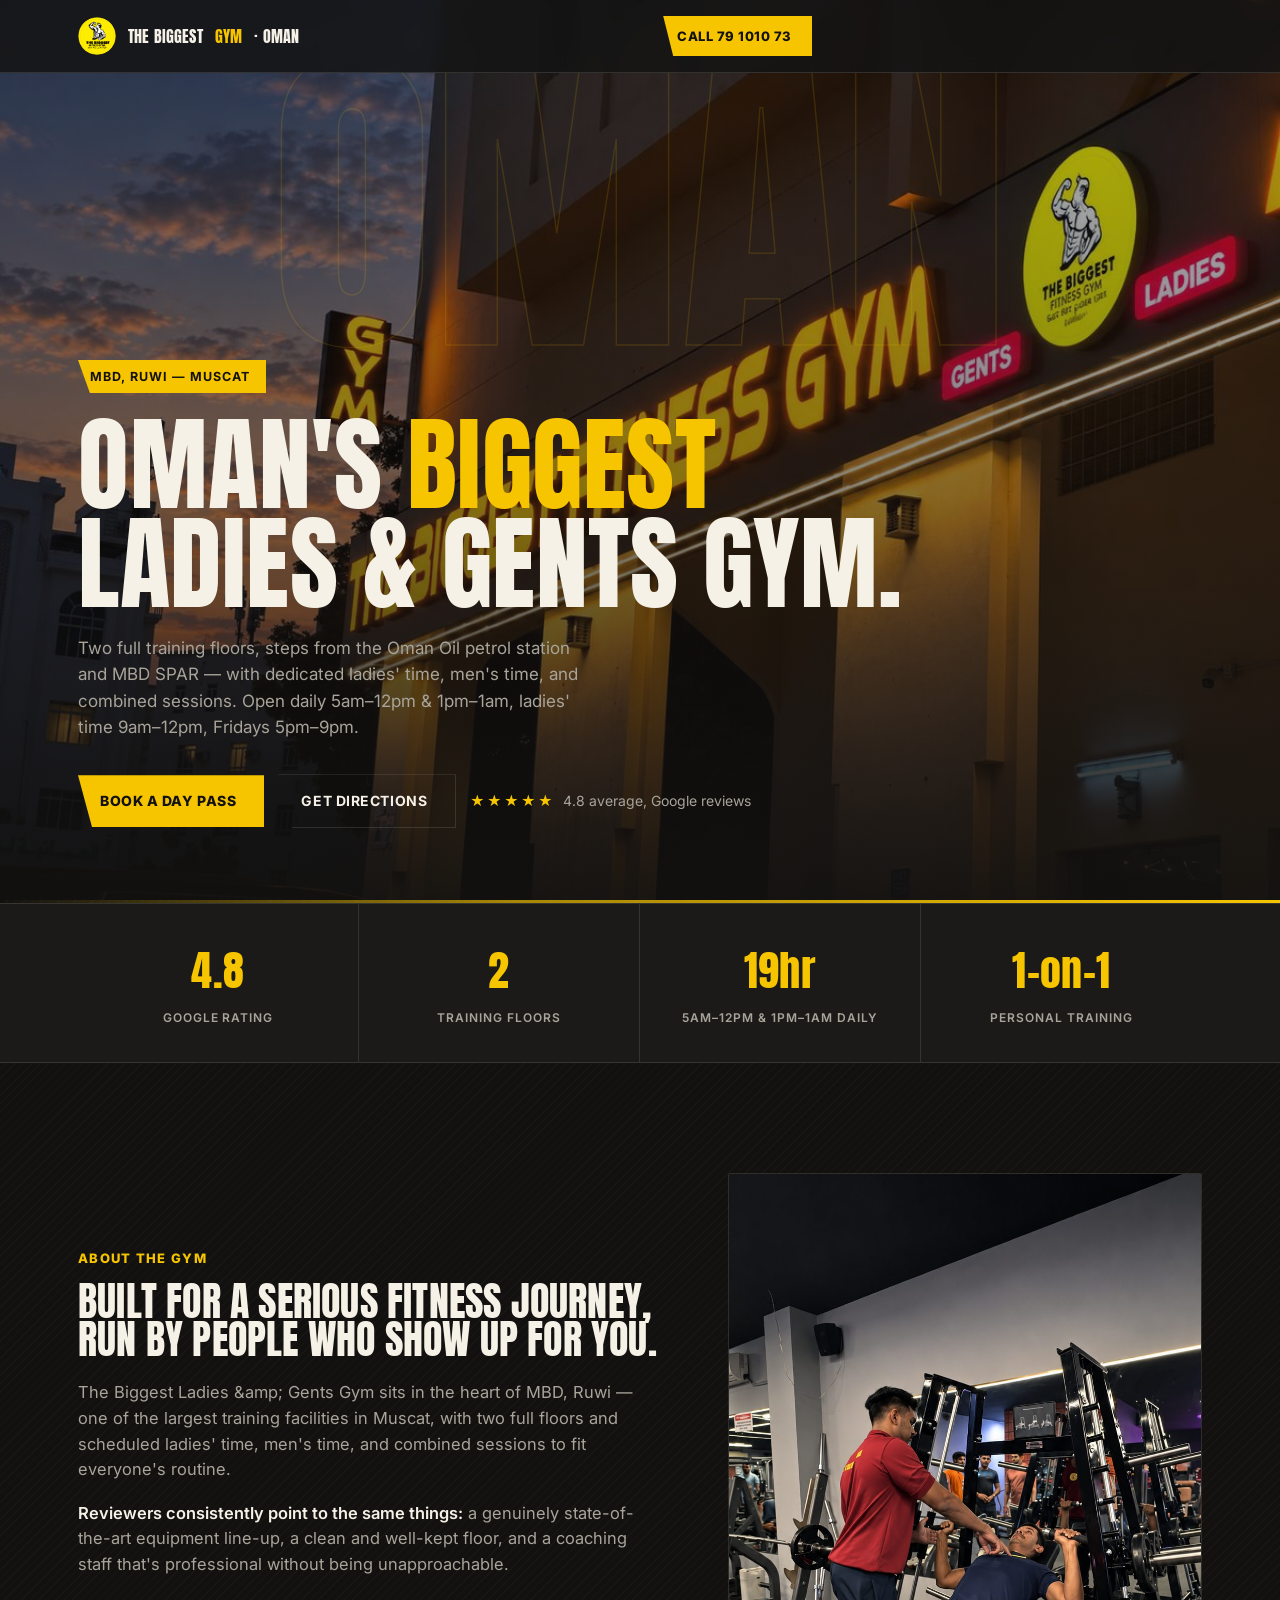
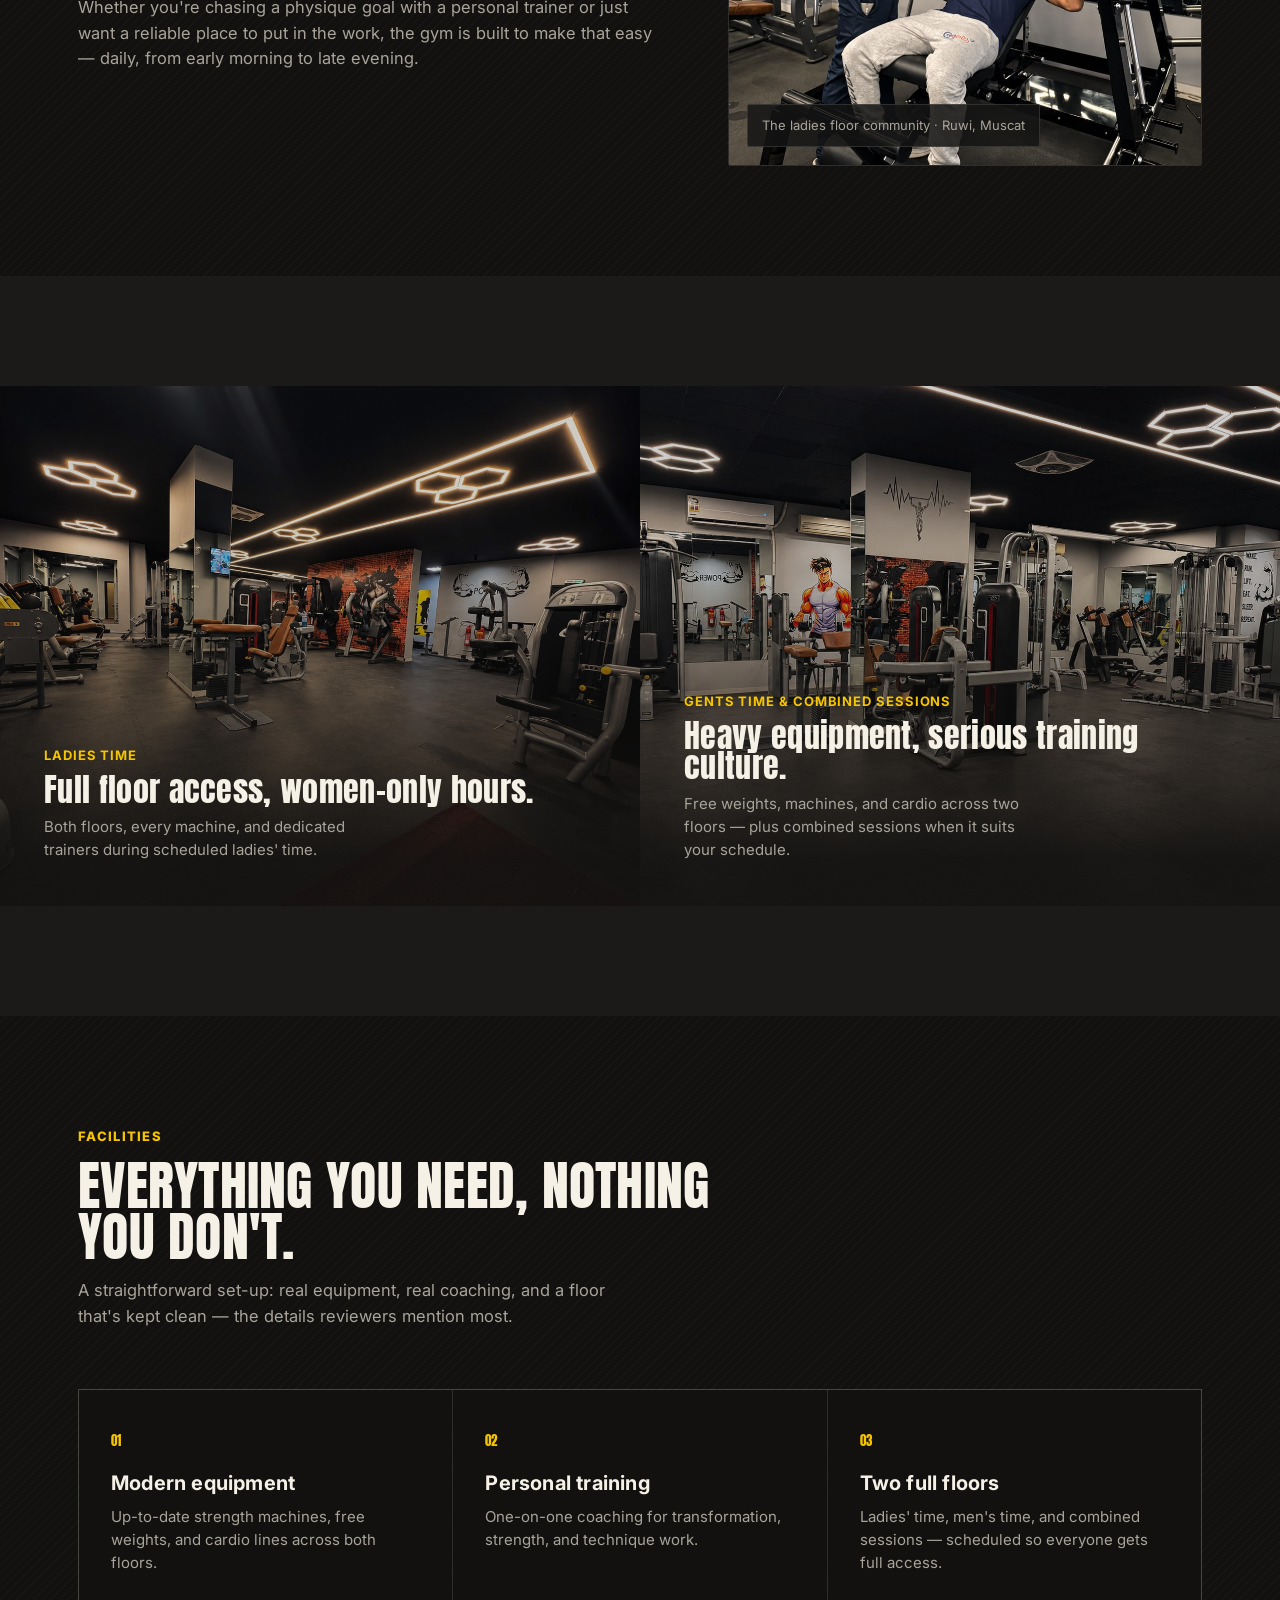
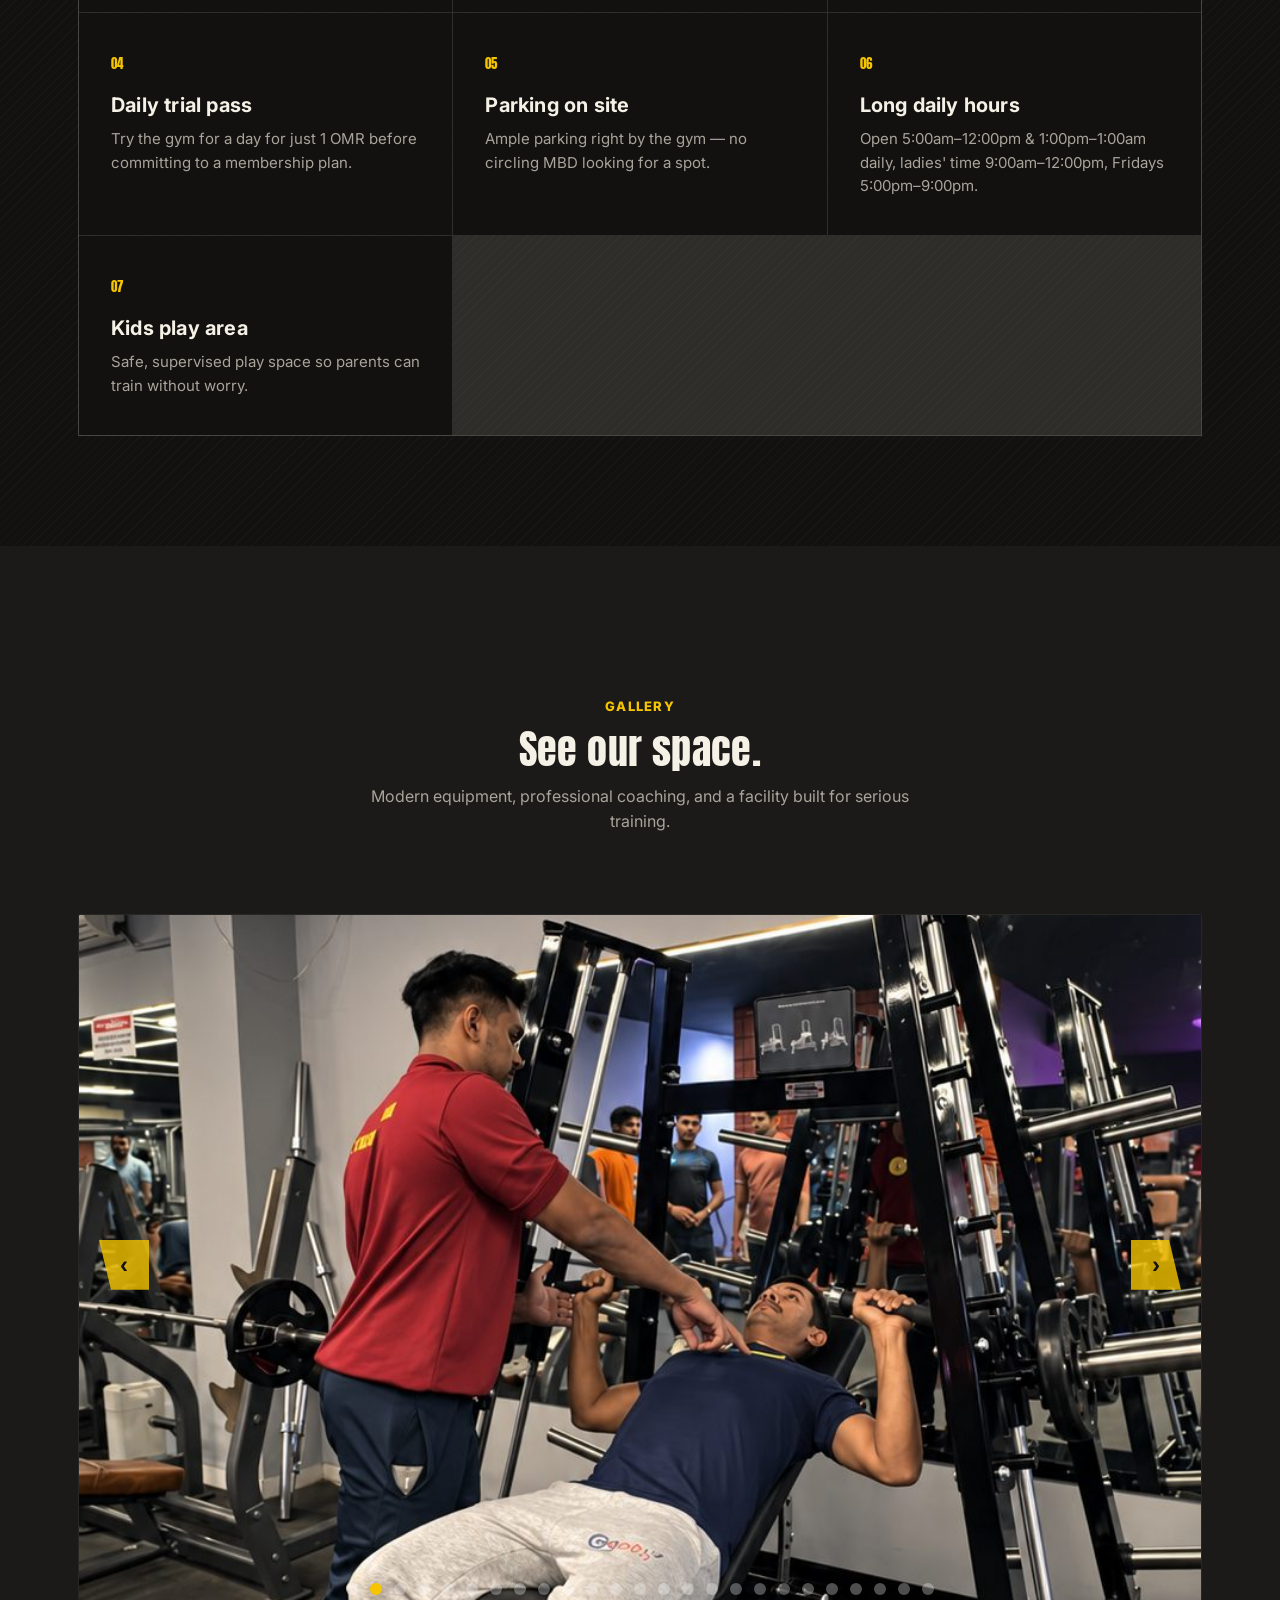
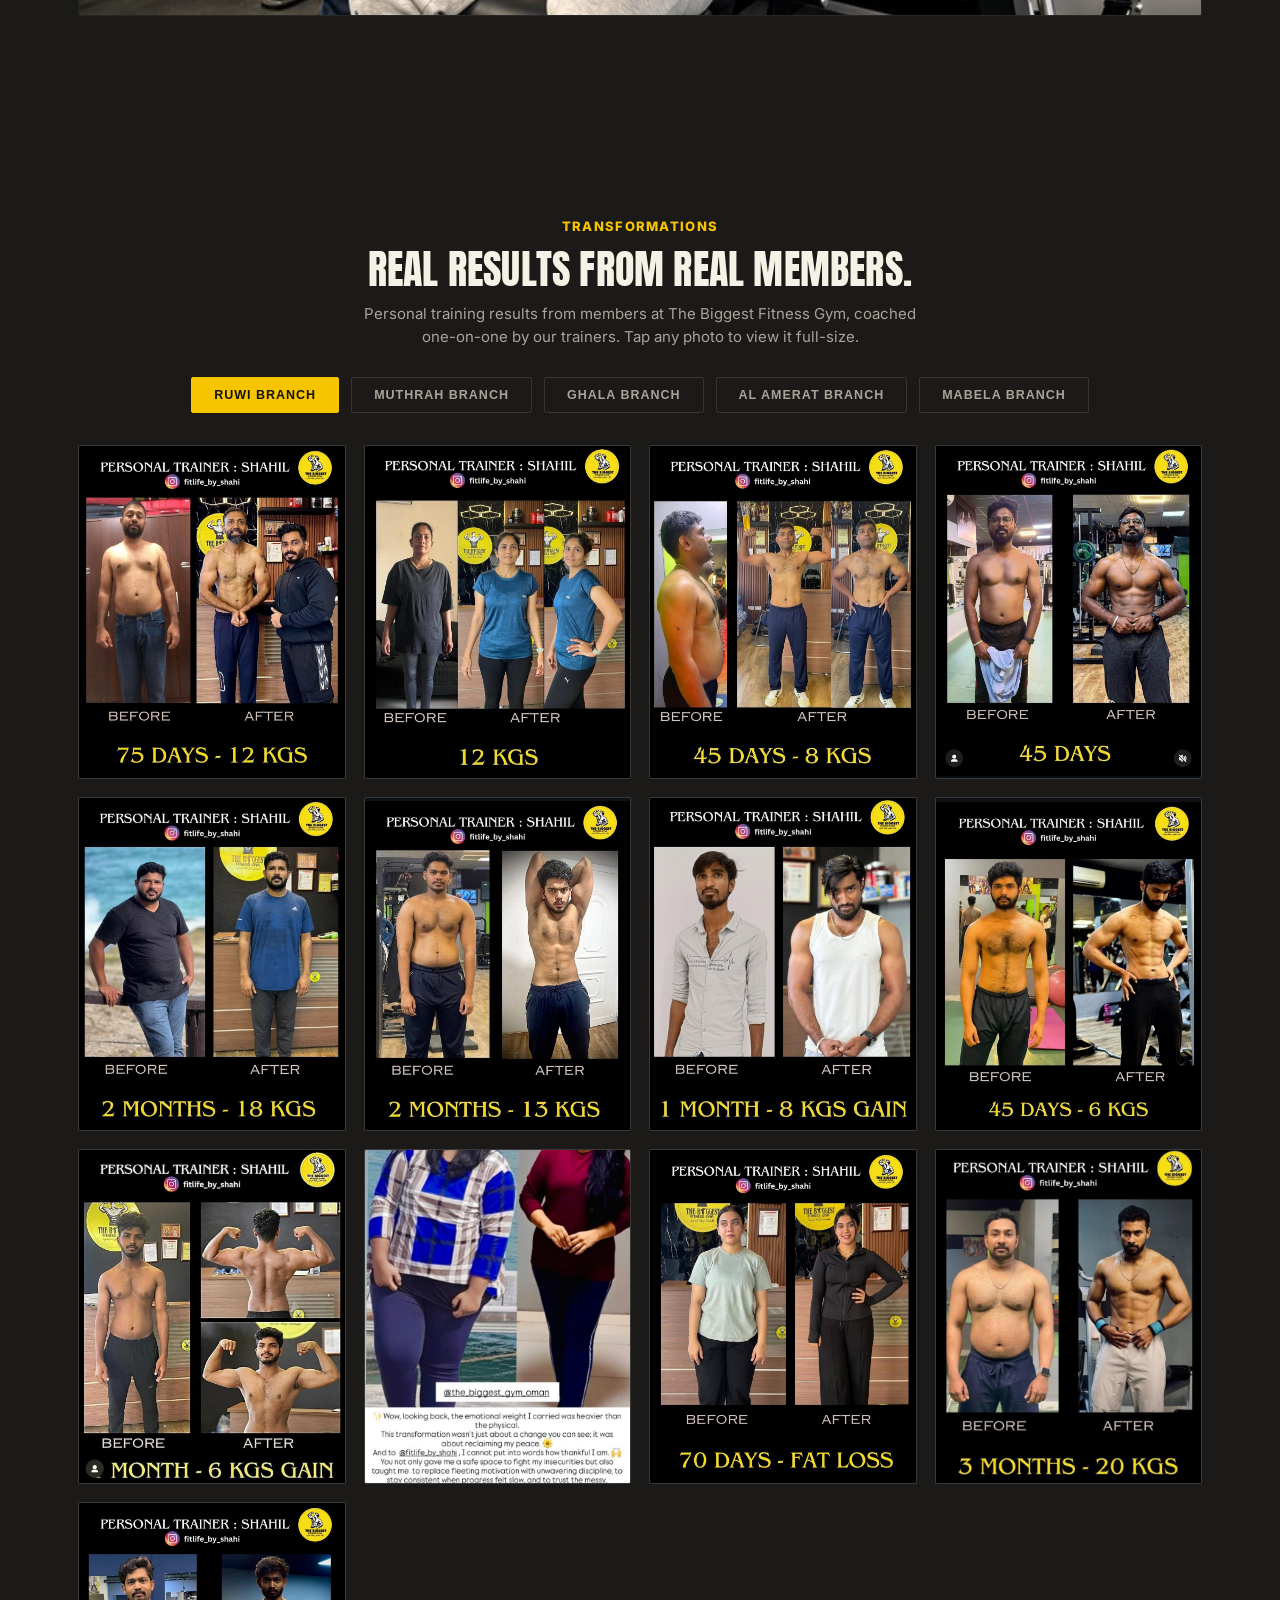
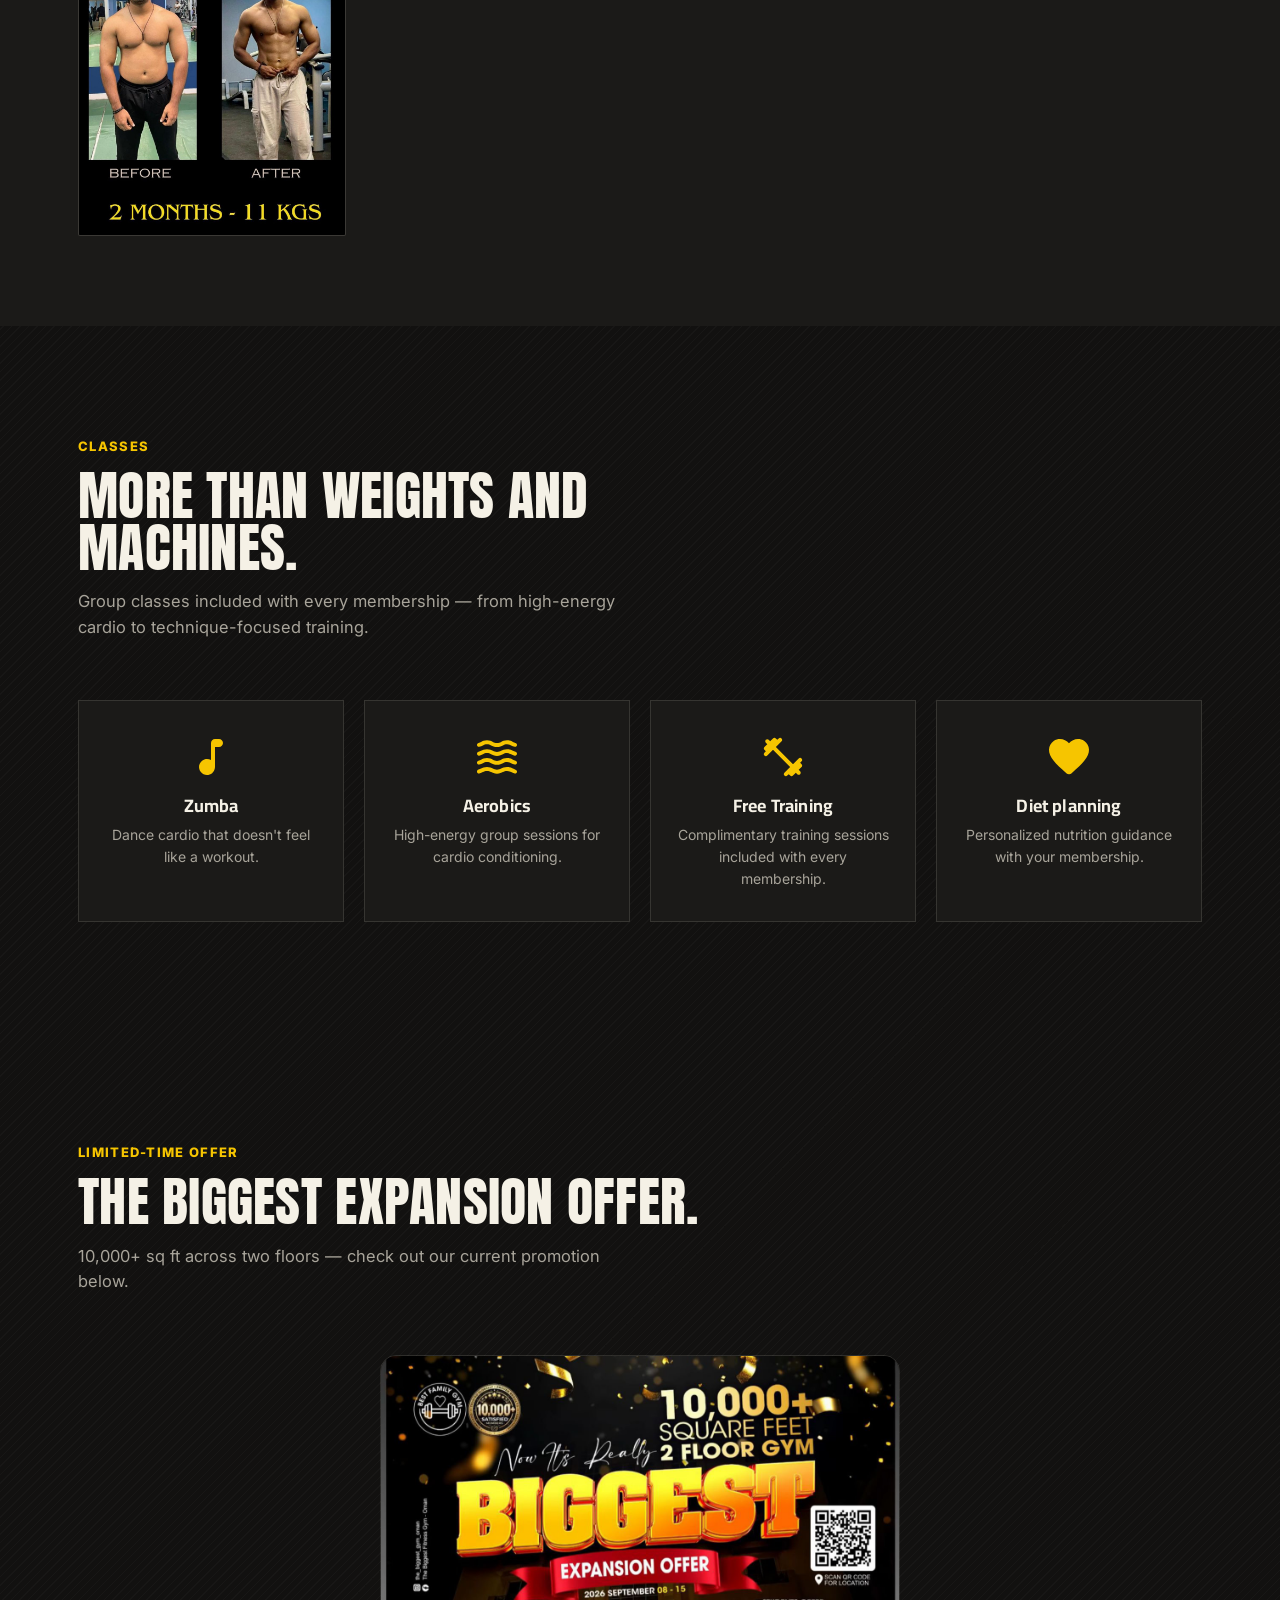
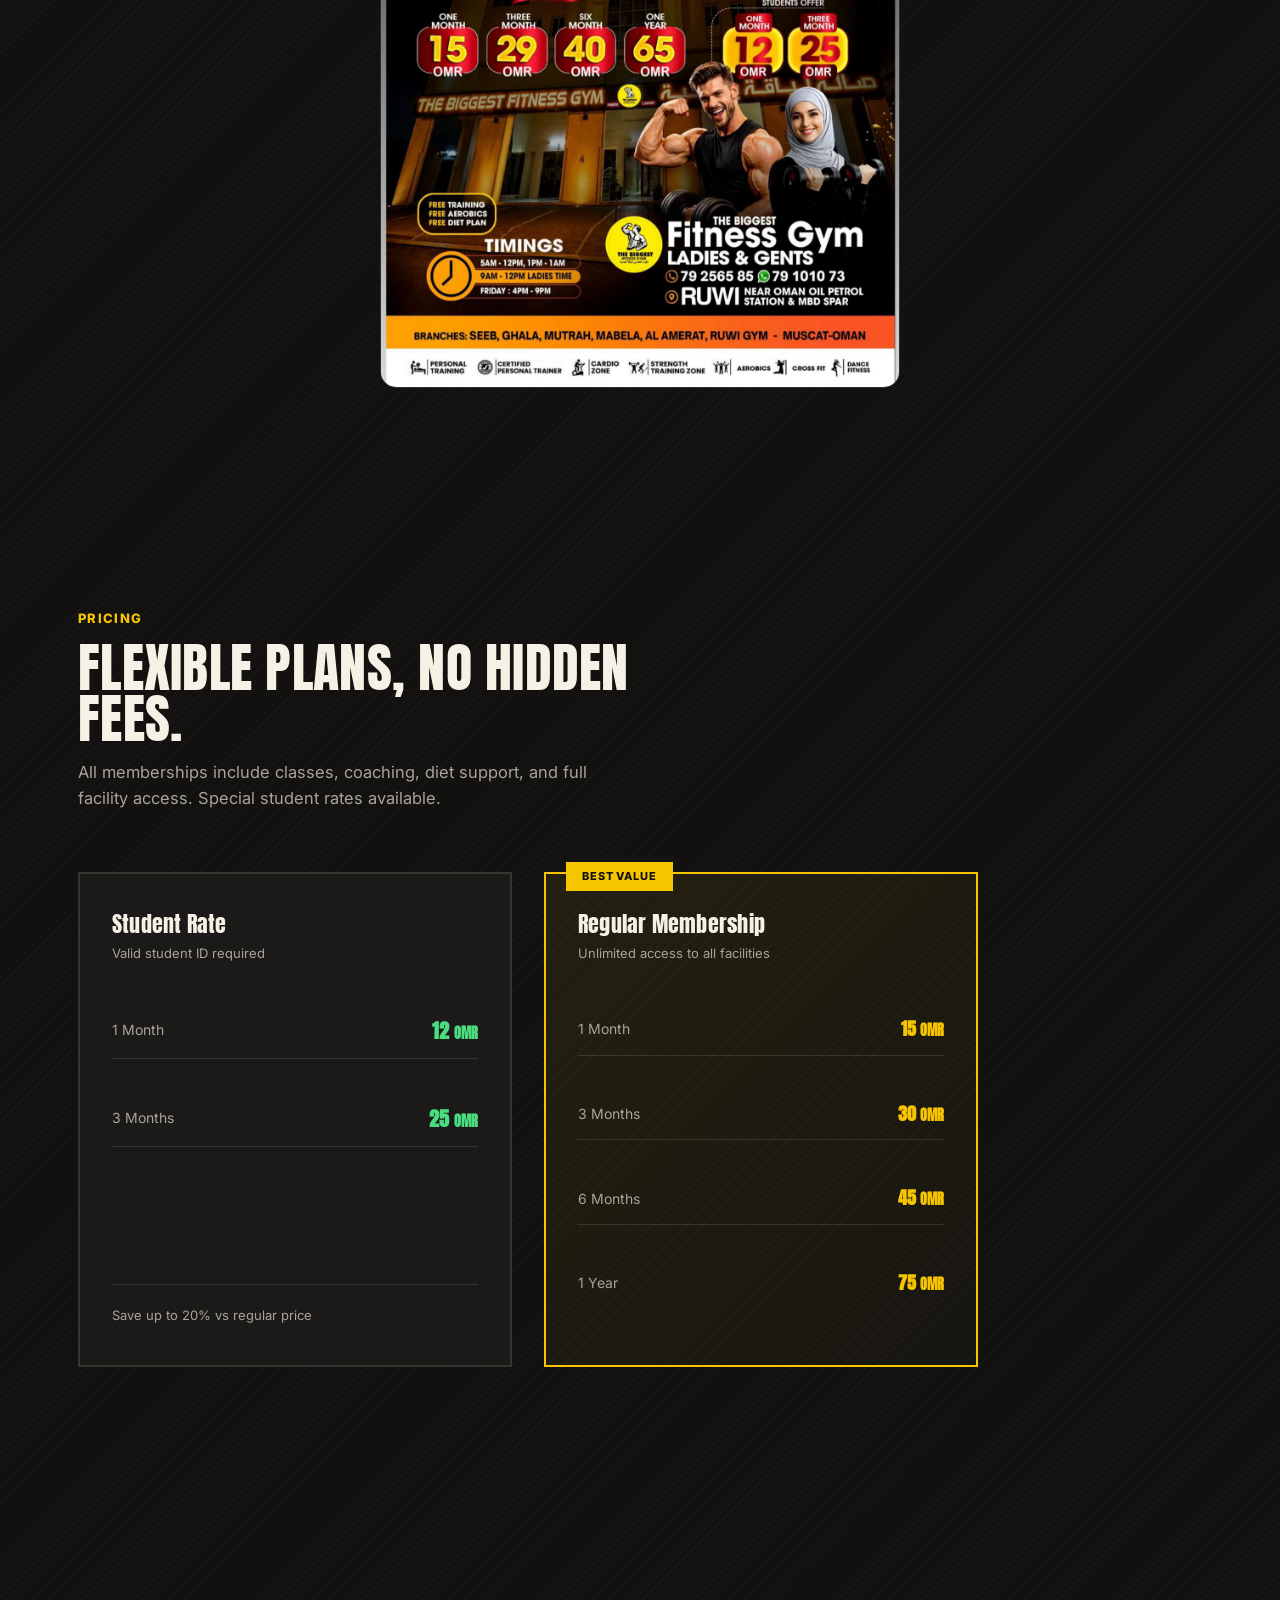
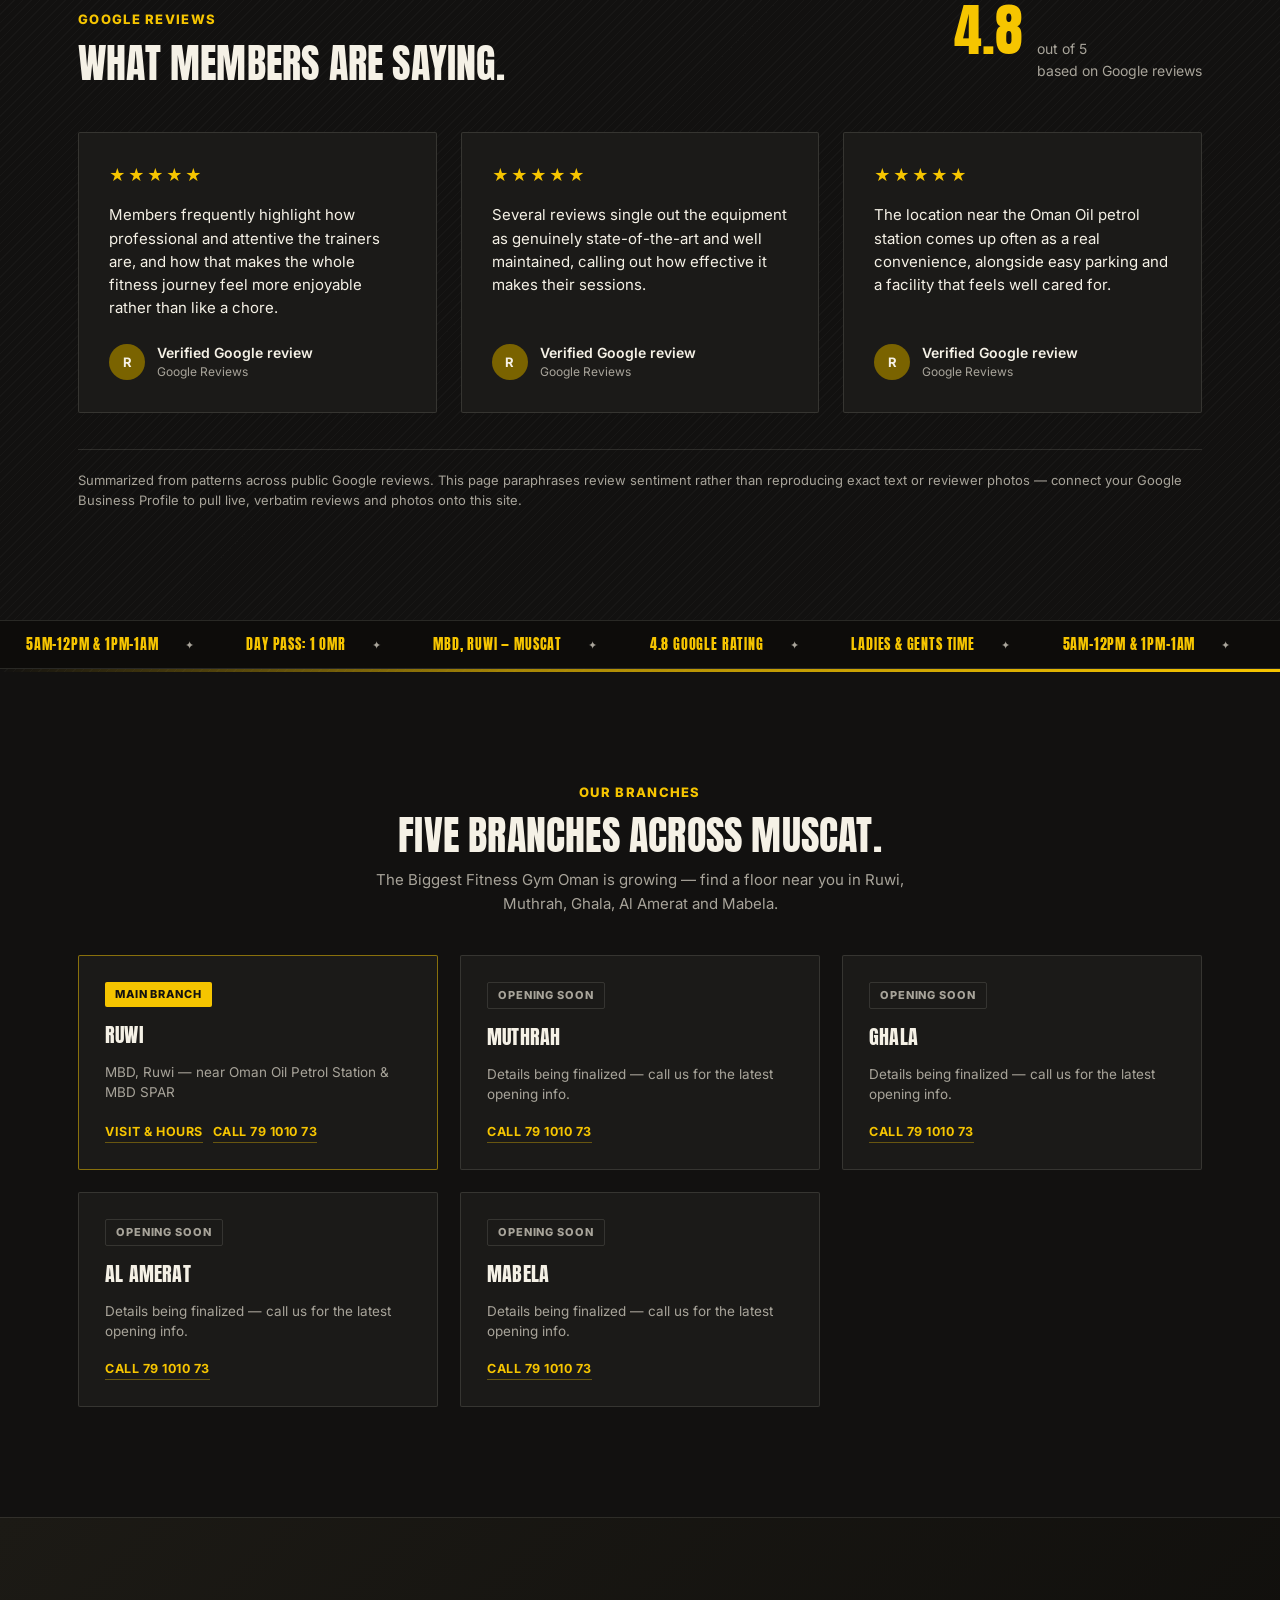
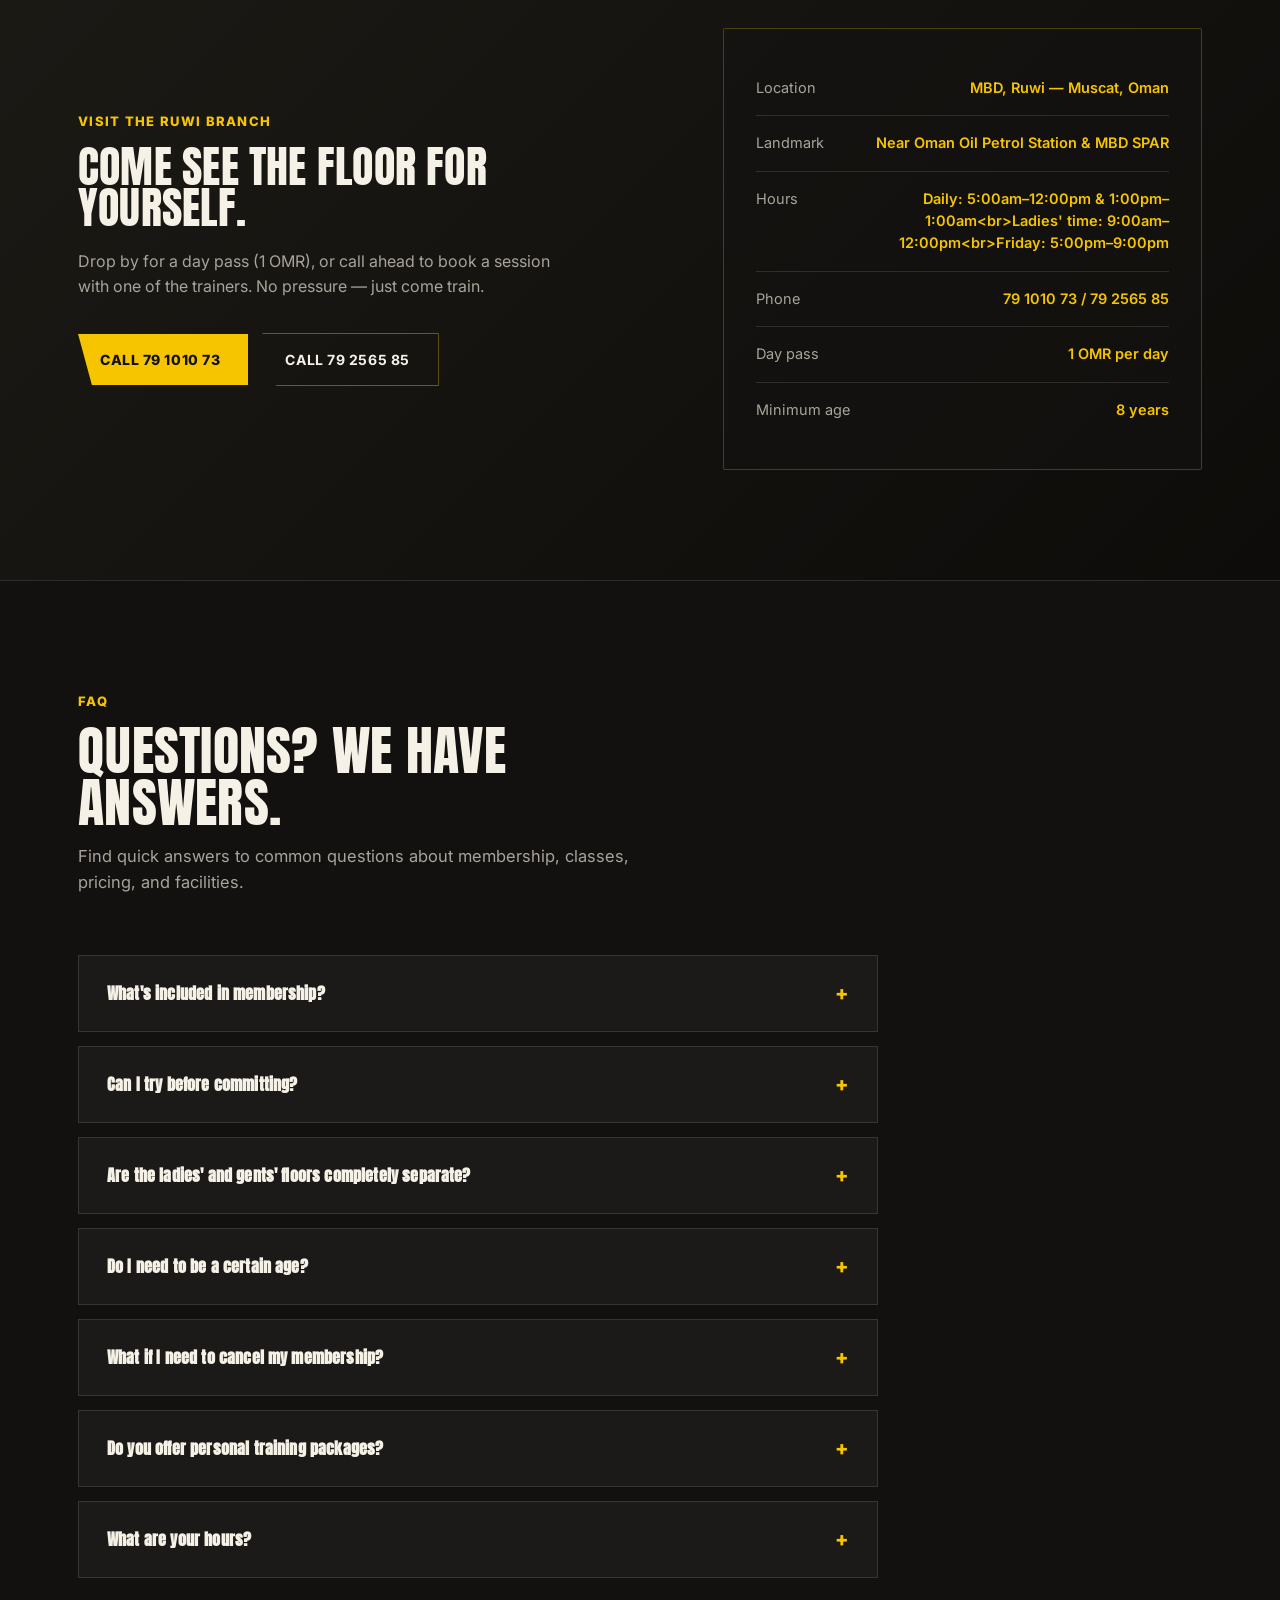
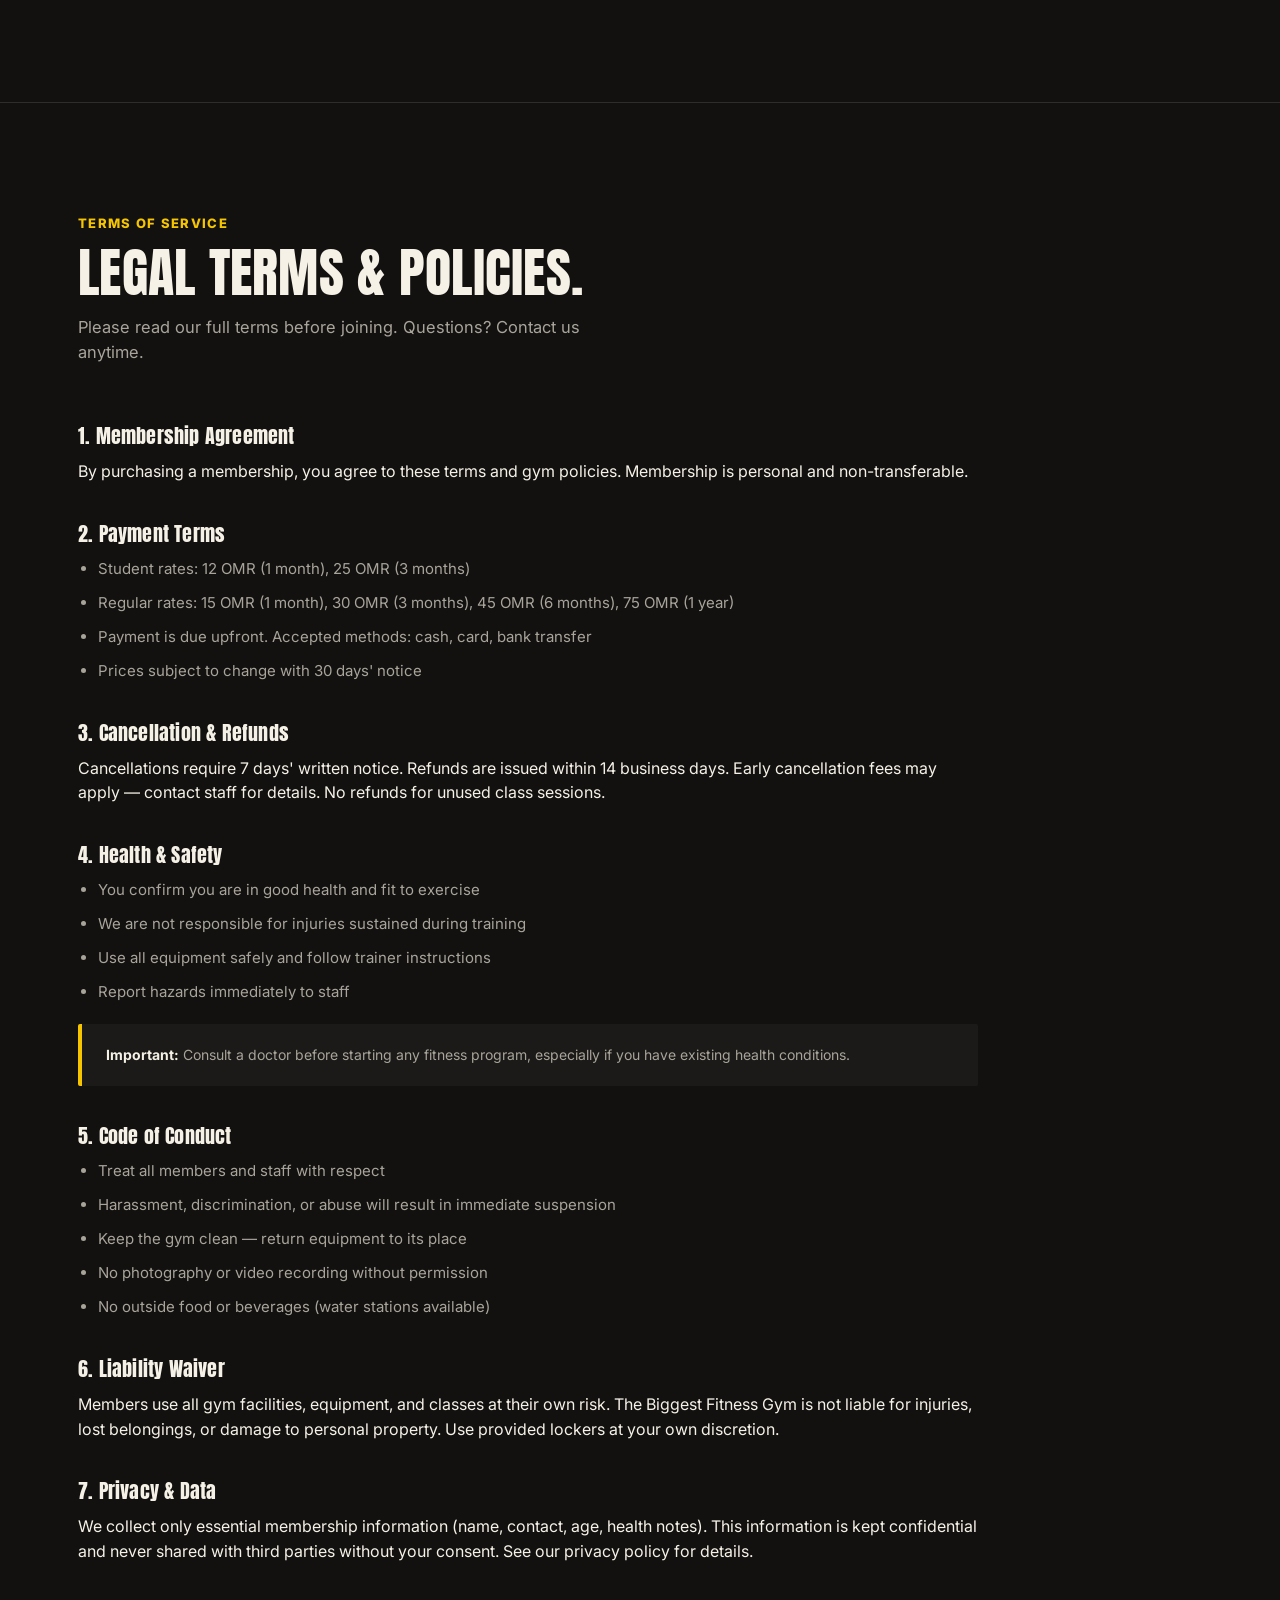
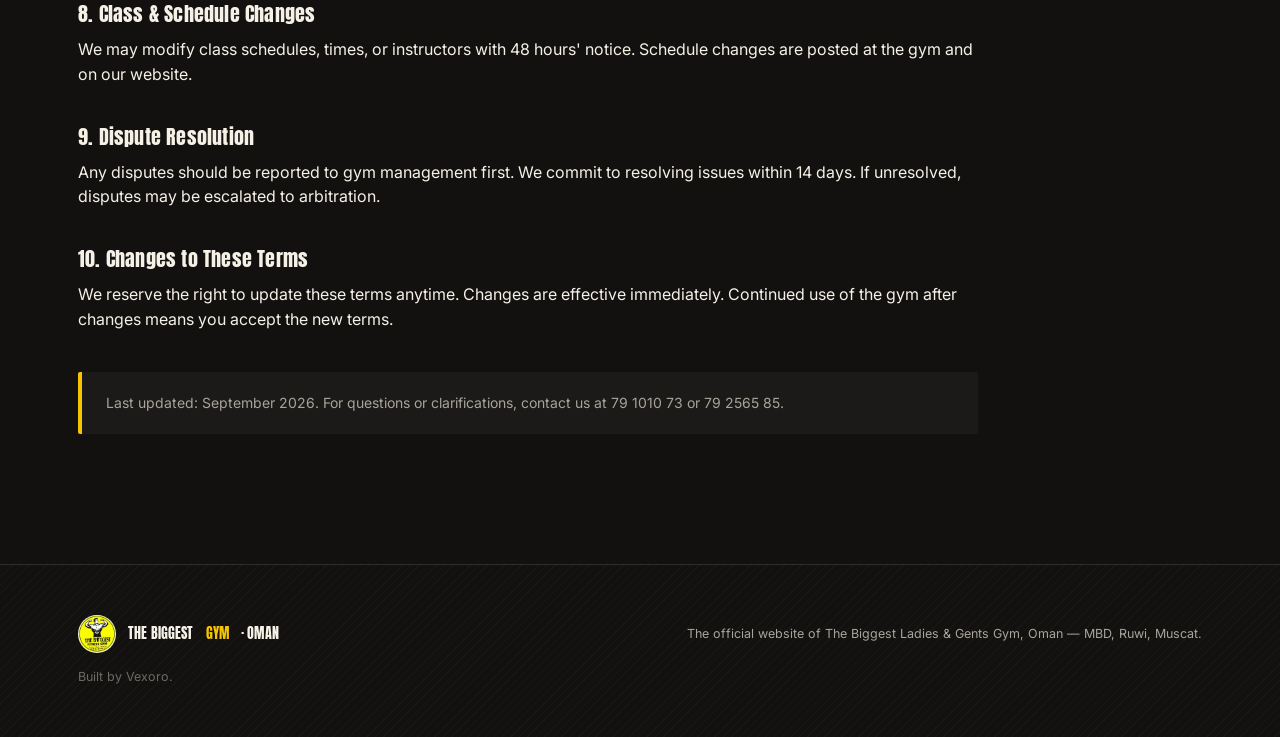
==== index.html @ 83824b12 "Revert "Remove cursor-spotlight glow and button shine-sweep" This reverts commit d85e3c9c169fcae0bc9" ====
<!DOCTYPE html>
<html lang="en">
<head>
<meta charset="UTF-8">
<meta name="viewport" content="width=device-width, initial-scale=1.0">
<title>The Biggest Fitness Gym Oman | Ladies &amp; Gents Gym</title>
  <link rel="icon" type="image/png" href="the-biggest-gym.png">
<style>
  @import url('https://fonts.googleapis.com/css2?family=Anton&family=Cairo:wght@400;600;700;800;900&family=Inter:wght@400;500;600;700;800&display=swap');

  :root{
    --ink:#f5f1e6;
    --ink-dim:#a8a49a;
    --bg:#121110;
    --bg-raised:#1b1a18;
    --bg-raised-2:#211f1c;
    --line: rgba(245,241,230,0.12);
    --yellow:#F6C500;
    --yellow-dim:#7a6300;
    --steel:#3a3d42;
    /* legacy aliases so unedited rules below still track the new palette */
    --blue:#F6C500;
    --blue-dim:#7a6300;
  }

  .stripe-bar{
    height:3px;
    background-image:linear-gradient(90deg,
      transparent 0%, rgba(246,197,0,.65) 20%, var(--yellow) 50%, rgba(246,197,0,.65) 80%, transparent 100%);
    background-size:200% 100%;
    animation:shimmer 5s ease-in-out infinite;
  }
  .cut-corner{
    clip-path:polygon(0 0, calc(100% - 14px) 0, 100% 100%, 0 100%);
  }

  /* MOTION KEYFRAMES */
  @keyframes heroIn{from{opacity:0; transform:translateY(20px);} to{opacity:1; transform:translateY(0);}}
  @keyframes ghostIn{from{opacity:0; transform:translateX(-50%) scale(1.06);} to{opacity:1; transform:translateX(-50%) scale(1);}}
  @keyframes marquee{from{transform:translateX(0);} to{transform:translateX(-50%);}}
  @keyframes shimmer{from{background-position:-200% 0;} to{background-position:200% 0;}}

  /* SCROLL REVEAL — disabled, content is fully visible on load */
  .reveal, .reveal-stagger > *{opacity:1; transform:none; filter:none;}

  /* PREMIUM CURSOR SPOTLIGHT (cards) */
  .fac-card, .class-card, .pricing-tier, .rev-card, .trans-card, .split-card{position:relative;}
  .fac-card::after, .class-card::after, .pricing-tier::after, .rev-card::after, .trans-card::after, .split-card::after{
    content:''; position:absolute; inset:0; pointer-events:none; opacity:0; transition:opacity .3s ease;
    background:radial-gradient(240px circle at var(--mx,50%) var(--my,50%), rgba(246,197,0,.14), transparent 70%);
  }
  .fac-card:hover::after, .class-card:hover::after, .pricing-tier:hover::after, .rev-card:hover::after, .trans-card:hover::after, .split-card:hover::after{opacity:1;}

  /* SCROLL PROGRESS */
  .scroll-progress{position:fixed; top:0; left:0; height:3px; width:0%; background:var(--yellow); z-index:60;}

  /* NAV SCROLLED STATE */
  nav{transition:background-color .3s ease, box-shadow .3s ease;}
  nav.scrolled{background:rgba(15,14,13,0.95); box-shadow:0 8px 24px rgba(0,0,0,.35);}
  nav.scrolled .wrap{height:60px;}
  nav .wrap{transition:height .3s ease;}

  /* BACK TO TOP */
  .to-top{
    position:fixed; inset-inline-end:22px; bottom:22px; z-index:55;
    width:46px; height:46px; background:var(--yellow); color:#141210;
    display:flex; align-items:center; justify-content:center; font-size:19px; font-weight:800;
    clip-path:polygon(0 0, 100% 0, 100% 100%, 10px 100%);
    opacity:0; pointer-events:none; transform:translateY(10px);
    transition:opacity .3s ease, transform .3s ease, background-color .2s ease;
  }
  .to-top.show{opacity:1; pointer-events:auto; transform:translateY(0);}
  .to-top:hover{background:#ffd633;}

  /* MARQUEE TICKER */
  .ticker{overflow:hidden; background:#0d0c0a; border-top:1px solid var(--line); border-bottom:1px solid var(--line); padding:13px 0;}
  .ticker-track{display:flex; width:max-content; animation:marquee 24s linear infinite;}
  .ticker-track span{
    font-family:'Anton'; font-size:13.5px; letter-spacing:.06em; color:var(--yellow); text-transform:uppercase;
    padding:0 26px; white-space:nowrap; display:flex; align-items:center; gap:26px;
  }
  .ticker-track span::after{content:'\2726'; color:var(--ink-dim); font-size:11px;}

  /* MOBILE MENU */
  .hamburger{display:none; flex-direction:column; gap:5px; width:26px; cursor:pointer; background:none; border:none; padding:4px;}
  .hamburger span{display:block; height:2px; background:var(--ink); transition:transform .3s ease, opacity .3s ease;}
  .hamburger.active span:nth-child(1){transform:translateY(7px) rotate(45deg);}
  .hamburger.active span:nth-child(2){opacity:0;}
  .hamburger.active span:nth-child(3){transform:translateY(-7px) rotate(-45deg);}
  .mobile-panel{
    position:fixed; top:72px; left:0; right:0; background:rgba(15,14,13,0.98); backdrop-filter:blur(10px);
    border-bottom:1px solid var(--line); z-index:49;
    max-height:0; overflow:hidden; transition:max-height .35s ease;
  }
  .mobile-panel.open{max-height:320px;}
  .mobile-panel .wrap{display:flex; flex-direction:column; gap:0; padding:6px 28px 22px;}
  .mobile-panel a{padding:14px 0; border-bottom:1px solid var(--line); font-size:15px; color:var(--ink);}

  /* LANGUAGE TOGGLE */
  .lang-toggle{
    background:transparent; border:1px solid rgba(246,197,0,.5); color:var(--yellow);
    font-size:12.5px; font-weight:700; padding:9px 16px; cursor:pointer;
    clip-path:polygon(0 0, 100% 0, 100% 100%, 8px 100%);
    transition:background-color .2s ease, color .2s ease, border-color .2s ease;
    font-family:'Inter', sans-serif; letter-spacing:0.02em;
  }
  .lang-toggle:hover{background:var(--yellow); color:#141210; border-color:var(--yellow);}
  .lang-toggle-mobile{width:100%; text-align:center; margin-top:14px; padding:13px 14px; clip-path:none; border-radius:2px;}

  /* ARABIC MODE */
  body.lang-ar{font-family:'Cairo', sans-serif;}
  body.lang-ar h1, body.lang-ar h2, body.lang-ar h3{
    font-family:'Cairo', sans-serif !important; font-weight:800 !important;
    text-transform:none !important; letter-spacing:0 !important;
  }
  body.lang-ar .kicker, body.lang-ar .hero-tag, body.lang-ar .btn-primary, body.lang-ar .btn-ghost,
  body.lang-ar .navcall, body.lang-ar .ticker-track span, body.lang-ar .split-inner .tagline,
  body.lang-ar .stat .lbl, body.lang-ar .lang-toggle{
    font-family:'Cairo', sans-serif; letter-spacing:0; text-transform:none;
  }
  body.lang-ar .split-inner h3{font-weight:800;}
  body.lang-ar .fac-card h3{font-family:'Cairo', sans-serif; font-weight:700;}
  html[dir="rtl"] .ticker-track{animation-direction:reverse;}

  *{box-sizing:border-box; margin:0; padding:0;}
  html{scroll-behavior:smooth;}
  body{
    background-color:var(--bg);
    background-image:
      repeating-linear-gradient(135deg, rgba(255,255,255,0.025) 0px, rgba(255,255,255,0.025) 1px, transparent 1px, transparent 6px);
    color:var(--ink);
    font-family:'Inter',sans-serif;
    line-height:1.55;
    -webkit-font-smoothing:antialiased;
  }
  h1,h2,h3,.display{
    font-family:'Anton', sans-serif;
    line-height:0.95;
    letter-spacing:0.01em;
    font-weight:400;
  }
  a{color:inherit; text-decoration:none;}
  img{display:block; width:100%; height:100%; object-fit:cover;}
  .wrap{max-width:1180px; margin:0 auto; padding:0 28px;}

  /* NAV */
  nav{
    position:fixed; top:0; left:0; right:0; z-index:50;
    background:rgba(20,20,20,0.86);
    backdrop-filter: blur(10px);
    border-bottom:1px solid var(--line);
  }
  nav .wrap{display:flex; align-items:center; justify-content:space-between; height:72px;}
  .brand{font-family:'Anton'; font-size:16px; letter-spacing:0.01em; display:flex; align-items:center; gap:12px;}
  .brand span{color:var(--yellow);}
  .brand img{width:38px; height:38px; border-radius:50%; object-fit:cover;}
  .navlinks{display:flex; gap:32px; font-size:14px; color:var(--ink-dim);}
  .navlinks a{position:relative; transition:color .2s ease; padding-bottom:4px;}
  .navlinks a::after{
    content:''; position:absolute; inset-inline-start:0; bottom:0; height:2px; width:0; background:var(--yellow);
    transition:width .25s ease;
  }
  .navlinks a:hover{color:var(--ink);}
  .navlinks a:hover::after{width:100%;}
  .navcall{
    background:var(--yellow); color:#141210; padding:10px 20px 10px 14px;
    font-size:13px; font-weight:800; text-transform:uppercase; letter-spacing:0.04em;
    clip-path:polygon(0 0, 100% 0, 100% 100%, 10px 100%);
    transition:background-color .2s ease, transform .2s ease;
  }
  .navcall:hover{background:#ffd633; transform:translateY(-2px);}
  .navmob{display:none;}

  /* HERO */
  header.hero{
    position:relative;
    min-height:100vh;
    display:flex; align-items:flex-end;
    padding-top:72px;
    overflow:hidden;
  }
  .hero-ghost{
    position:absolute; top:8%; left:50%; transform:translateX(-50%);
    font-family:'Anton'; font-size:clamp(120px,26vw,340px); line-height:0.8;
    color:transparent; -webkit-text-stroke:1.5px rgba(246,197,0,0.13);
    white-space:nowrap; z-index:1; pointer-events:none; user-select:none;
    animation:ghostIn 1.3s ease both;
  }
  .hero-bg{
    position:absolute; inset:0;
    background:
      linear-gradient(180deg, rgba(18,17,16,0.3) 0%, rgba(18,17,16,0.5) 55%, rgba(18,17,16,0.95) 100%),
      url('[data-uri]') center 18% / cover no-repeat;
  }
  .hero-content{position:relative; z-index:2; width:100%; padding-bottom:72px;}
  .hero-tag{
    display:inline-flex; align-items:center; gap:8px; font-size:12.5px; color:#141210; font-weight:700;
    padding:7px 16px 7px 12px; margin-bottom:22px;
    background:var(--yellow); text-transform:uppercase; letter-spacing:0.08em;
    clip-path:polygon(0 0, 100% 0, 100% 100%, 12px 100%);
    animation:heroIn .7s ease both .05s;
  }
  .hero h1{
    font-family:'Anton'; text-transform:uppercase;
    font-size:clamp(46px, 8.4vw, 104px);
    max-width:960px;
    color:var(--ink);
    letter-spacing:0.005em;
    animation:heroIn .8s ease both .2s;
  }
  .hero h1 em{font-style:normal; color:var(--blue);}
  .hero-sub{
    max-width:520px; color:var(--ink-dim); font-size:17px; margin-top:22px;
    animation:heroIn .8s ease both .35s;
  }
  .hero-row{
    display:flex; gap:14px; margin-top:34px; flex-wrap:wrap; align-items:center;
    animation:heroIn .8s ease both .5s;
  }
  .btn-primary, .navcall{position:relative; overflow:hidden;}
  .btn-primary::after, .navcall::after{
    content:''; position:absolute; top:0; left:-60%; width:40%; height:100%;
    background:linear-gradient(115deg, transparent, rgba(255,255,255,.55), transparent);
    transform:skewX(-20deg); transition:left .55s ease;
  }
  .btn-primary:hover::after, .navcall:hover::after{left:130%;}
  .btn-primary{
    background:var(--yellow); color:#141210; padding:15px 28px 15px 22px; font-weight:800; font-size:14px; text-transform:uppercase; letter-spacing:0.04em;
    clip-path:polygon(0 0, 100% 0, 100% 100%, 14px 100%);
    transition:background-color .2s ease, transform .2s ease, box-shadow .2s ease;
  }
  .btn-primary:hover{background:#ffd633; transform:translateY(-3px); box-shadow:0 12px 26px rgba(246,197,0,.28);}
  .btn-primary:active{transform:translateY(-1px);}
  .btn-ghost{
    border:1px solid var(--line); padding:15px 28px 15px 22px; font-weight:700; font-size:14px; color:var(--ink); text-transform:uppercase; letter-spacing:0.04em;
    clip-path:polygon(0 0, 100% 0, 100% 100%, 14px 100%);
    transition:border-color .2s ease, transform .2s ease, background-color .2s ease;
  }
  .btn-ghost:hover{border-color:var(--ink-dim); transform:translateY(-3px); background:rgba(255,255,255,.04);}
  .rating-pill{
    display:flex; align-items:center; gap:8px; font-size:14px; color:var(--ink-dim);
  }
  .stars{color:var(--blue); letter-spacing:2px;}

  /* STAT STRIP */
  .stats{
    border-top:1px solid var(--line); border-bottom:1px solid var(--line);
    background:var(--bg-raised);
  }
  .stats .wrap{
    display:grid; grid-template-columns:repeat(4,1fr);
  }
  .stat{
    padding:34px 10px; text-align:center; border-right:1px solid var(--line);
    transition:background-color .3s ease;
  }
  .stat:hover{background:rgba(246,197,0,.05);}
  .stat:last-child{border-right:none;}
  .stat .num{font-family:'Anton'; font-size:42px; color:var(--yellow); letter-spacing:0.01em; display:inline-block; transition:transform .3s ease;}
  .stat:hover .num{transform:scale(1.08);}
  .stat .lbl{font-size:12px; color:var(--ink-dim); margin-top:6px; text-transform:uppercase; letter-spacing:0.08em; font-weight:600;}

  /* SECTION GENERIC */
  section{padding:110px 0;}
  .kicker{color:var(--yellow); font-size:13px; font-weight:800; margin-bottom:14px; text-transform:uppercase; letter-spacing:0.1em;}
  .sec-head{max-width:640px; margin-bottom:60px;}
  .sec-head h2{font-family:'Anton'; text-transform:uppercase; letter-spacing:0.005em; font-size:clamp(32px,4.6vw,54px);}
  .sec-head p{color:var(--ink-dim); margin-top:16px; font-size:16.5px; max-width:560px;}

  /* ABOUT */
  .about-grid{
    display:grid; grid-template-columns:1.1fr 0.9fr; gap:70px; align-items:center;
  }
  .about-copy p{color:var(--ink-dim); font-size:16.5px; margin-bottom:18px;}
  .about-copy p strong{color:var(--ink); font-weight:600;}
  .about-media{
    position:relative; aspect-ratio:4/5; border-radius:2px; overflow:hidden;
    border:1px solid var(--line);
  }
  .about-media img{transition:transform .8s ease;}
  .about-media:hover img{transform:scale(1.04);}
  .about-media .tag{
    position:absolute; bottom:18px; inset-inline-start:18px; background:rgba(20,20,20,0.85);
    padding:10px 14px; font-size:13px; color:var(--ink-dim); border:1px solid var(--line); border-radius:2px;
  }

  /* SPLIT LADIES/GENTS */
  .split{background:var(--bg-raised);}
  .split-grid{display:grid; grid-template-columns:1fr 1fr;}
  .split-card{
    position:relative; min-height:520px; display:flex; align-items:flex-end; padding:44px;
    overflow:hidden;
  }
  .split-card::before{
    content:''; position:absolute; inset:0; background-size:cover; background-position:center;
    transform:scale(1.02); transition:transform .8s ease, filter .4s ease;
  }
  .split-card:hover::before{transform:scale(1.05);}
  .split-card{transition:box-shadow .4s ease;}
  .split-card:hover{box-shadow:inset 0 0 0 2px rgba(246,197,0,.5);}
  .split-card.ladies::before{
    background-image:linear-gradient(0deg, rgba(18,17,16,0.94) 10%, rgba(18,17,16,0.2) 68%), url('[data-uri]');
    background-position:center 15%;
  }
  .split-card.gents::before{
    background-image:linear-gradient(0deg, rgba(18,17,16,0.94) 10%, rgba(18,17,16,0.2) 68%), url('[data-uri]');
    background-position:center 20%;
  }
  .split-inner{position:relative; z-index:2;}
  .split-inner .tagline{color:var(--blue); font-size:13px; font-weight:700; margin-bottom:10px; text-transform:uppercase; letter-spacing:0.07em;}
  .split-inner h3{font-size:32px; margin-bottom:10px;}
  .split-inner p{color:var(--ink-dim); font-size:15px; max-width:340px;}



  /* GALLERY / TOUR SECTION */
  .gallery{background:var(--bg-raised);}
  .gallery-carousel{
    position:relative; width:100%; aspect-ratio:16/10; overflow:hidden; border:1px solid var(--line);
    border-radius:2px; background:#0a0a0a;
  }
  .carousel-slide{
    position:absolute; inset:0; width:100%; height:100%;
    background-size:cover; background-position:center;
    opacity:0; transition:opacity .8s cubic-bezier(.2,.7,.2,1);
    z-index:1;
  }
  .carousel-slide.active{opacity:1; z-index:2;}
  
  /* Carousel controls */
  .carousel-controls{
    position:absolute; bottom:20px; left:50%; transform:translateX(-50%); z-index:3;
    display:flex; gap:12px;
  }
  .carousel-dot{
    width:12px; height:12px; border-radius:50%; background:rgba(255,255,255,.3);
    border:2px solid transparent; cursor:pointer;
    transition:background .3s ease, border-color .3s ease, transform .3s ease;
  }
  .carousel-dot:hover{background:rgba(255,255,255,.6); transform:scale(1.2);}
  .carousel-dot.active{background:var(--yellow); border-color:var(--yellow);}

  .carousel-nav{
    position:absolute; top:50%; transform:translateY(-50%); z-index:3;
    width:50px; height:50px; background:rgba(246,197,0,.8); border:none; cursor:pointer;
    font-size:24px; color:#141210; font-weight:800;
    transition:background .3s ease, transform .2s ease;
    clip-path:polygon(0 0, 100% 0, 100% 100%, 12px 100%);
  }
  .carousel-nav:hover{background:var(--yellow); transform:scale(1.1);}
  .carousel-nav.prev{left:20px;}
  .carousel-nav.next{right:20px; clip-path:polygon(0 0, calc(100% - 12px) 0, 100% 100%, 0 100%);}

  .gallery-info{
    padding:40px 0; text-align:center;
  }
  .gallery-info .kicker{margin-bottom:14px;}
  .gallery-info h2{font-size:clamp(28px,3.6vw,40px); margin-bottom:16px;}
  .gallery-info p{color:var(--ink-dim); max-width:600px; margin:0 auto;}

  @media(max-width:860px){
    .carousel-nav{width:40px; height:40px; font-size:18px;}
  }


  /* CLASSES SECTION */
  .classes-grid{
    display:grid; grid-template-columns:repeat(4,1fr); gap:20px;
  }
  .class-card{
    background:var(--bg-raised); border:1px solid var(--line); padding:32px 24px; text-align:center;
    transition:all .4s cubic-bezier(.2,.7,.2,1);
    cursor:pointer; position:relative; overflow:hidden;
  }
  .class-card::before{
    content:''; position:absolute; inset:0; background:linear-gradient(135deg, rgba(246,197,0,.12), rgba(246,197,0,.04));
    opacity:0; transition:opacity .4s ease;
  }
  .class-card:hover{transform:translateY(-8px); box-shadow:0 20px 40px rgba(246,197,0,.2); border-color:rgba(246,197,0,.4);}
  .class-card:hover::before{opacity:1;}
  .class-card .icon{
    width:48px; height:48px; margin:0 auto 16px; display:flex; align-items:center; justify-content:center;
    transition:transform .35s ease;
  }
  .class-card .icon svg{width:100%; height:100%; fill:var(--yellow);}
  .class-card:hover .icon{transform:scale(1.15) rotate(5deg);}
  .class-card h3{font-size:18px; margin-bottom:10px; font-family:'Cairo', sans-serif; font-weight:700;}
  .class-card p{font-size:14px; color:var(--ink-dim);}

  /* PRICING SECTION */
  .pricing-grid{
    display:grid; grid-template-columns:repeat(2,1fr); gap:32px; max-width:900px;
  }
  .pricing-tier{
    background:var(--bg-raised); border:2px solid var(--line); padding:40px 32px; position:relative;
    transition:all .4s ease;
    display:flex; flex-direction:column;
  }
  .pricing-note{margin-top:auto;}
  .pricing-tier.featured{border-color:var(--yellow); background:linear-gradient(135deg, rgba(246,197,0,.08), rgba(246,197,0,.02));}
  .pricing-tier.featured::before{
    content:'BEST VALUE'; position:absolute; top:-12px; left:20px;
    background:var(--yellow); color:#141210; padding:6px 16px; font-size:11px; font-weight:800;
    letter-spacing:.08em;
  }
  .pricing-tier:hover{transform:translateY(-6px); box-shadow:0 16px 32px rgba(0,0,0,.25);}
  .pricing-tier h3{font-size:22px; margin-bottom:8px; color:var(--ink);}
  .pricing-tier .subtitle{font-size:13px; color:var(--ink-dim); margin-bottom:24px;}
  .price-row{margin:16px 0; padding:12px 0; border-bottom:1px solid var(--line); display:flex; justify-content:space-between; align-items:center;}
  .price-row:last-child{border-bottom:none;}
  .price-row .label{font-size:14px; color:var(--ink-dim);}
  .price-row .amount{font-family:'Anton'; font-size:18px; color:var(--yellow); font-weight:800;}
  .price-row.discount .amount{color:#4ade80; font-size:20px;}
  .price-row .old-price{text-decoration:line-through; color:var(--ink-dim); font-size:13px; margin-right:8px;}

  @media(max-width:860px){
    .classes-grid{grid-template-columns:repeat(2,1fr);}
    .pricing-grid{grid-template-columns:1fr;}
  }

  /* PRICING ANIMATION */
  @keyframes priceFloat{
    0%, 100%{transform:translateY(0);}
    50%{transform:translateY(-4px);}
  }
  .pricing-tier.featured{animation:priceFloat 3s ease-in-out infinite;}

  /* PULSING LABEL */
  @keyframes labelPulse{
    0%, 100%{box-shadow:0 0 0 0 rgba(246,197,0,.7);}
    50%{box-shadow:0 0 0 8px rgba(246,197,0,0);}
  }
  .pricing-tier.featured::before{animation:labelPulse 2s infinite;}

  
  /* FACILITIES */
  .fac-grid{
    display:grid; grid-template-columns:repeat(3,1fr); gap:1px; background:var(--line);
    border:1px solid var(--line);
  }
  .fac-card{background:var(--bg); padding:38px 32px; transition:background-color .3s ease, transform .3s ease;}
  .fac-card:hover{background:var(--bg-raised-2); transform:translateY(-3px);}
  .fac-card .num{font-family:'Anton'; font-size:13px; color:var(--blue); margin-bottom:22px; display:inline-block; transition:color .3s ease, transform .3s ease;}
  .fac-card:hover .num{color:#ffd633; transform:scale(1.08);}
  .fac-card h3{font-size:20px; margin-bottom:12px; font-family:'Inter'; font-weight:700;}
  .fac-card p{color:var(--ink-dim); font-size:15px;}

  /* REVIEWS */
  .reviews-head{display:flex; justify-content:space-between; align-items:flex-end; margin-bottom:50px; flex-wrap:wrap; gap:20px;}
  .review-score{display:flex; align-items:baseline; gap:14px;}
  .review-score .big{font-family:'Anton'; font-size:56px; color:var(--blue);}
  .review-score .meta{color:var(--ink-dim); font-size:14px;}
  .transformations{background:var(--bg-raised); padding:90px 0;}
  .trans-info{text-align:center; max-width:640px; margin:0 auto;}
  .trans-info h2{font-family:'Anton'; text-transform:uppercase; font-size:clamp(28px,3.6vw,40px); letter-spacing:0.005em; margin-bottom:14px;}
  .trans-info p{color:var(--ink-dim); font-size:15px;}
  .trans-tabs{display:flex; justify-content:center; gap:12px; margin-bottom:32px; flex-wrap:wrap;}
  .trans-tab{
    background:transparent; border:1px solid var(--line); color:var(--ink-dim);
    padding:10px 22px; font-size:12.5px; font-weight:800; text-transform:uppercase; letter-spacing:0.08em;
    border-radius:2px; cursor:pointer; transition:border-color .25s ease, color .25s ease, background .25s ease;
  }
  .trans-tab.active{border-color:var(--yellow); color:#141210; background:var(--yellow);}
  .trans-grid{display:grid; grid-template-columns:repeat(4,1fr); gap:18px;}
  .trans-card{
    position:relative; display:block; border-radius:2px; overflow:hidden; border:1px solid var(--line);
    aspect-ratio:4/5; background:var(--bg-raised-2);
  }
  .trans-card img{width:100%; height:100%; object-fit:cover; display:block; transition:transform .5s cubic-bezier(.2,.7,.2,1), filter .5s ease;}
  .trans-overlay{
    position:absolute; inset-inline:0; bottom:0; padding:14px 14px 12px; text-align:start;
    background:linear-gradient(0deg, rgba(0,0,0,.82) 0%, rgba(0,0,0,.35) 60%, transparent 100%);
    display:flex; flex-direction:column; gap:2px; opacity:0; transform:translateY(8px);
    transition:opacity .3s ease, transform .3s ease;
  }
  .trans-big{font-family:'Anton'; color:var(--yellow); font-size:16px; text-transform:uppercase; letter-spacing:0.02em;}
  .trans-small{color:var(--ink); font-size:12px; font-weight:600;}
  .trans-card:hover img{transform:scale(1.06); filter:saturate(1.08) contrast(1.04);}
  .trans-card:hover .trans-overlay, .trans-card:focus .trans-overlay{opacity:1; transform:translateY(0);}
  .trans-soon{grid-column:1/-1; text-align:center; color:var(--ink-dim); font-size:14.5px; padding:50px 20px; border:1px dashed var(--line); border-radius:2px;}
  @media (max-width:900px){
    .trans-grid{grid-template-columns:repeat(3,1fr); gap:12px;}
  }
  @media (max-width:640px){
    .trans-grid{grid-template-columns:repeat(2,1fr); gap:10px;}
    .transformations{padding:60px 0;}
  }
  .rev-grid{display:grid; grid-template-columns:repeat(3,1fr); gap:24px;}
  .rev-card{
    background:var(--bg-raised); border:1px solid var(--line); padding:30px; border-radius:2px;
    transition:transform .35s ease, box-shadow .35s ease, border-color .35s ease;
    display:flex; flex-direction:column;
  }
  .rev-card:hover{transform:translateY(-4px); box-shadow:0 14px 26px rgba(0,0,0,.32); border-color:rgba(246,197,0,.35);}
  .rev-card .stars{display:block; margin-bottom:16px;}
  .rev-card p{color:var(--ink); font-size:15px; margin-bottom:22px;}
  .rev-card .who{display:flex; align-items:center; gap:12px; margin-top:auto;}
  .avatar{
    width:36px; height:36px; border-radius:50%; background:var(--blue-dim);
    display:flex; align-items:center; justify-content:center; font-size:13px; font-weight:700; color:var(--ink);
  }
  .who .name{font-size:14px; font-weight:600;}
  .who .src{font-size:12px; color:var(--ink-dim);}
  .reviews-note{
    margin-top:36px; font-size:13px; color:var(--ink-dim); border-top:1px solid var(--line); padding-top:20px;
  }

  /* CTA / LOCATION */
  .cta{
    background:linear-gradient(135deg, #1c1a15, #0d0c0a);
    border-top:1px solid var(--line);
  }
  .cta-grid{display:grid; grid-template-columns:1.1fr 0.9fr; gap:60px; align-items:center;}
  .cta h2{font-family:'Anton'; text-transform:uppercase; letter-spacing:0.005em; font-size:clamp(30px,4vw,44px); margin-bottom:20px; color:var(--ink);}
  .cta p{color:var(--ink-dim); font-size:16px; margin-bottom:30px; max-width:480px;}
  .info-card{
    background:rgba(20,19,17,0.6); border:1px solid rgba(246,197,0,0.25); border-radius:2px; padding:32px;
  }
  .info-row{display:flex; justify-content:space-between; padding:16px 0; border-bottom:1px solid rgba(245,241,230,0.12); font-size:14.5px;}
  .info-row:last-child{border-bottom:none;}
  .info-row .k{color:var(--ink-dim);}
  .info-row .v{color:var(--yellow); font-weight:600; text-align:end;}

  /* BRANCHES */
  .branches{background:var(--bg);}
  .branches-info{text-align:center; max-width:640px; margin:0 auto;}
  .branches-info h2{font-family:'Anton'; text-transform:uppercase; font-size:clamp(28px,3.6vw,40px); letter-spacing:0.005em; margin-bottom:14px;}
  .branches-info p{color:var(--ink-dim); font-size:15px;}
  .branches-grid{display:grid; grid-template-columns:repeat(3,1fr); gap:22px; margin-top:40px;}
  .branch-card{
    background:var(--bg-raised); border:1px solid var(--line); border-radius:2px; padding:26px;
    display:flex; flex-direction:column; gap:12px; transition:transform .3s ease, border-color .3s ease, box-shadow .3s ease;
  }
  .branch-card:hover{transform:translateY(-4px); border-color:rgba(246,197,0,.35); box-shadow:0 14px 26px rgba(0,0,0,.32);}
  .branch-card.is-main{border-color:rgba(246,197,0,.5);}
  .branch-badge{
    align-self:flex-start; background:var(--yellow); color:#141210; font-size:11px; font-weight:800;
    text-transform:uppercase; letter-spacing:0.08em; padding:4px 10px; border-radius:2px;
  }
  .branch-badge.is-soon{background:transparent; border:1px solid var(--line); color:var(--ink-dim);}
  .branch-name{font-family:'Anton'; text-transform:uppercase; font-size:20px; letter-spacing:0.01em; color:var(--ink);}
  .branch-area{color:var(--ink-dim); font-size:13.5px; line-height:1.5;}
  .branch-actions{display:flex; gap:10px; margin-top:auto; padding-top:6px; flex-wrap:wrap;}
  .branch-actions a{font-size:12.5px; font-weight:700; text-transform:uppercase; letter-spacing:0.04em; color:var(--yellow); text-decoration:none; border-bottom:1px solid rgba(246,197,0,.35);}
  .branch-actions a:hover{border-color:var(--yellow);}
  @media (max-width:900px){.branches-grid{grid-template-columns:repeat(2,1fr);}}
  @media (max-width:640px){.branches-grid{grid-template-columns:1fr;}}

  /* FOOTER */
  footer{padding:50px 0; border-top:1px solid var(--line);}
  .foot-grid{display:flex; justify-content:space-between; align-items:center; flex-wrap:wrap; gap:16px;}
  footer .brand{font-size:14px;}
  footer .fine{color:var(--ink-dim); font-size:12.5px; max-width:520px; line-height:1.6;}

  /* nav .wrap is capped at 1180px (shared with every other section), but brand +
     10 links + lang toggle + call button need ~1270px minimum — they can never
     fit on one line at any viewport width. The hamburger menu already carries
     the same links/call/lang-toggle, so it's the only nav shown; this keeps
     the brand and call button alone on the bar, where they always fit. */
  .navlinks, .lang-toggle:not(.lang-toggle-mobile){display:none;}
  .hamburger{display:flex;}
  @media(max-width:640px){
    .navcall{display:none;}
  }

  @media(max-width:860px){
    .about-grid, .cta-grid{grid-template-columns:1fr; gap:40px;}
    .split-grid{grid-template-columns:1fr;}
    .fac-grid{grid-template-columns:1fr;}
    .rev-grid{grid-template-columns:1fr;}
    .stats .wrap{grid-template-columns:repeat(2,1fr);}
    .stat:nth-child(2){border-right:none;}
    section{padding:70px 0;}
  }

  @media(prefers-reduced-motion: reduce){
    *{animation-duration:0.001ms !important; animation-iteration-count:1 !important; transition-duration:0.001ms !important;}
  }


  /* FAQ SECTION */
  .faq-container{max-width:800px;}
  .faq-item{
    background:var(--bg-raised); border:1px solid var(--line); margin-bottom:14px;
    transition:all .3s ease;
  }
  .faq-item.open{border-color:var(--yellow); box-shadow:0 8px 20px rgba(246,197,0,.15);}
  
  .faq-header{
    padding:22px 28px; cursor:pointer; display:flex; justify-content:space-between; align-items:center;
    transition:background-color .3s ease;
  }
  .faq-item:hover .faq-header{background:var(--bg-raised-2);}
  .faq-header h3{margin:0; font-size:16px; font-weight:700; color:var(--ink);}
  .faq-header .toggle{
    font-size:20px; color:var(--yellow); transition:transform .3s ease; font-weight:800;
  }
  .faq-item.open .faq-header .toggle{transform:rotate(180deg);}
  
  .faq-body{
    max-height:0; overflow:hidden; transition:max-height .35s cubic-bezier(.2,.7,.2,1);
  }
  .faq-item.open .faq-body{max-height:500px;}
  .faq-body-inner{padding:0 28px 22px;}
  .faq-body p{color:var(--ink-dim); line-height:1.6; font-size:15px; margin:0;}
  .faq-body p + p{margin-top:12px;}

  /* TOS SECTION */
  .tos-content{max-width:900px;}
  .tos-section{margin-bottom:40px;}
  .tos-section h3{font-size:20px; margin-bottom:14px; color:var(--ink);}
  .tos-section ol, .tos-section ul{margin:14px 0 0 20px; padding:0; color:var(--ink-dim);}
  .tos-section li{margin-bottom:10px; line-height:1.6; font-size:15px;}
  .tos-section strong{color:var(--ink); font-weight:700;}
  .tos-callout{
    background:var(--bg-raised); border-left:4px solid var(--yellow); padding:20px 24px; margin:20px 0;
    border-radius:2px;
  }
  .tos-callout p{margin:0; color:var(--ink-dim); font-size:14px;}


  #faq, #tos{background:var(--bg); display:block; width:100%;}
  #faq{border-top:1px solid var(--line);}
  #tos{border-top:1px solid var(--line);}

  /* PHOTO CAROUSEL */
  .photo-gallery{padding:90px 0 105px; position:relative; overflow:hidden;}
  .photo-gallery::before{
    content:''; position:absolute; width:420px; height:420px; right:-180px; top:15%;
    border:1px solid rgba(246,197,0,.10); border-radius:50%; pointer-events:none;
  }
  .gallery-head{display:flex; align-items:flex-end; justify-content:space-between; gap:30px; margin-bottom:34px;}
  .gallery-head .eyebrow{color:var(--yellow); font-size:12px; font-weight:800; letter-spacing:.16em; text-transform:uppercase; margin-bottom:10px;}
  .gallery-head h2{font-size:clamp(38px,5vw,68px);}
  .gallery-head p{max-width:480px; color:var(--ink-dim); font-size:15px;}
  .gallery-shell{position:relative; max-width:1120px; margin:0 auto;}
  .gallery-viewport{
    position:relative; overflow:hidden; border:1px solid rgba(246,197,0,.22);
    background:#0d0c0a; box-shadow:0 28px 70px rgba(0,0,0,.38);
    clip-path:polygon(0 0, calc(100% - 24px) 0, 100% 24px, 100% 100%, 24px 100%, 0 calc(100% - 24px));
  }
  .gallery-track{display:flex; will-change:transform; transition:transform .7s cubic-bezier(.2,.75,.2,1);}
  .gallery-slide{
    position:relative; flex:0 0 100%; aspect-ratio:16/9; border:0; padding:0;
    background:#111; overflow:hidden; cursor:pointer;
  }
  .gallery-slide img{
    width:100%; height:100%; object-fit:cover; display:block;
    transform:scale(1.015); transition:transform 1.1s cubic-bezier(.2,.75,.2,1), filter .6s ease;
    filter:saturate(.92) contrast(1.03);
  }
  .gallery-slide:hover img{transform:scale(1.055); filter:saturate(1.08) contrast(1.04);}
  .gallery-slide::after{
    content:''; position:absolute; inset:0;
    background:linear-gradient(180deg, rgba(0,0,0,.02), transparent 52%, rgba(0,0,0,.55));
    pointer-events:none;
  }
  .gallery-meta{
    position:absolute; left:22px; bottom:20px; z-index:3;
    font-family:'Anton'; color:#fff; font-size:14px; letter-spacing:.08em; text-transform:uppercase;
    text-shadow:0 2px 14px rgba(0,0,0,.7);
  }
  .gallery-count{
    position:absolute; right:22px; bottom:18px; z-index:3; color:#fff;
    font-size:12px; font-weight:800; letter-spacing:.08em;
    background:rgba(0,0,0,.45); border:1px solid rgba(255,255,255,.16); padding:8px 10px;
    backdrop-filter:blur(8px);
  }
  .gallery-btn{
    position:absolute; top:50%; transform:translateY(-50%); z-index:5;
    width:48px; height:48px; border:1px solid rgba(246,197,0,.65);
    background:rgba(13,12,10,.72); color:var(--yellow); cursor:pointer;
    display:flex; align-items:center; justify-content:center; font-size:25px;
    transition:background .2s ease, color .2s ease, transform .2s ease;
    backdrop-filter:blur(8px);
  }
  .gallery-btn:hover{background:var(--yellow); color:#141210;}
  .gallery-prev{left:18px;}
  .gallery-next{right:18px;}
  .gallery-dots{display:flex; justify-content:center; gap:8px; margin-top:18px;}
  .gallery-dot{
    width:24px; height:3px; padding:0; border:0; background:rgba(245,241,230,.22);
    cursor:pointer; transition:width .25s ease, background .25s ease;
  }
  .gallery-dot.active{width:42px; background:var(--yellow);}
  .gallery-progress{height:2px; width:100%; background:rgba(245,241,230,.08); margin-top:13px; overflow:hidden;}
  .gallery-progress span{display:block; height:100%; width:0; background:var(--yellow);}

  /* LIGHTBOX */
  .gallery-lightbox{
    position:fixed; inset:0; z-index:100; display:none; align-items:center; justify-content:center;
    background:rgba(0,0,0,.92); padding:28px;
  }
  .gallery-lightbox.open{display:flex; animation:lightboxIn .25s ease both;}
  @keyframes lightboxIn{from{opacity:0;}to{opacity:1;}}
  .lightbox-img{max-width:min(1200px,94vw); max-height:88vh; width:auto; height:auto; object-fit:contain; box-shadow:0 30px 100px rgba(0,0,0,.7);}
  .lightbox-close{
    position:absolute; top:20px; right:22px; width:44px; height:44px; border:1px solid rgba(246,197,0,.6);
    background:rgba(0,0,0,.5); color:var(--yellow); font-size:25px; cursor:pointer;
  }
  .lightbox-nav{
    position:absolute; top:50%; transform:translateY(-50%); width:48px; height:48px;
    border:1px solid rgba(246,197,0,.6); background:rgba(0,0,0,.5); color:var(--yellow);
    font-size:26px; cursor:pointer;
  }
  .lightbox-prev{left:20px;} .lightbox-next{right:20px;}
  .lightbox-caption{
    position:absolute; left:50%; bottom:18px; transform:translateX(-50%);
    color:#fff; font-size:12px; letter-spacing:.08em; text-transform:uppercase; white-space:nowrap;
  }

  @media (max-width:700px){
    .photo-gallery{padding:65px 0 75px;}
    .gallery-head{display:block;}
    .gallery-head p{margin-top:14px;}
    .gallery-viewport{clip-path:none;}
    .gallery-slide{aspect-ratio:4/3;}
    .gallery-btn{width:42px;height:42px;}
    .gallery-prev{left:10px;} .gallery-next{right:10px;}
    .gallery-lightbox{padding:14px;}
    .lightbox-nav{width:42px;height:42px;}
  }


  .seo-local{padding:80px 0;border-top:1px solid var(--line);border-bottom:1px solid var(--line);background:rgba(0,0,0,.12);}
  .seo-local-grid{display:grid;grid-template-columns:1.3fr .7fr;gap:60px;align-items:center;}
  .seo-local h2{font-size:clamp(38px,5vw,68px);margin:10px 0 20px;}
  .seo-local p{max-width:720px;color:var(--ink-dim);font-size:16px;line-height:1.8;}
  .seo-local-details{border-left:2px solid var(--yellow);padding-left:24px;}
  .seo-local-details div{padding:16px 0;border-bottom:1px solid var(--line);}
  .seo-local-details div:last-child{border-bottom:0;}
  .seo-local-details strong{display:block;color:var(--yellow);font-size:11px;letter-spacing:.12em;text-transform:uppercase;margin-bottom:4px;}
  .seo-local-details span{color:var(--ink);font-size:15px;}
  @media(max-width:700px){.seo-local-grid{grid-template-columns:1fr;gap:30px;}.seo-local-details{border-left:0;border-top:2px solid var(--yellow);padding:8px 0 0;}}

</style>
<noscript><style>.reveal, .reveal-stagger > *{opacity:1 !important; transform:none !important;}

  /* FAQ SECTION */
  .faq-container{max-width:800px;}
  .faq-item{
    background:var(--bg-raised); border:1px solid var(--line); margin-bottom:14px;
    transition:all .3s ease;
  }
  .faq-item.open{border-color:var(--yellow); box-shadow:0 8px 20px rgba(246,197,0,.15);}
  
  .faq-header{
    padding:22px 28px; cursor:pointer; display:flex; justify-content:space-between; align-items:center;
    transition:background-color .3s ease;
  }
  .faq-item:hover .faq-header{background:var(--bg-raised-2);}
  .faq-header h3{margin:0; font-size:16px; font-weight:700; color:var(--ink);}
  .faq-header .toggle{
    font-size:20px; color:var(--yellow); transition:transform .3s ease; font-weight:800;
  }
  .faq-item.open .faq-header .toggle{transform:rotate(180deg);}
  
  .faq-body{
    max-height:0; overflow:hidden; transition:max-height .35s cubic-bezier(.2,.7,.2,1);
  }
  .faq-item.open .faq-body{max-height:500px;}
  .faq-body-inner{padding:0 28px 22px;}
  .faq-body p{color:var(--ink-dim); line-height:1.6; font-size:15px; margin:0;}
  .faq-body p + p{margin-top:12px;}

  /* TOS SECTION */
  .tos-content{max-width:900px;}
  .tos-section{margin-bottom:40px;}
  .tos-section h3{font-size:20px; margin-bottom:14px; color:var(--ink);}
  .tos-section ol, .tos-section ul{margin:14px 0 0 20px; padding:0; color:var(--ink-dim);}
  .tos-section li{margin-bottom:10px; line-height:1.6; font-size:15px;}
  .tos-section strong{color:var(--ink); font-weight:700;}
  .tos-callout{
    background:var(--bg-raised); border-left:4px solid var(--yellow); padding:20px 24px; margin:20px 0;
    border-radius:2px;
  }
  .tos-callout p{margin:0; color:var(--ink-dim); font-size:14px;}

</style></noscript>

  <meta name="description" content="The Biggest Fitness Gym Oman. Ladies and gents fitness facilities, personal training, group workouts and more, across multiple branches. Join The Biggest today.">
  <meta name="robots" content="index, follow, max-image-preview:large">
  <meta name="author" content="The Biggest Fitness Gym">
  <meta name="keywords" content="gym in Oman, gym in Muscat, fitness gym Muscat, ladies gym Oman, gents gym Oman, personal training Muscat, The Biggest Fitness Gym Oman">
  <meta property="og:type" content="website">
  <meta property="og:title" content="The Biggest Fitness Gym Oman">
  <meta property="og:description" content="The Biggest Fitness Gym Oman — ladies &amp; gents fitness, training and community.">
  <meta property="og:image" content="the-biggest-gym.png">
  <meta property="og:locale" content="en_OM">
  <meta name="twitter:card" content="summary_large_image">
  <meta name="twitter:title" content="The Biggest Fitness Gym Oman">
  <meta name="twitter:description" content="The Biggest Fitness Gym Oman — ladies &amp; gents fitness, training and community.">
  <meta name="twitter:image" content="the-biggest-gym.png">


  <script type="application/ld+json">
  {
    "@context":"https://schema.org",
    "@type":"HealthClub",
    "name":"The Biggest Fitness Gym Oman",
    "description":"The Biggest Fitness Gym Oman, offering fitness, strength and conditioning facilities for ladies and gents across multiple branches.",
    "image":"the-biggest-gym.png",
    "address":{
      "@type":"PostalAddress",
      "addressLocality":"Ruwi",
      "addressRegion":"Muscat",
      "addressCountry":"OM"
    },
    "areaServed":{"@type":"City","name":"Muscat"}
  }
  </script>

</head>
<body>

<div class="scroll-progress" id="scrollProgress"></div>

<nav>
  <div class="wrap">
    <div class="brand"><img src="the-biggest-gym.png" alt="The Biggest Fitness Gym logo">THE BIGGEST <span>GYM</span> · OMAN</div>
    <div class="navlinks">
      <a href="#about" data-i18n="navAbout">About</a>
      <a href="#facilities" data-i18n="navFacilities">Facilities</a>
      <a href="#gallery" data-i18n="navGallery">Gallery</a>
      <a href="#transformations" data-i18n="navTransformations">Results</a>
      <a href="#classes" data-i18n="navClasses">Classes</a>
      <a href="#pricing" data-i18n="navPricing">Pricing</a>
      <a href="#branches" data-i18n="navBranches">Branches</a>
      <a href="#faq" data-i18n="navFAQ">FAQ</a>
      <a href="#reviews" data-i18n="navReviews">Reviews</a>
      <a href="#visit" data-i18n="navVisit">Visit</a>
    </div>
    <button class="lang-toggle" data-lang-toggle aria-label="Switch language / تبديل اللغة">العربية</button>
    <a class="navcall" href="tel:+96879101073" data-i18n="navCallBtn">Call 79 1010 73</a>
    <button class="hamburger" id="hamburgerBtn" aria-label="Open menu"><span></span><span></span><span></span></button>
  </div>
</nav>

<div class="mobile-panel" id="mobilePanel">
  <div class="wrap">
    <a href="#about" data-i18n="navAbout">About</a>
    <a href="#facilities" data-i18n="navFacilities">Facilities</a>
    <a href="#gallery" data-i18n="navGallery">Gallery</a>
    <a href="#transformations" data-i18n="navTransformations">Results</a>
    <a href="#classes" data-i18n="navClasses">Classes</a>
    <a href="#pricing" data-i18n="navPricing">Pricing</a>
    <a href="#branches" data-i18n="navBranches">Branches</a>
    <a href="#faq" data-i18n="navFAQ">FAQ</a>
    <a href="#reviews" data-i18n="navReviews">Reviews</a>
    <a href="#visit" data-i18n="navVisit">Visit</a>
    <a href="tel:+96879101073" data-i18n="navCallBtn">Call 79 1010 73</a>
    <button class="lang-toggle lang-toggle-mobile" data-lang-toggle aria-label="Switch language / تبديل اللغة">العربية</button>
  </div>
</div>

<header class="hero">
  <div class="hero-bg"></div>
  <div class="hero-ghost">OMAN</div>
  <div class="wrap hero-content">
    <span class="hero-tag" data-i18n="heroTag">MBD, RUWI — MUSCAT</span>
    <h1 data-i18n="heroH1" data-i18n-html="1">Oman's <em>biggest</em><br>ladies &amp; gents gym.</h1>
    <p class="hero-sub" data-i18n="heroSub">Two full training floors, steps from the Oman Oil petrol station and MBD SPAR — with dedicated ladies' time, men's time, and combined sessions. Open daily 5am–12pm &amp; 1pm–1am, ladies' time 9am–12pm, Fridays 5pm–9pm.</p>
    <div class="hero-row">
      <a class="btn-primary" href="tel:+96879101073" data-i18n="heroBtnTrial">Book a day pass</a>
      <a class="btn-ghost" href="#visit" data-i18n="heroBtnDirections">Get directions</a>
      <div class="rating-pill"><span class="stars">★★★★★</span> <span data-i18n="heroRating">4.8 average, Google reviews</span></div>
    </div>
  </div>
</header>

<div class="stripe-bar"></div>

<div class="stats">
  <div class="wrap reveal-stagger">
    <div class="stat"><div class="num" data-count="4.8">0</div><div class="lbl" data-i18n="statGoogleLbl">Google rating</div></div>
    <div class="stat"><div class="num" data-count="2">0</div><div class="lbl" data-i18n="statFloorsLbl">Training floors</div></div>
    <div class="stat"><div class="num">19hr</div><div class="lbl" data-i18n="statHoursLbl">5am–12pm &amp; 1pm–1am daily</div></div>
    <div class="stat"><div class="num">1-on-1</div><div class="lbl" data-i18n="statPTLbl">Personal training</div></div>
  </div>
</div>

<section id="about">
  <div class="wrap about-grid">
    <div class="about-copy reveal">
      <div class="kicker" data-i18n="aboutKicker">ABOUT THE GYM</div>
      <h2 style="font-family:'Anton'; text-transform:uppercase; font-size:clamp(28px,3.6vw,40px); margin-bottom:22px; letter-spacing:0.005em;" data-i18n="aboutH2">Built for a serious fitness journey, run by people who show up for you.</h2>
      <p data-i18n="aboutP1">The Biggest Ladies &amp; Gents Gym sits in the heart of MBD, Ruwi — one of the largest training facilities in Muscat, with two full floors and scheduled ladies' time, men's time, and combined sessions to fit everyone's routine.</p>
      <p data-i18n="aboutP2" data-i18n-html="1"><strong>Reviewers consistently point to the same things:</strong> a genuinely state-of-the-art equipment line-up, a clean and well-kept floor, and a coaching staff that's professional without being unapproachable.</p>
      <p data-i18n="aboutP3">Whether you're chasing a physique goal with a personal trainer or just want a reliable place to put in the work, the gym is built to make that easy — daily, from early morning to late evening.</p>
    </div>
    <div class="about-media reveal">
      <img src="[data-uri]" alt="Personal trainer coaching at The Biggest Gym, Ruwi" style="object-position:center 30%; width:100%; height:100%; object-fit:cover;">
      <div class="tag" data-i18n="aboutTag">The ladies floor community · Ruwi, Muscat</div>
    </div>
  </div>
</section>

<section class="split">
  <div class="split-grid reveal-stagger">
    <div class="split-card ladies">
      <div class="split-inner">
        <div class="tagline" data-i18n="splitLadiesTag">Ladies time</div>
        <h3 data-i18n="splitLadiesH3">Full floor access, women-only hours.</h3>
        <p data-i18n="splitLadiesP">Both floors, every machine, and dedicated trainers during scheduled ladies' time.</p>
      </div>
    </div>
    <div class="split-card gents">
      <div class="split-inner">
        <div class="tagline" data-i18n="splitGentsTag">Gents time &amp; combined sessions</div>
        <h3 data-i18n="splitGentsH3">Heavy equipment, serious training culture.</h3>
        <p data-i18n="splitGentsP">Free weights, machines, and cardio across two floors — plus combined sessions when it suits your schedule.</p>
      </div>
    </div>
  </div>
</section>

<section id="facilities">
  <div class="wrap">
    <div class="sec-head reveal">
      <div class="kicker" data-i18n="facKicker">FACILITIES</div>
      <h2 data-i18n="facH2">Everything you need, nothing you don't.</h2>
      <p data-i18n="facP">A straightforward set-up: real equipment, real coaching, and a floor that's kept clean — the details reviewers mention most.</p>
    </div>
    <div class="fac-grid reveal-stagger">
      <div class="fac-card">
        <div class="num">01</div>
        <h3 data-i18n="fac1Title">Modern equipment</h3>
        <p data-i18n="fac1Desc">Up-to-date strength machines, free weights, and cardio lines across both floors.</p>
      </div>
      <div class="fac-card">
        <div class="num">02</div>
        <h3 data-i18n="fac2Title">Personal training</h3>
        <p data-i18n="fac2Desc">One-on-one coaching for transformation, strength, and technique work.</p>
      </div>
      <div class="fac-card">
        <div class="num">03</div>
        <h3 data-i18n="fac3Title">Two full floors</h3>
        <p data-i18n="fac3Desc">Ladies' time, men's time, and combined sessions — scheduled so everyone gets full access.</p>
      </div>
      <div class="fac-card">
        <div class="num">04</div>
        <h3 data-i18n="fac4Title">Daily trial pass</h3>
        <p data-i18n="fac4Desc">Try the gym for a day for just 1 OMR before committing to a membership plan.</p>
      </div>
      <div class="fac-card">
        <div class="num">05</div>
        <h3 data-i18n="fac5Title">Parking on site</h3>
        <p data-i18n="fac5Desc">Ample parking right by the gym — no circling MBD looking for a spot.</p>
      </div>
      <div class="fac-card">
        <div class="num">06</div>
        <h3 data-i18n="fac6Title">Long daily hours</h3>
        <p data-i18n="fac6Desc">Open 5:00am–12:00pm &amp; 1:00pm–1:00am daily, ladies' time 9:00am–12:00pm, Fridays 5:00pm–9:00pm.</p>
      </div>
      <div class="fac-card">
        <div class="num">07</div>
        <h3 data-i18n="fac7Title">Kids play area</h3>
        <p data-i18n="fac7Desc">Safe, supervised play space so parents can train without worry.</p>
      </div>
    </div>
  </div>
</section>


<section id="gallery" class="gallery">
  <div class="wrap gallery-info reveal">
    <div class="kicker" data-i18n="galleryKicker">GALLERY</div>
    <h2 data-i18n="galleryH2">See our space.</h2>
    <p data-i18n="galleryP">Modern equipment, professional coaching, and a facility built for serious training.</p>
  </div>
  
  <div class="wrap" style="margin-top:40px;">
    <div class="gallery-carousel" id="carousel">
      <div class="carousel-slide active" title="The Biggest Fitness Gym Ruwi" style="background-image:url('[data-uri]');"></div>
      <div class="carousel-slide" title="The Biggest Fitness Gym Ruwi" style="background-image:url('[data-uri]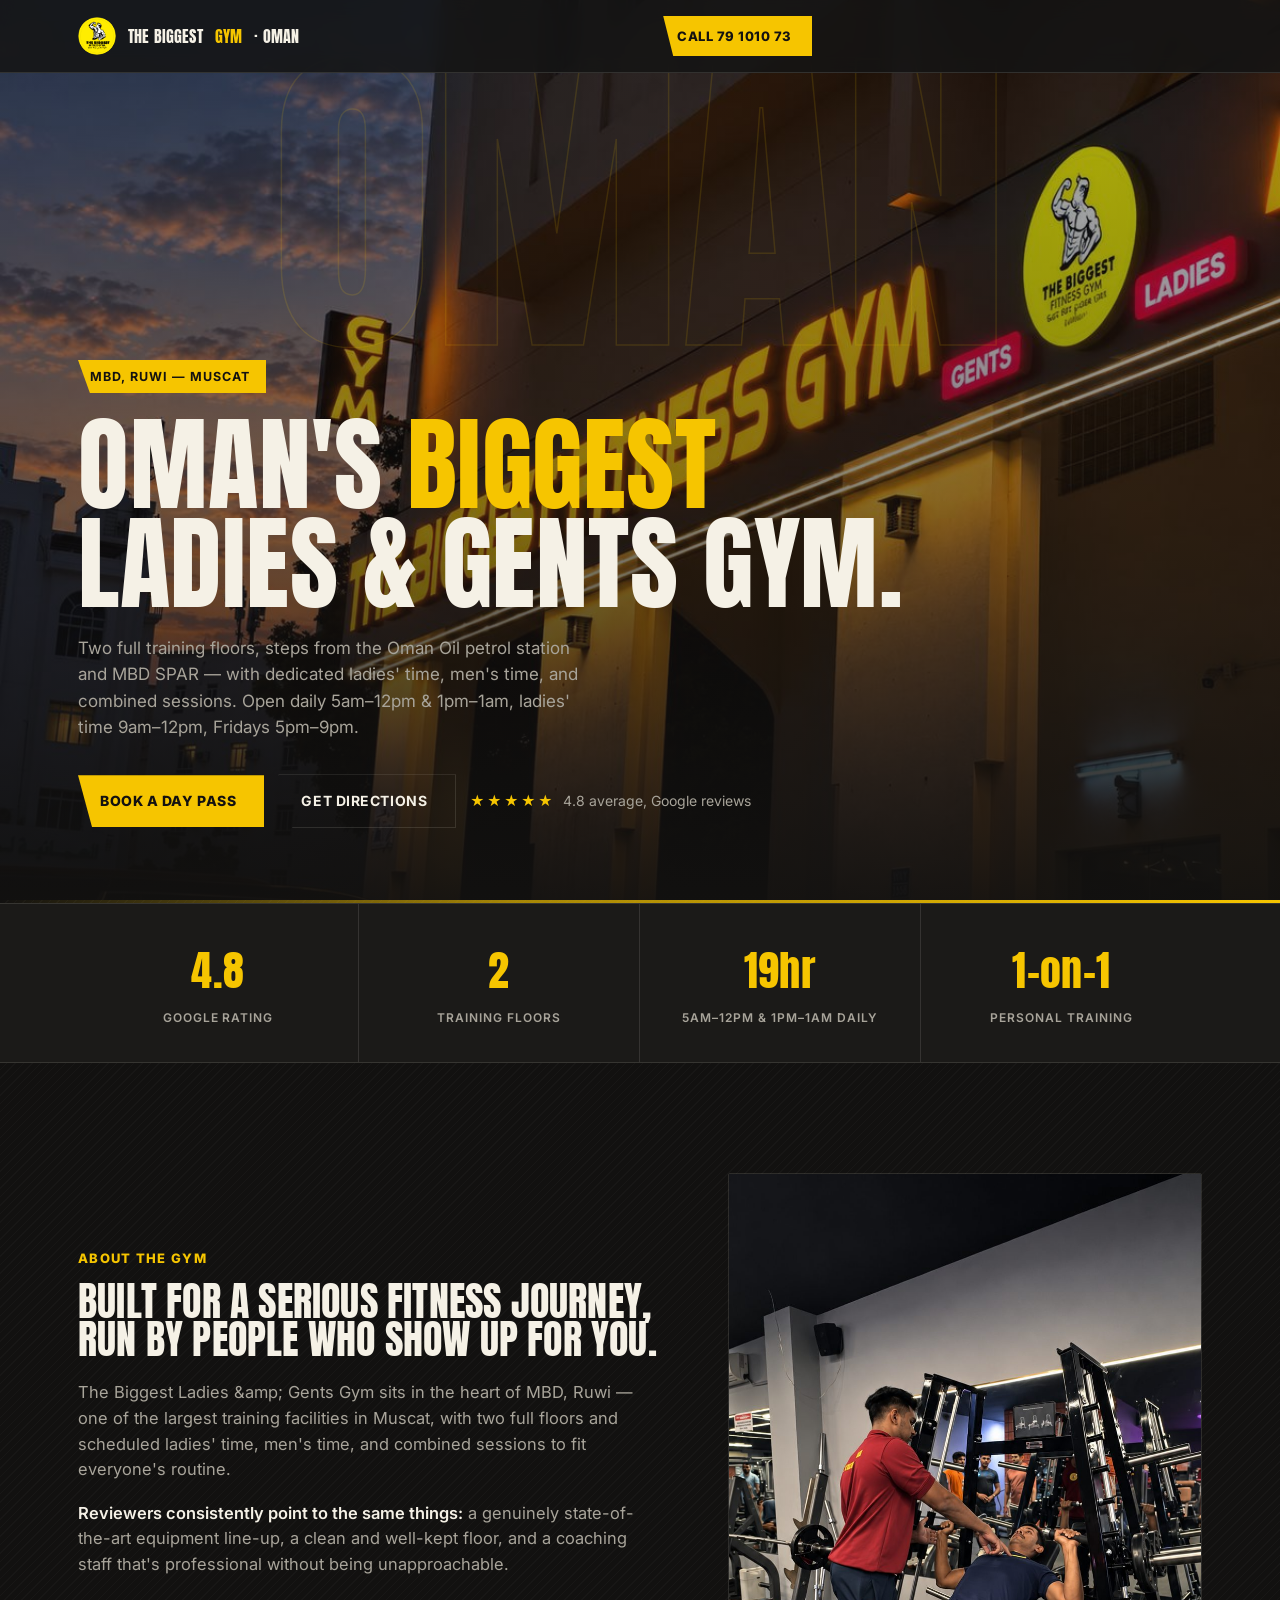
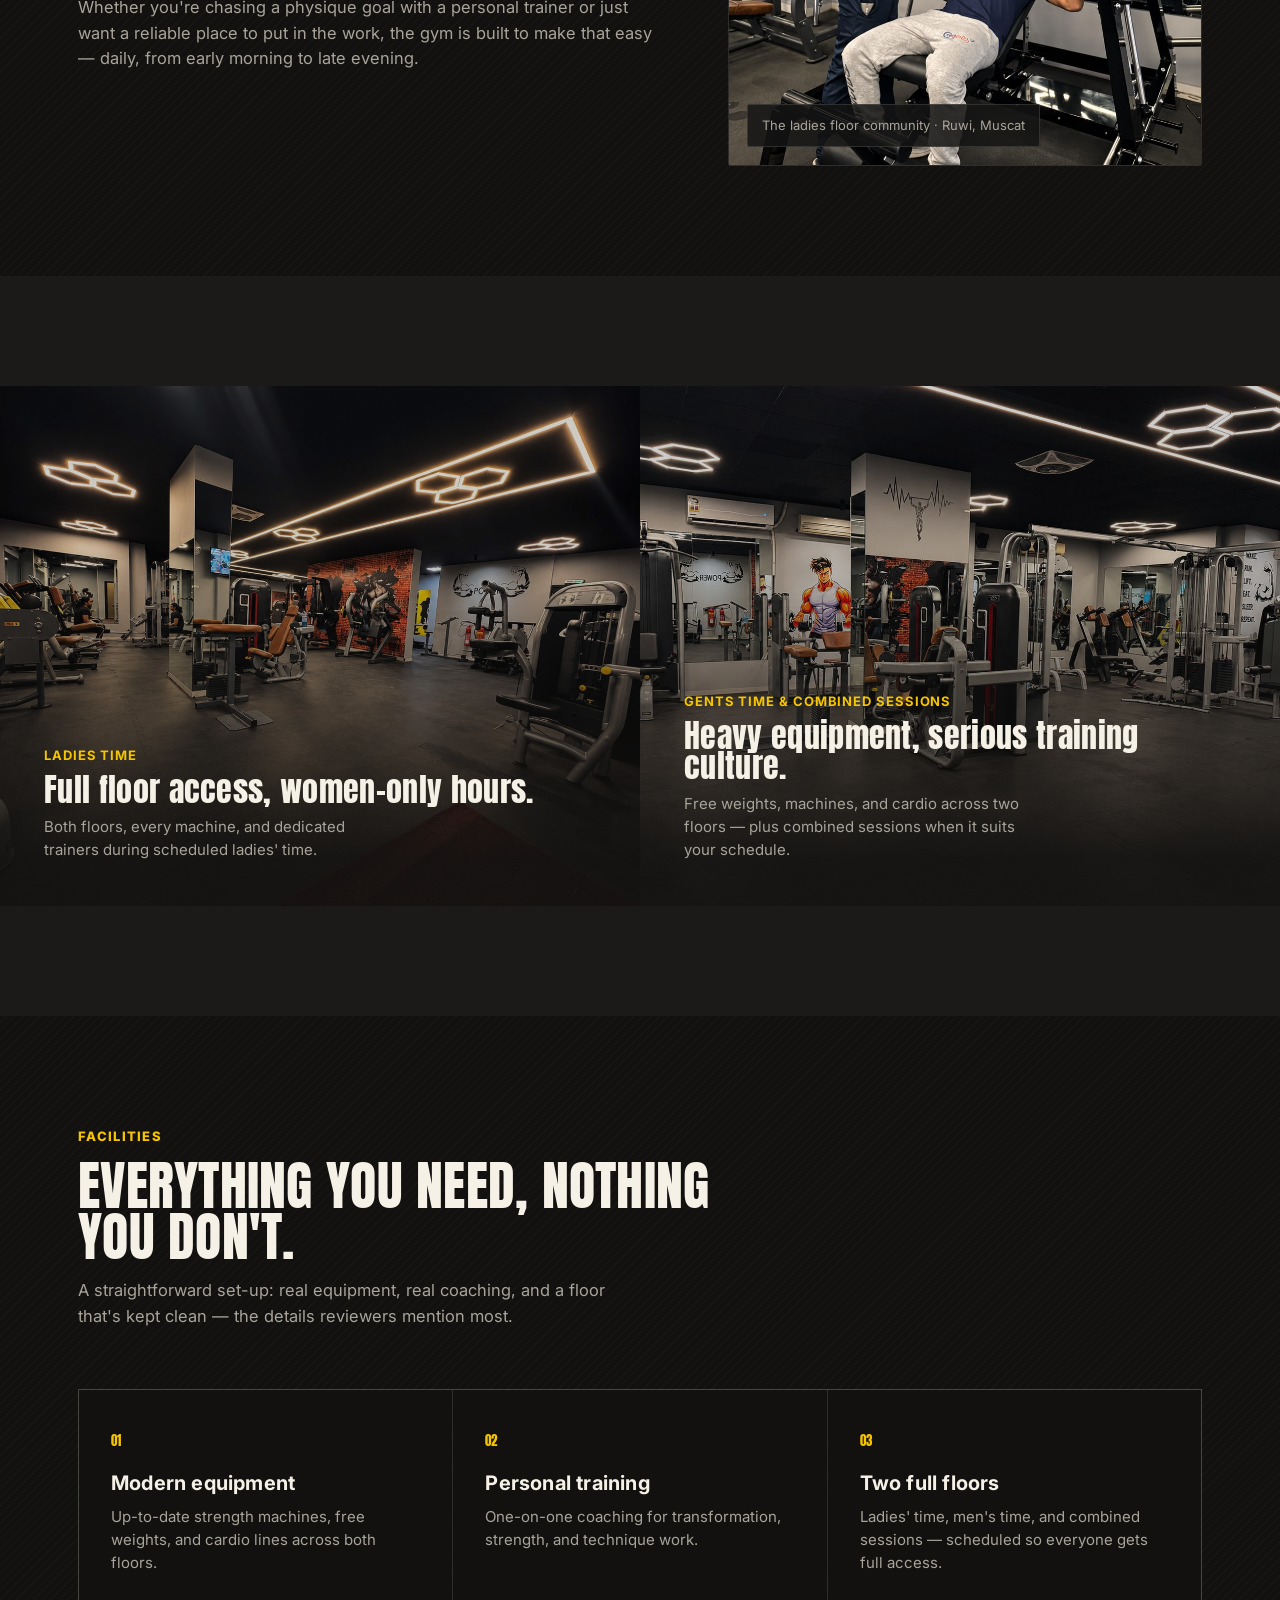
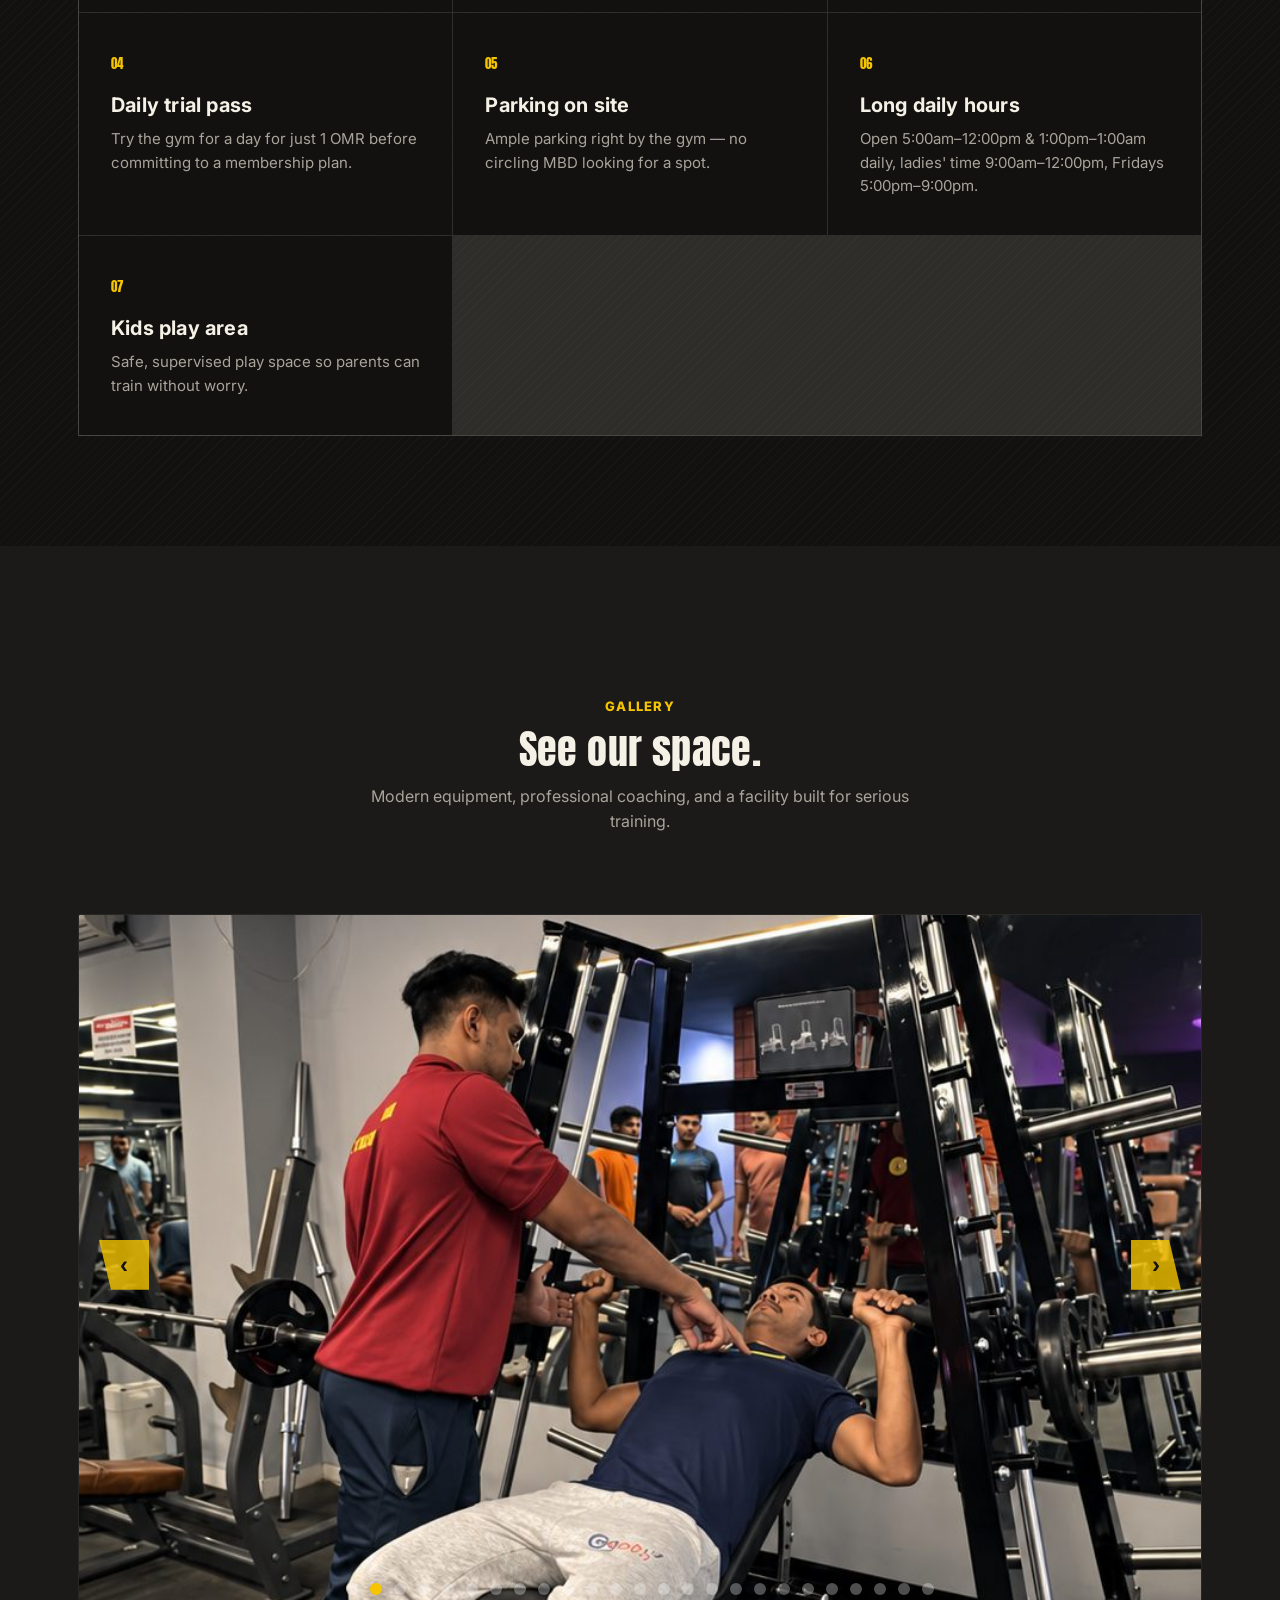
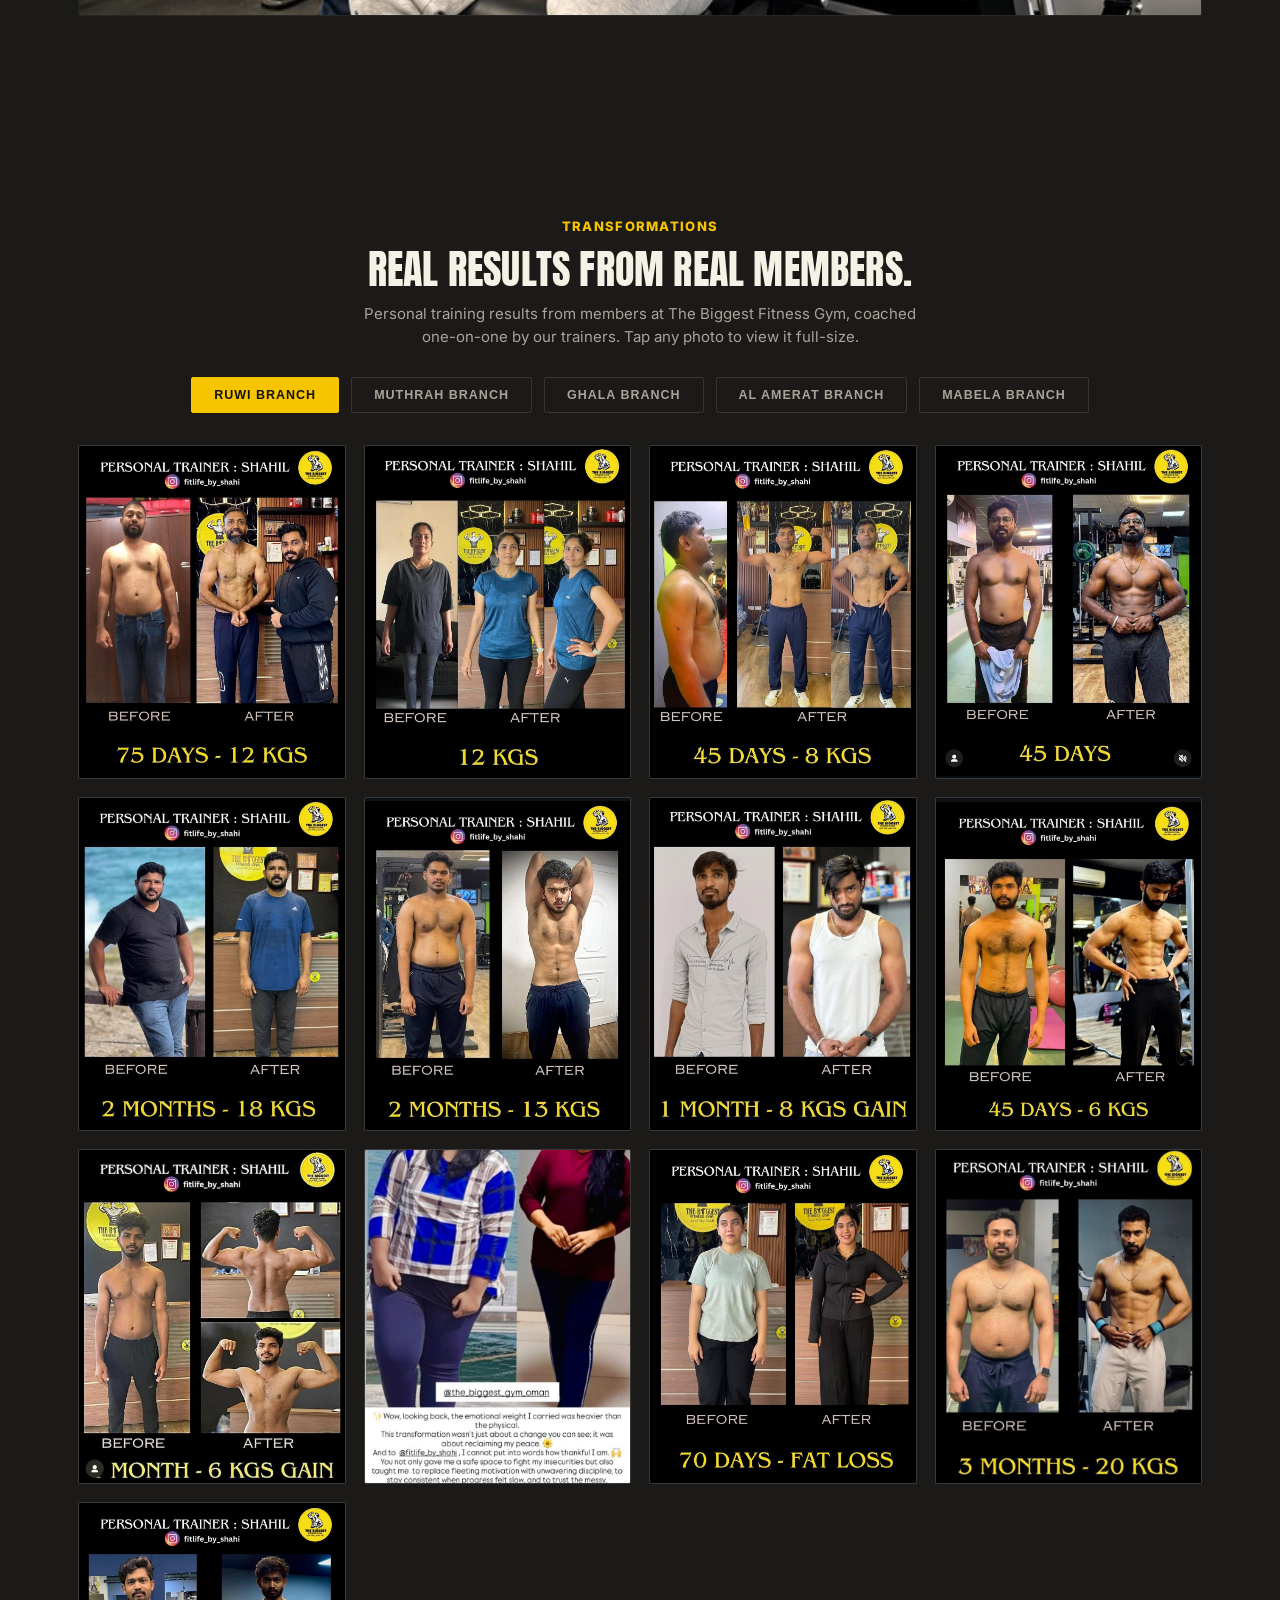
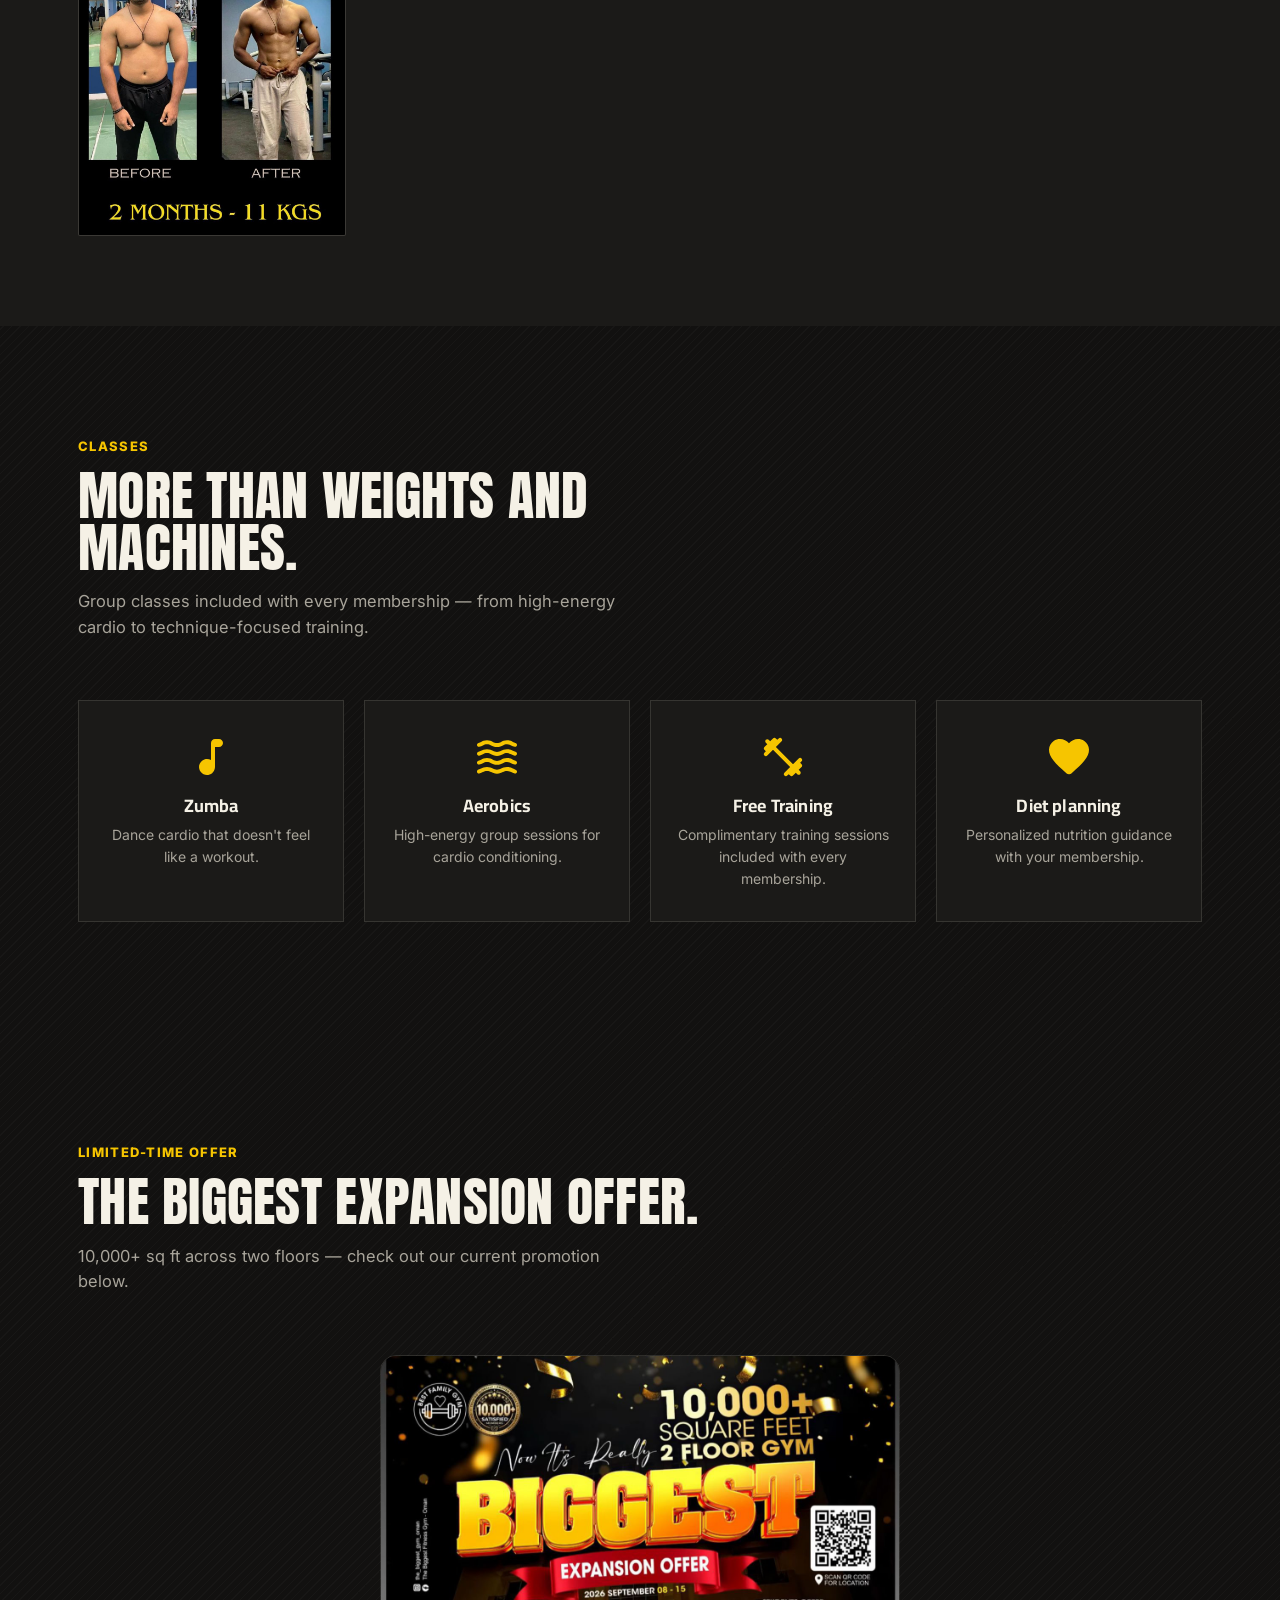
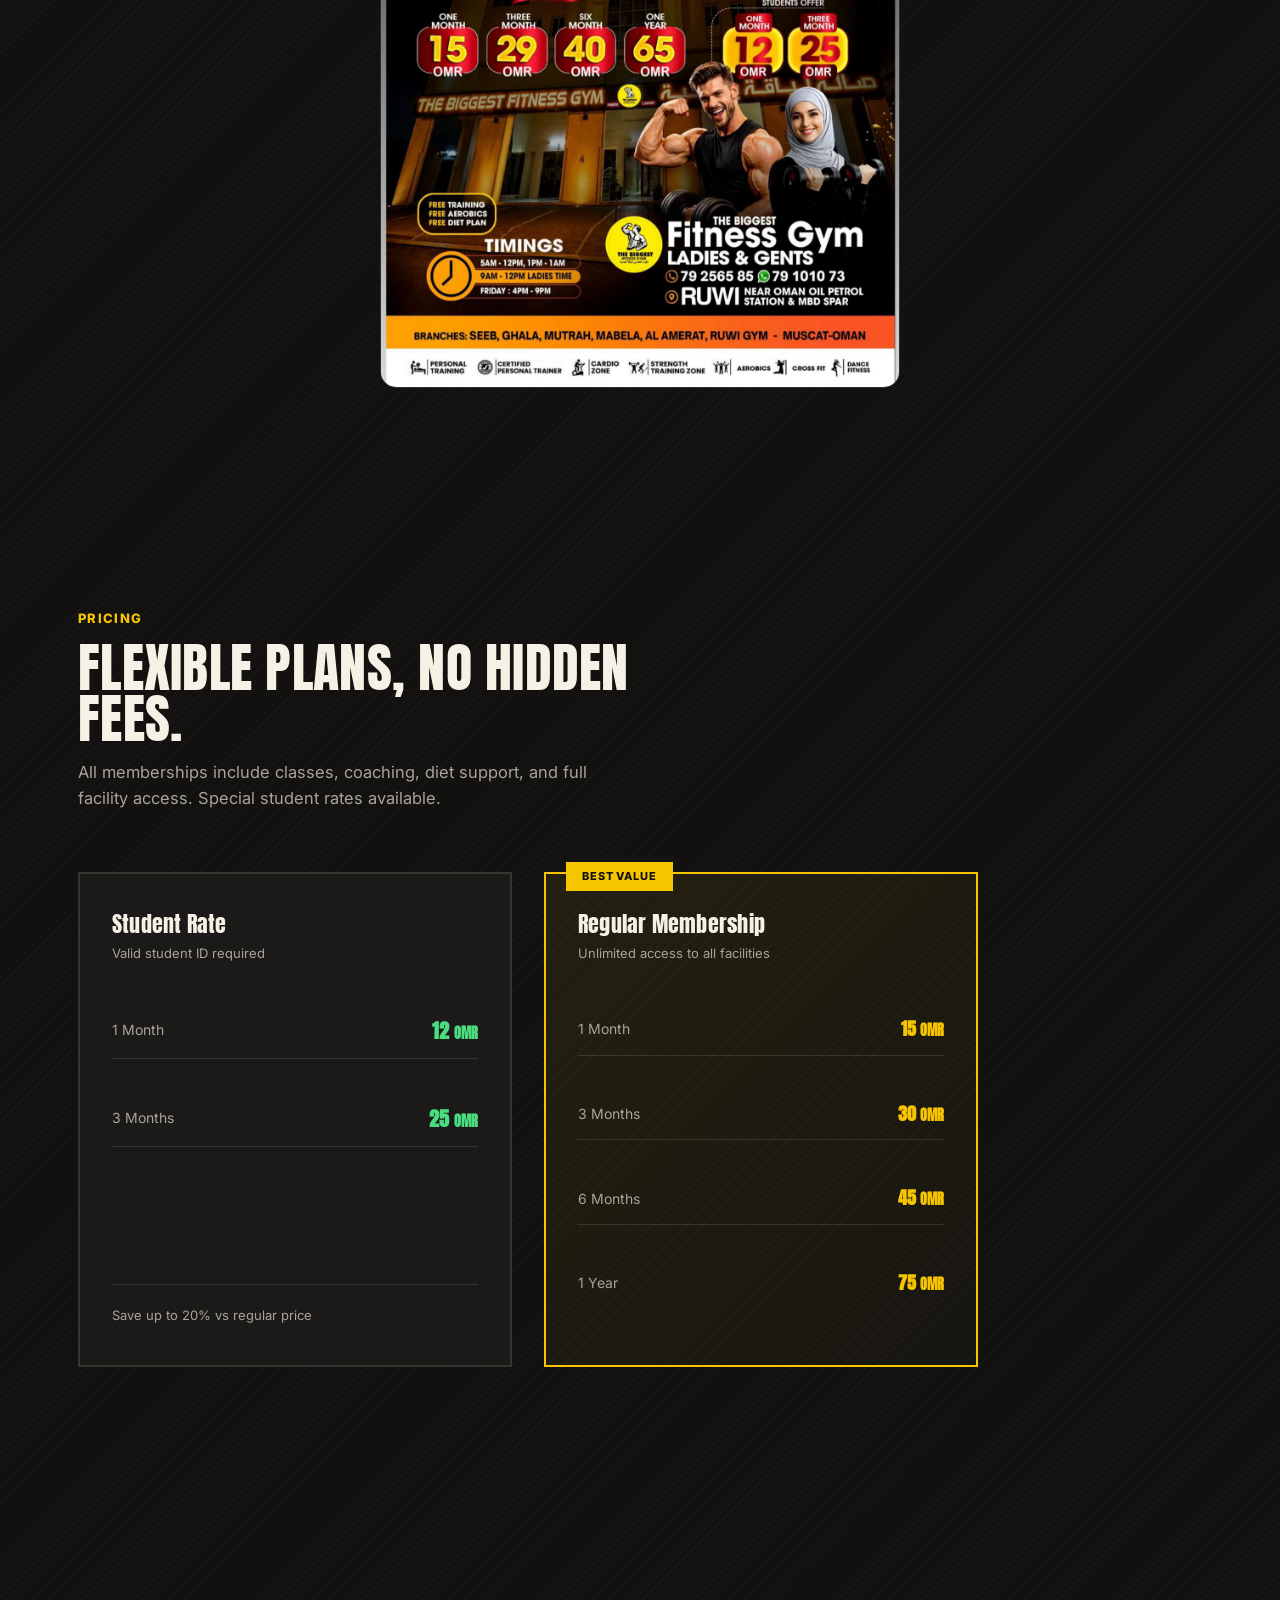
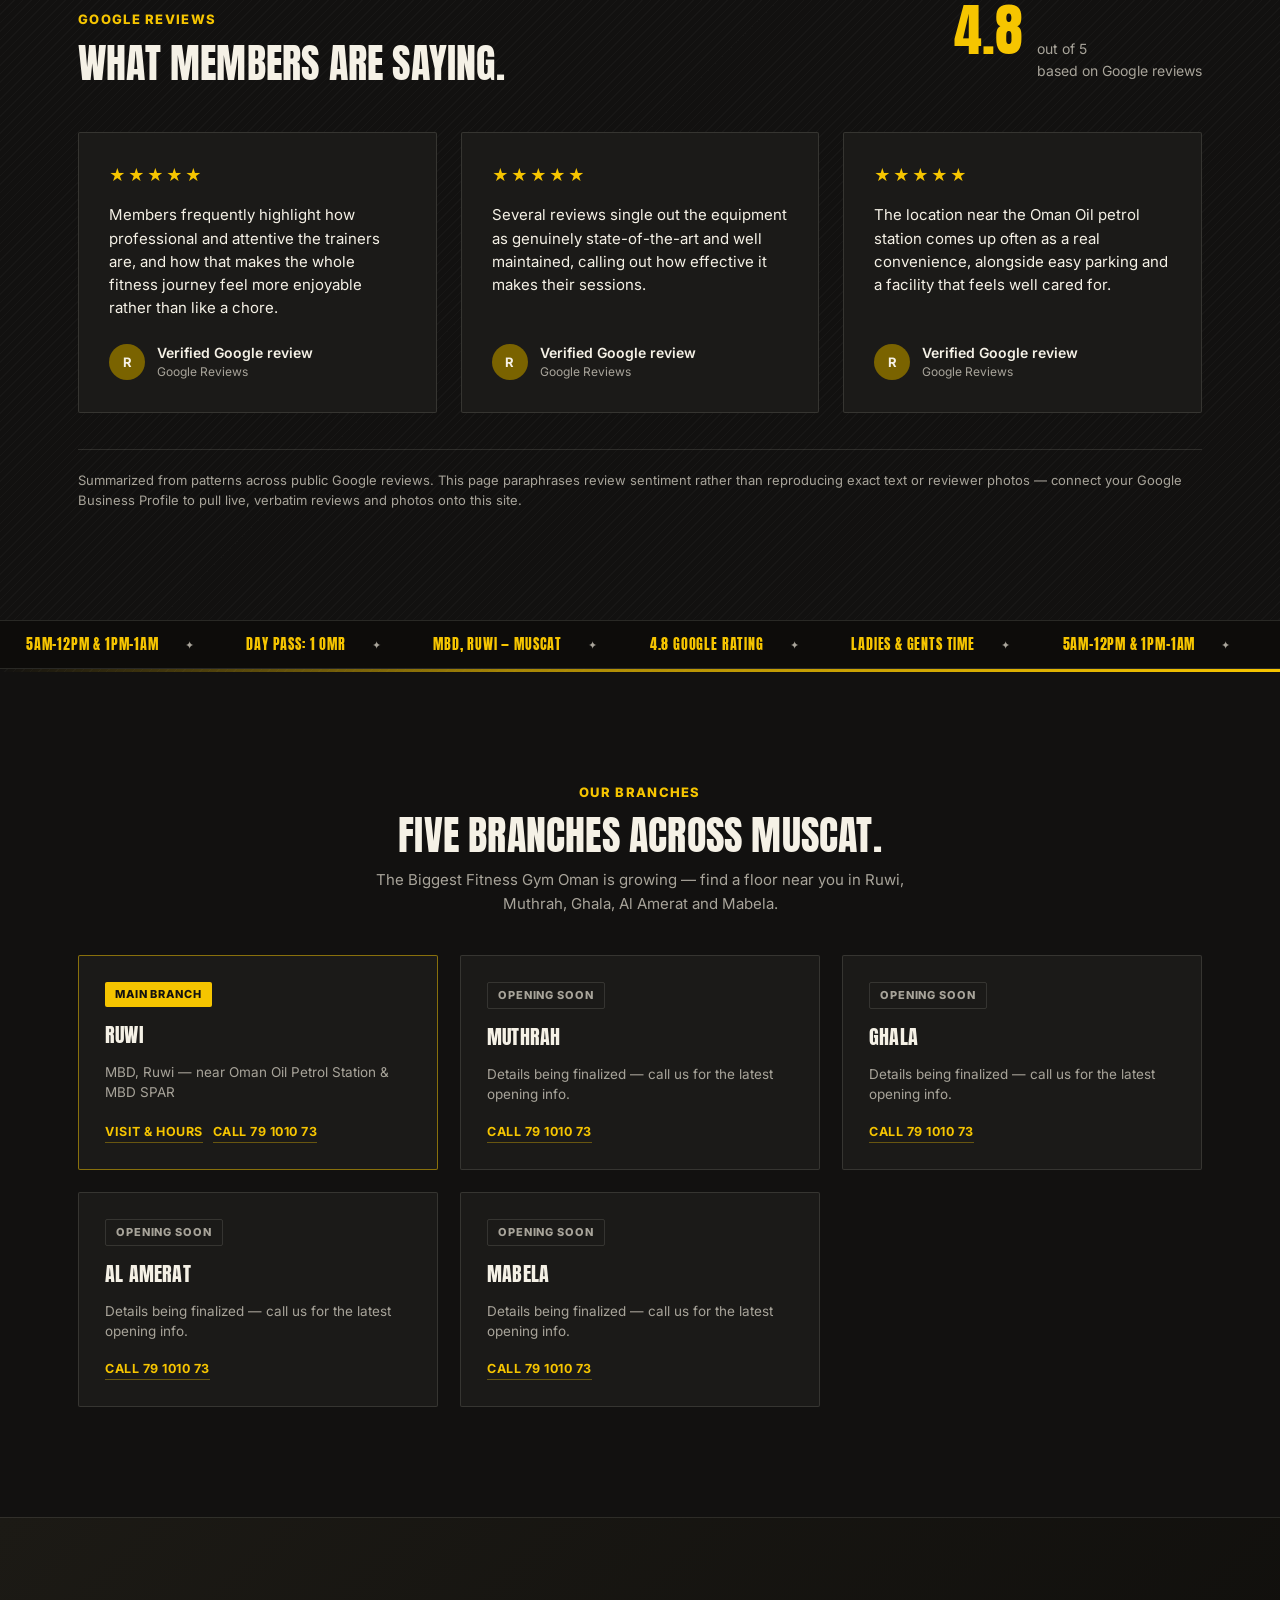
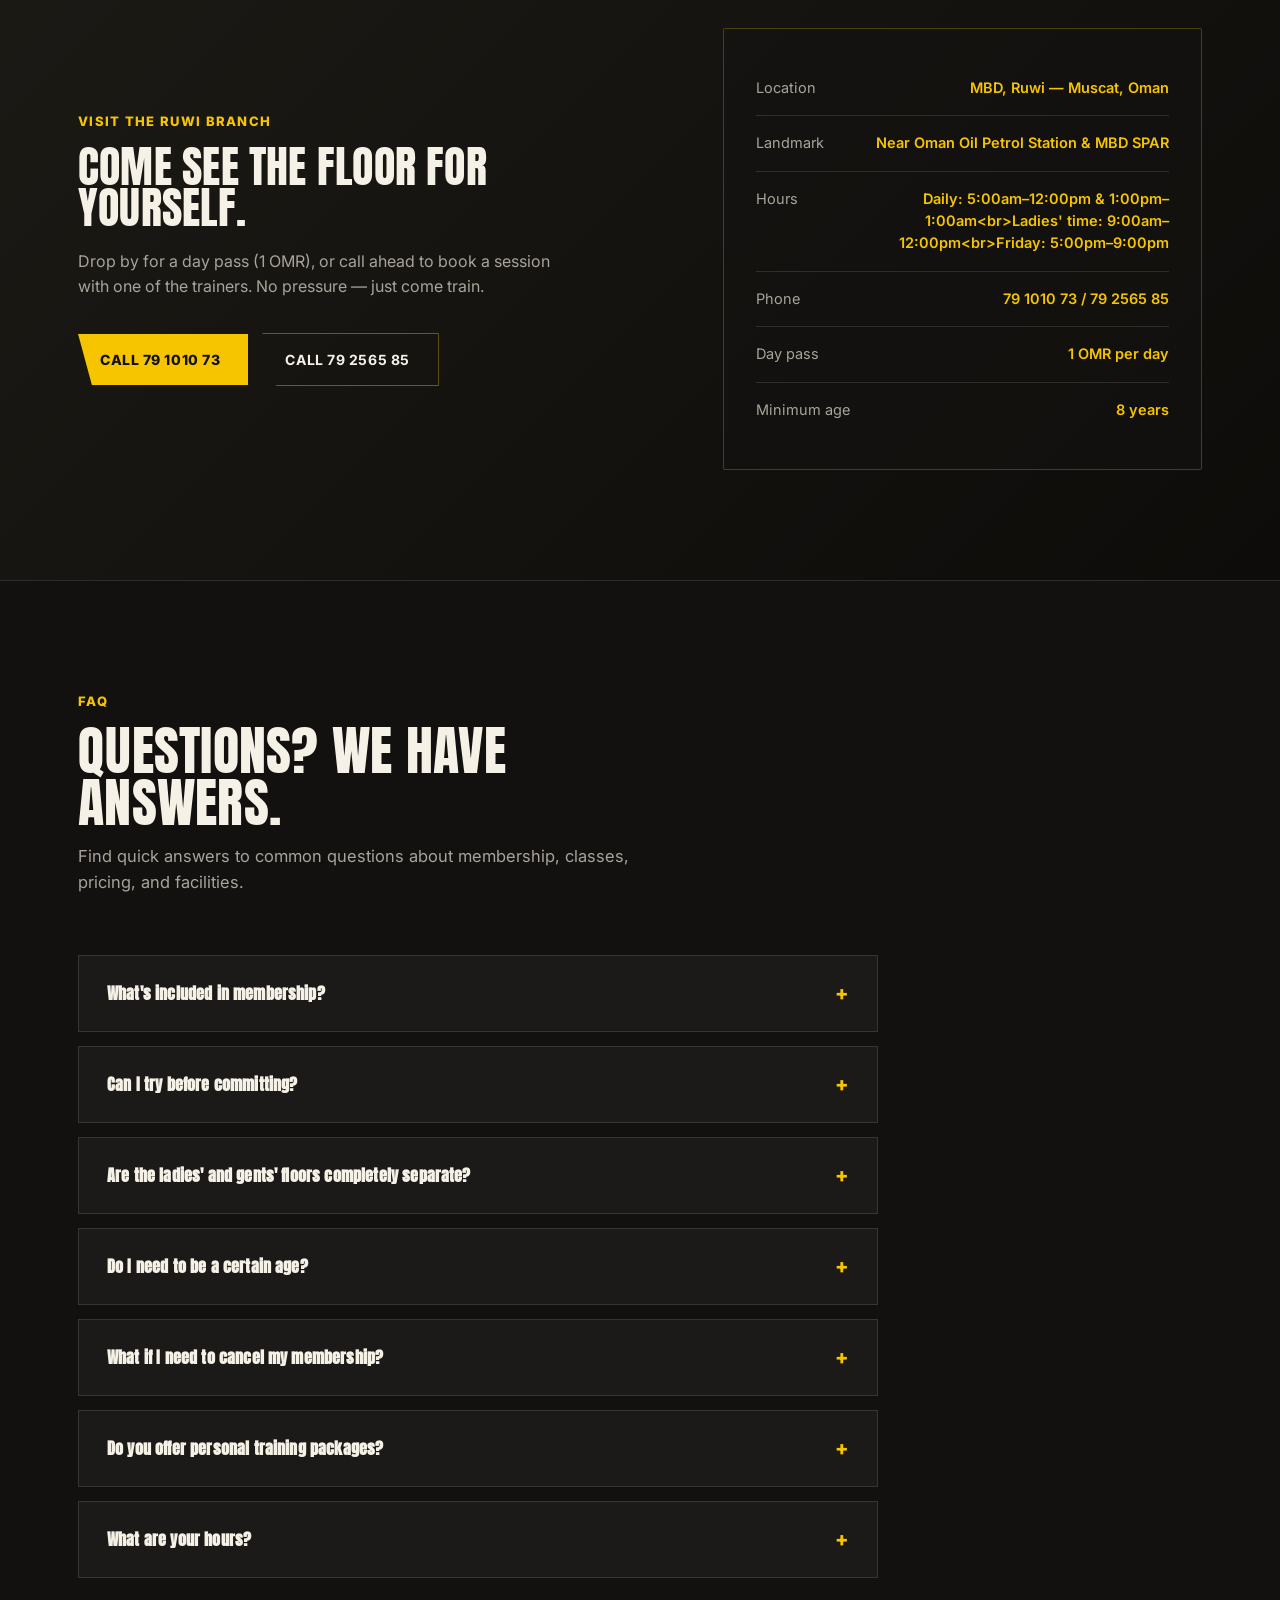
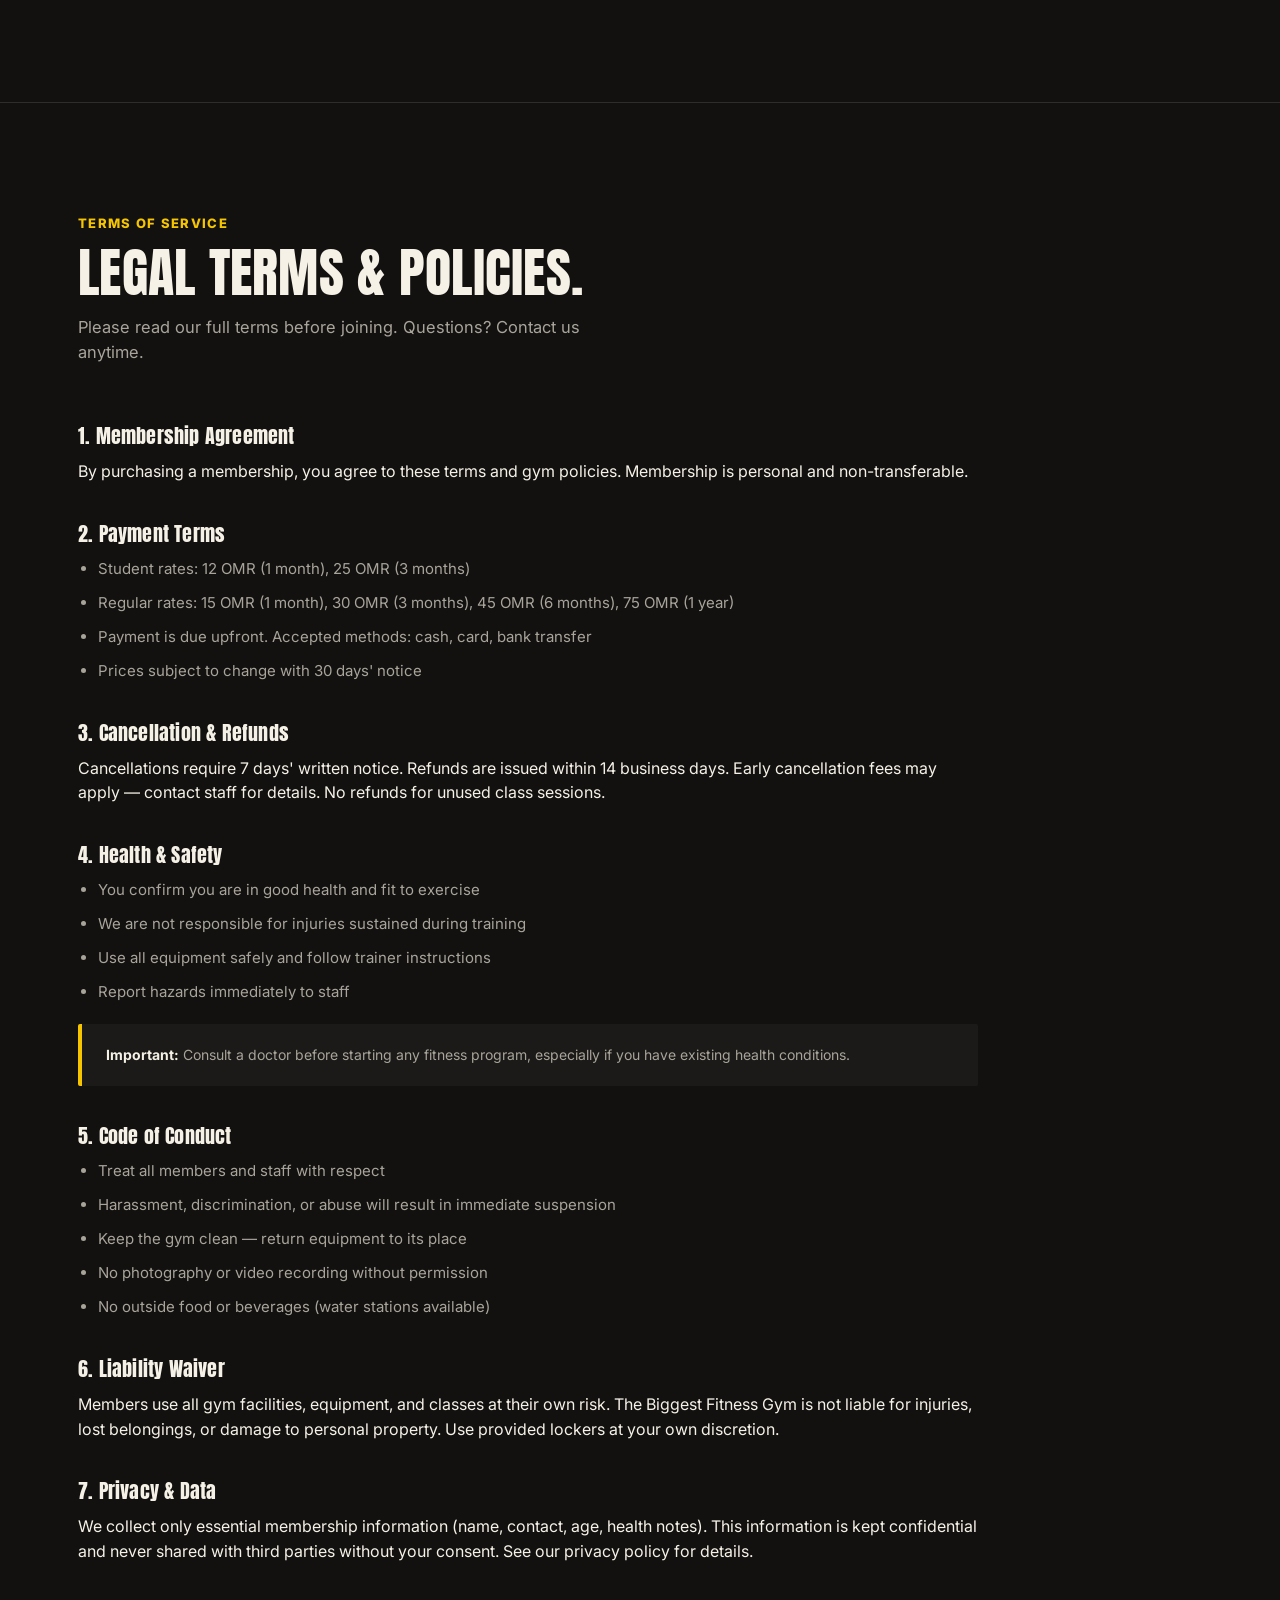
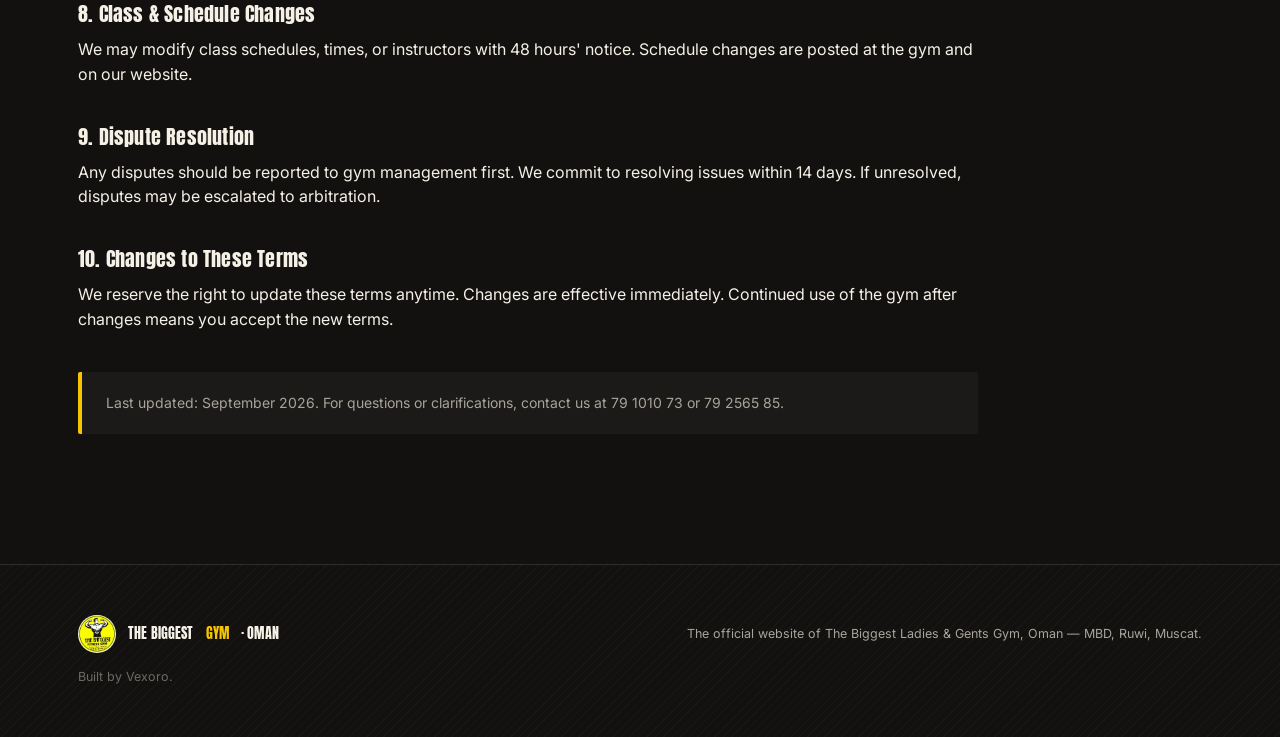
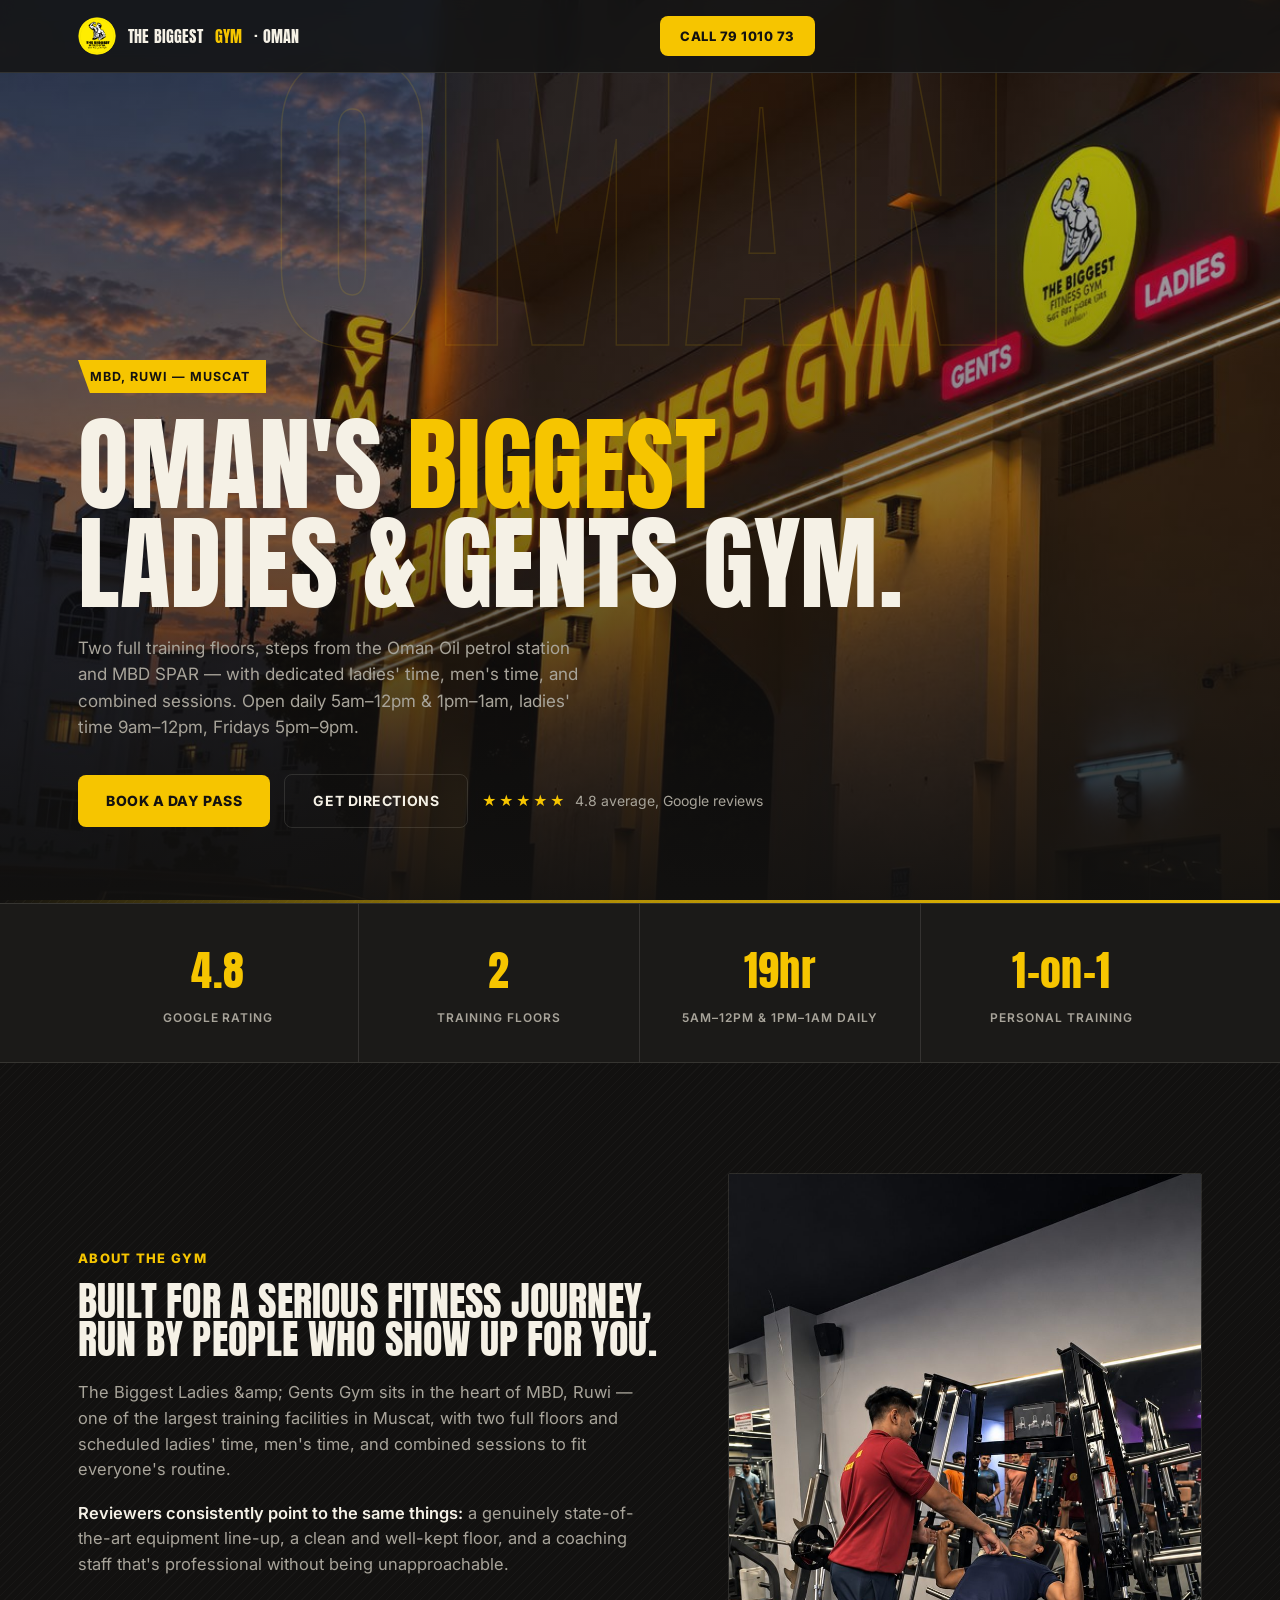
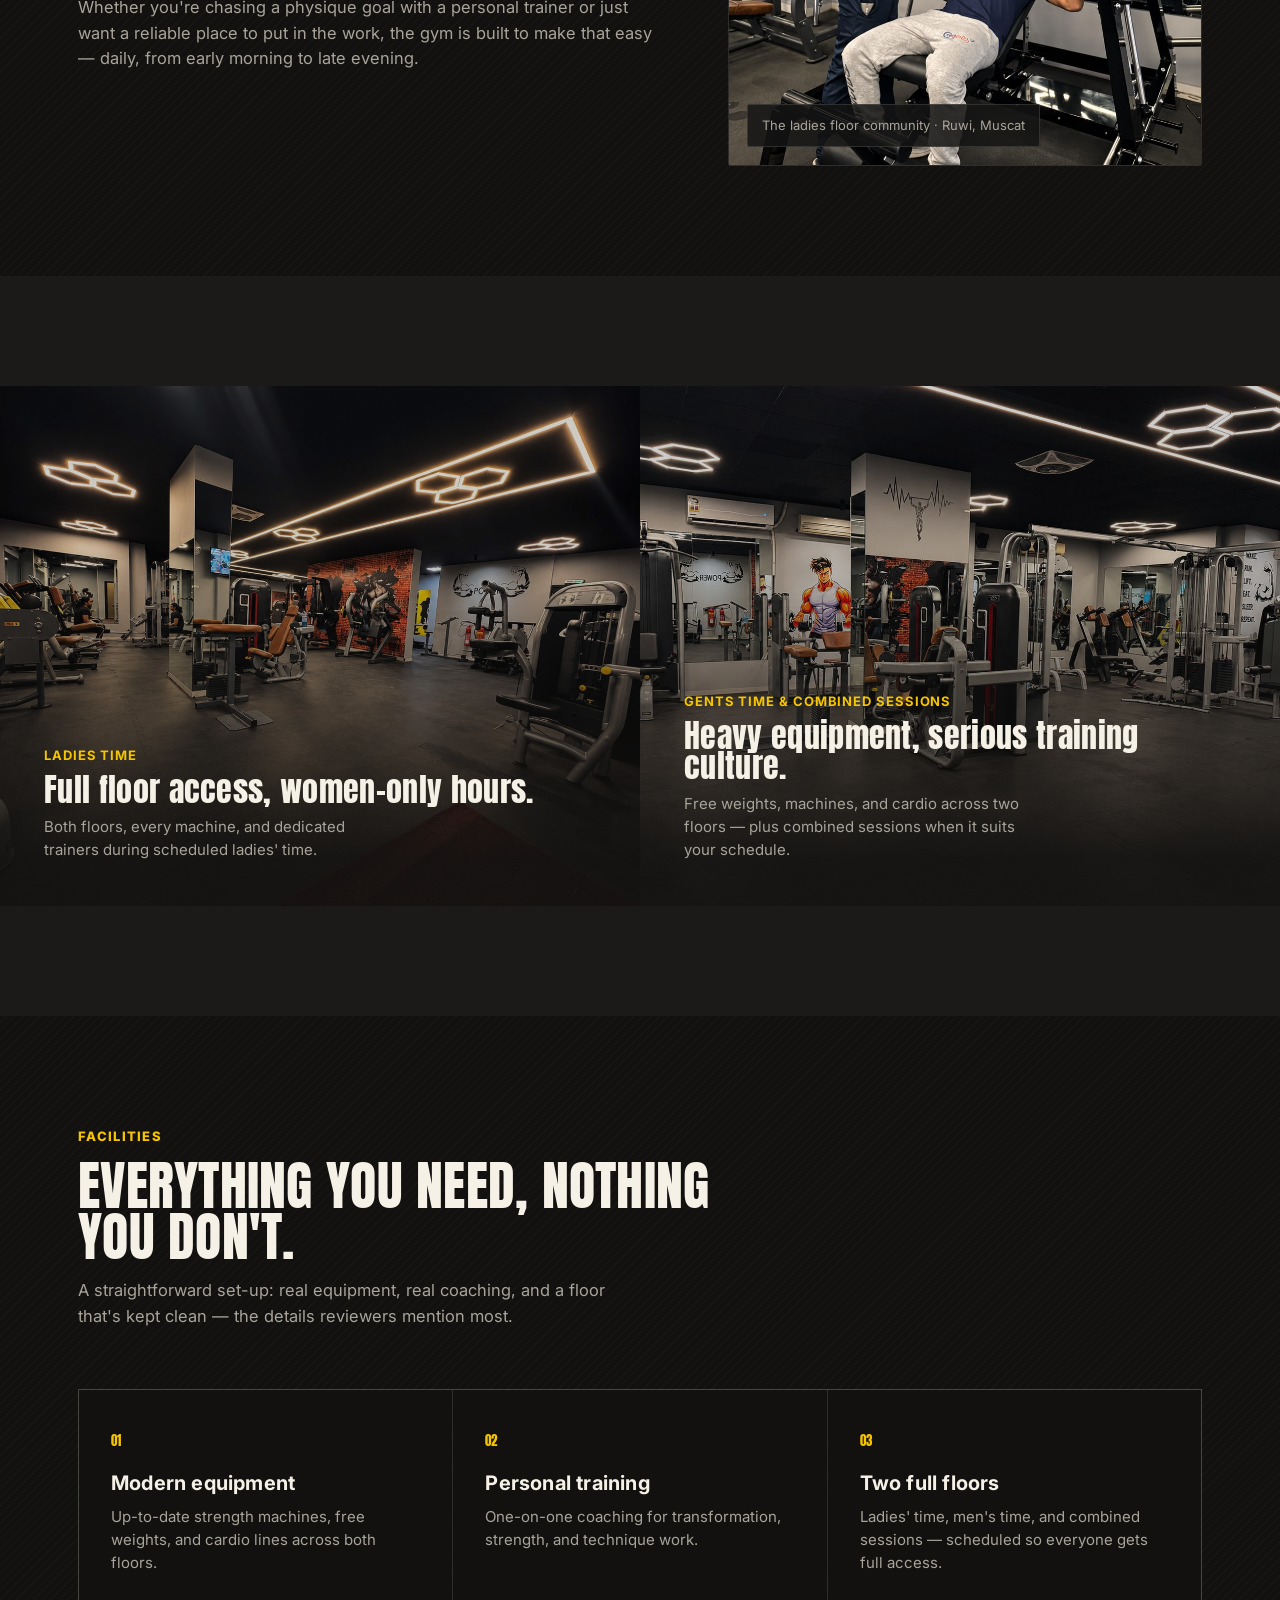
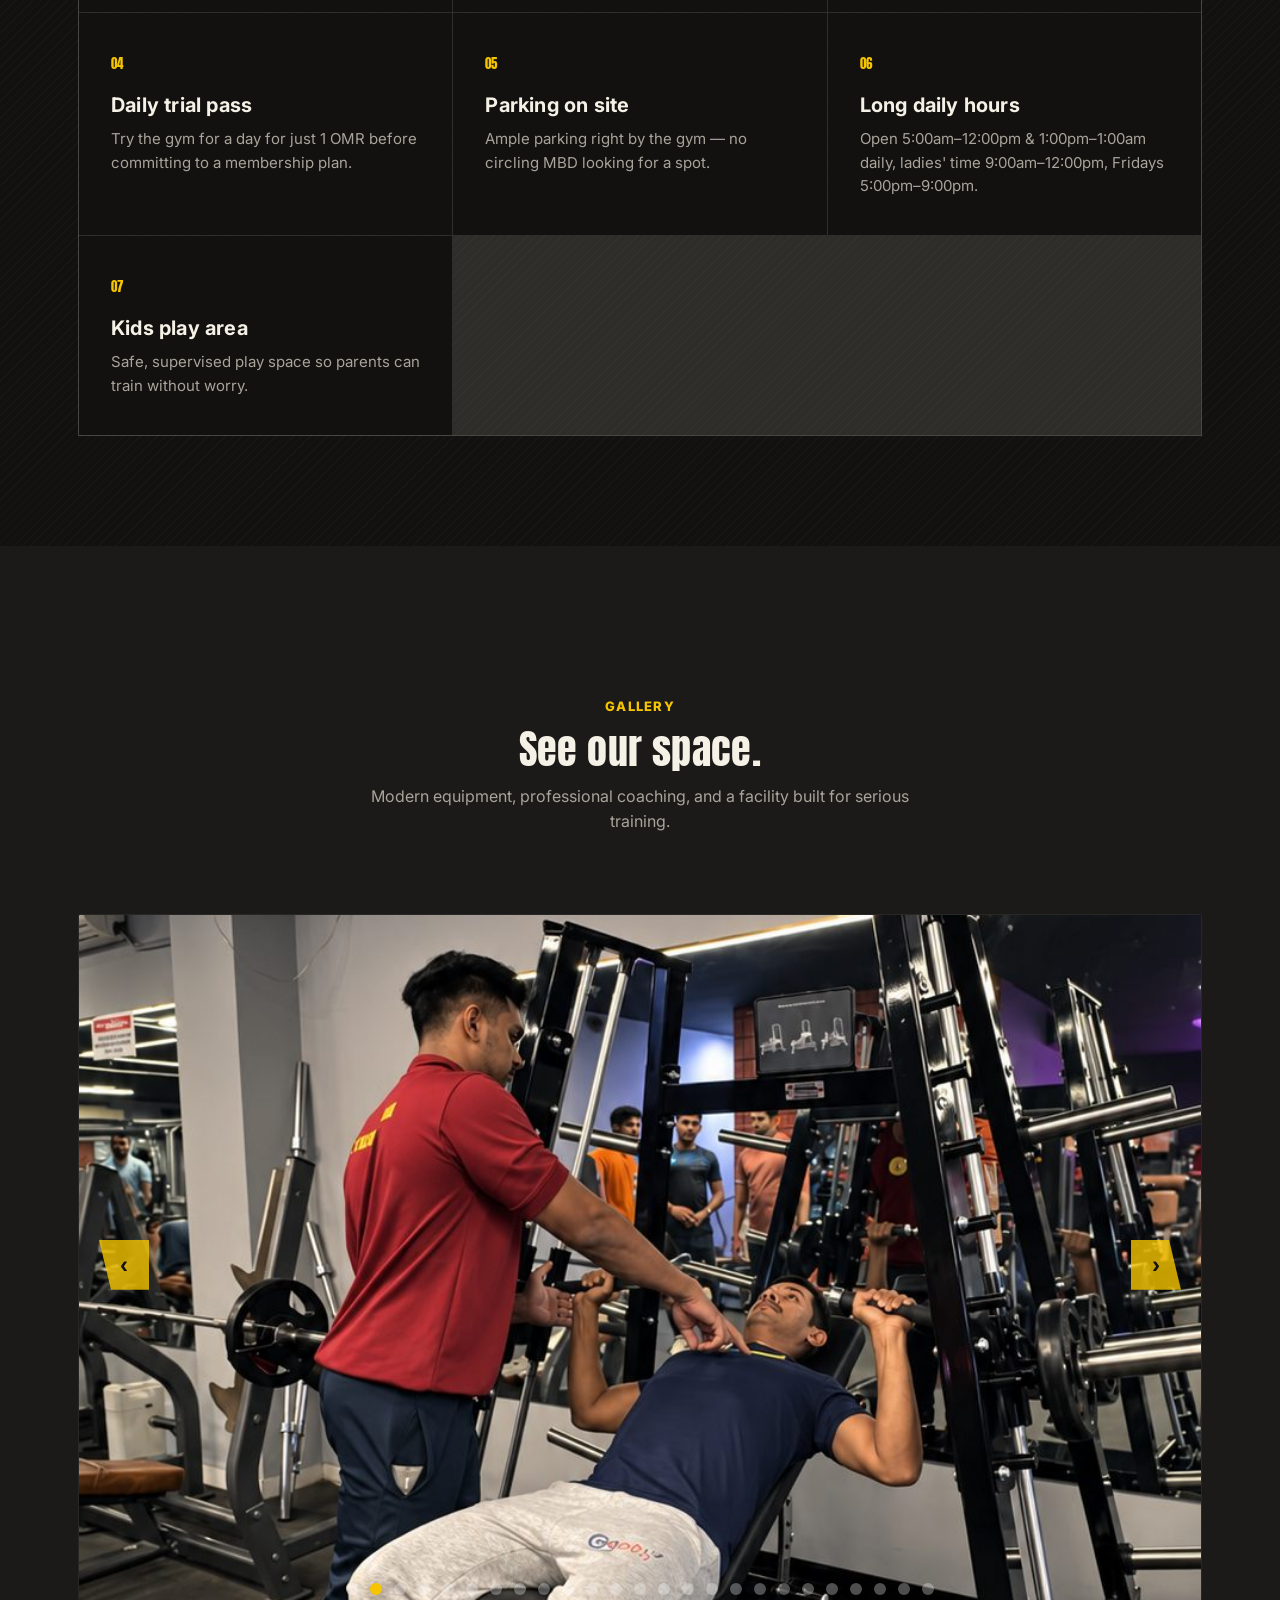
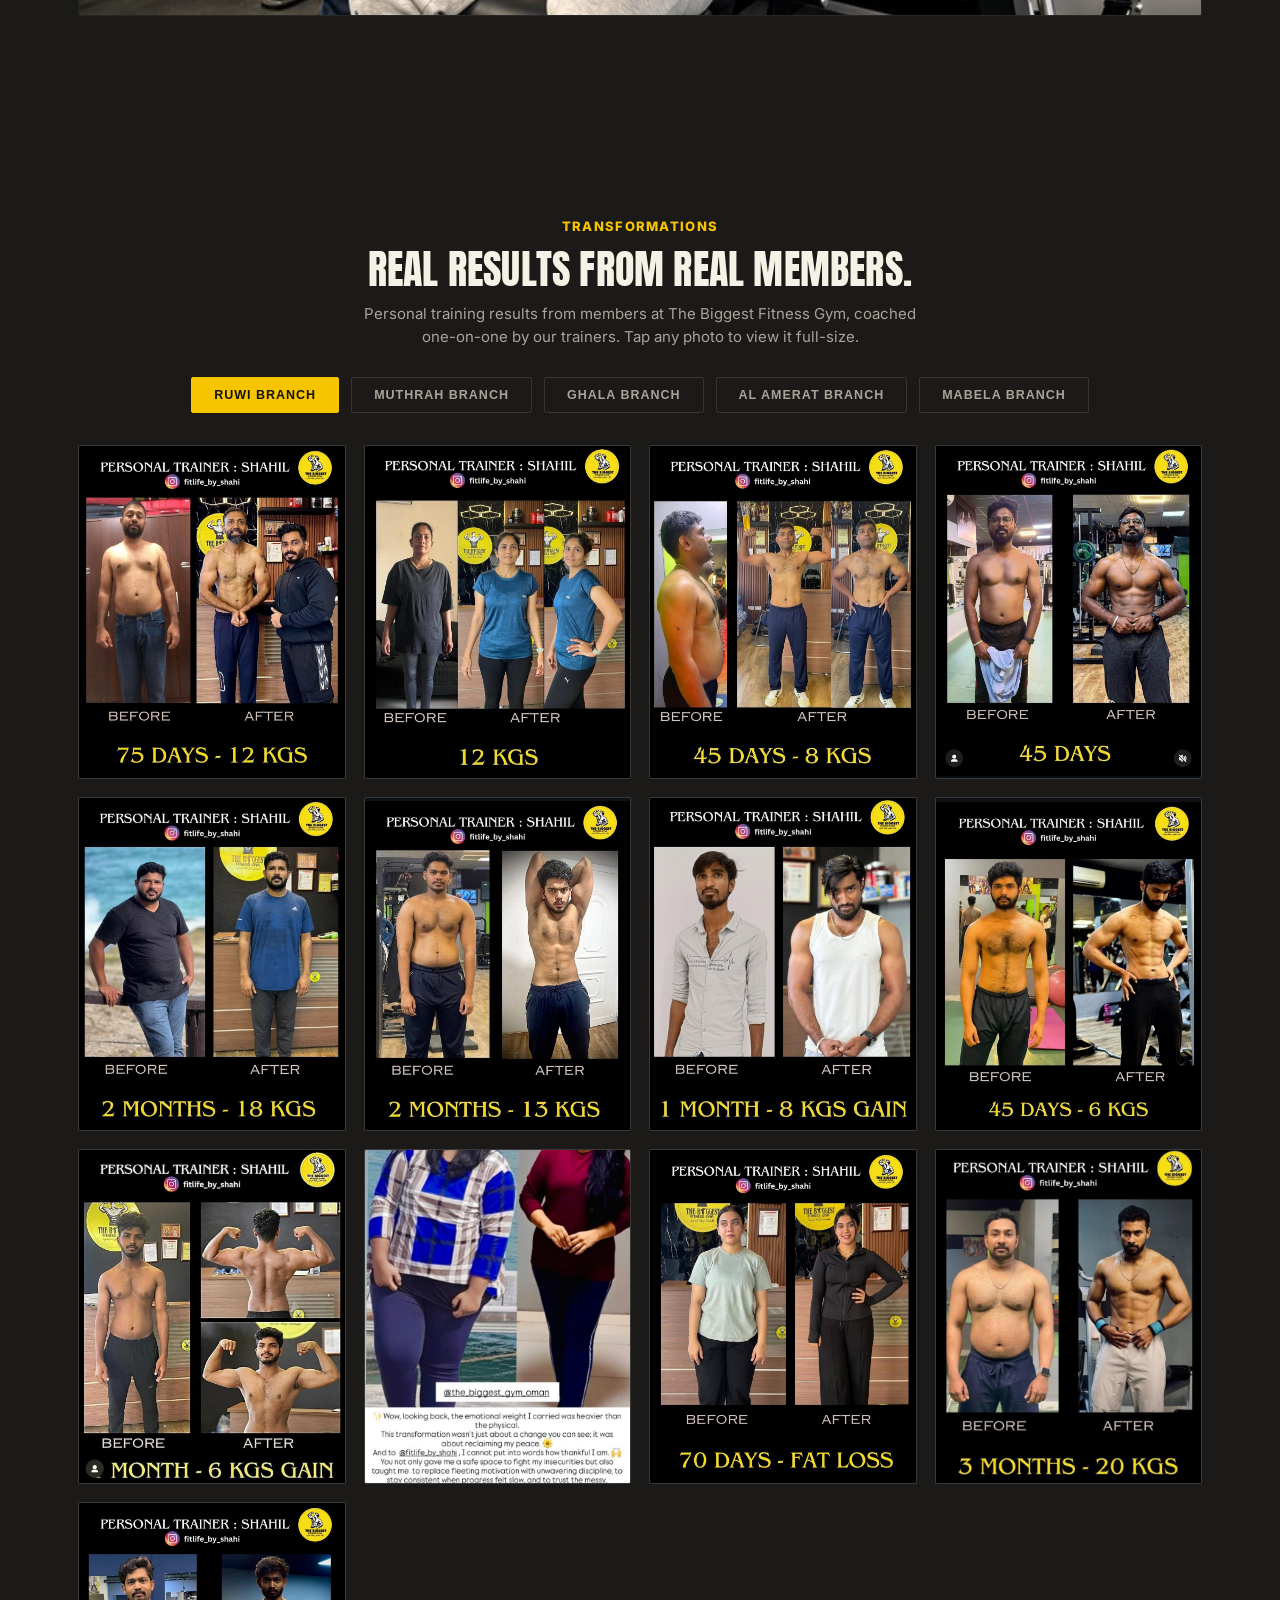
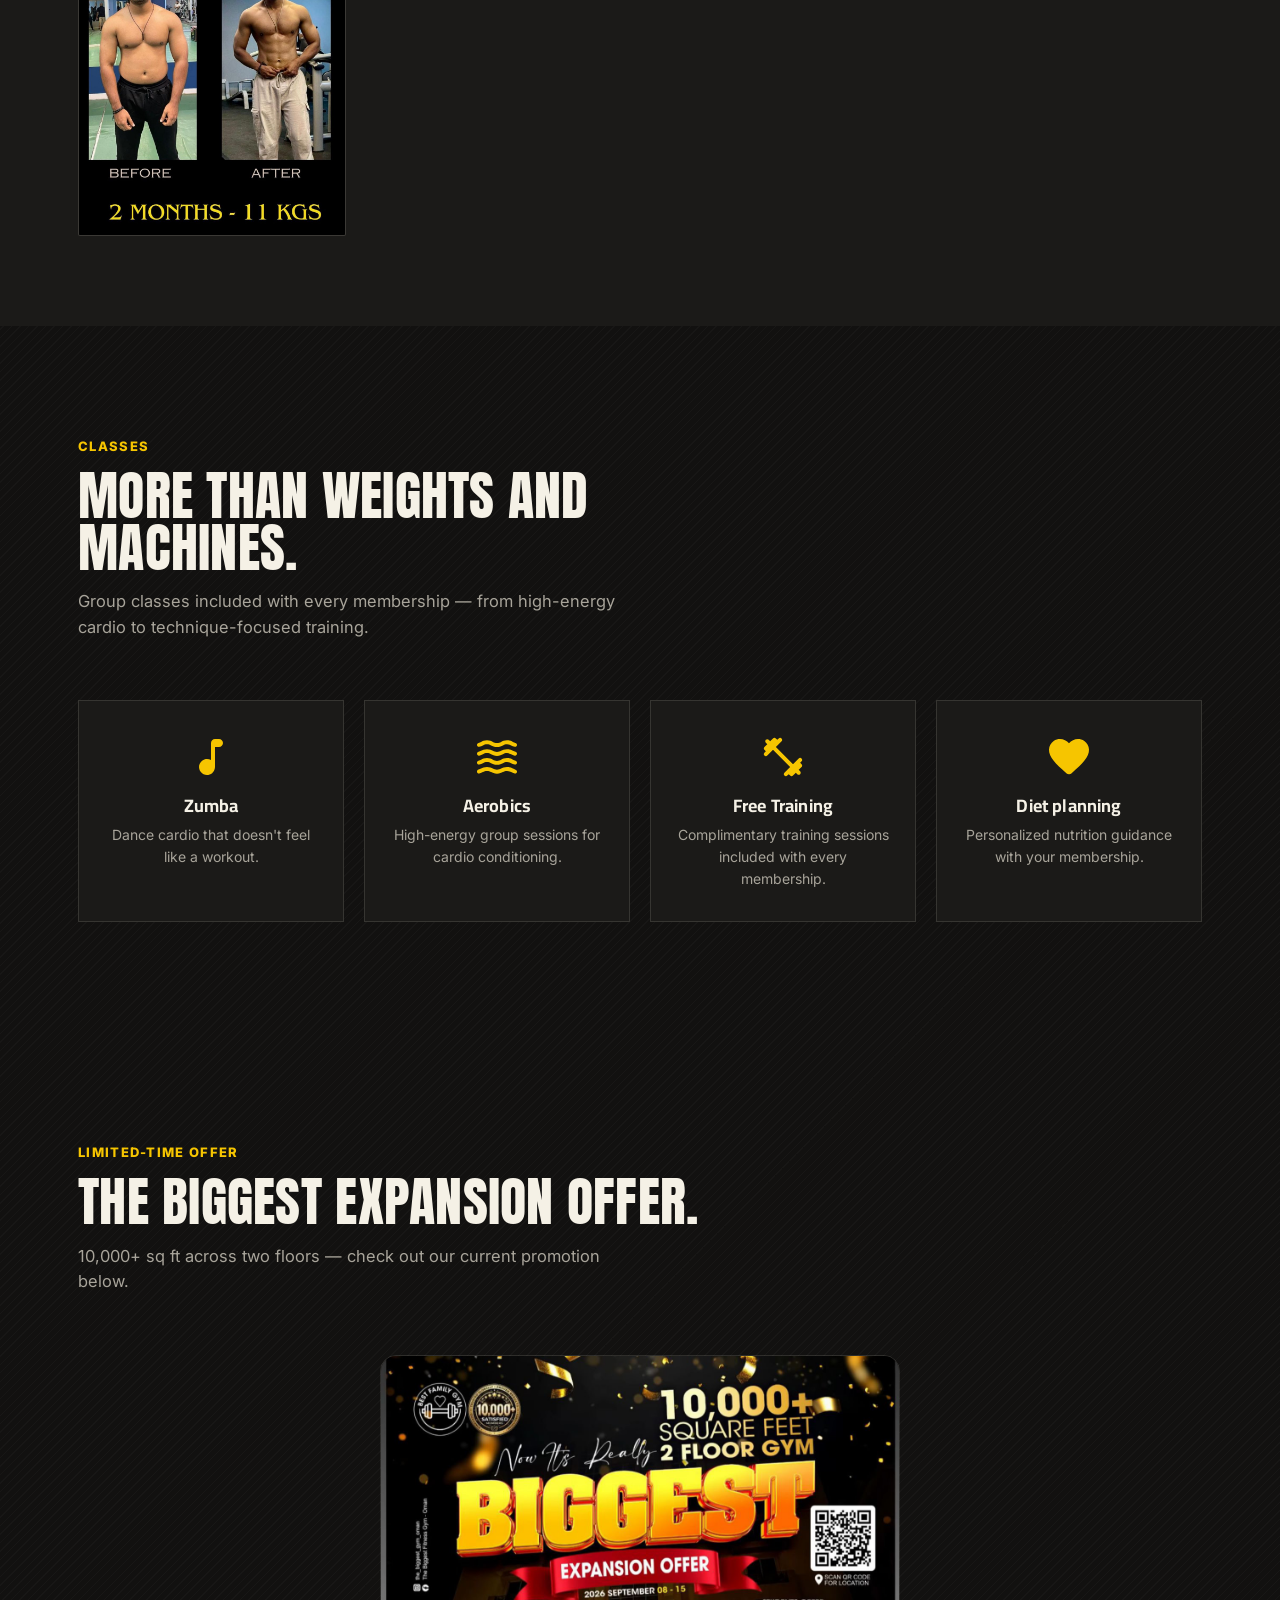
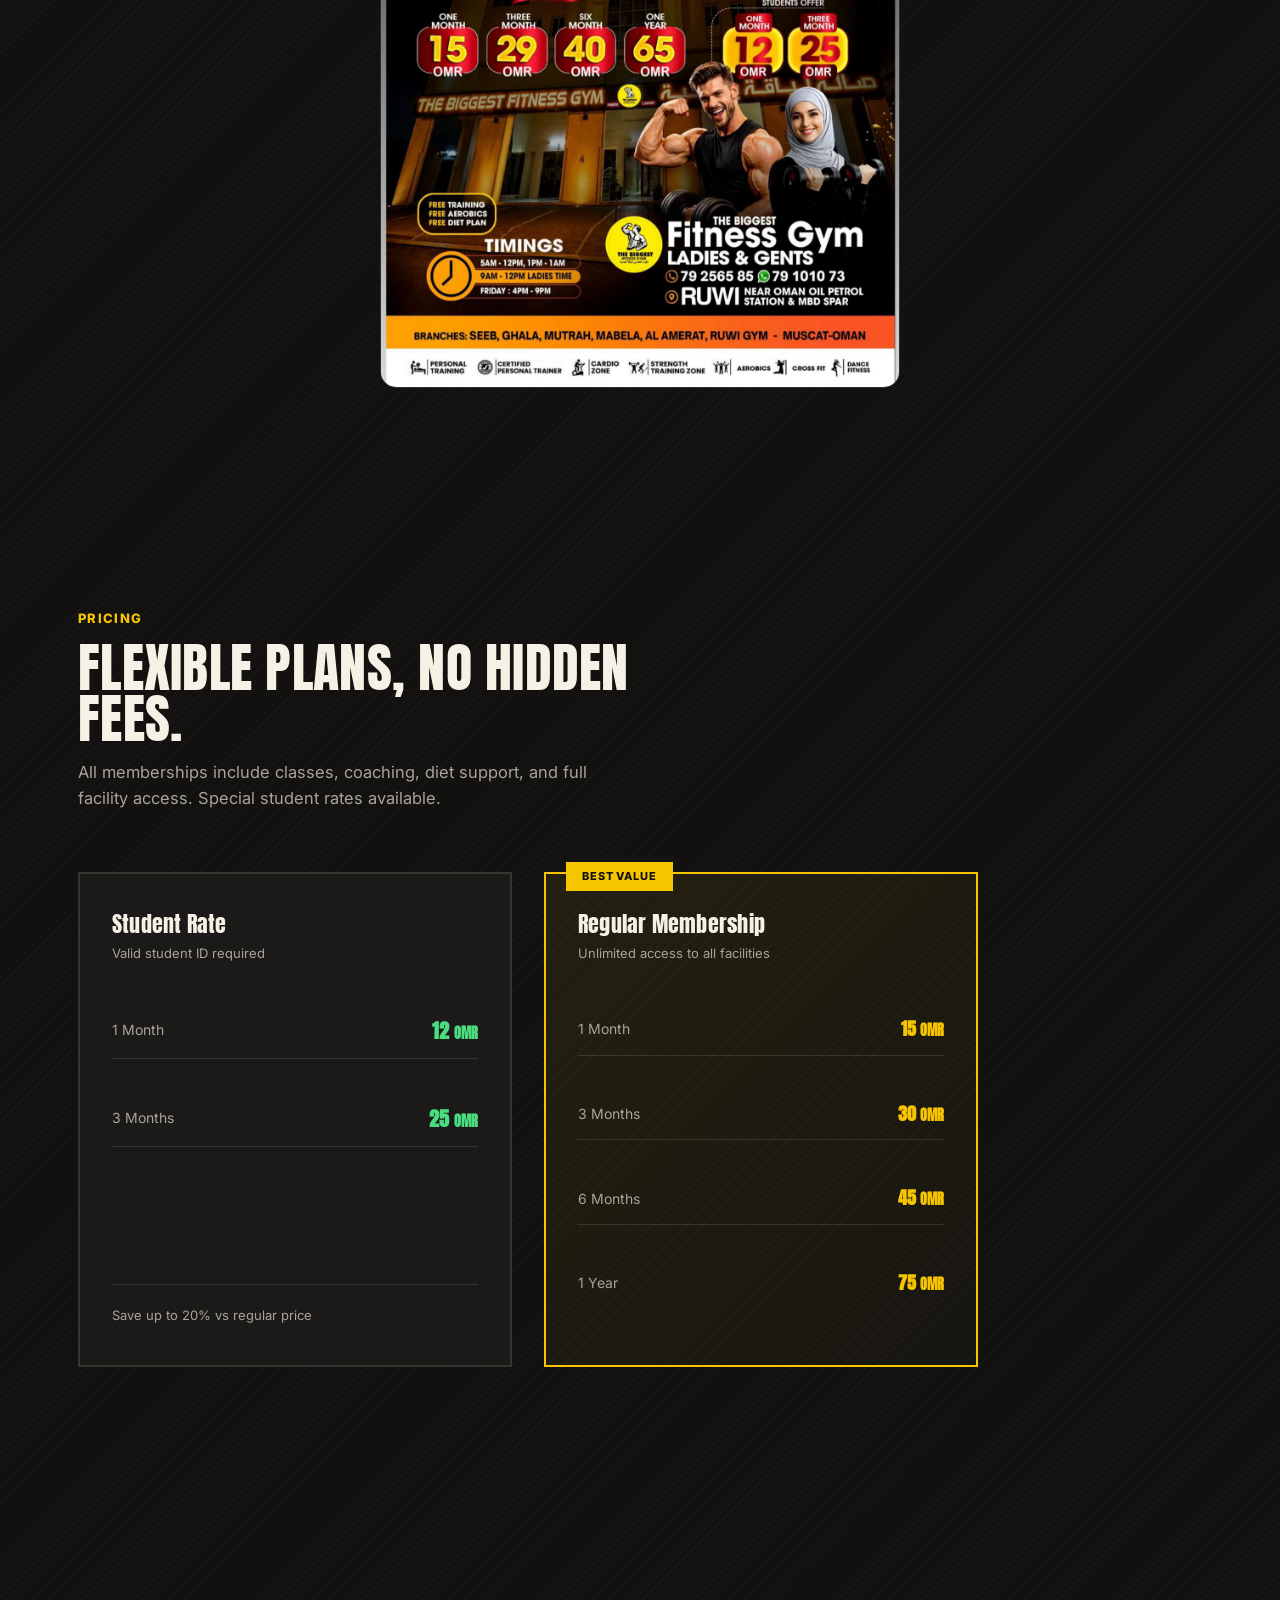
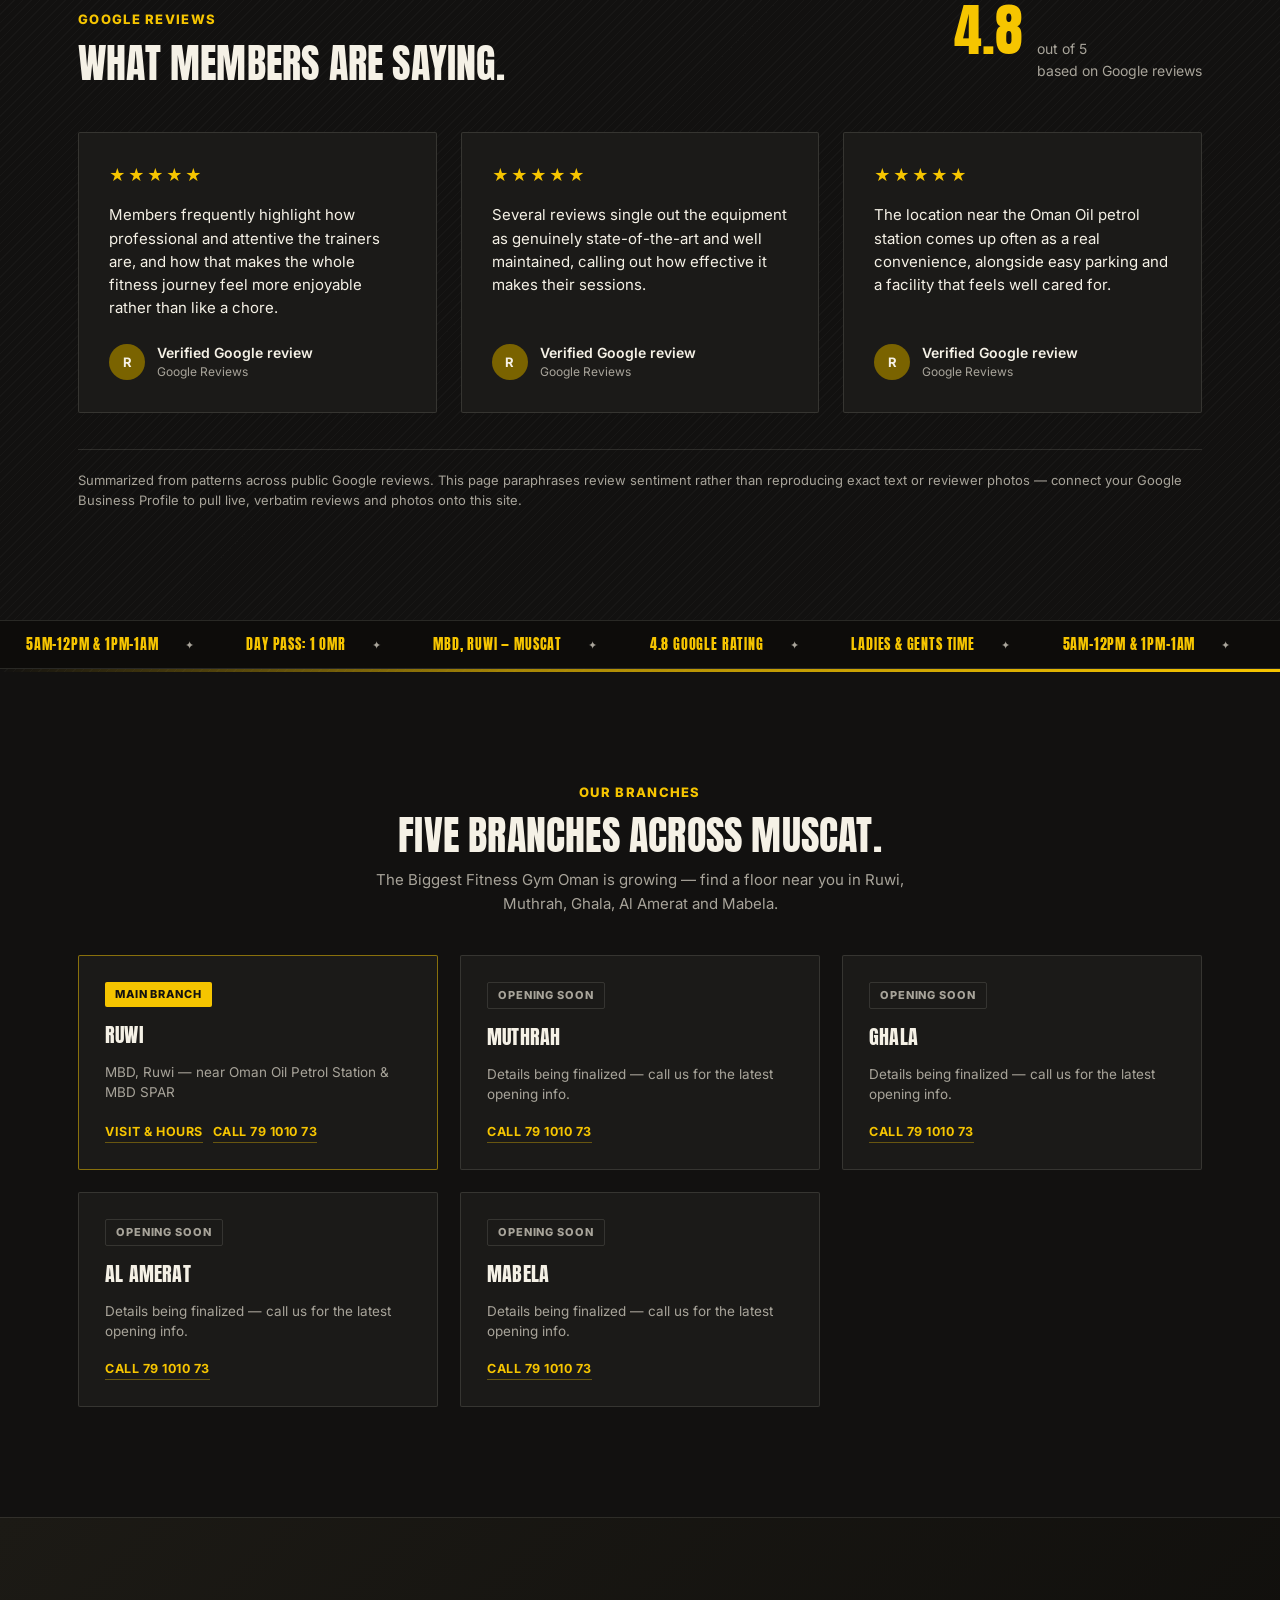
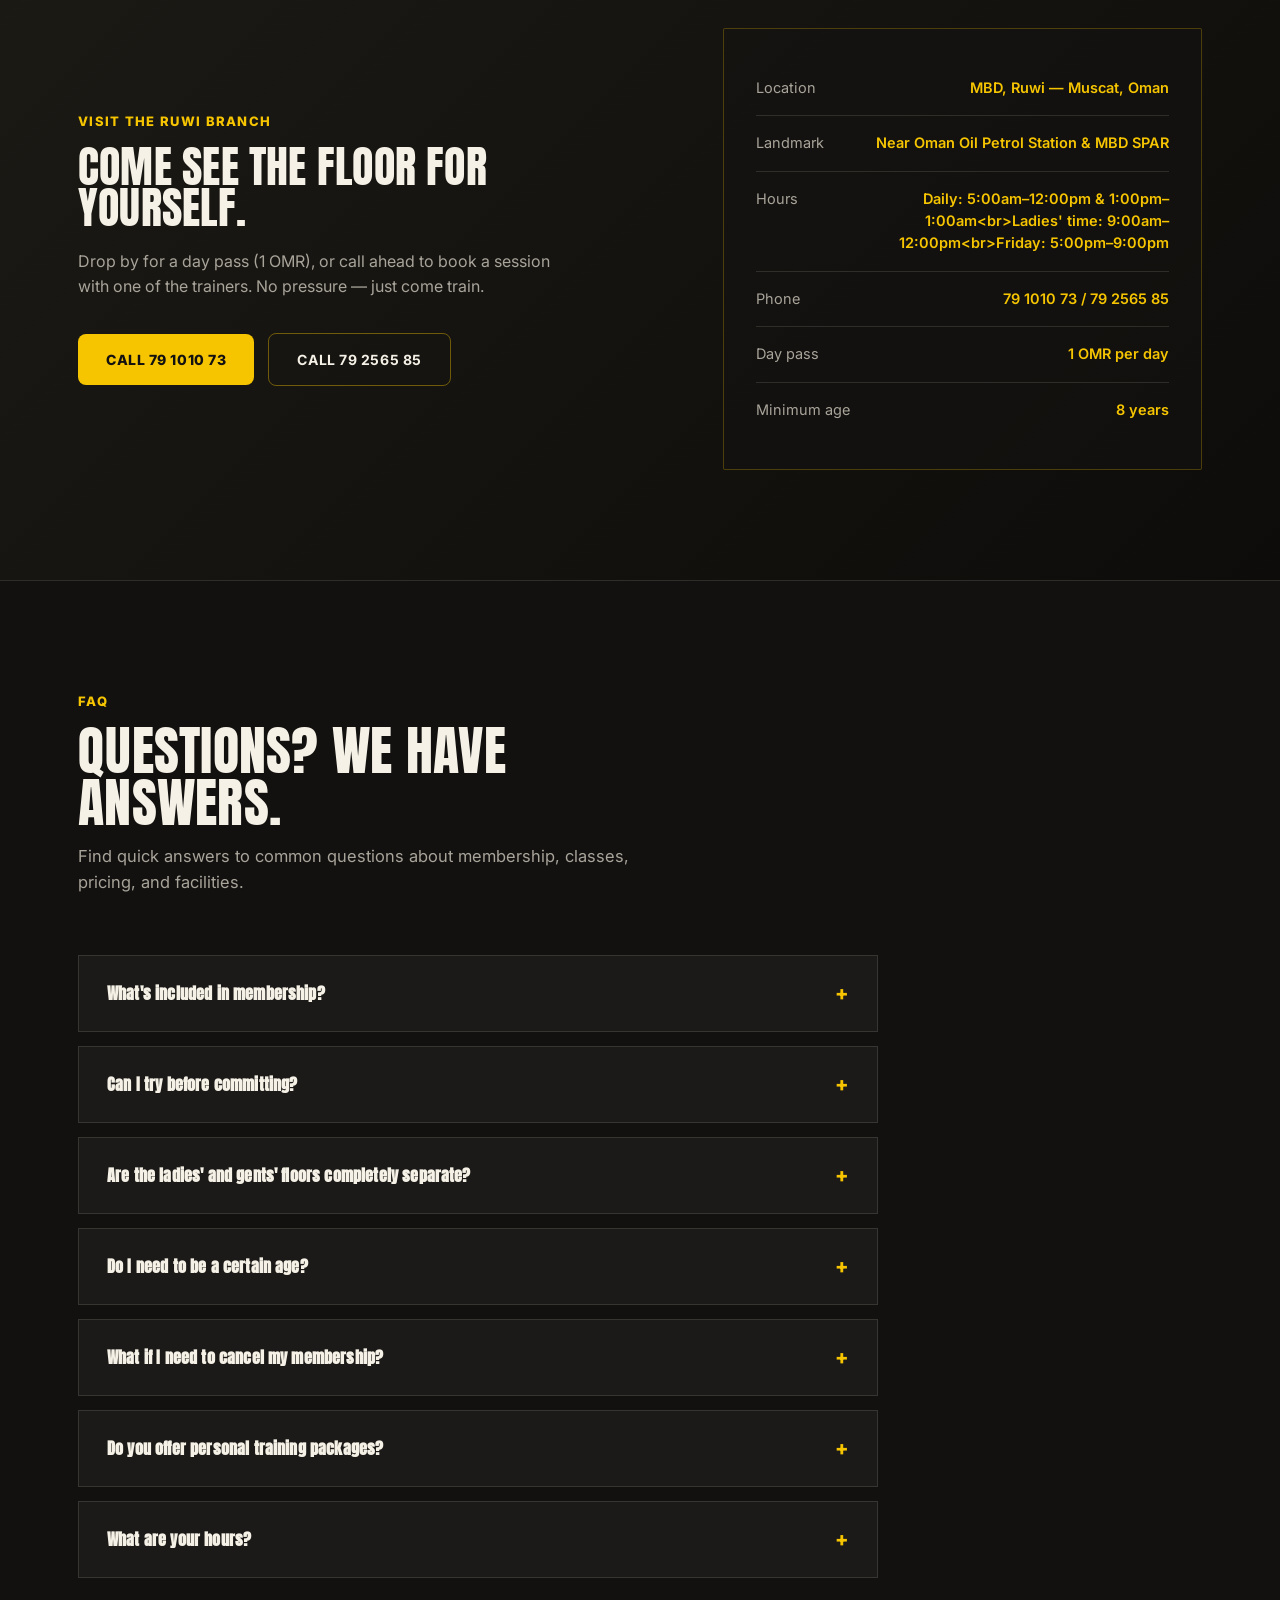
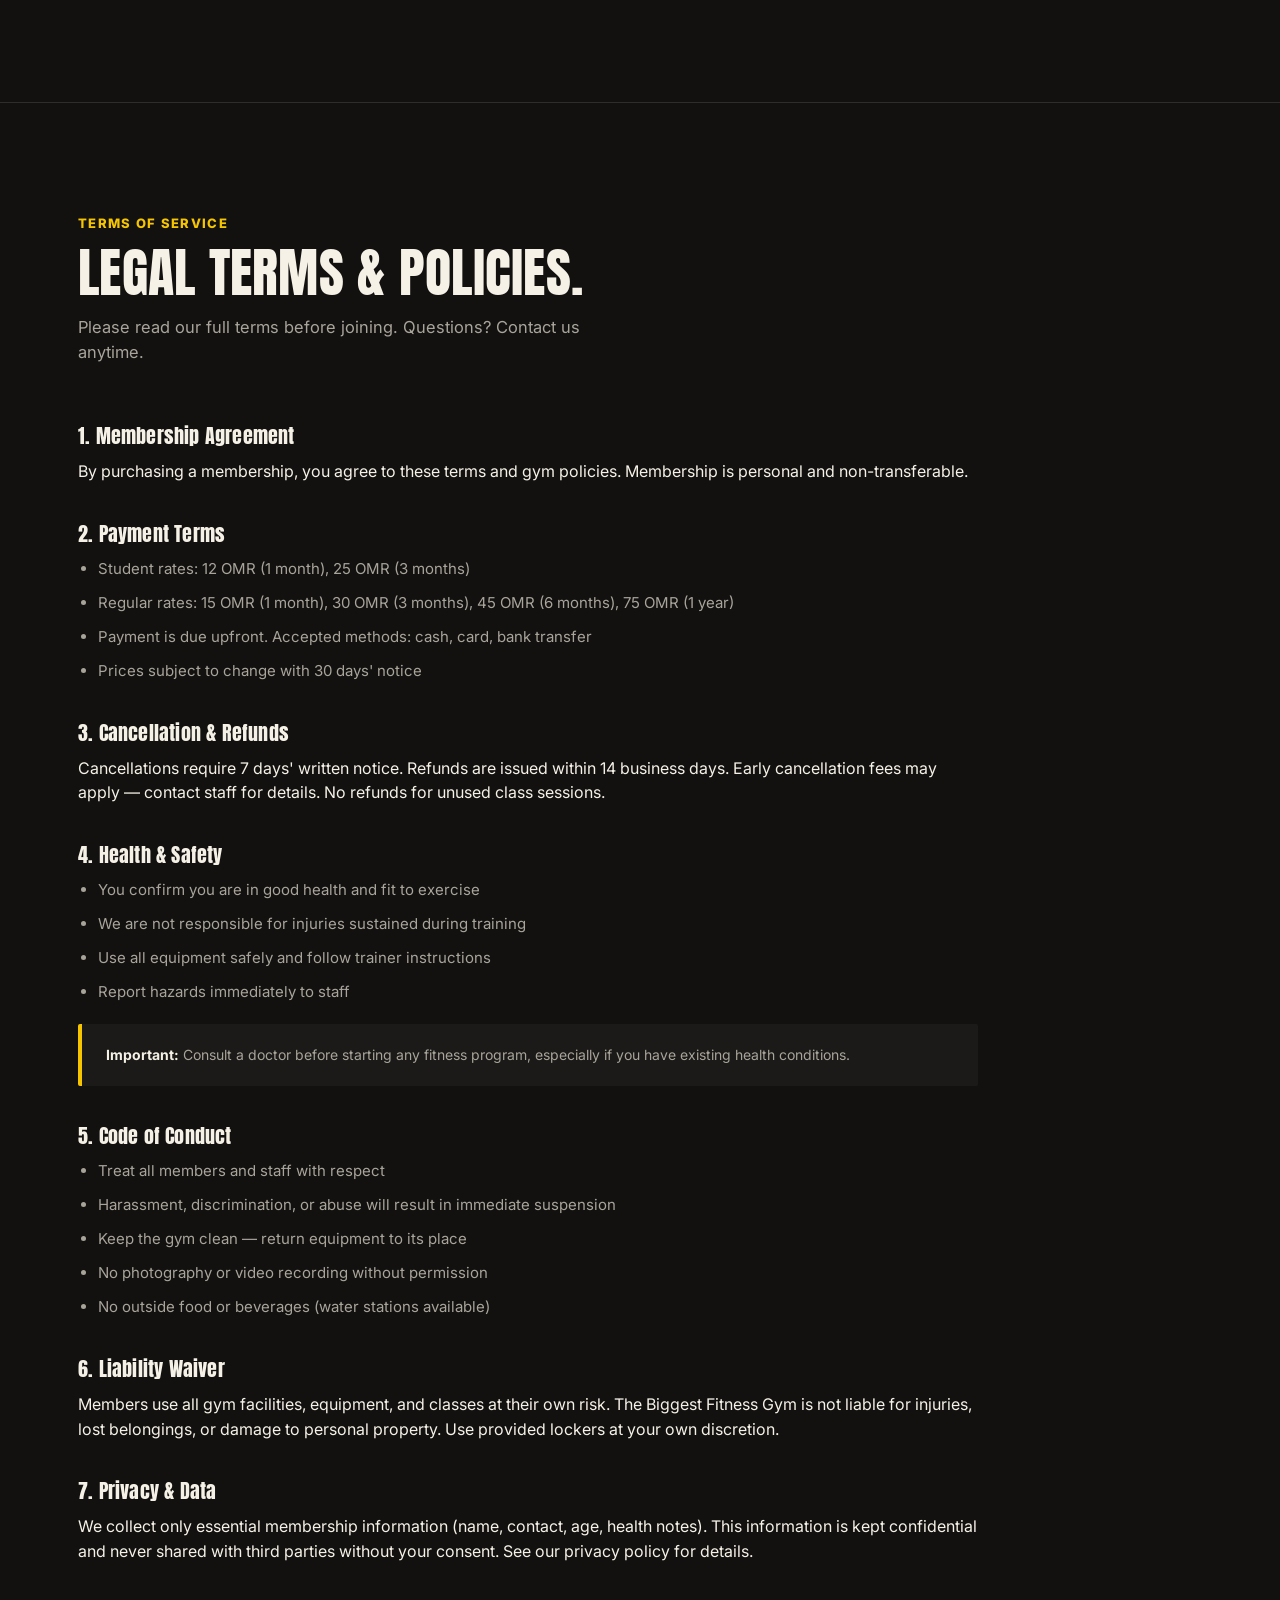
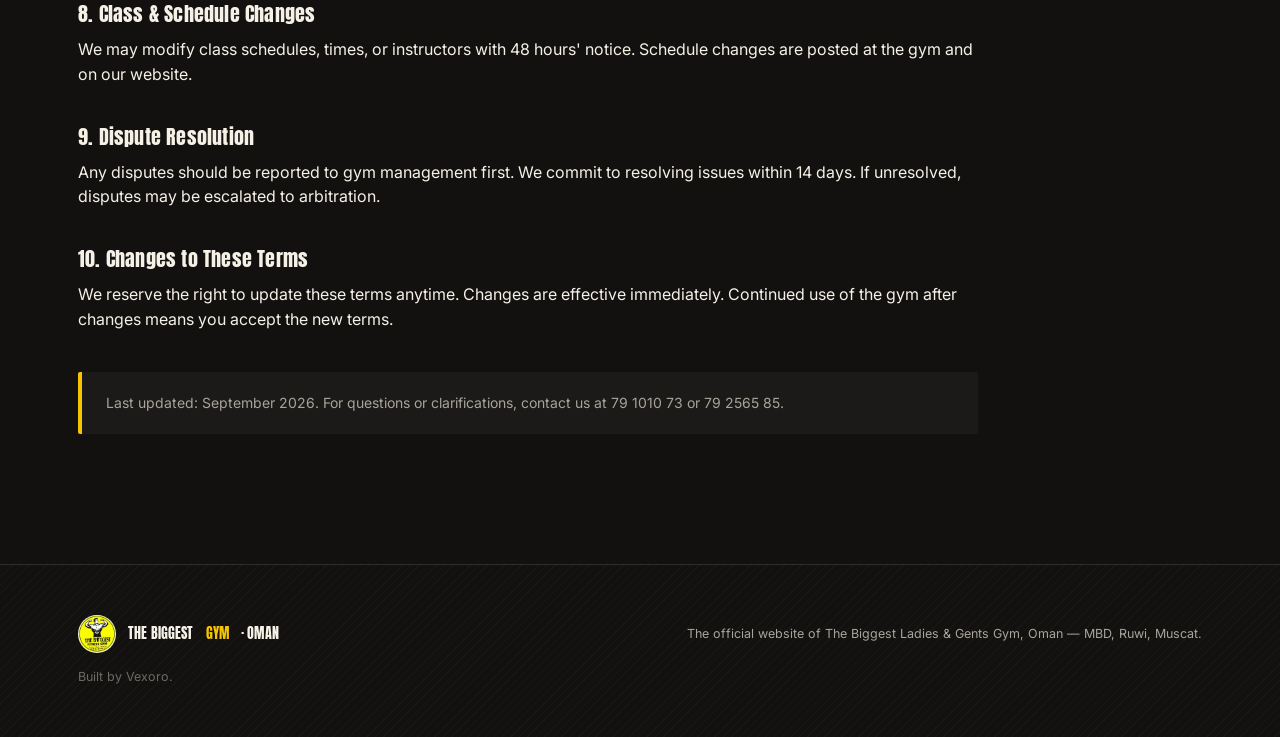
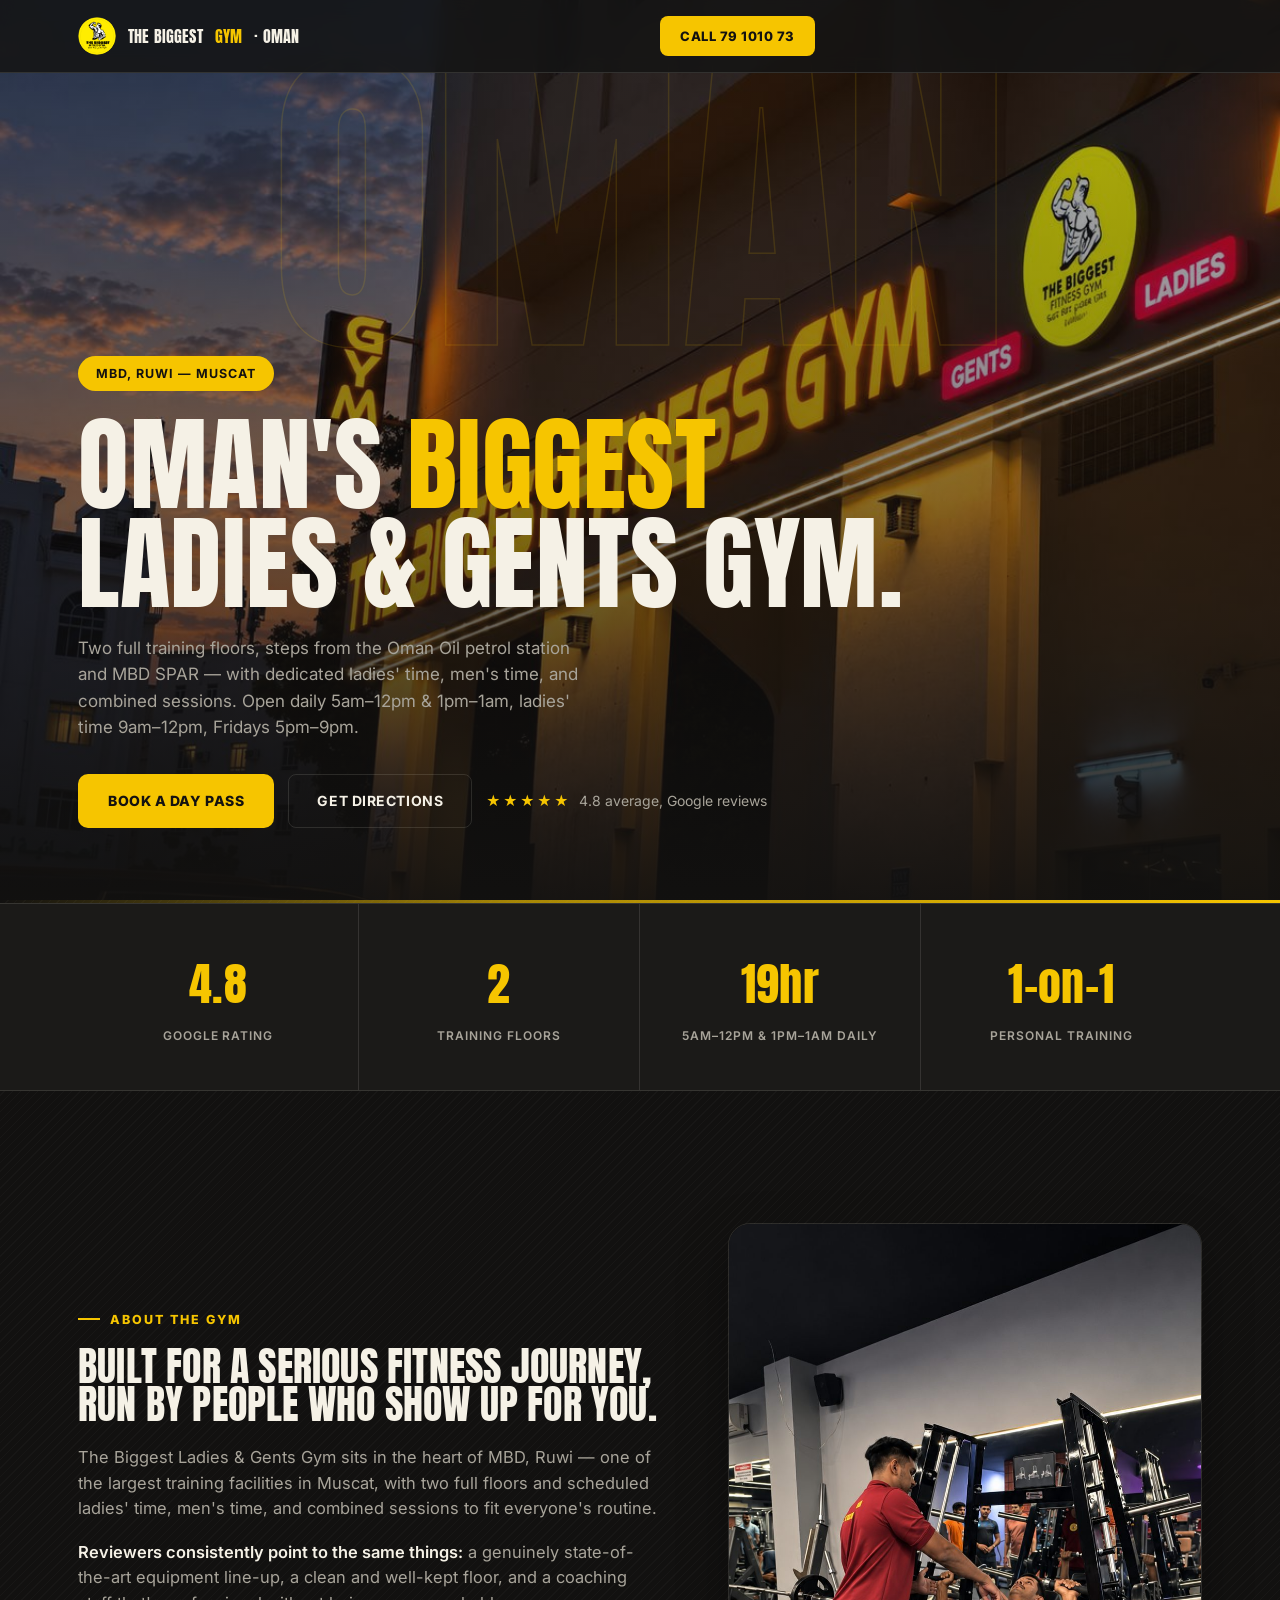
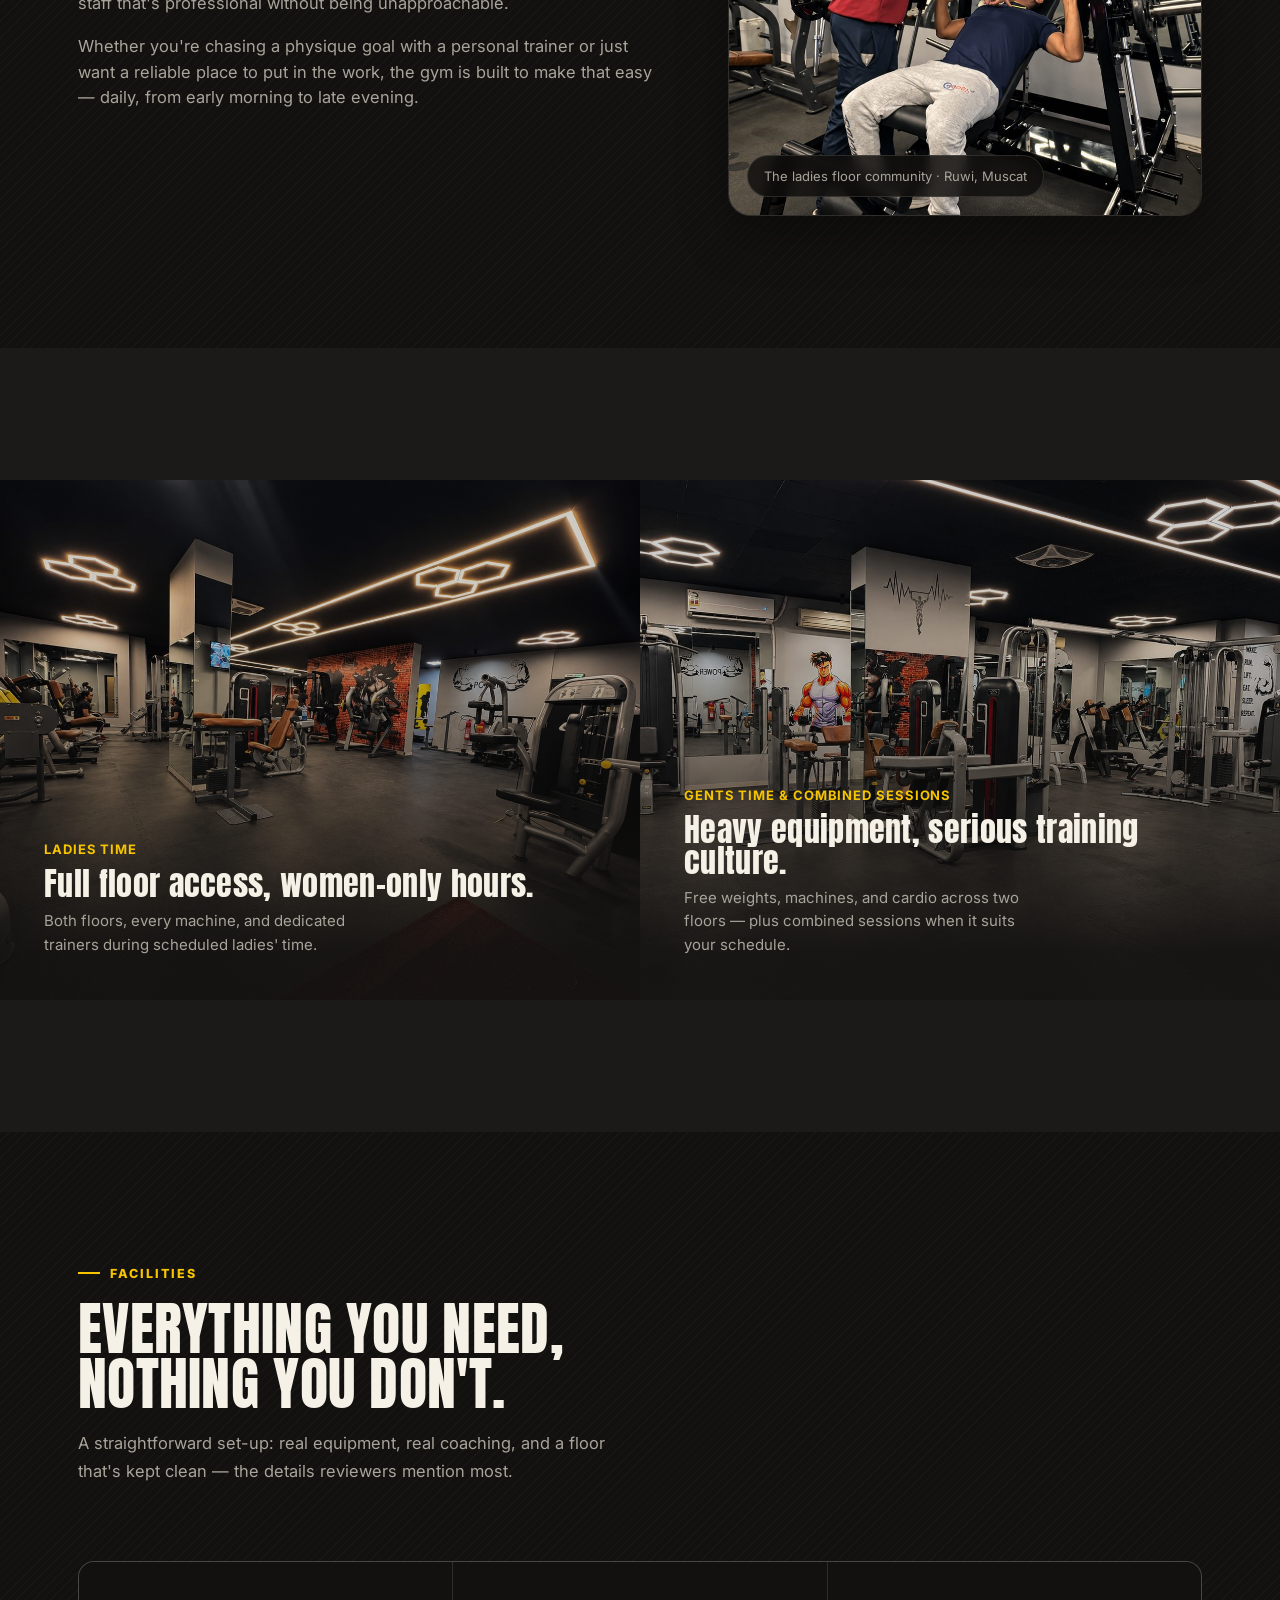
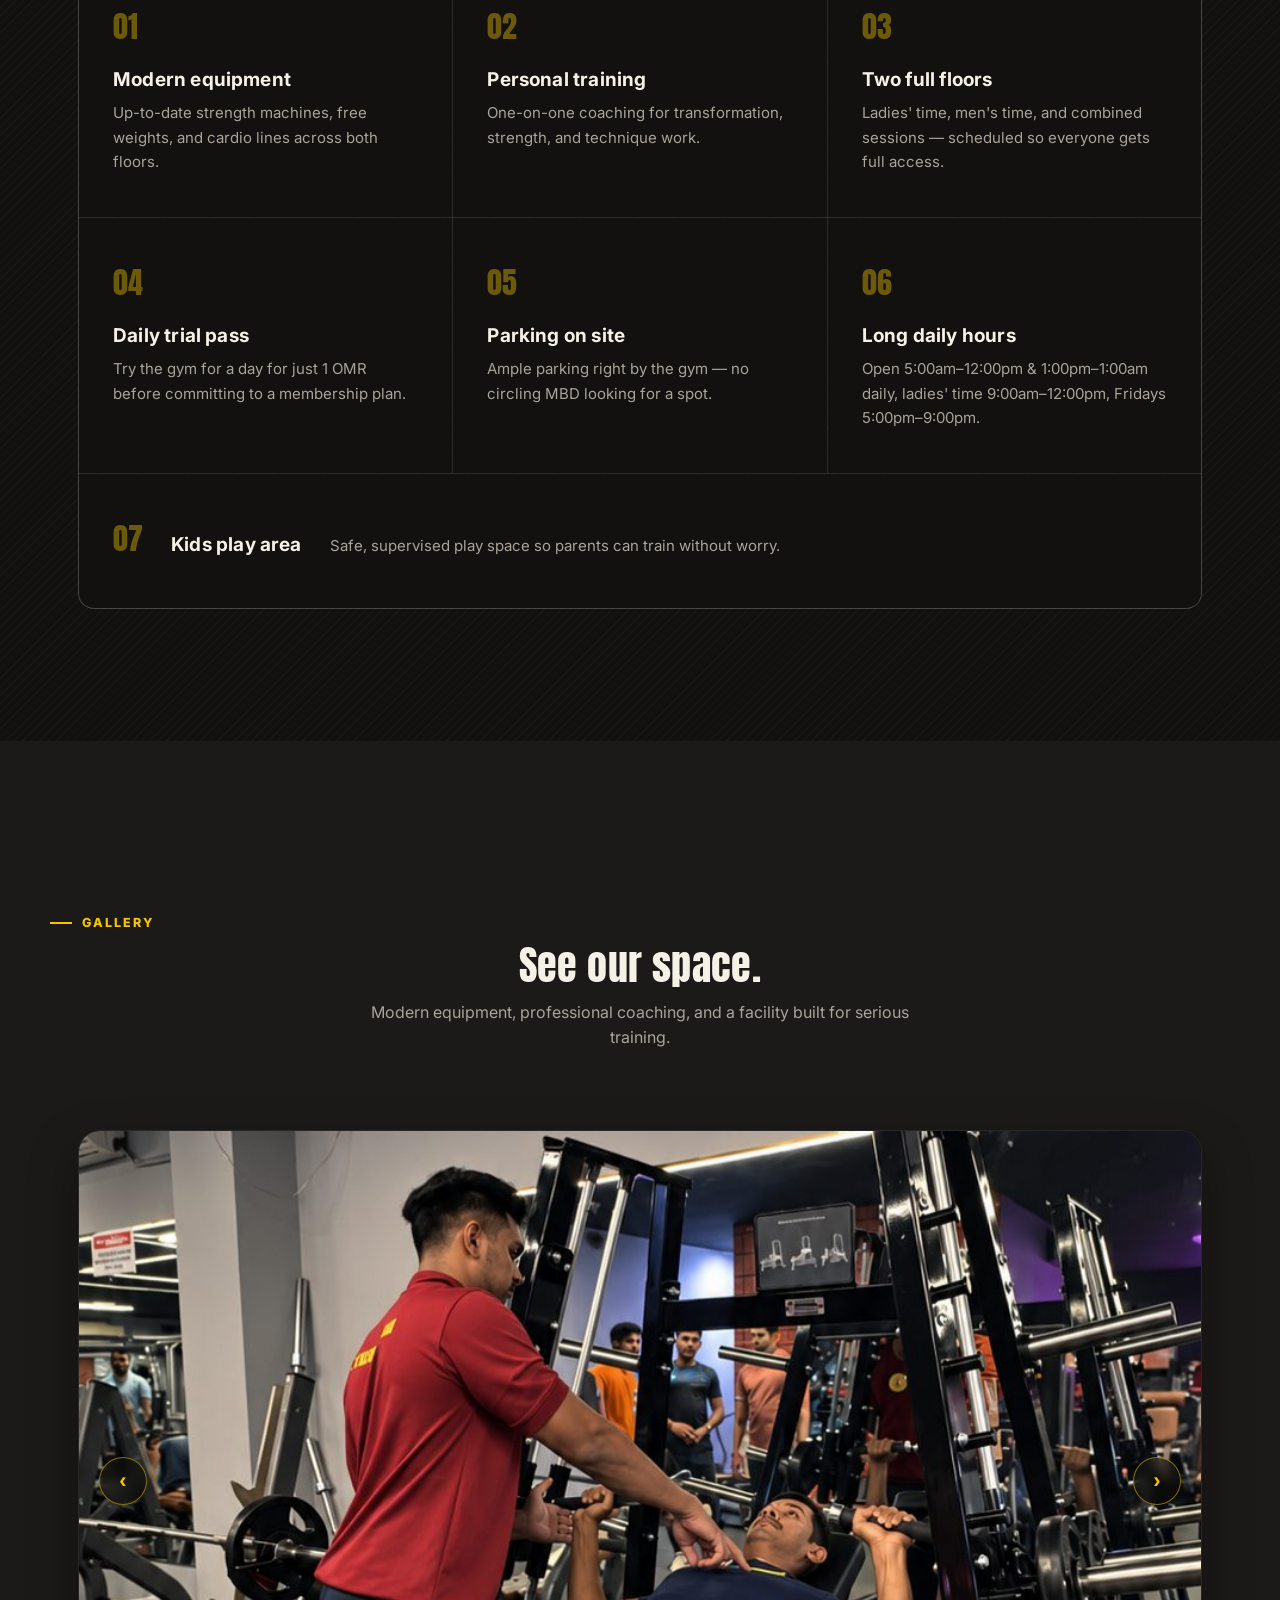
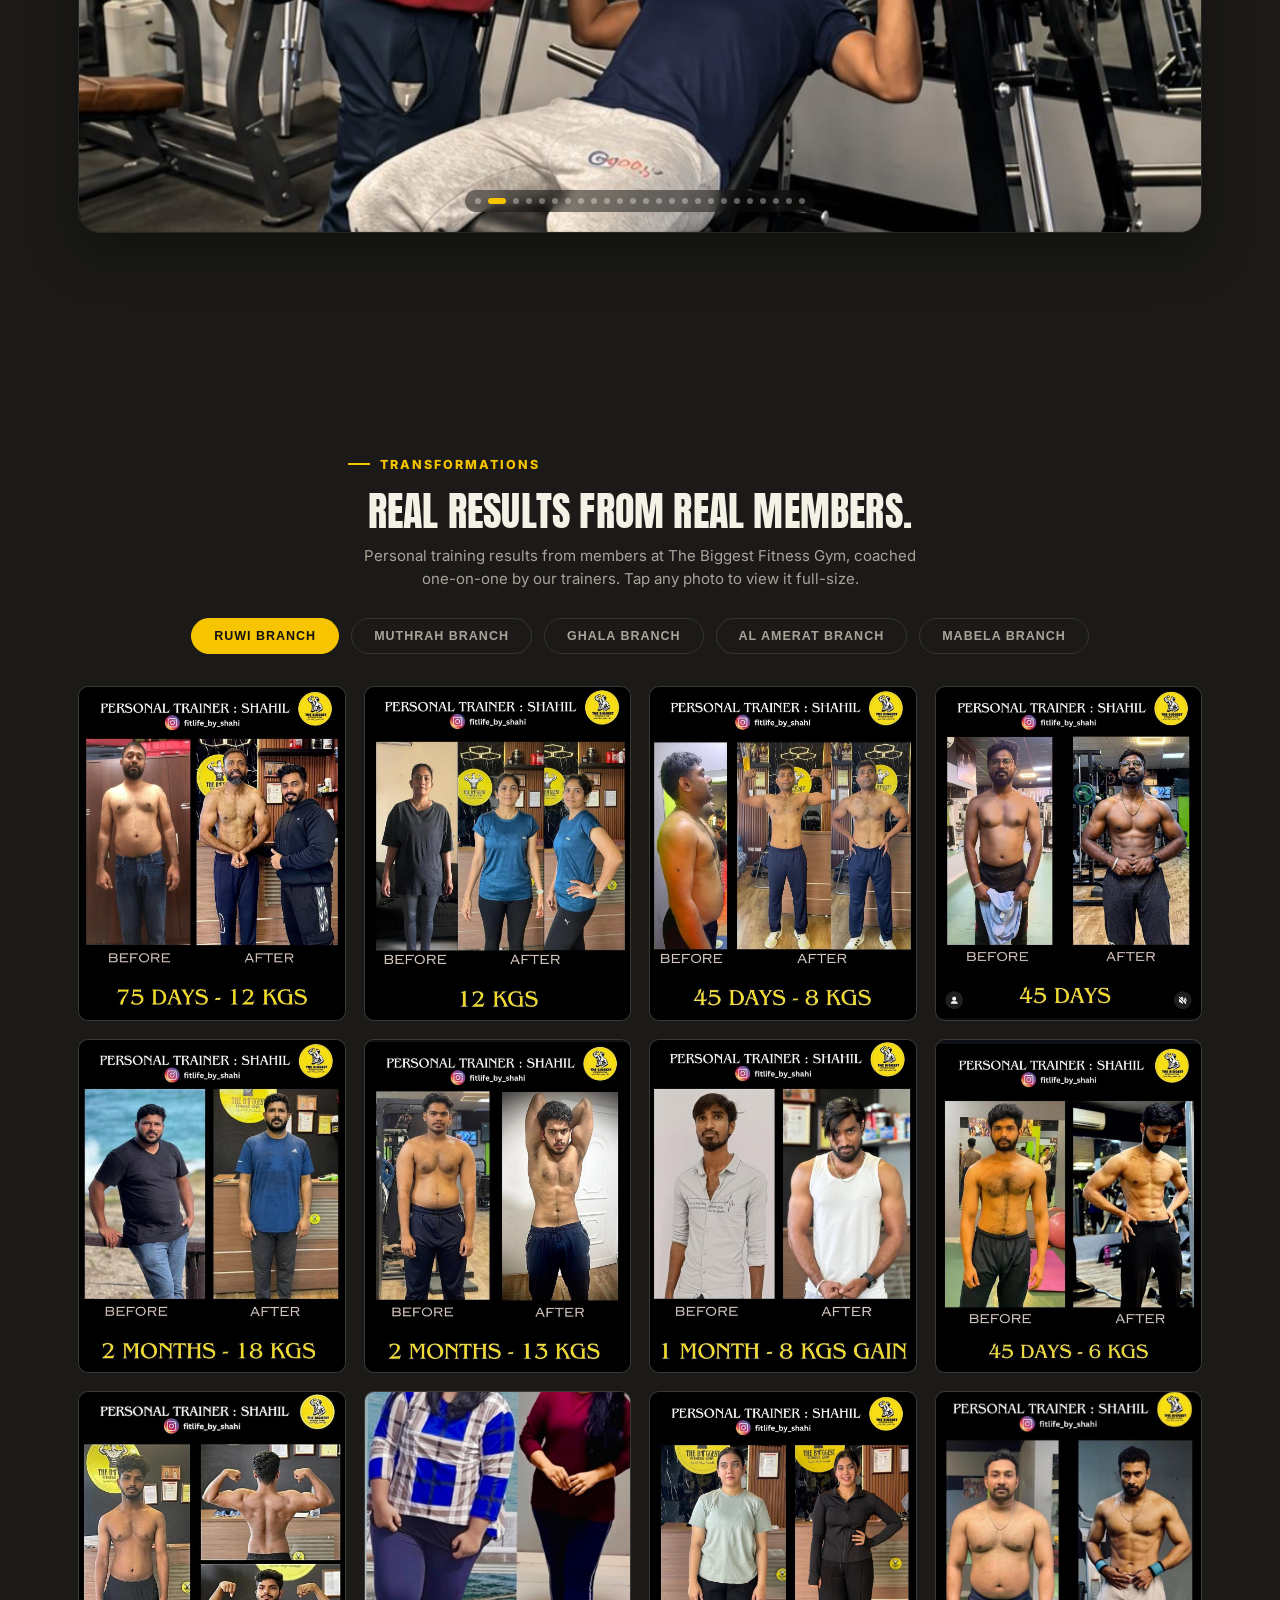
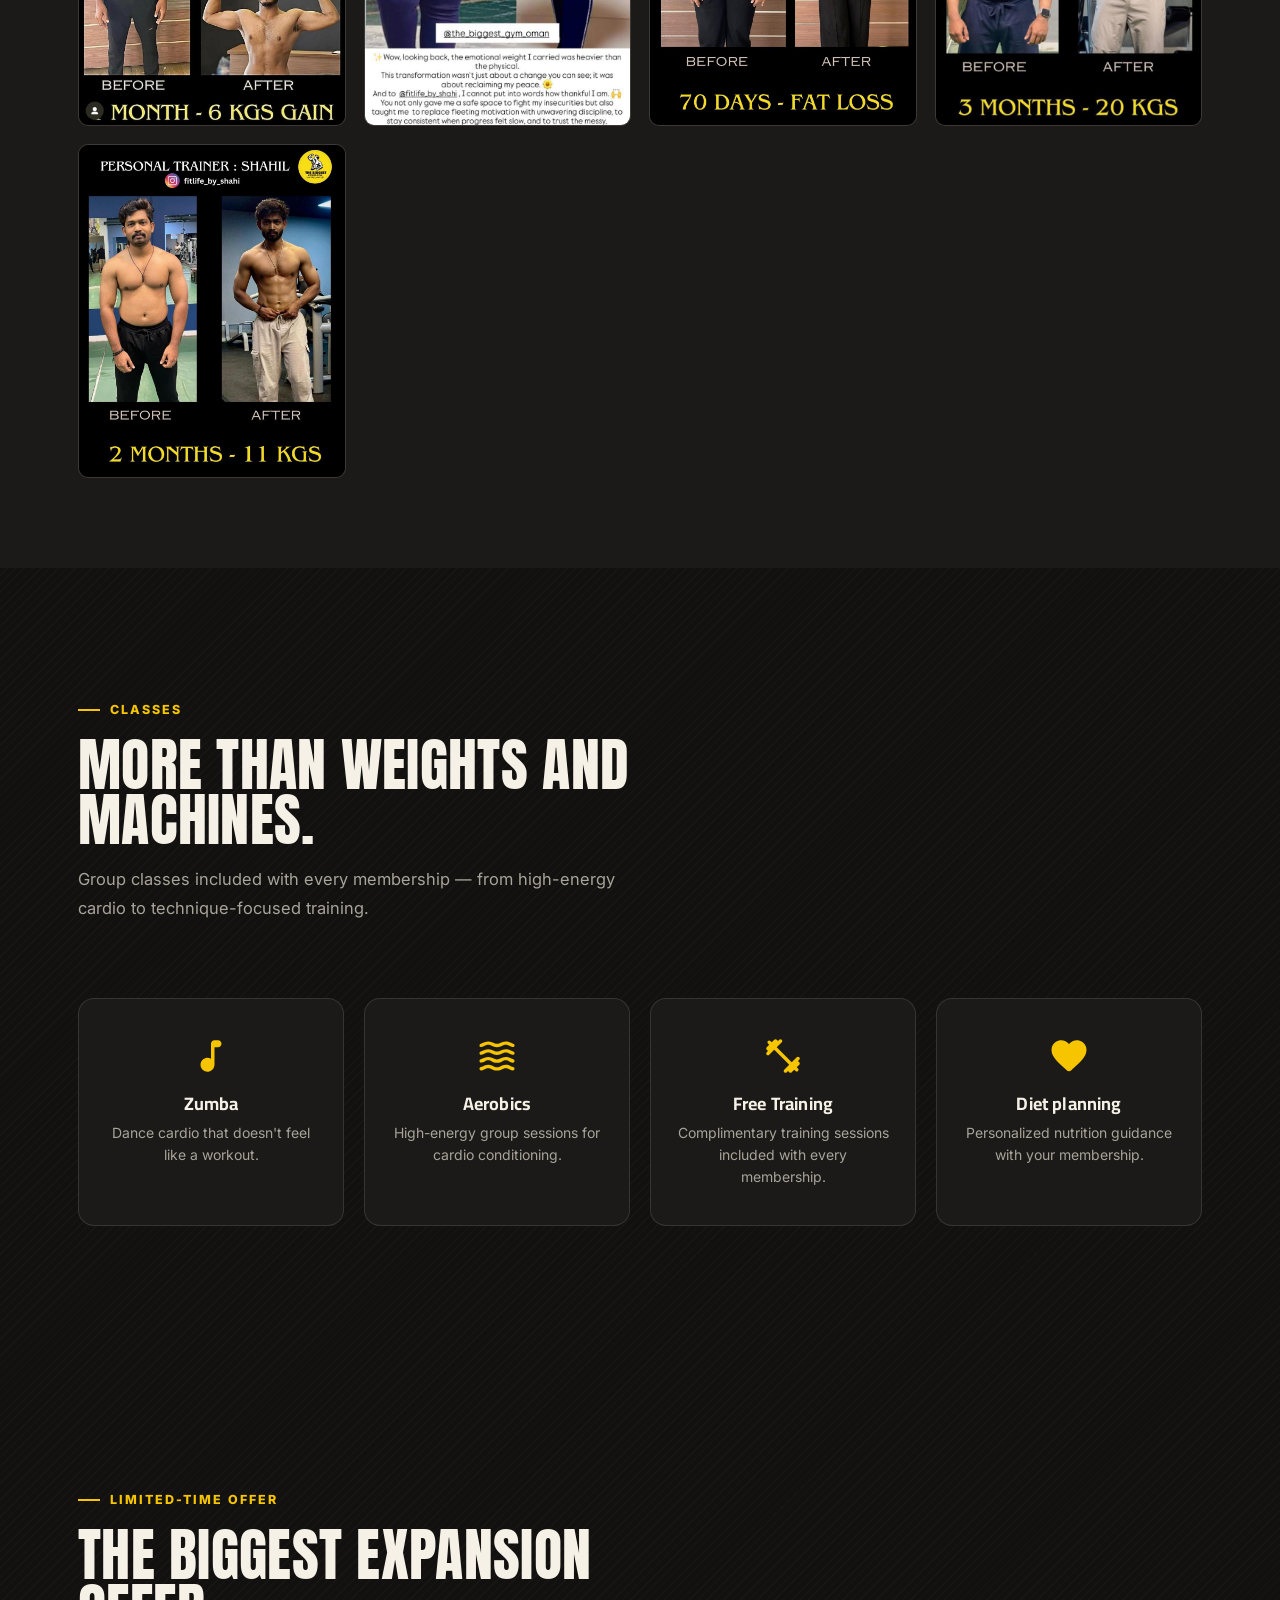
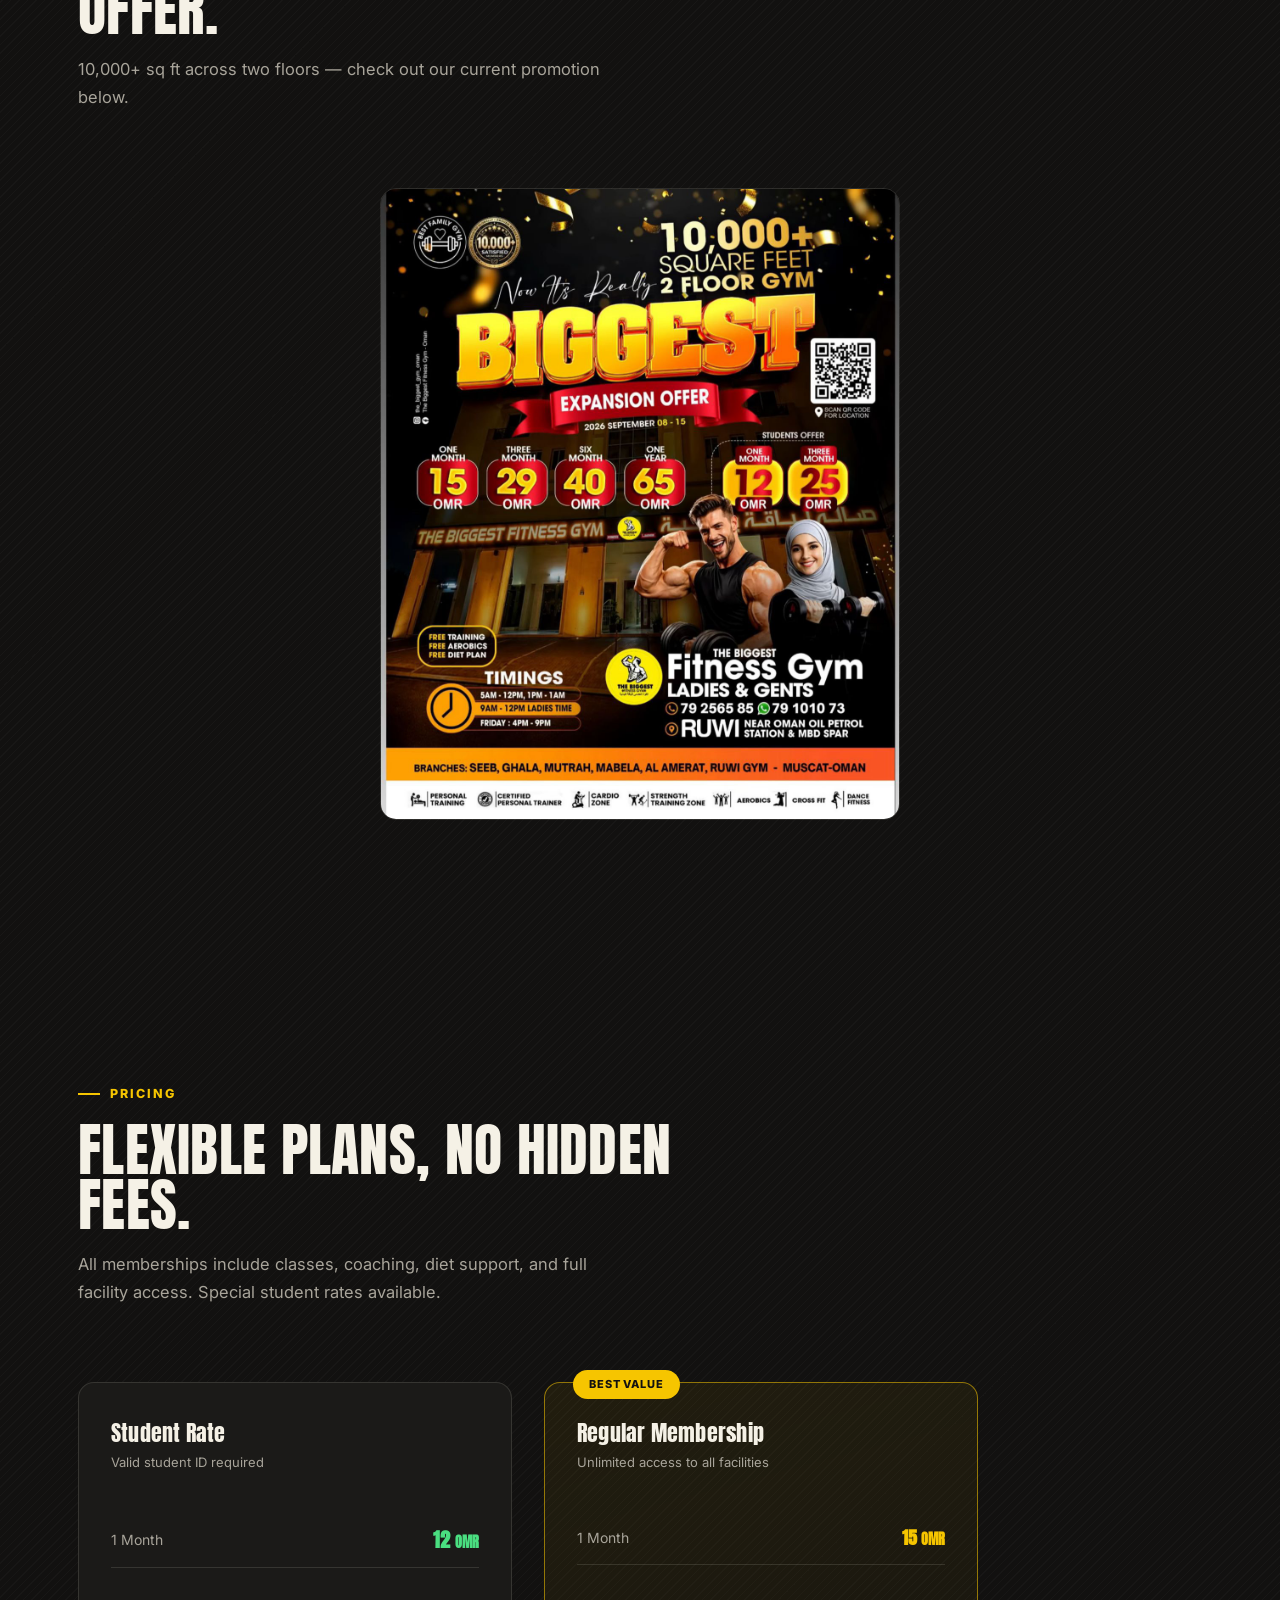
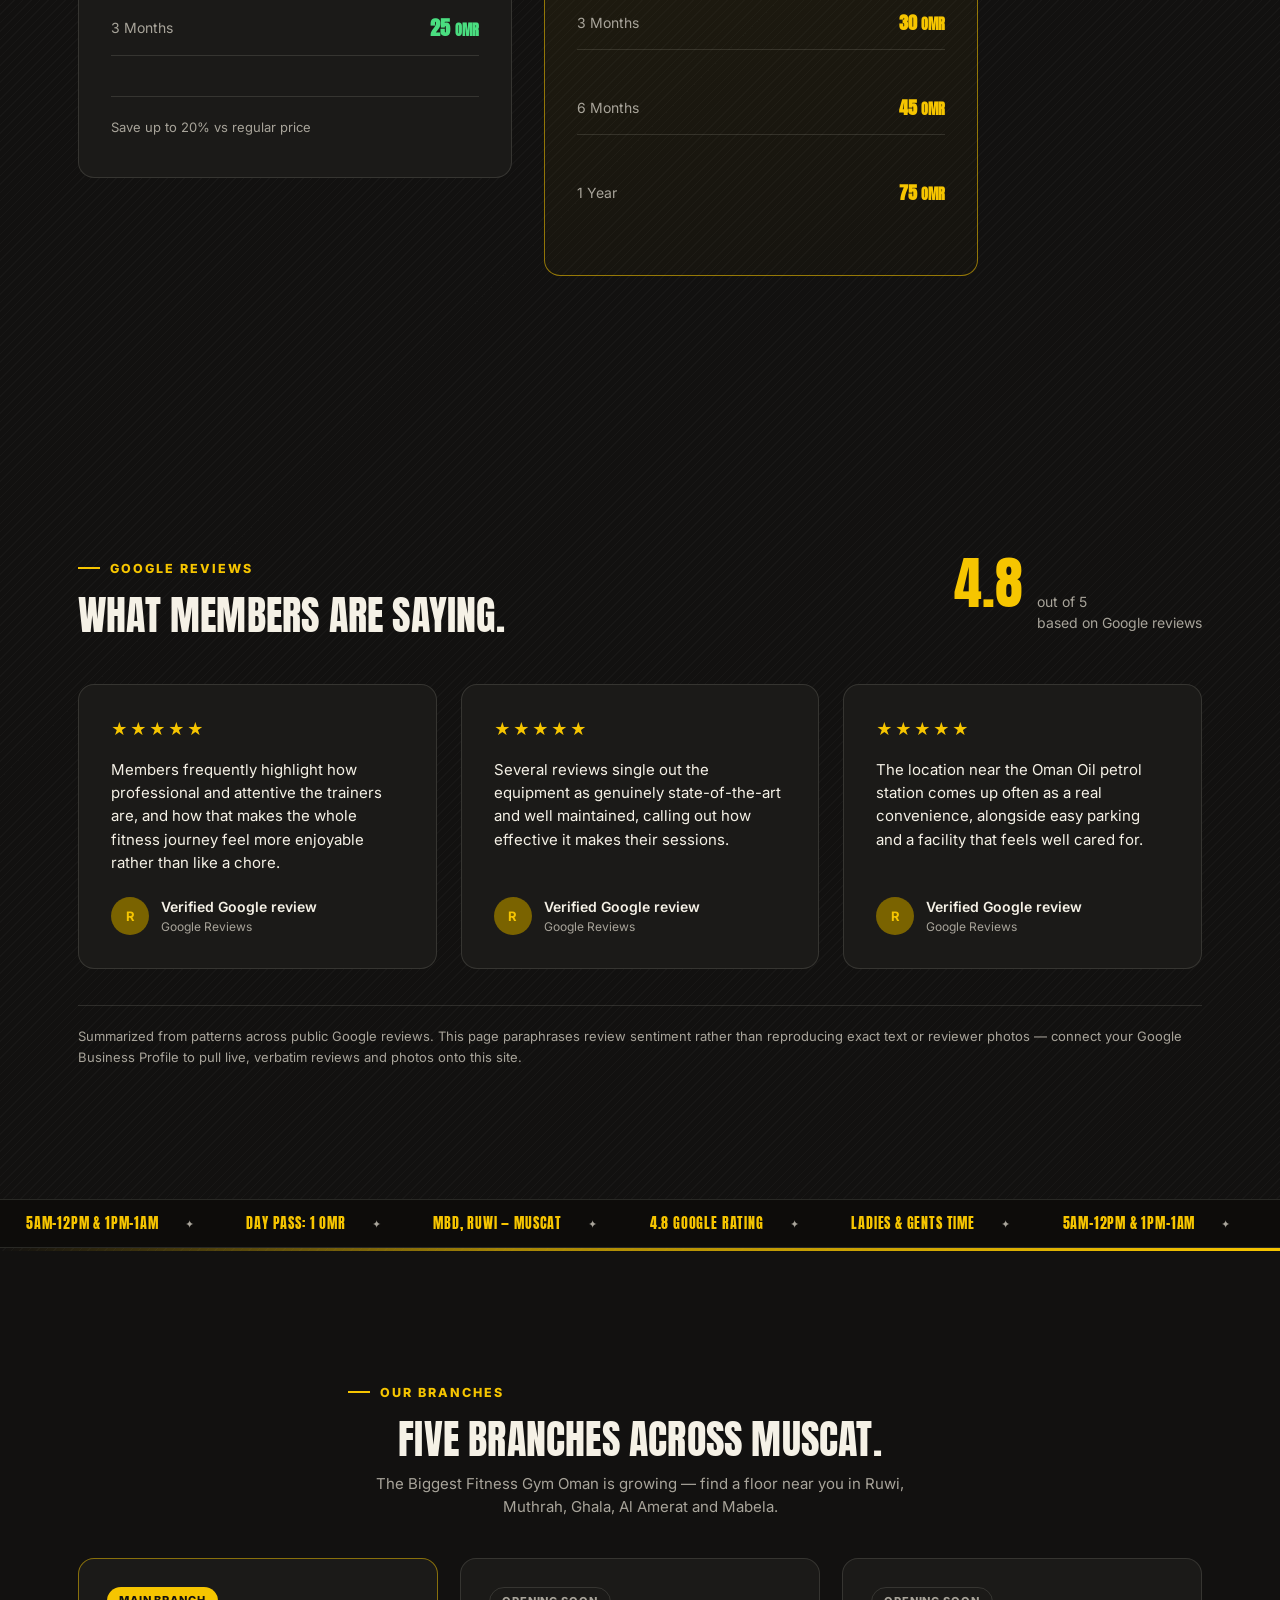
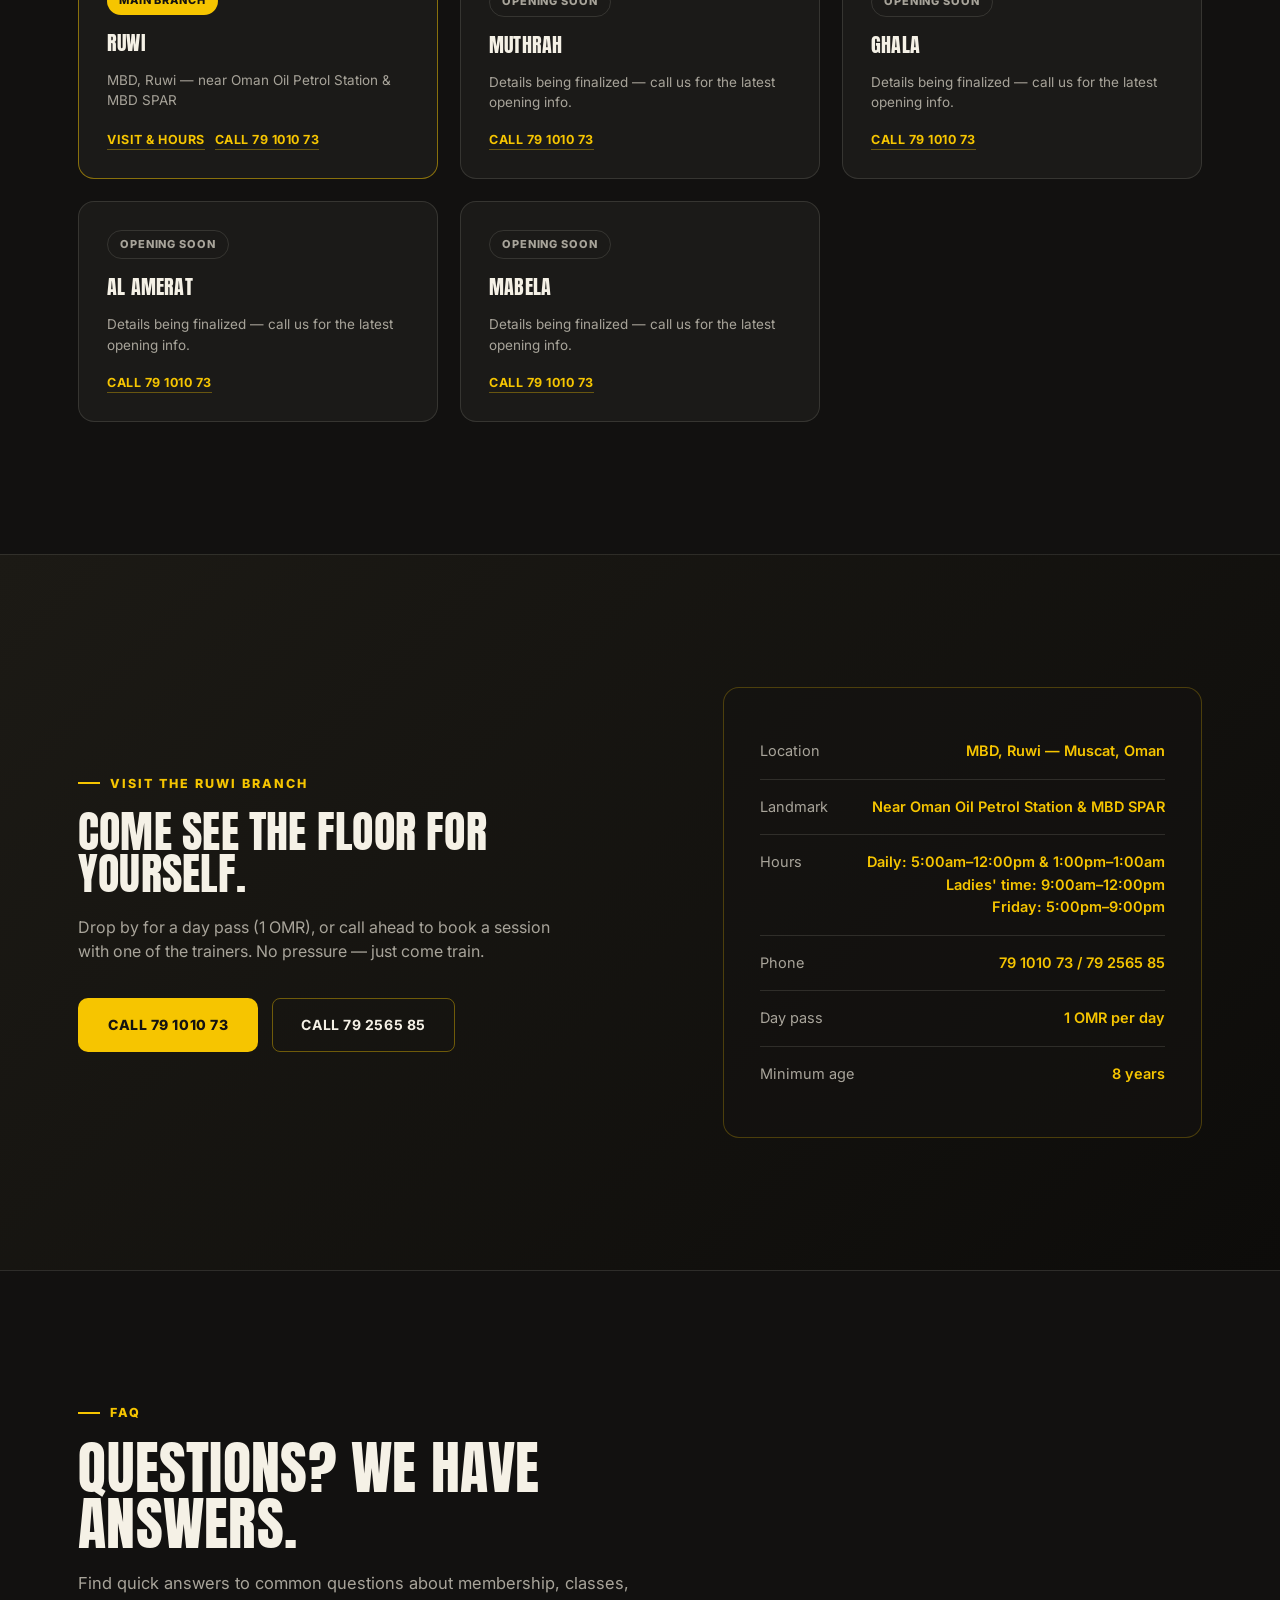
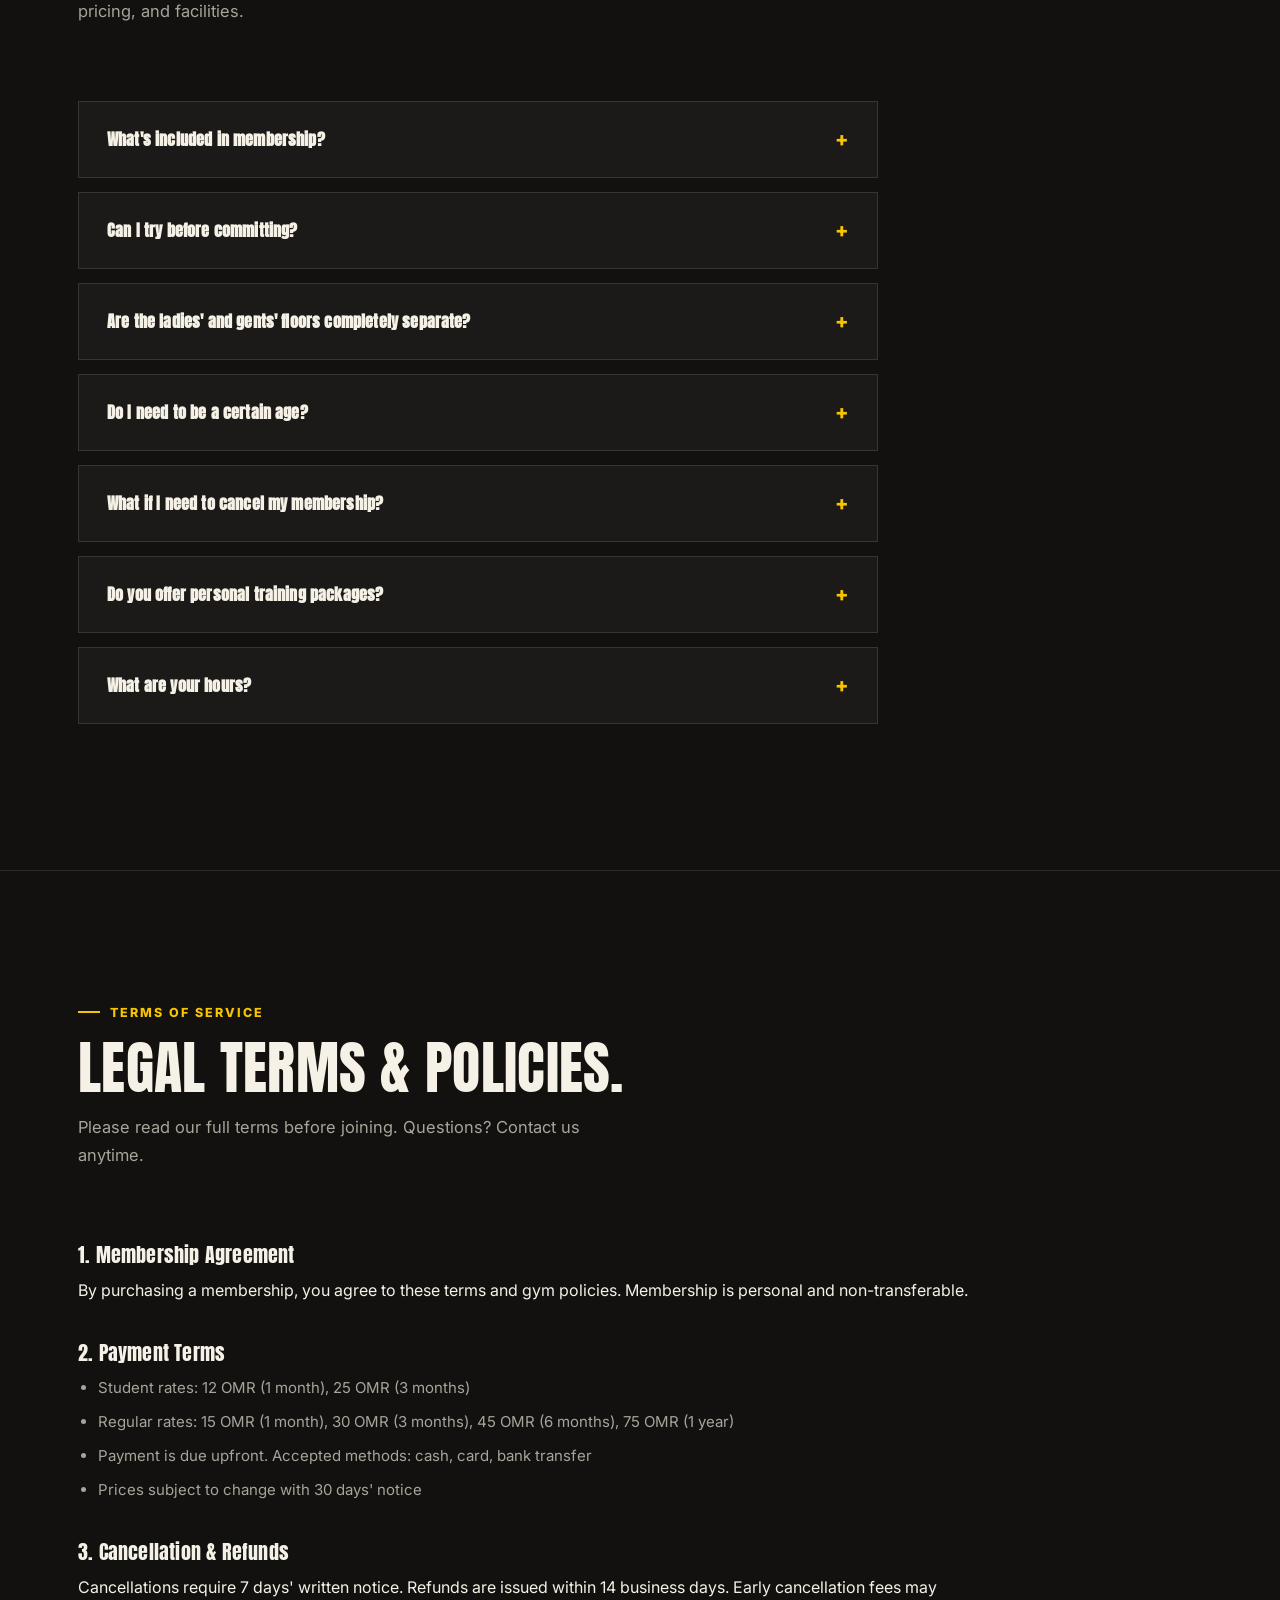
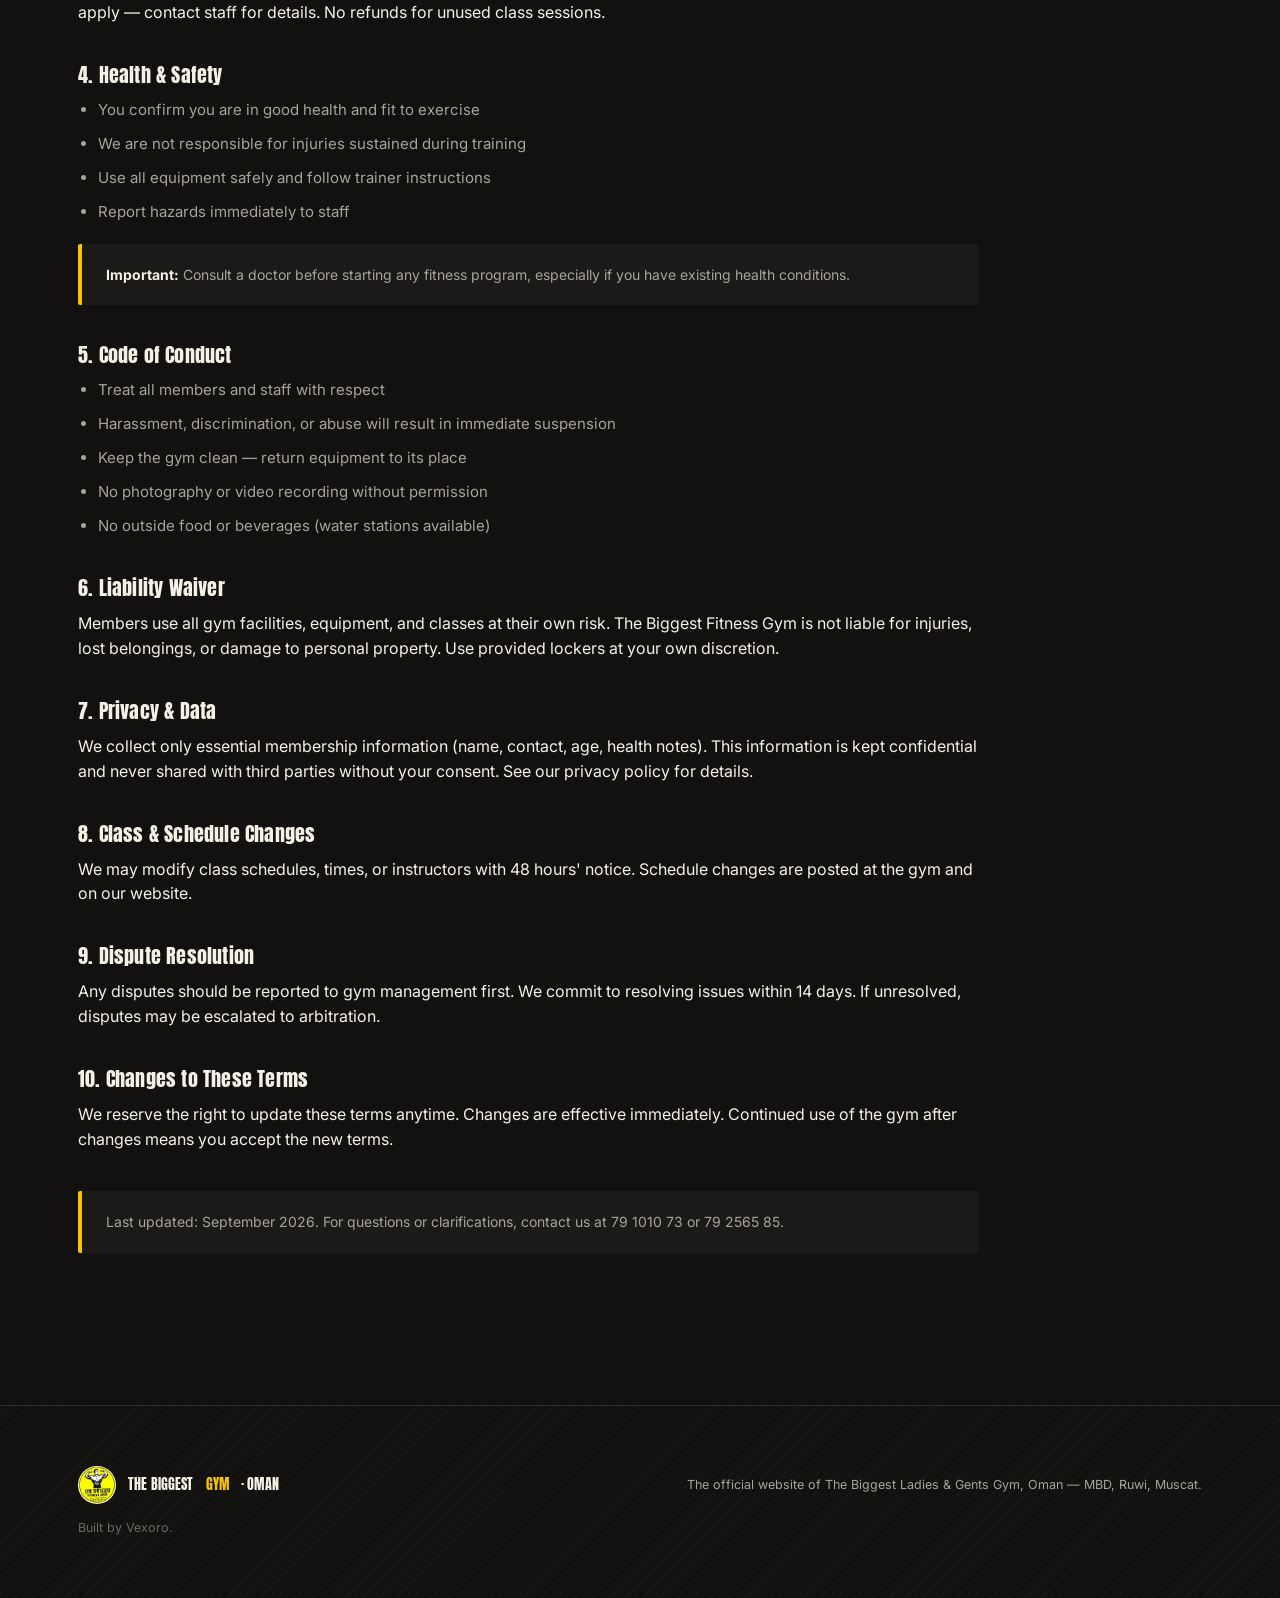
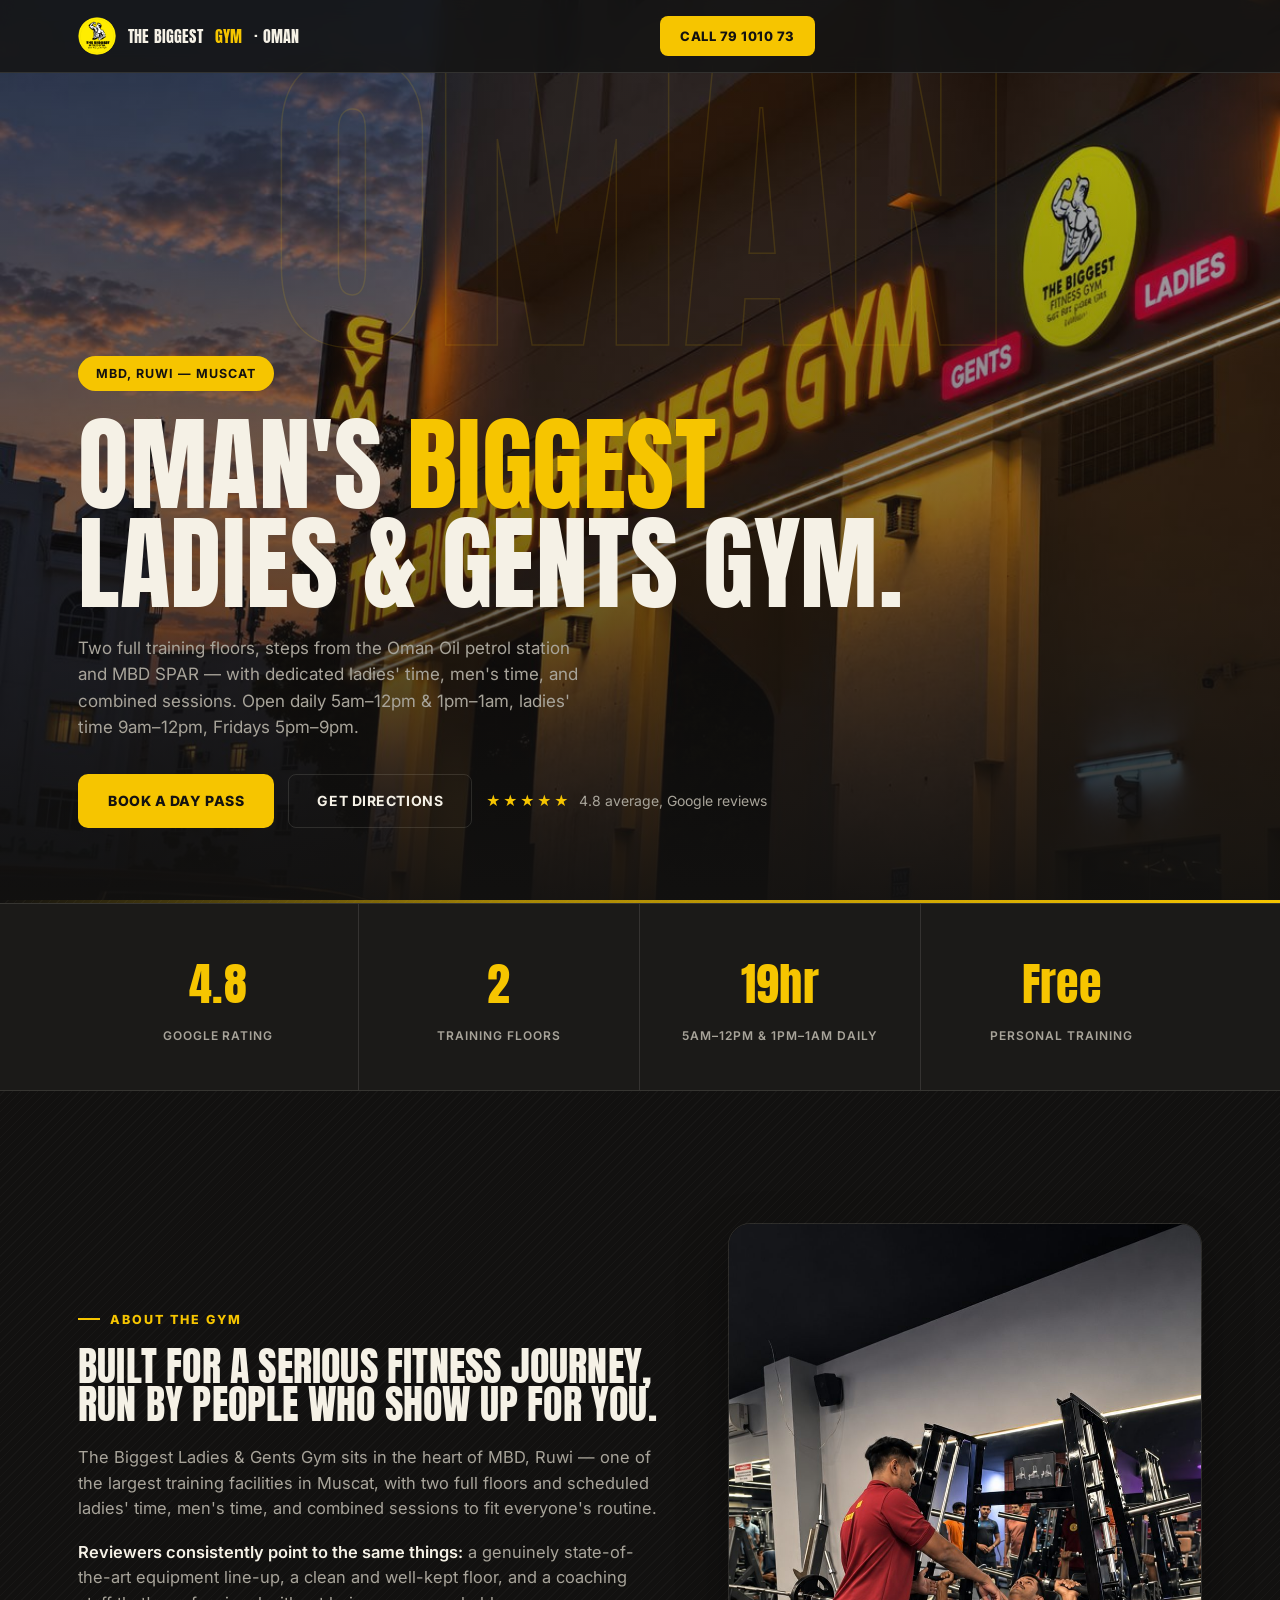
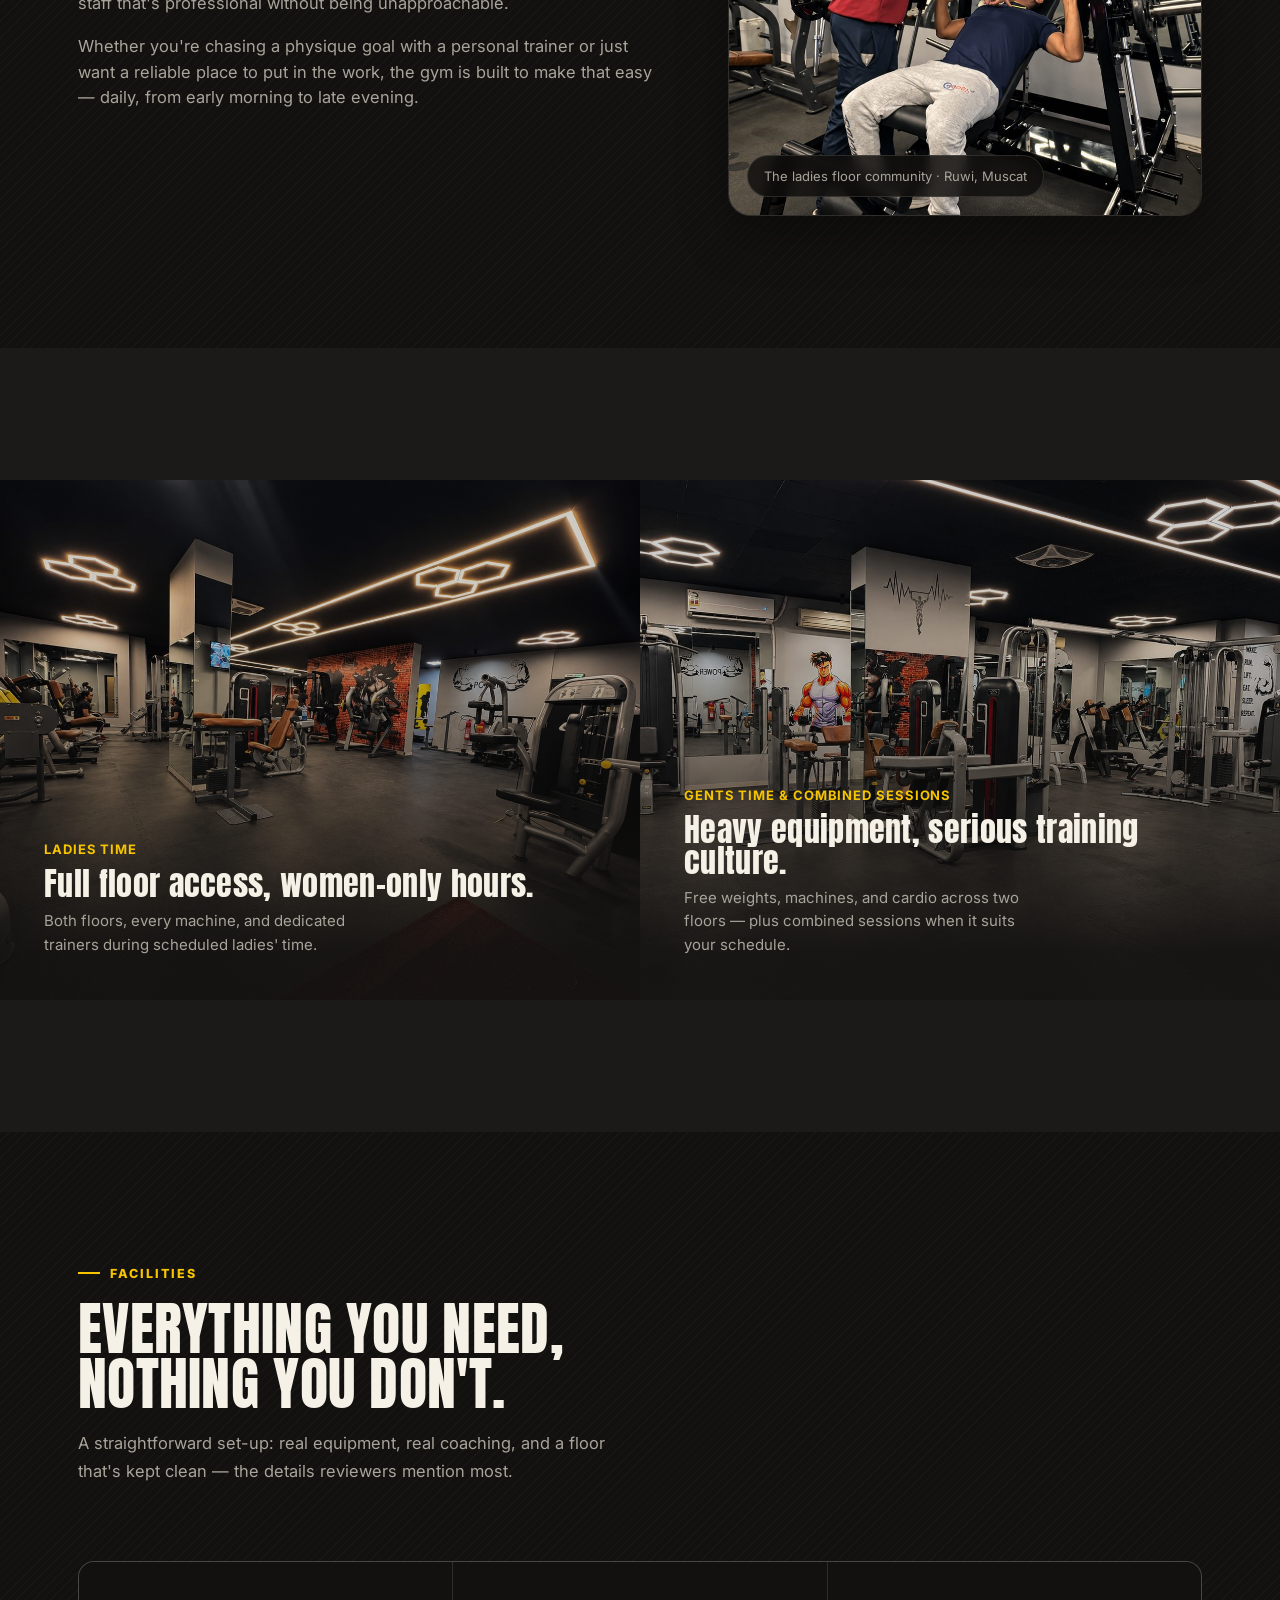
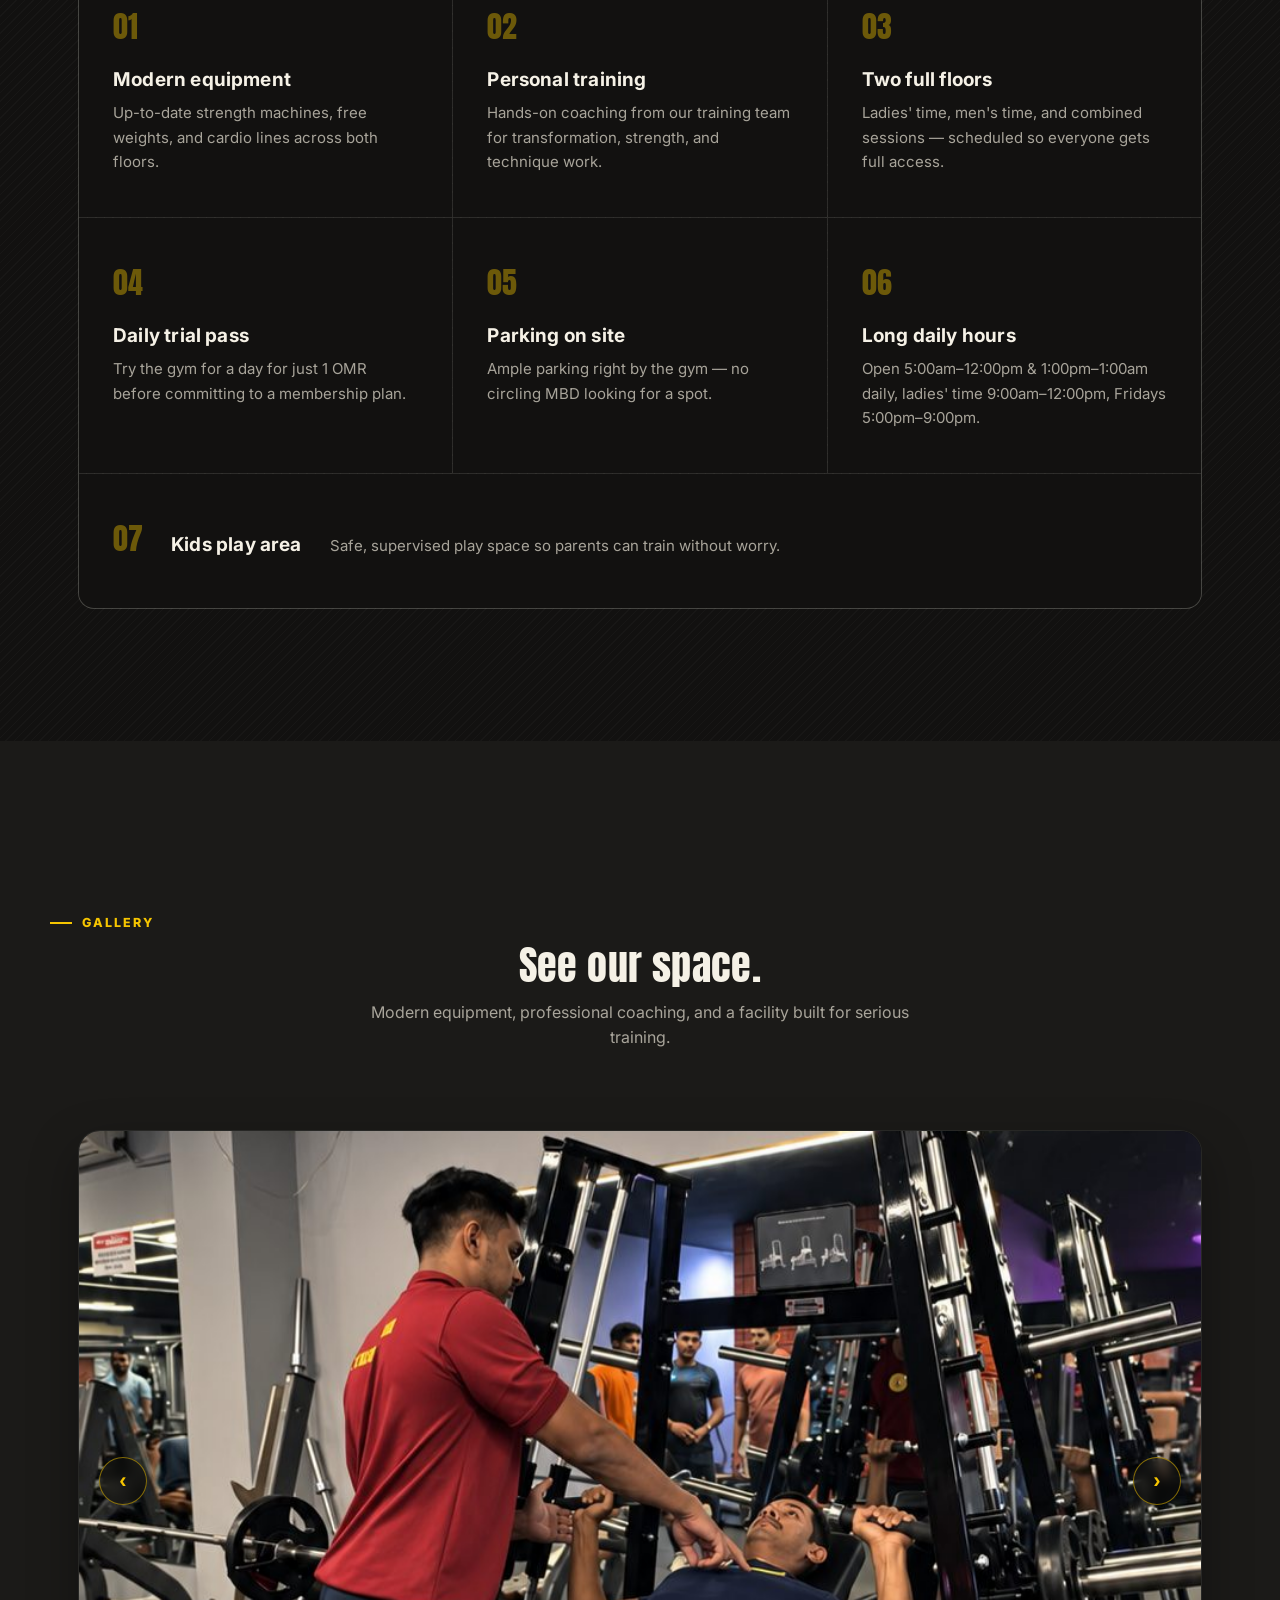
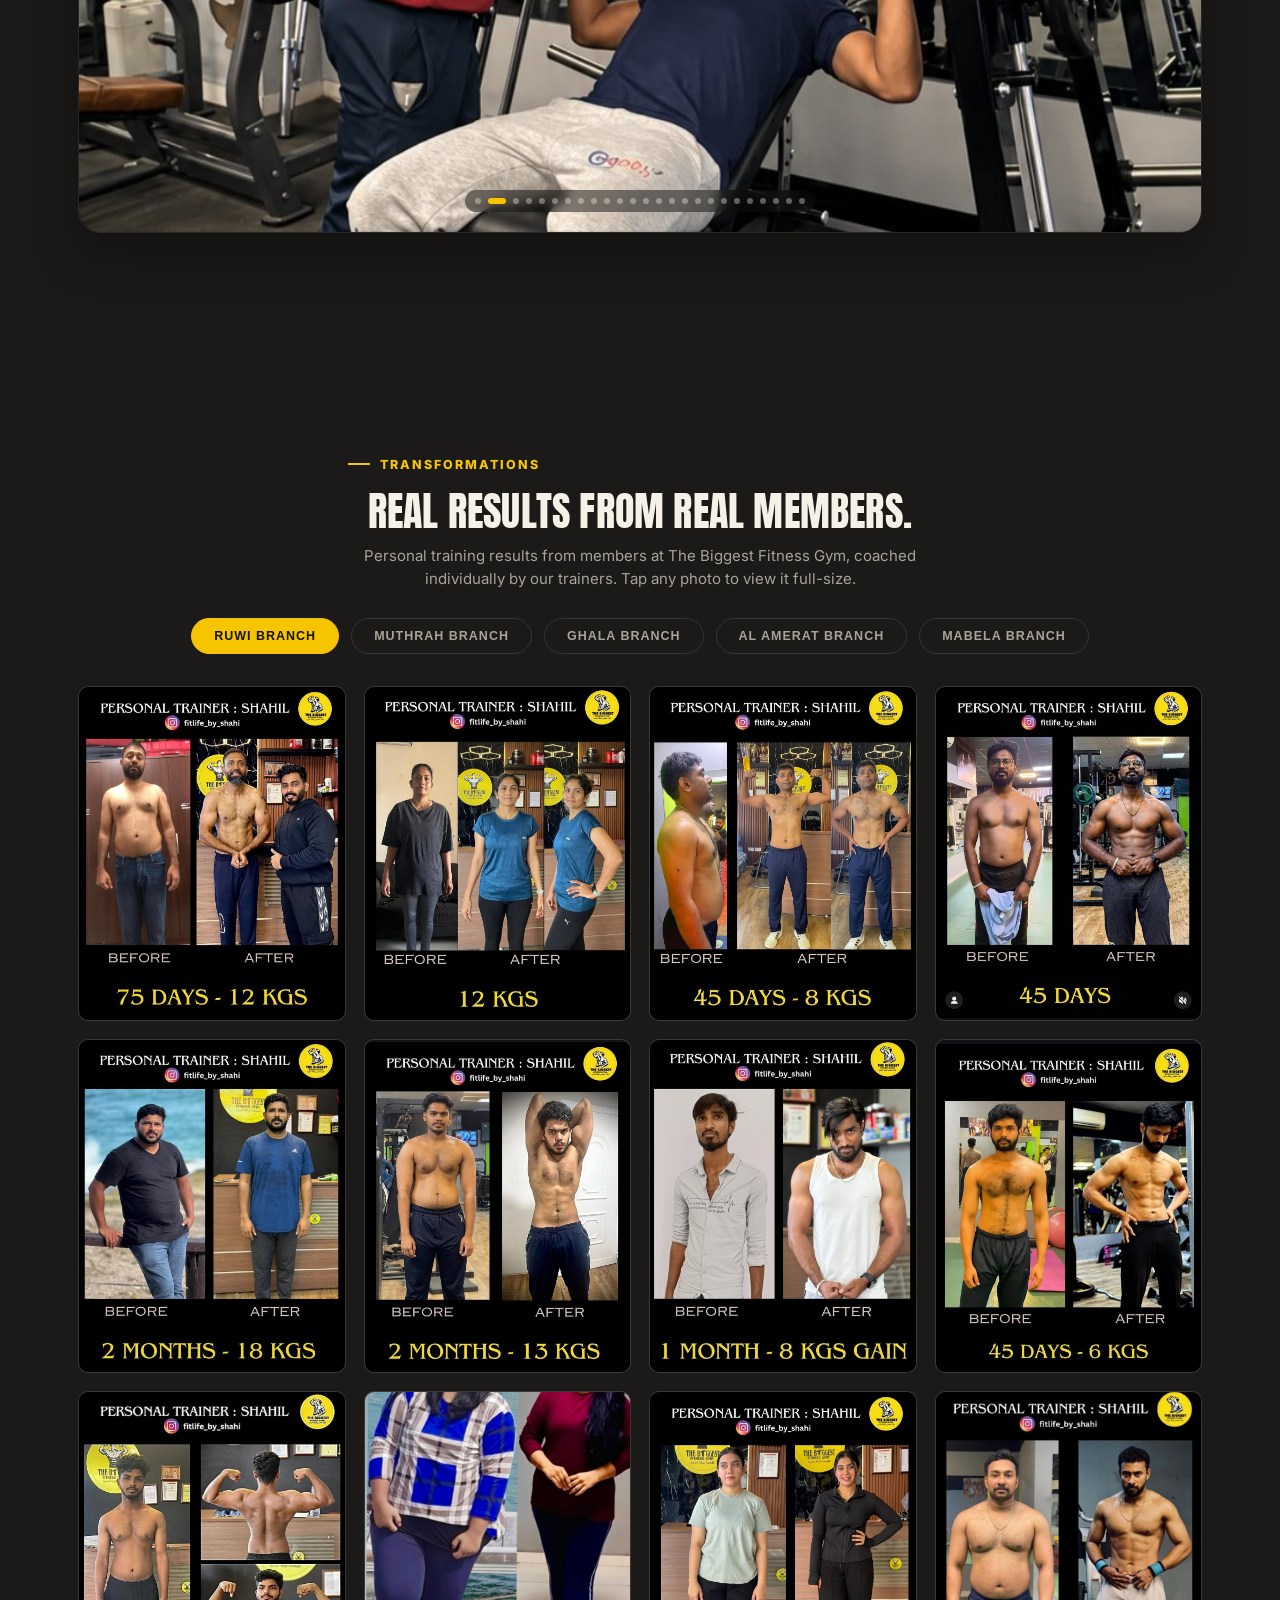
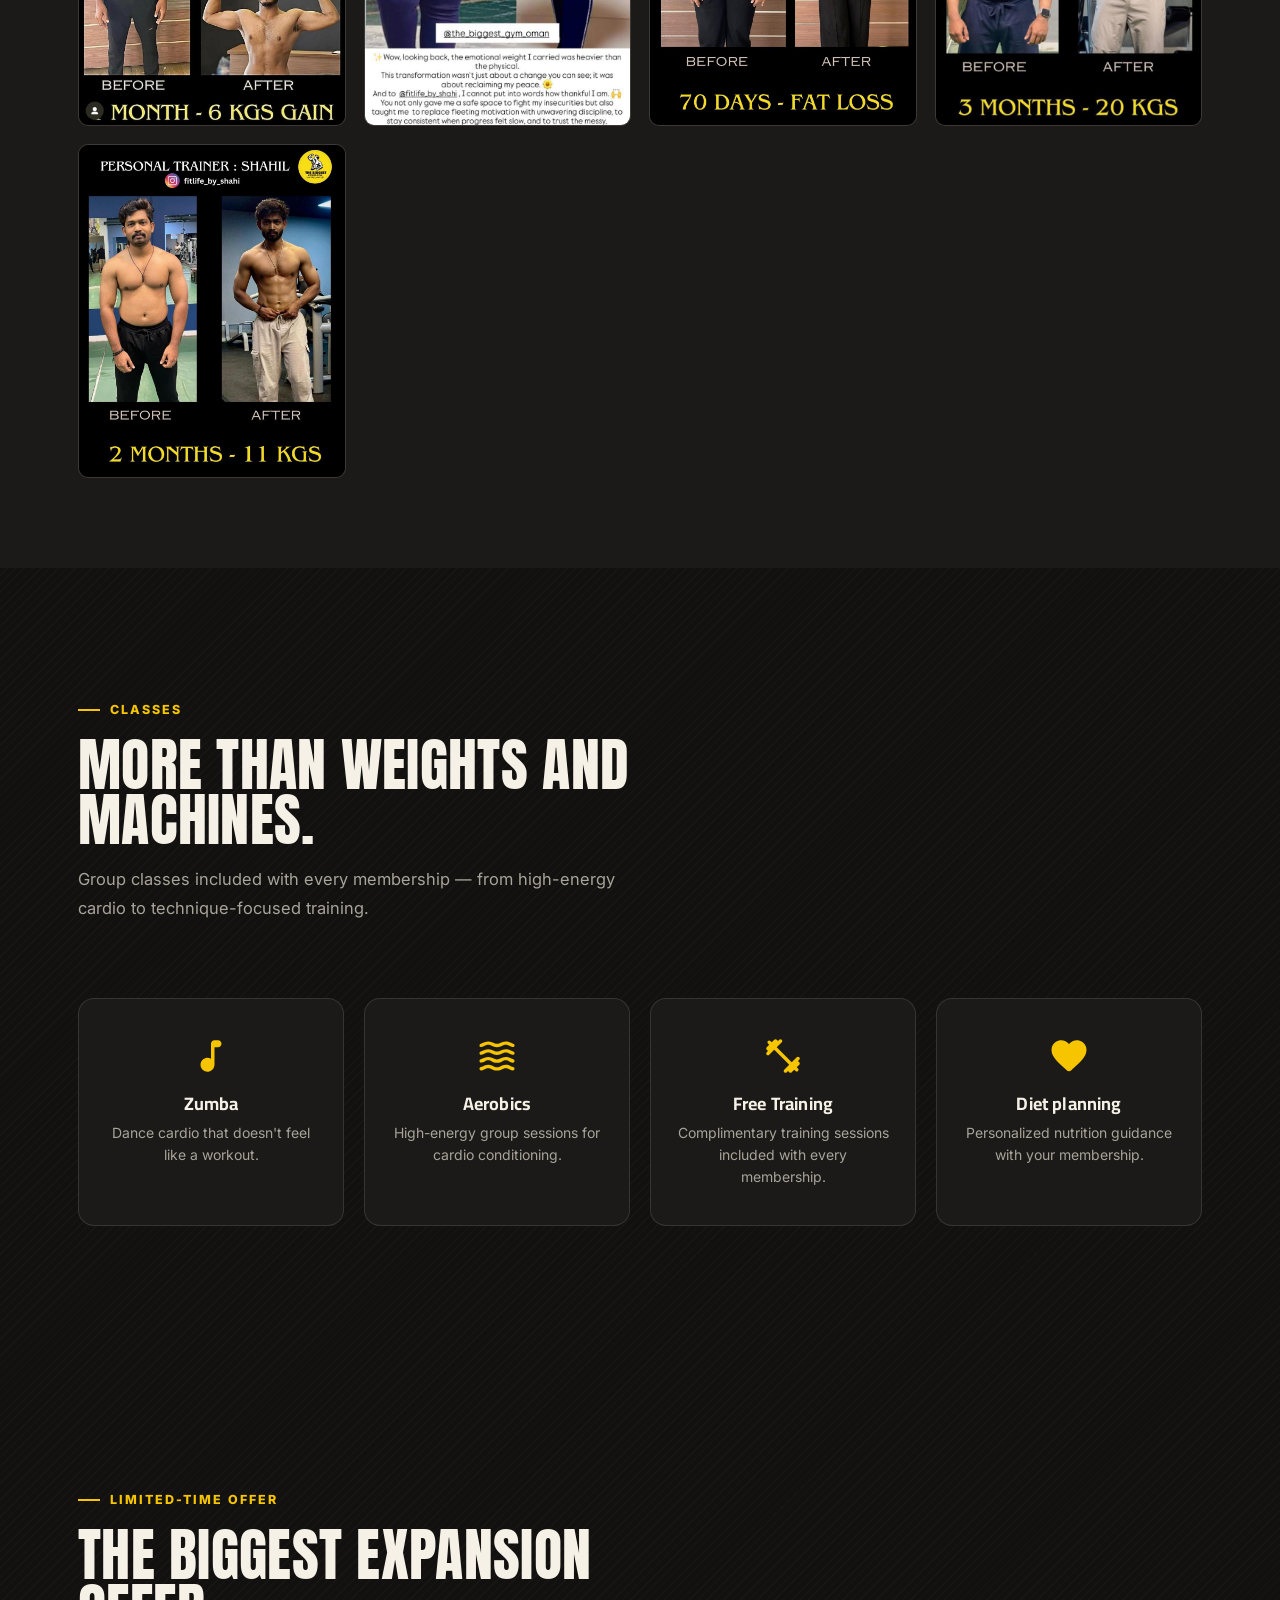
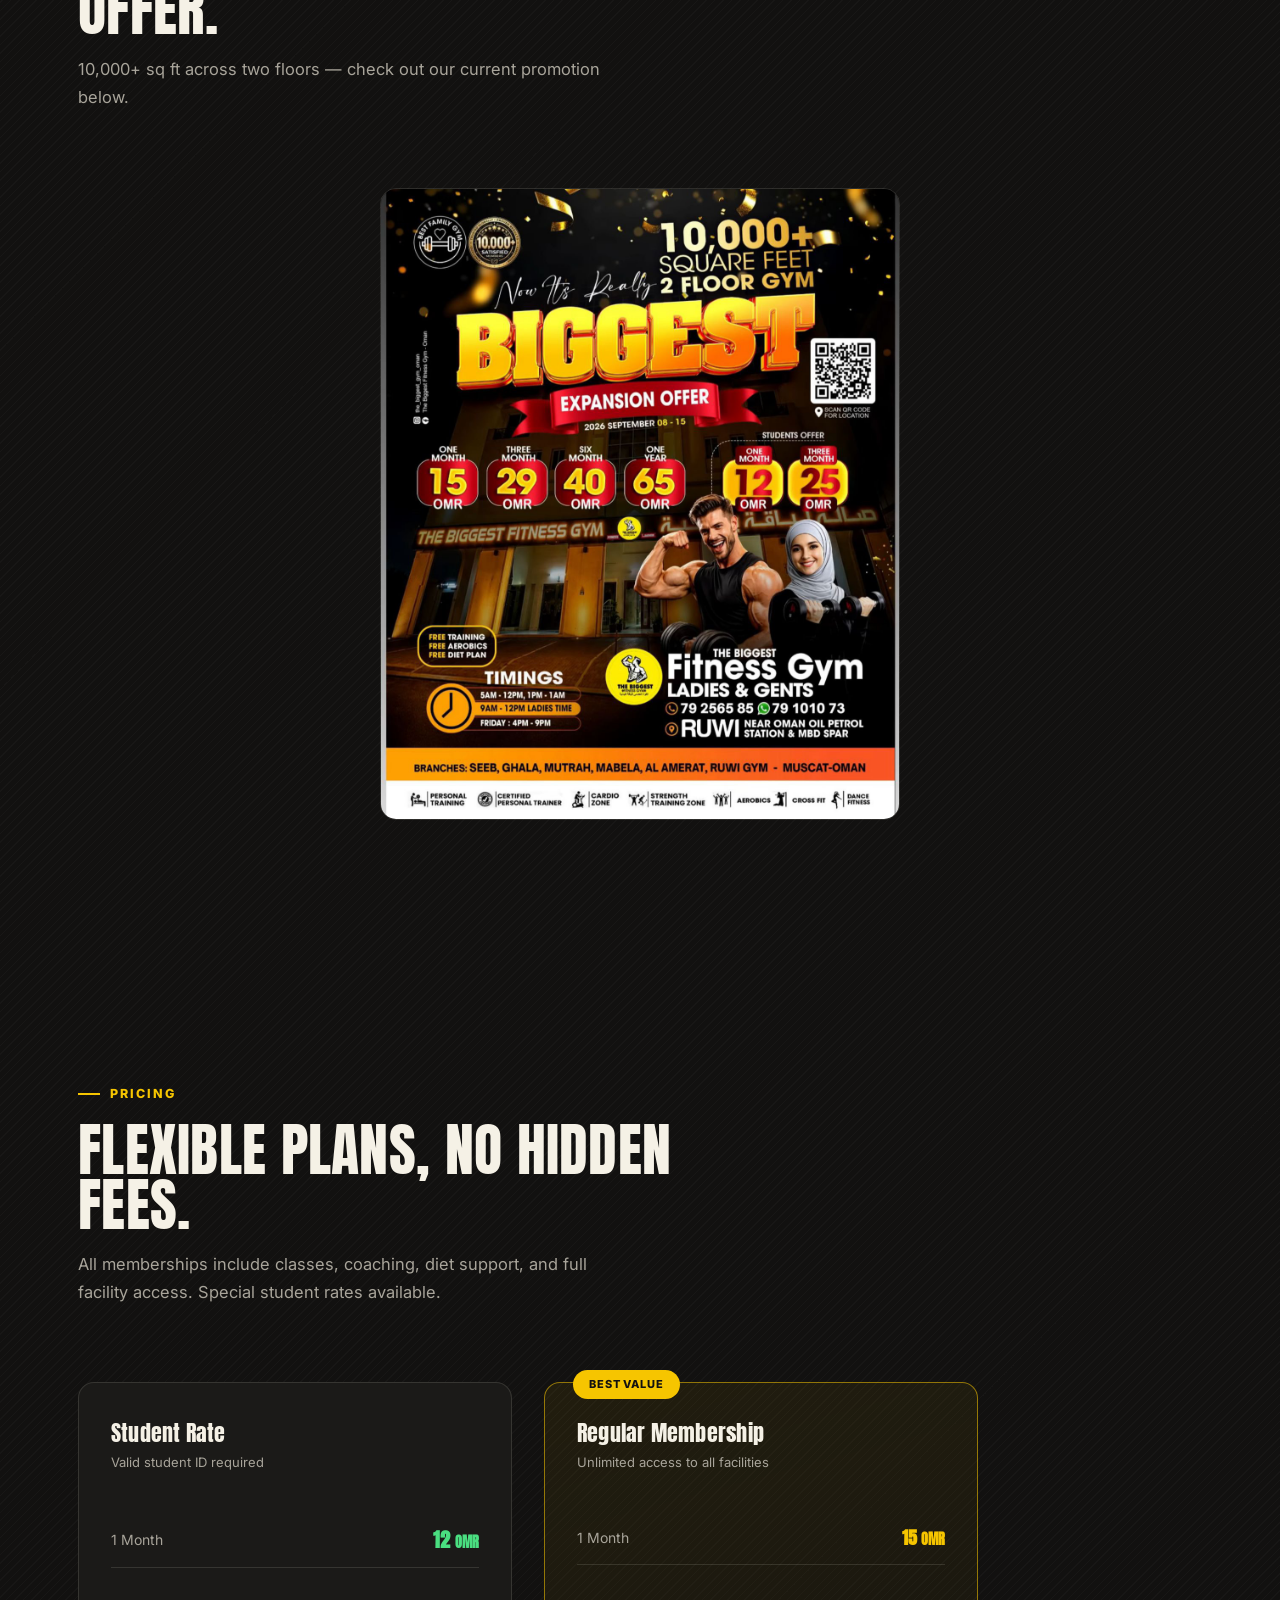
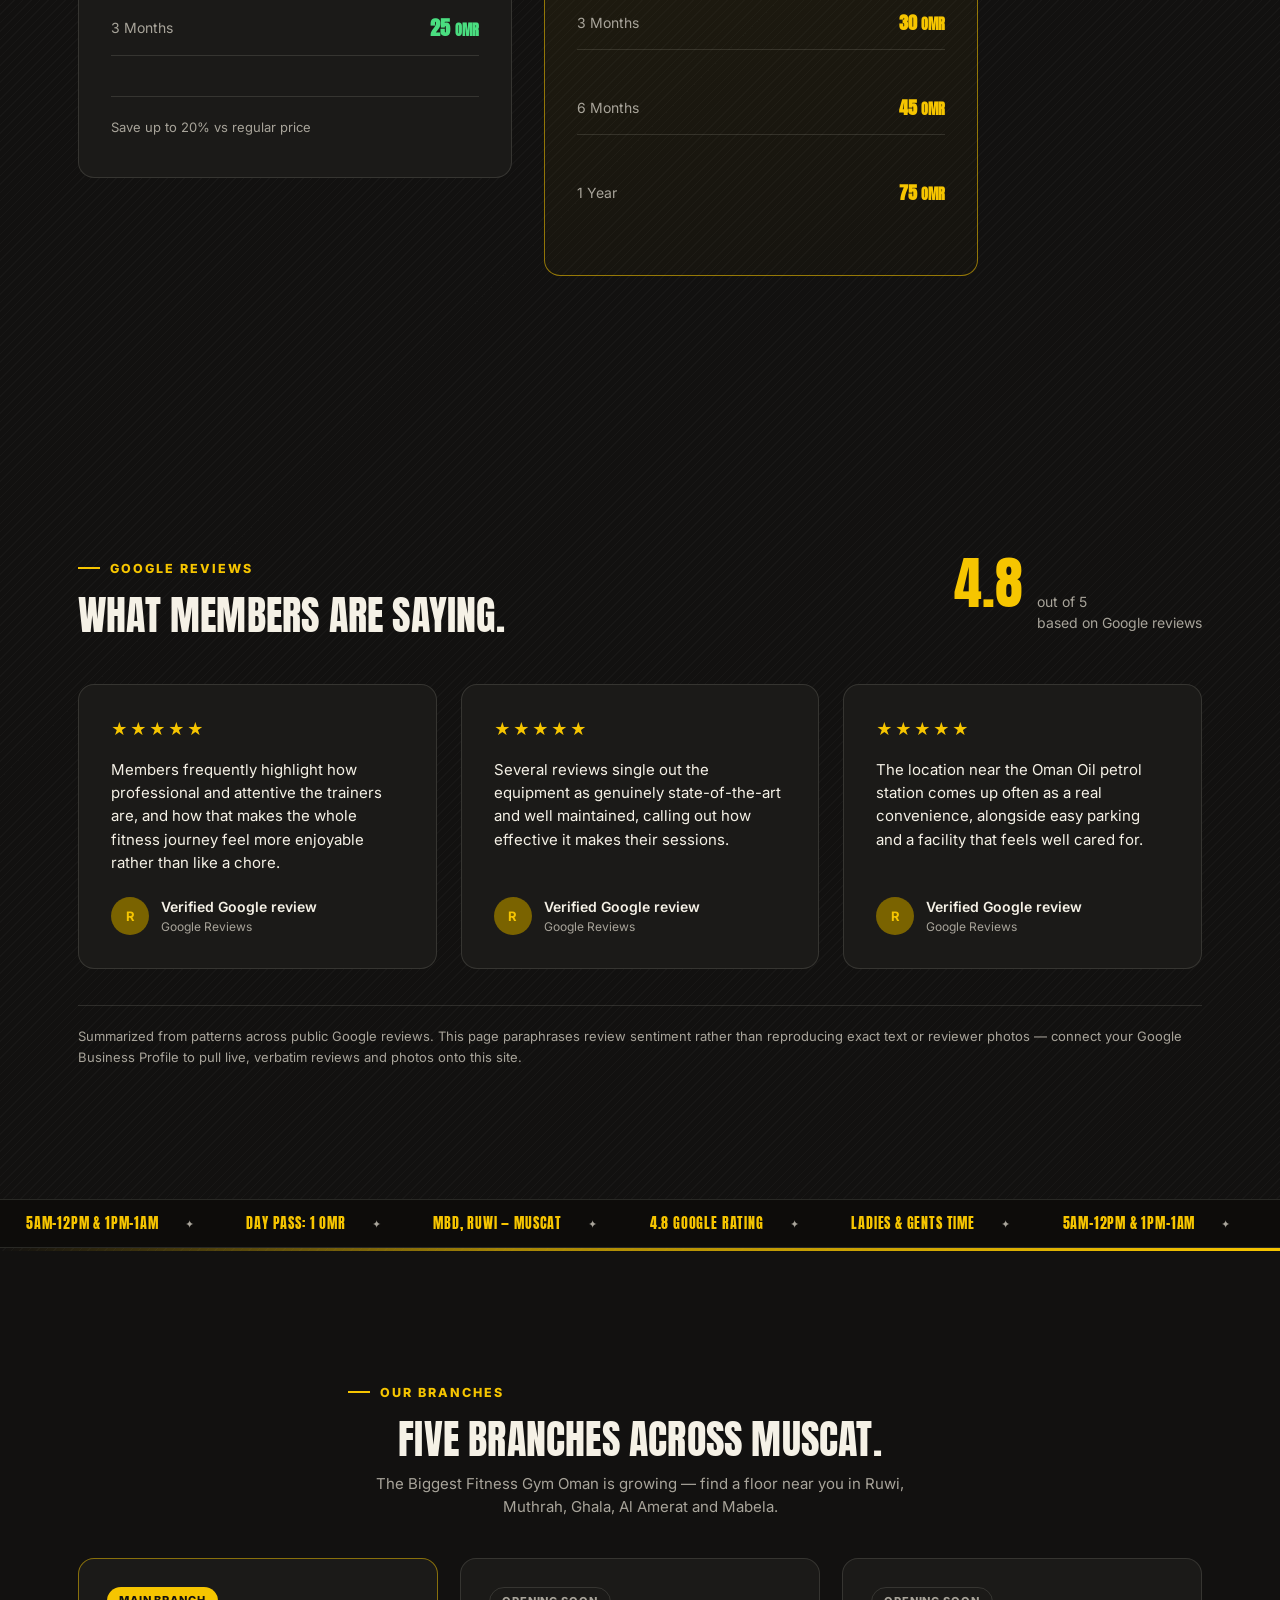
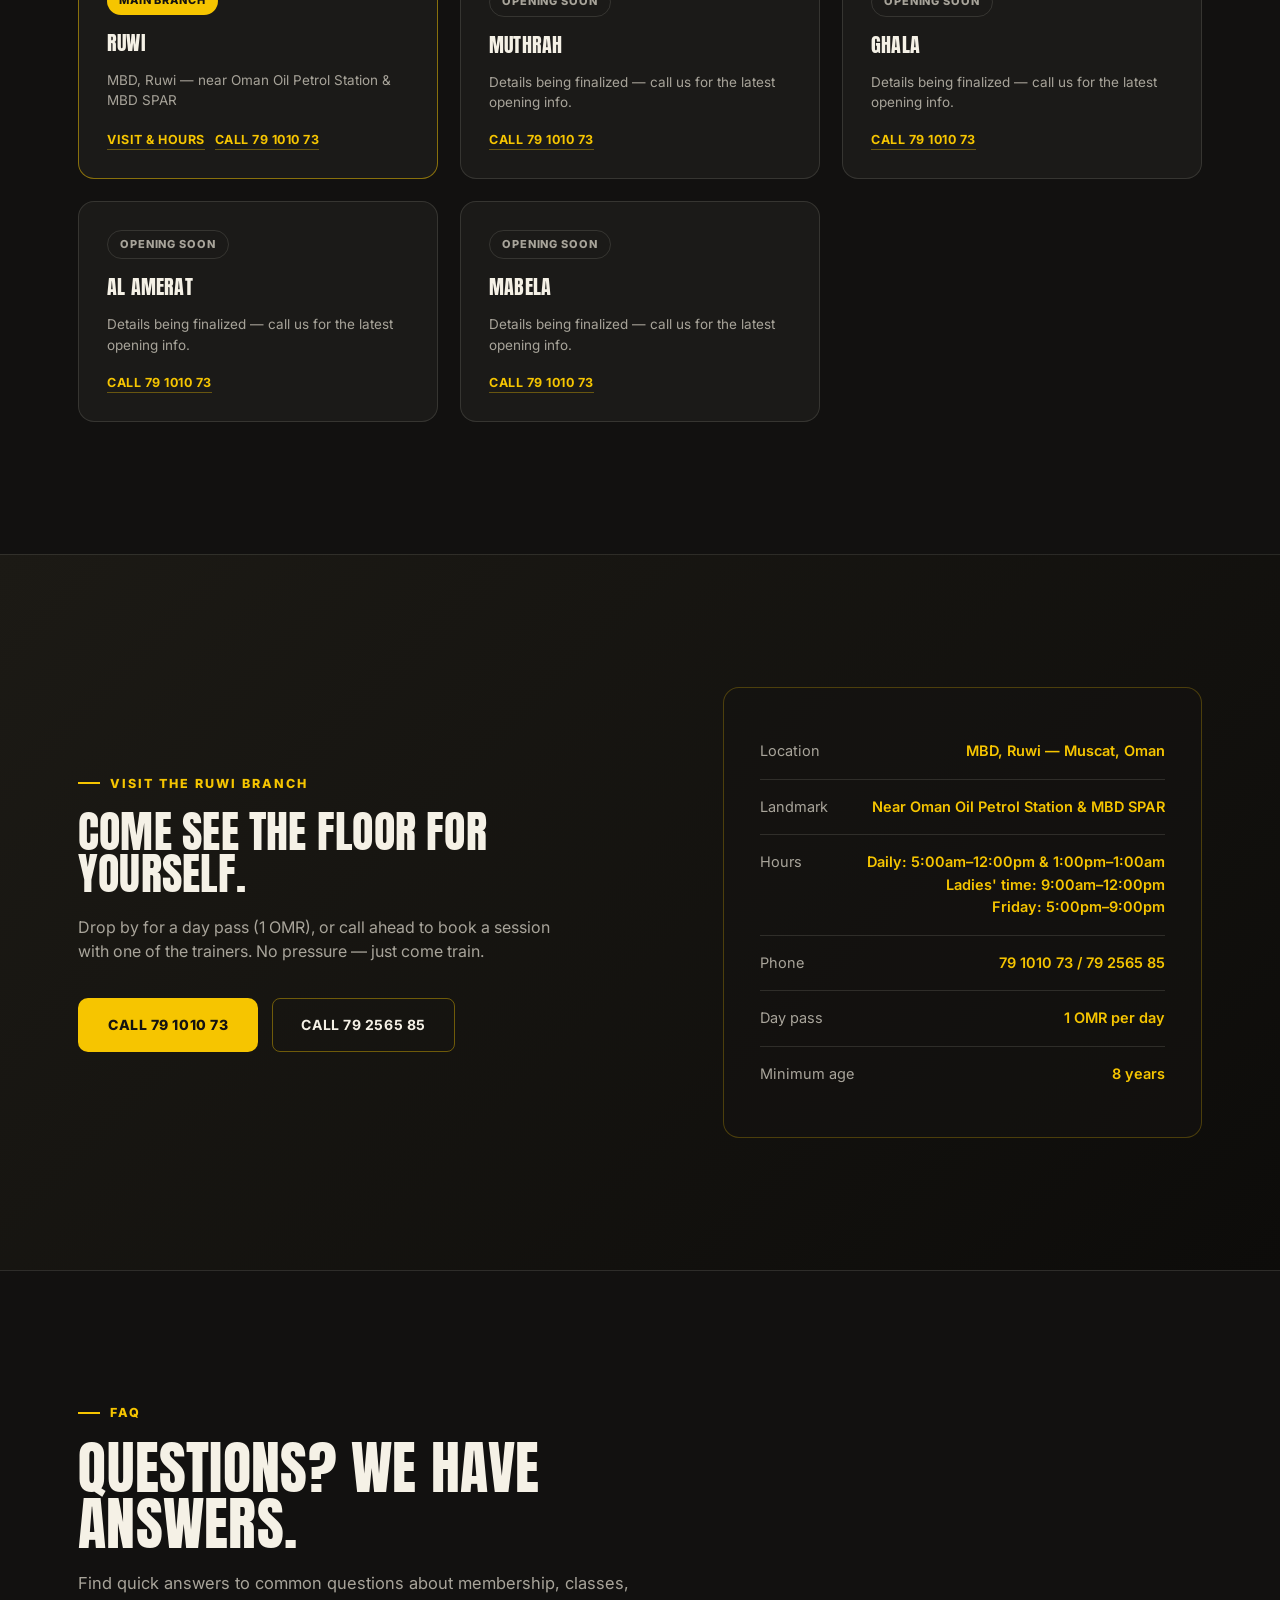
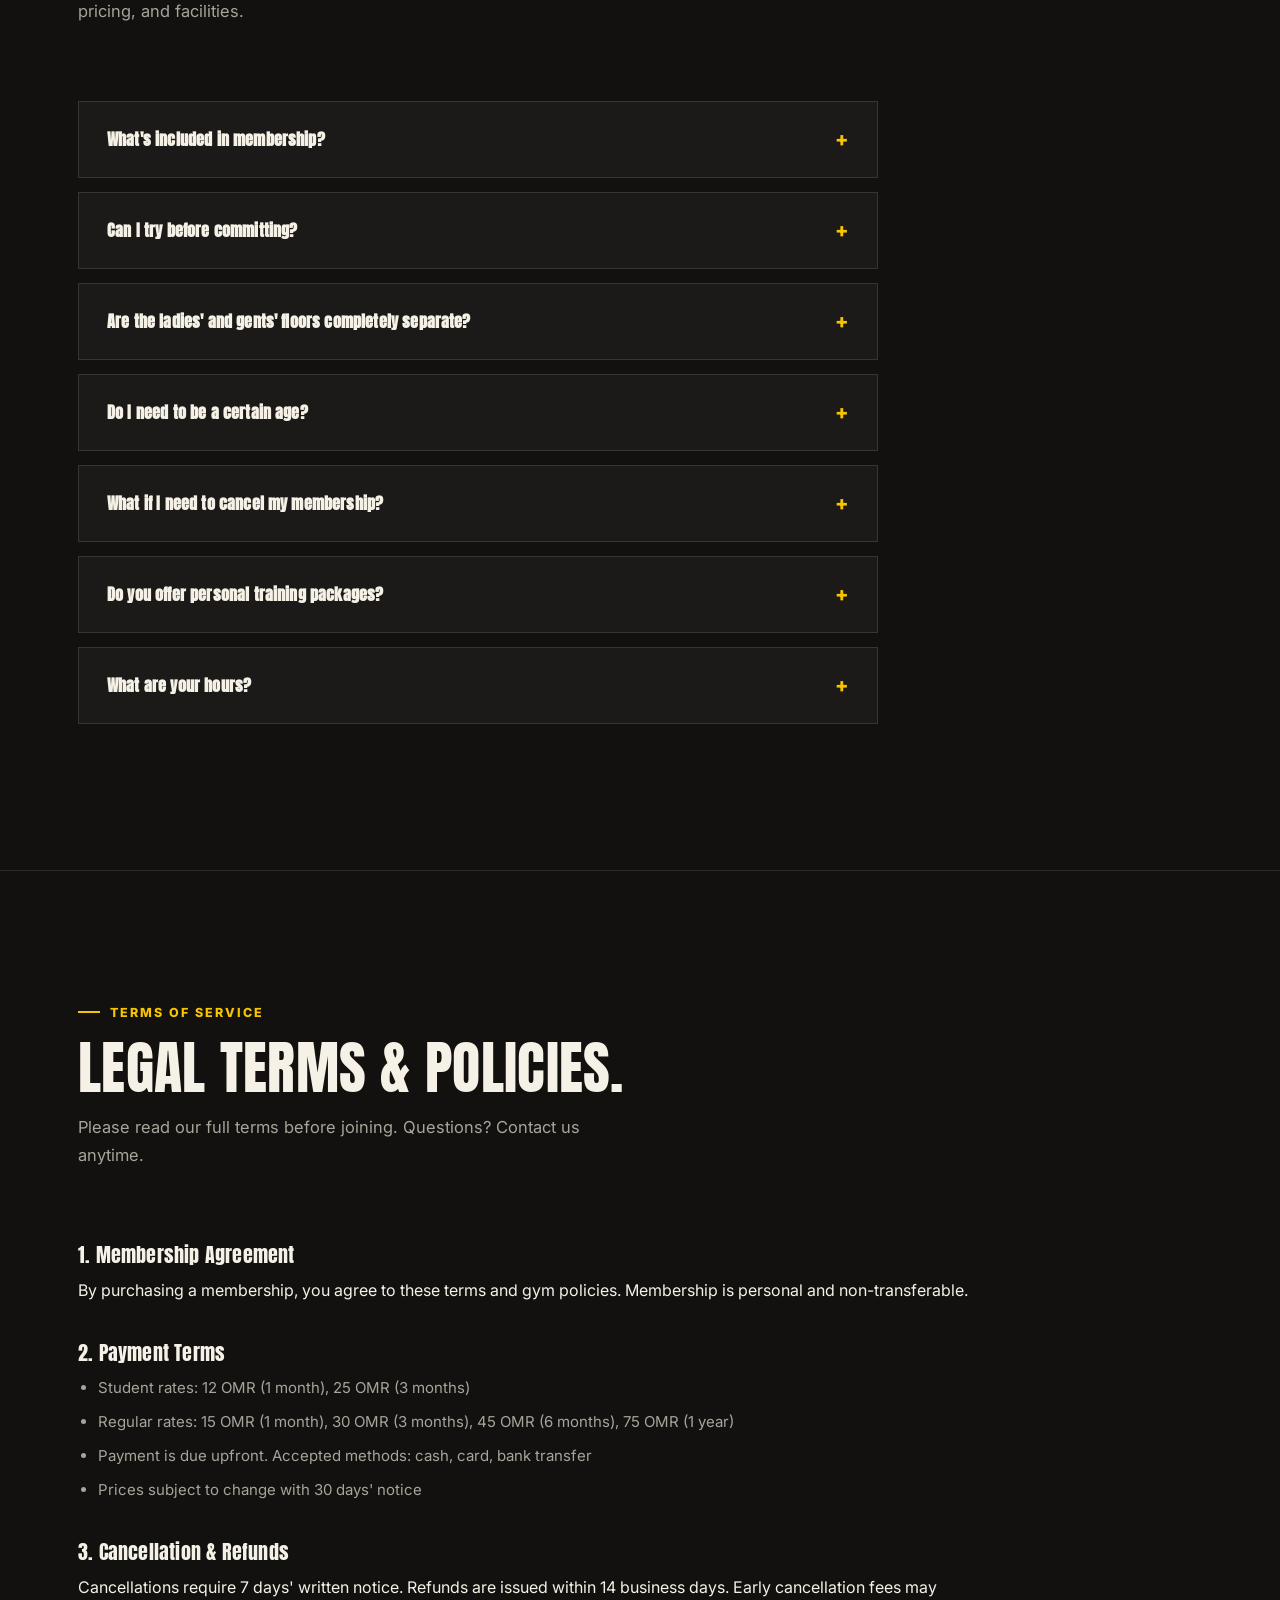
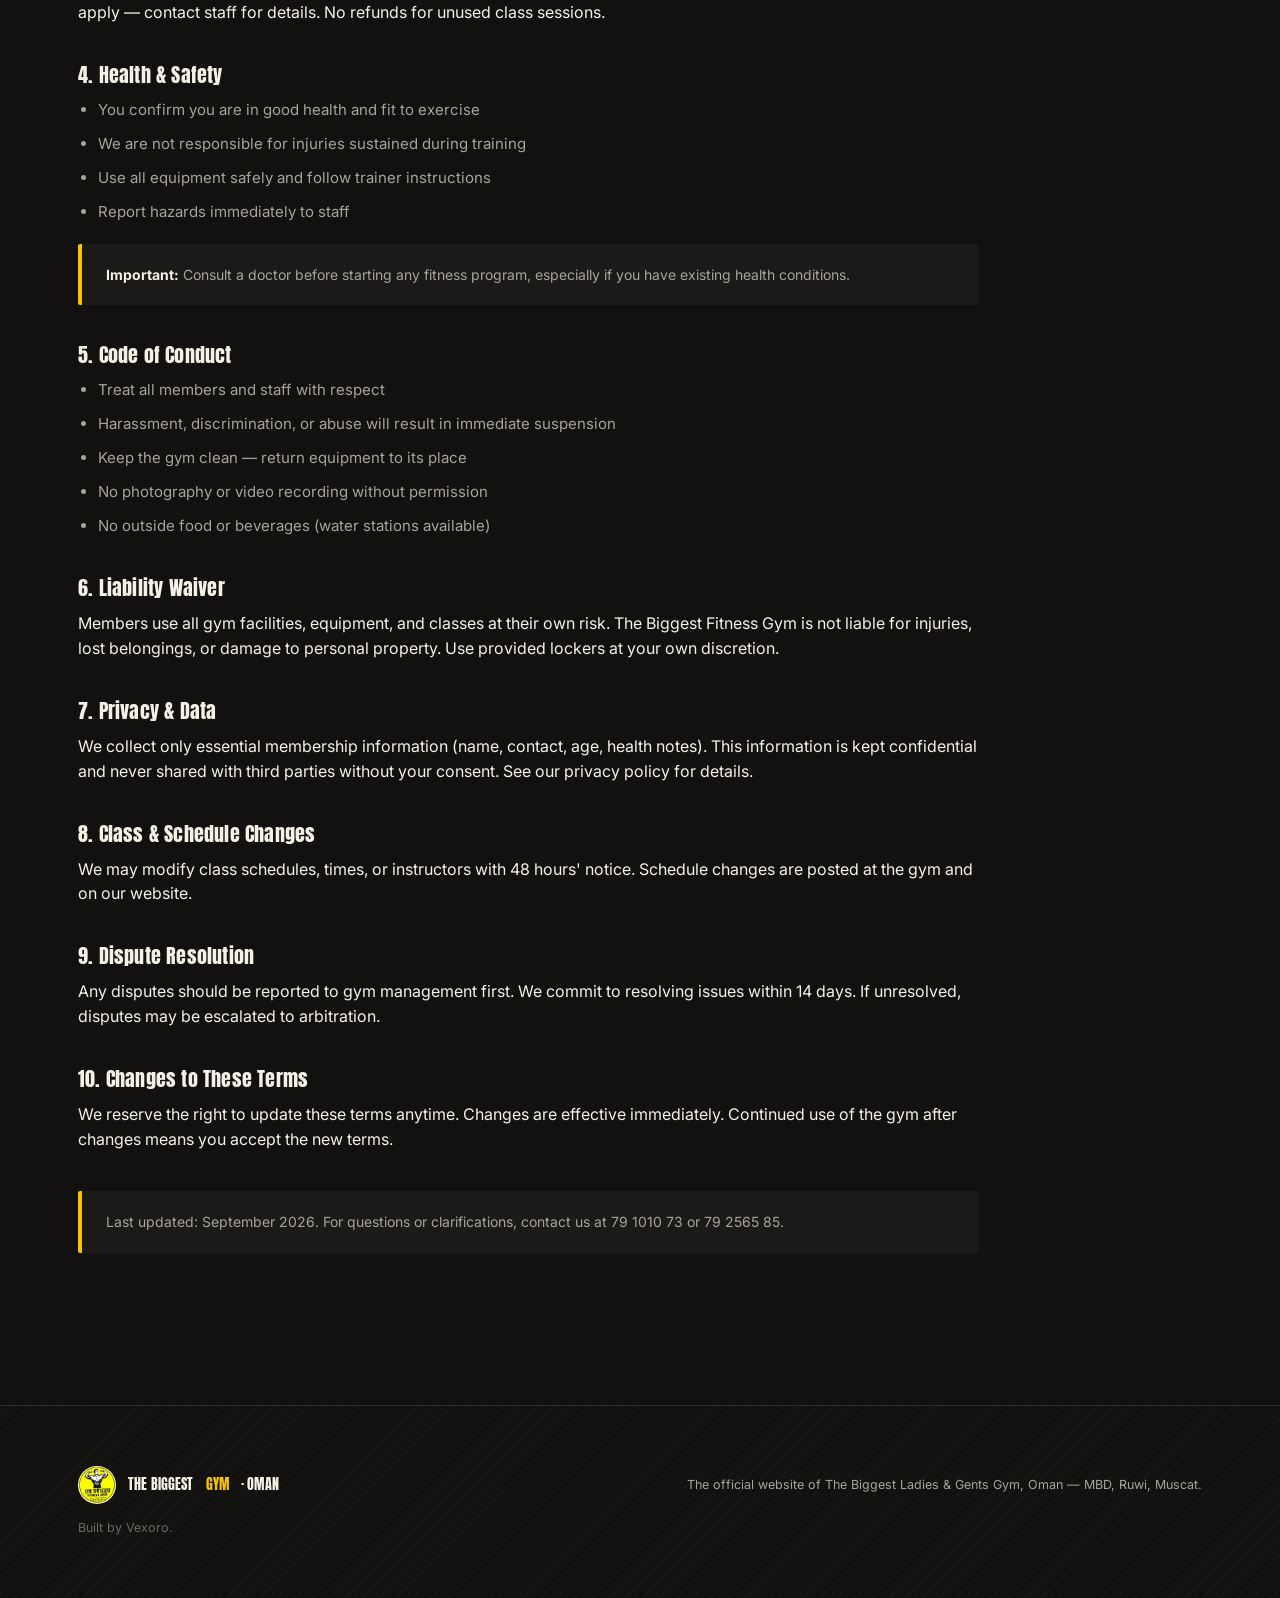
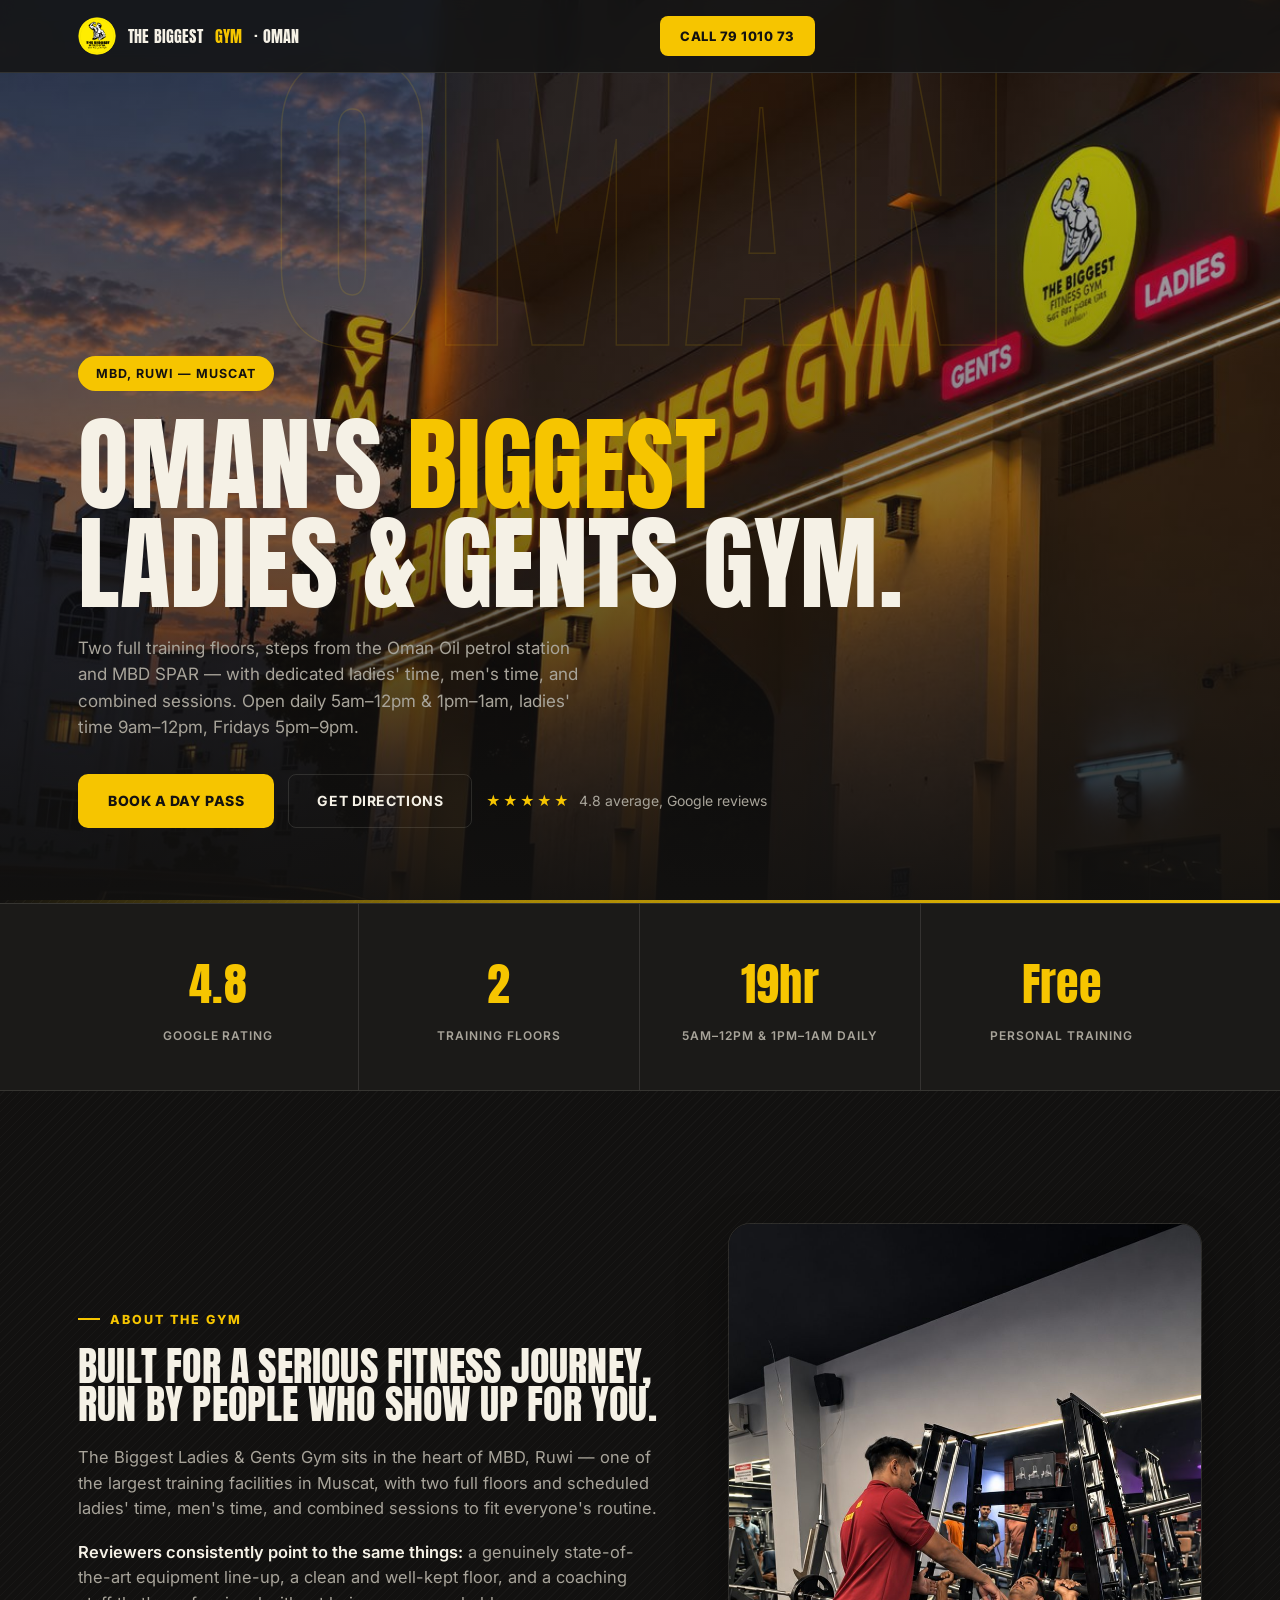
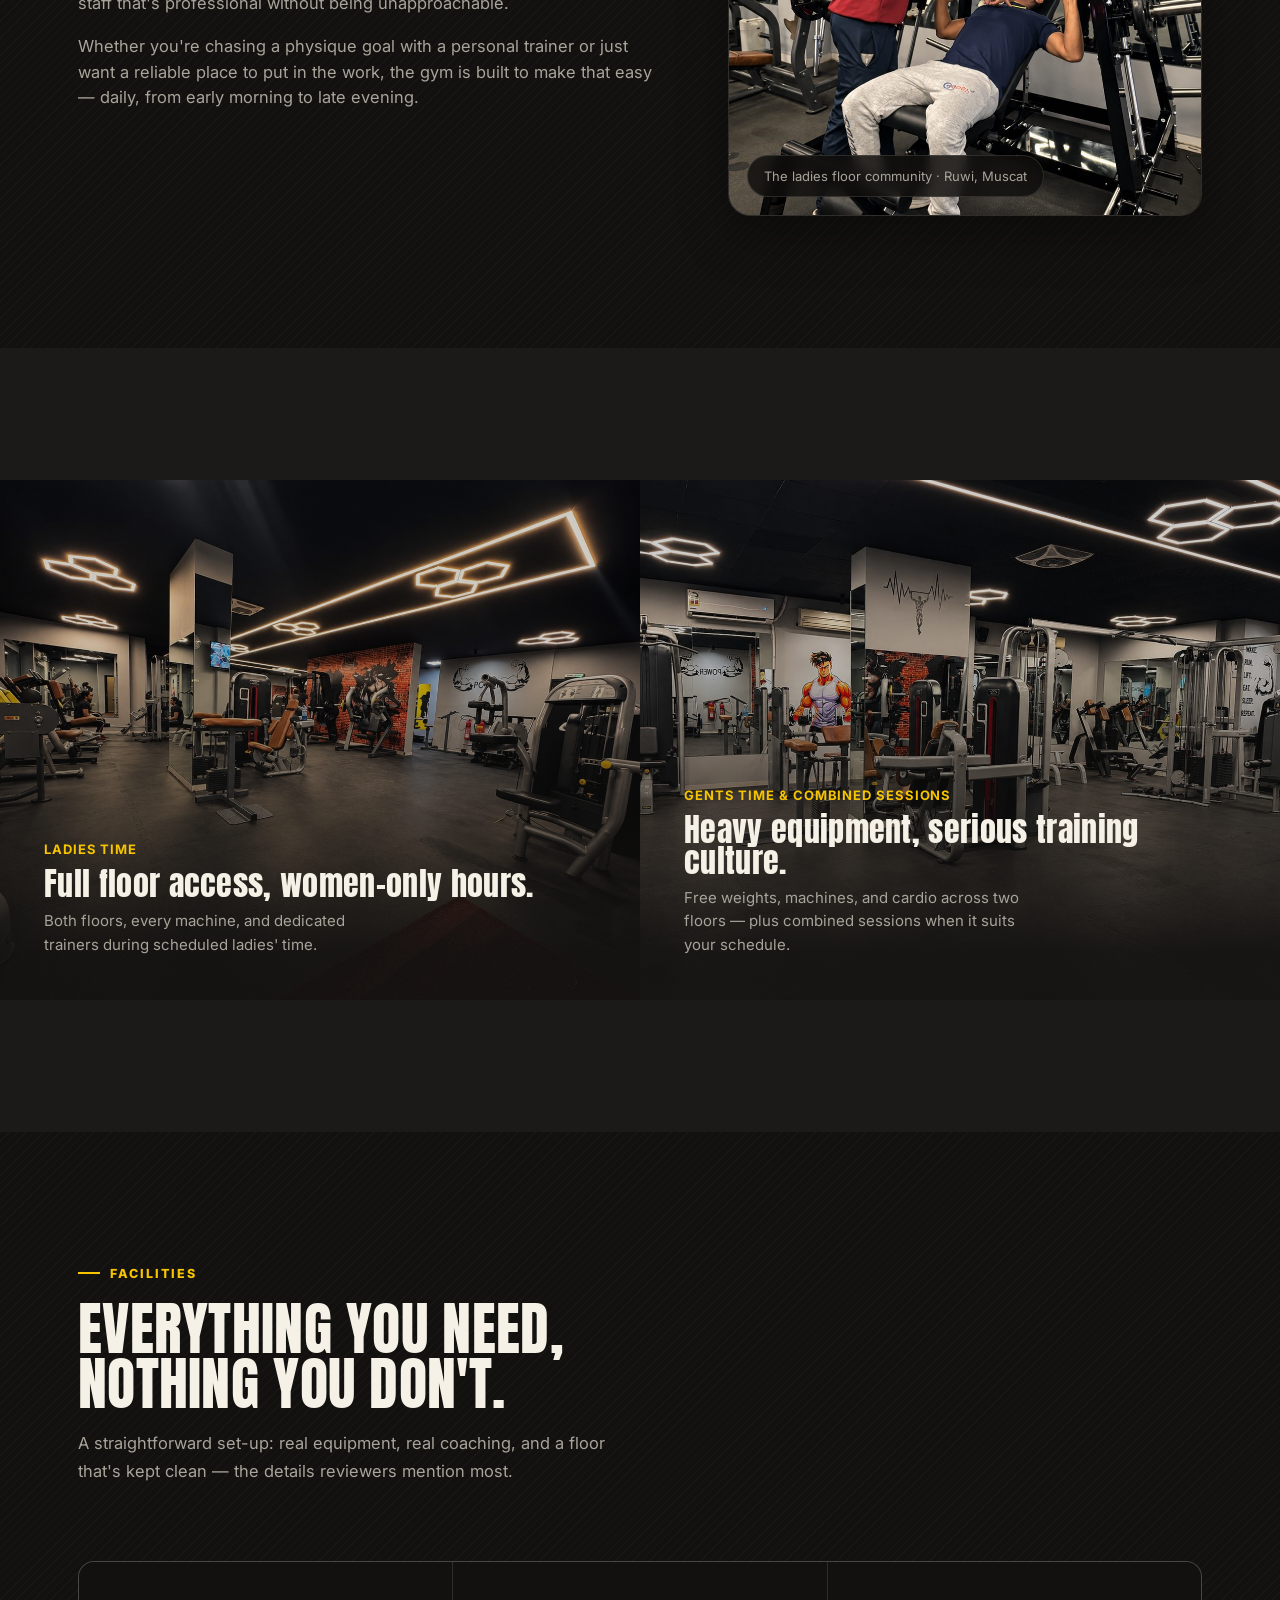
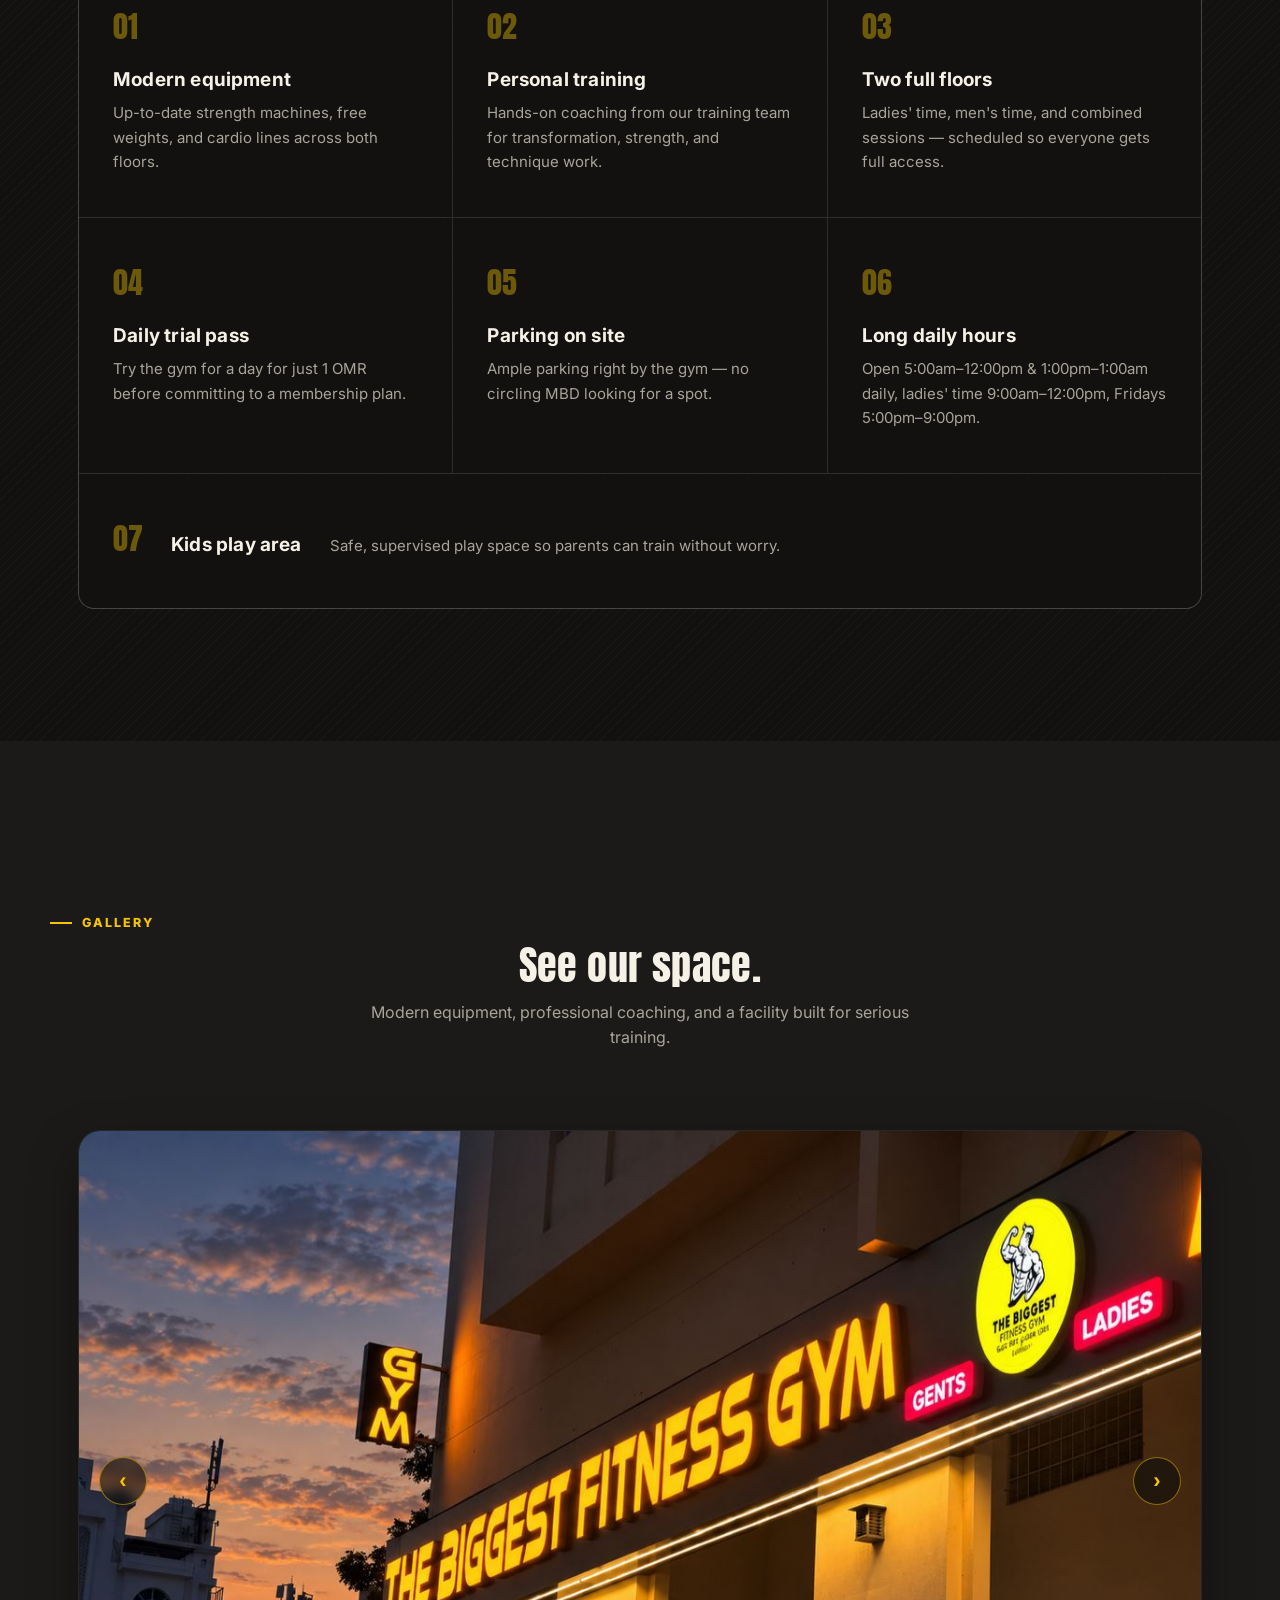
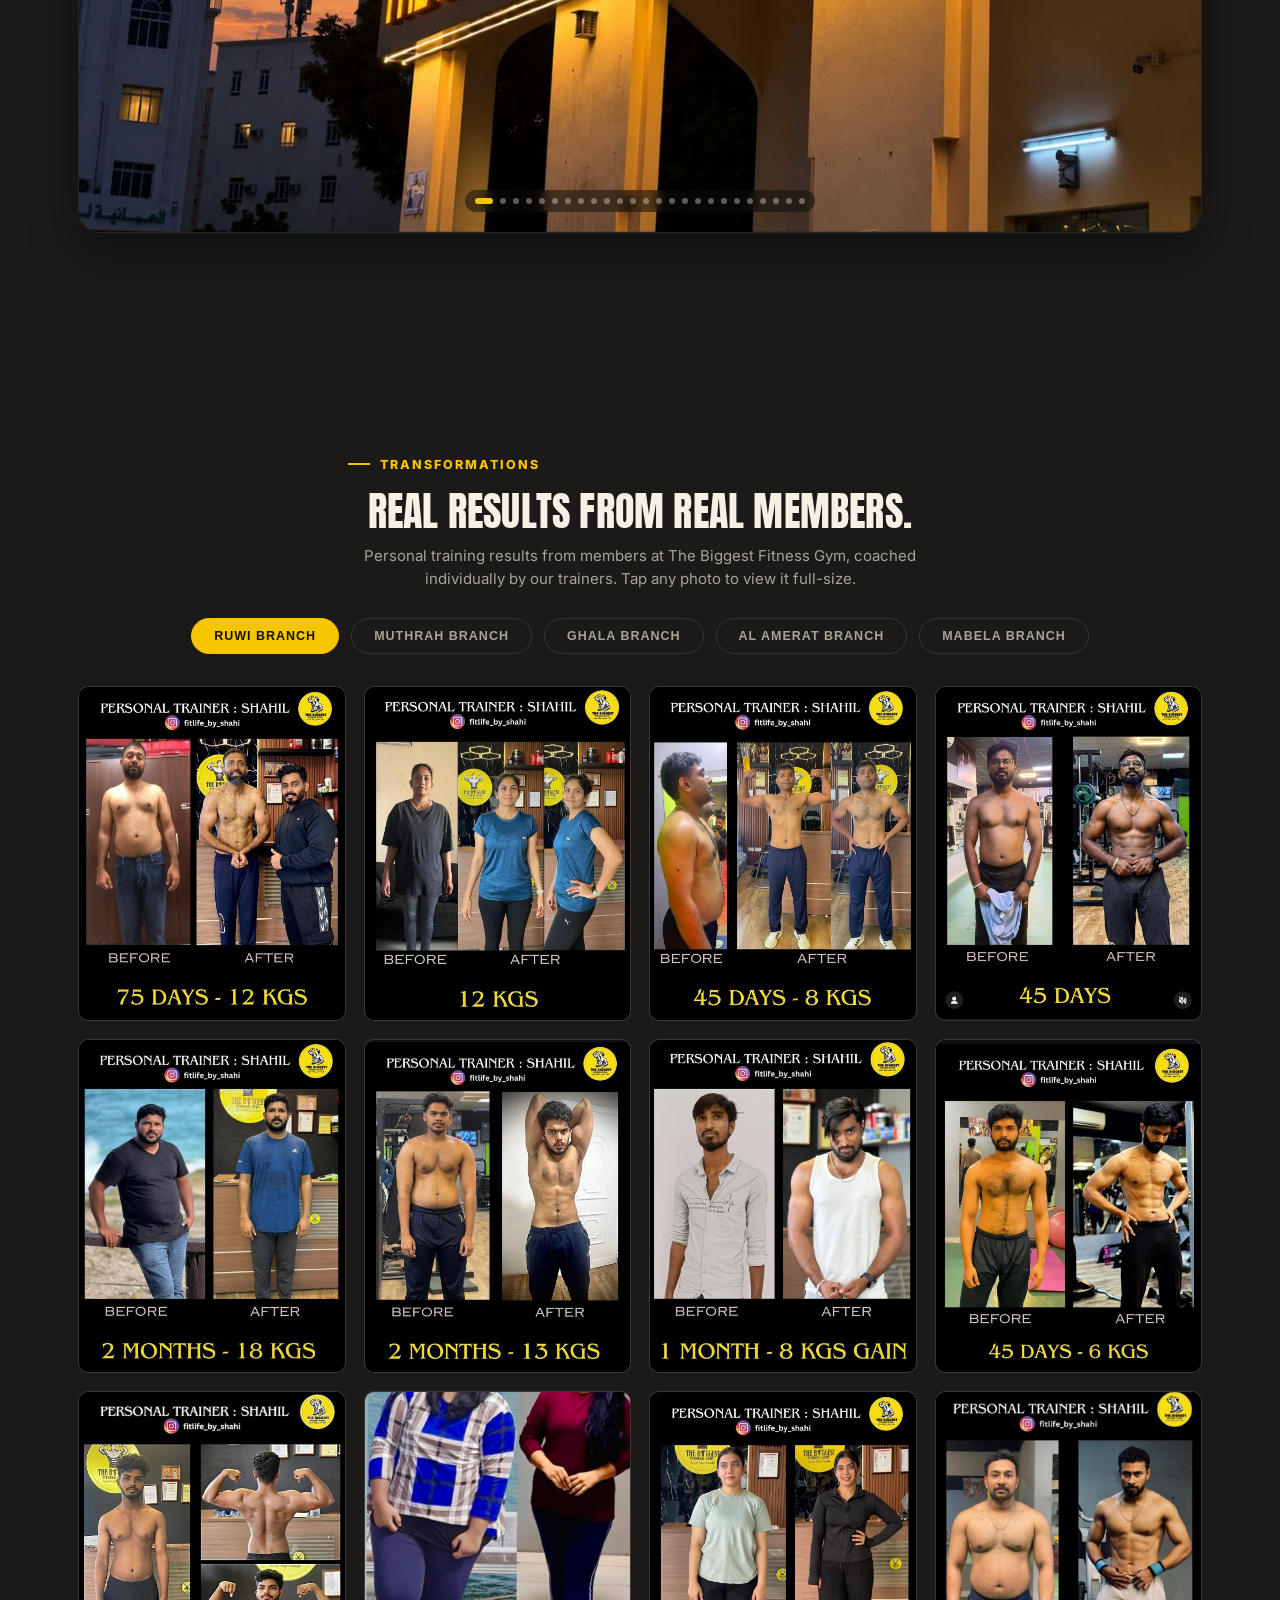
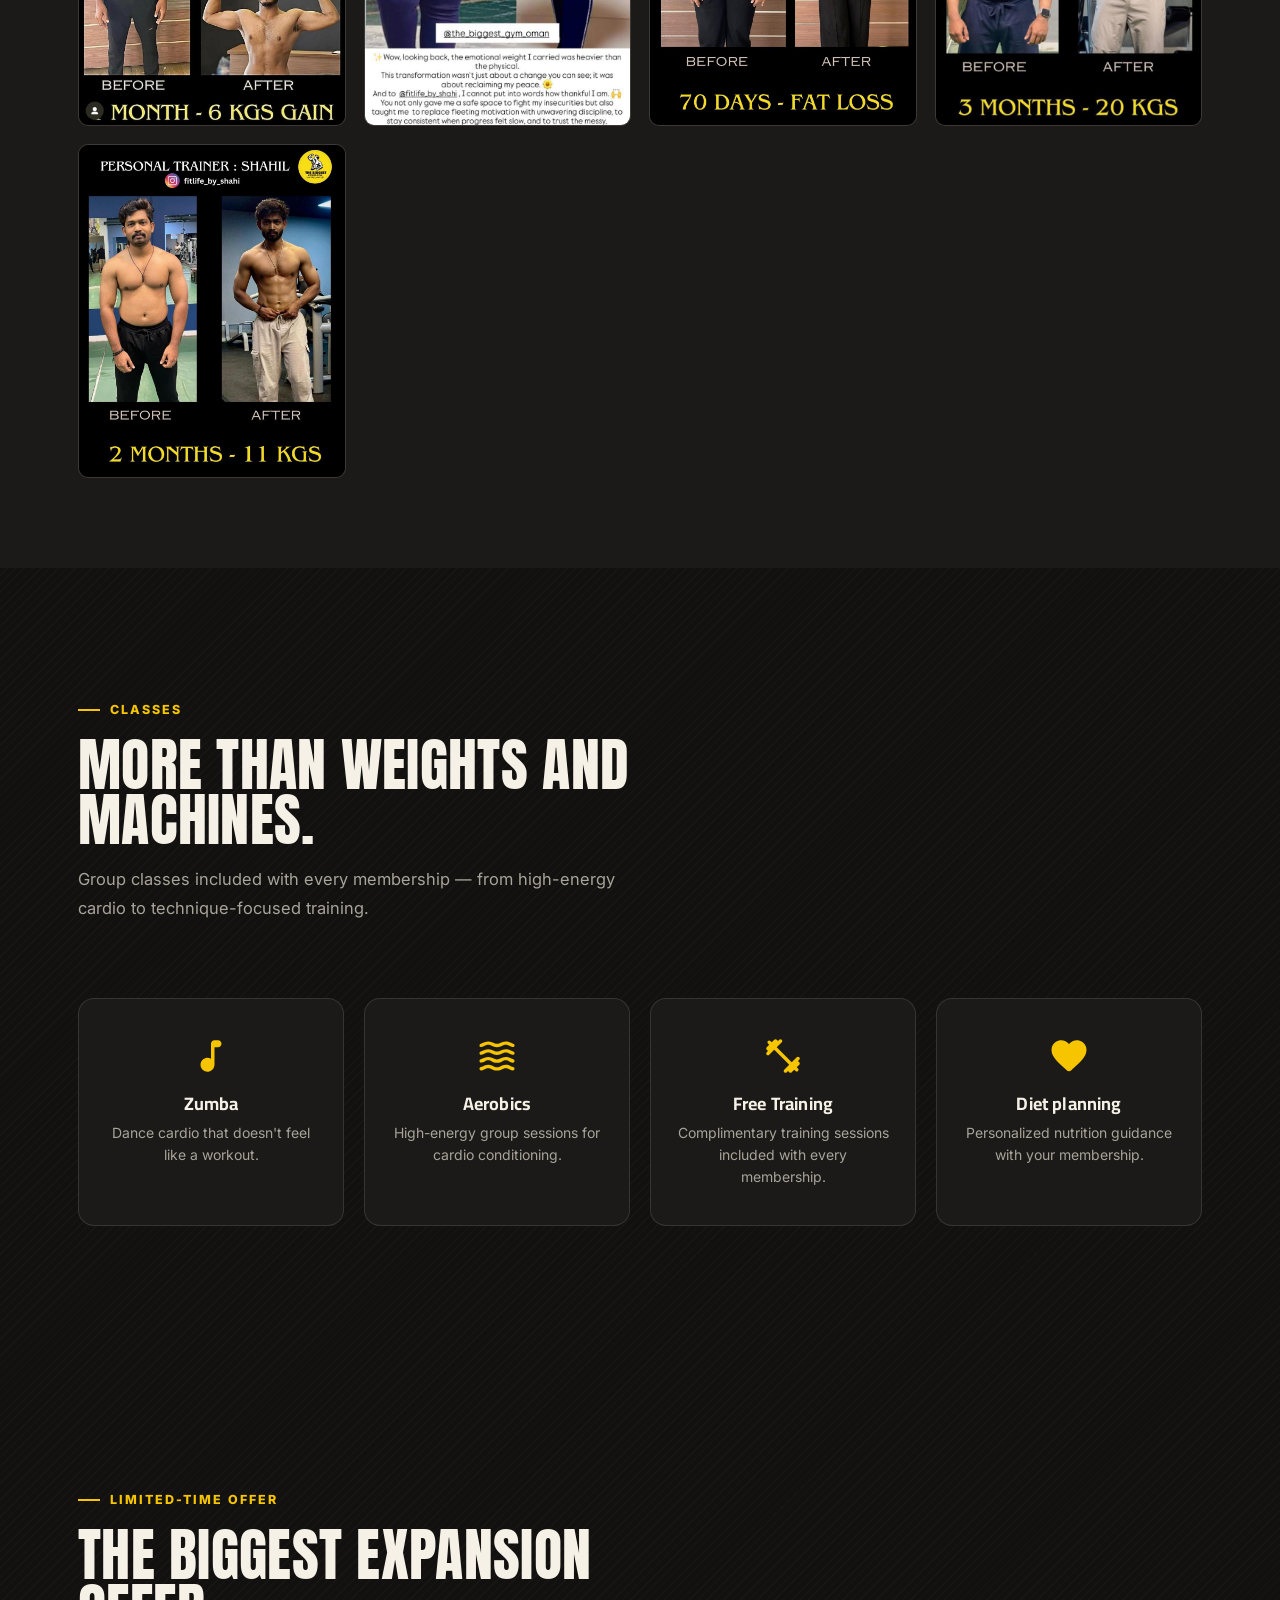
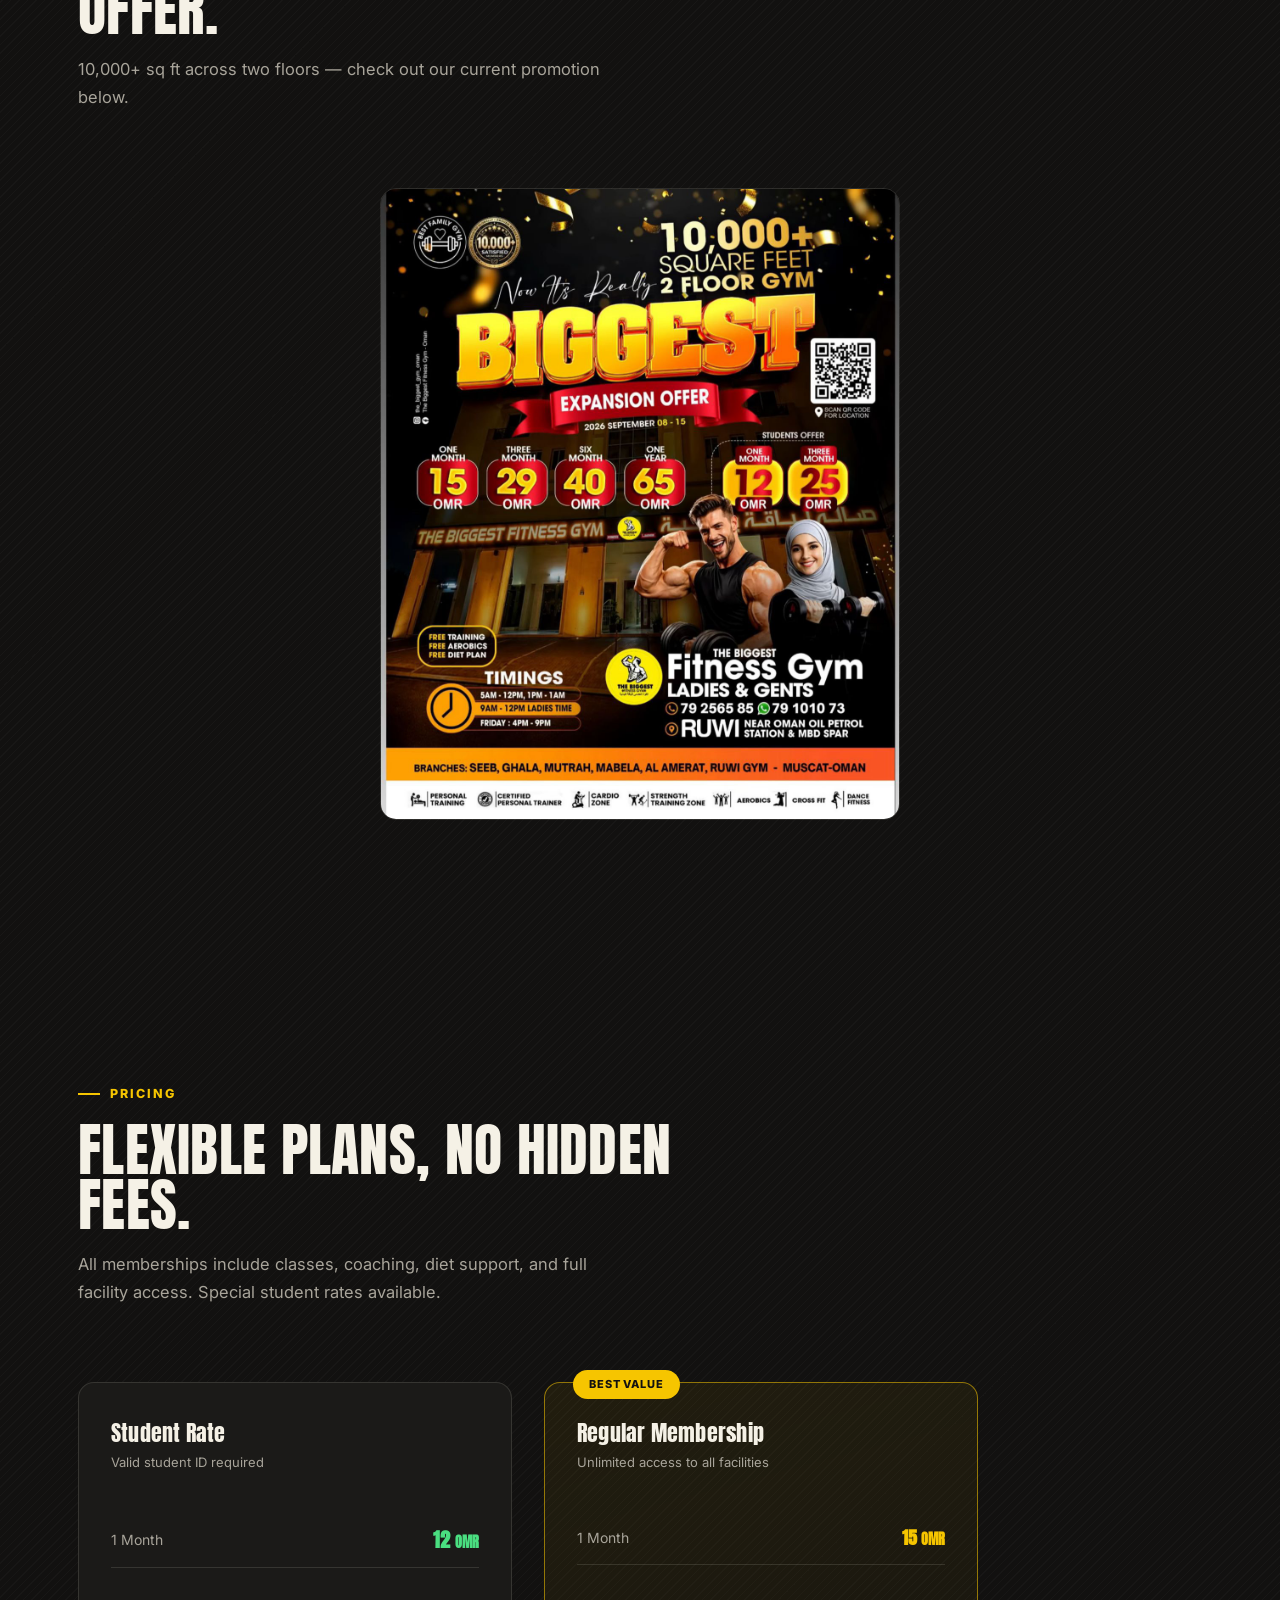
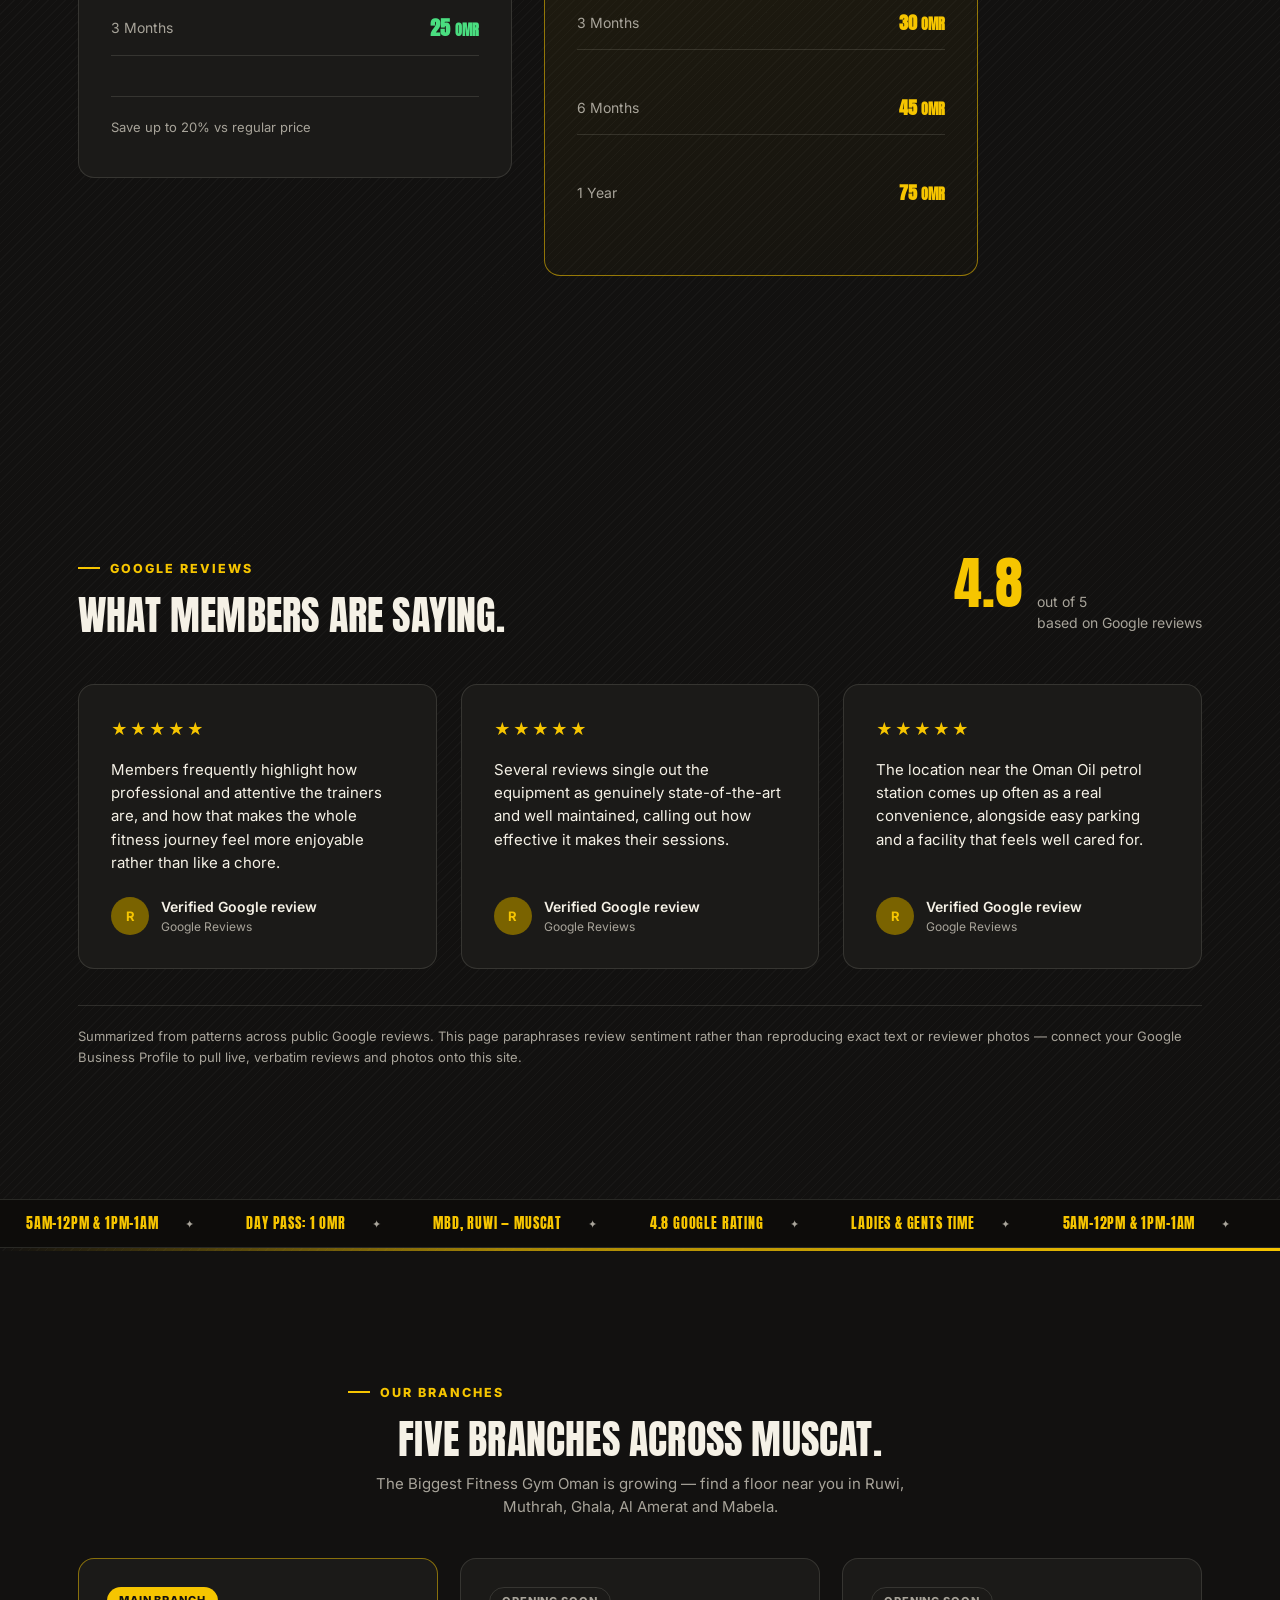
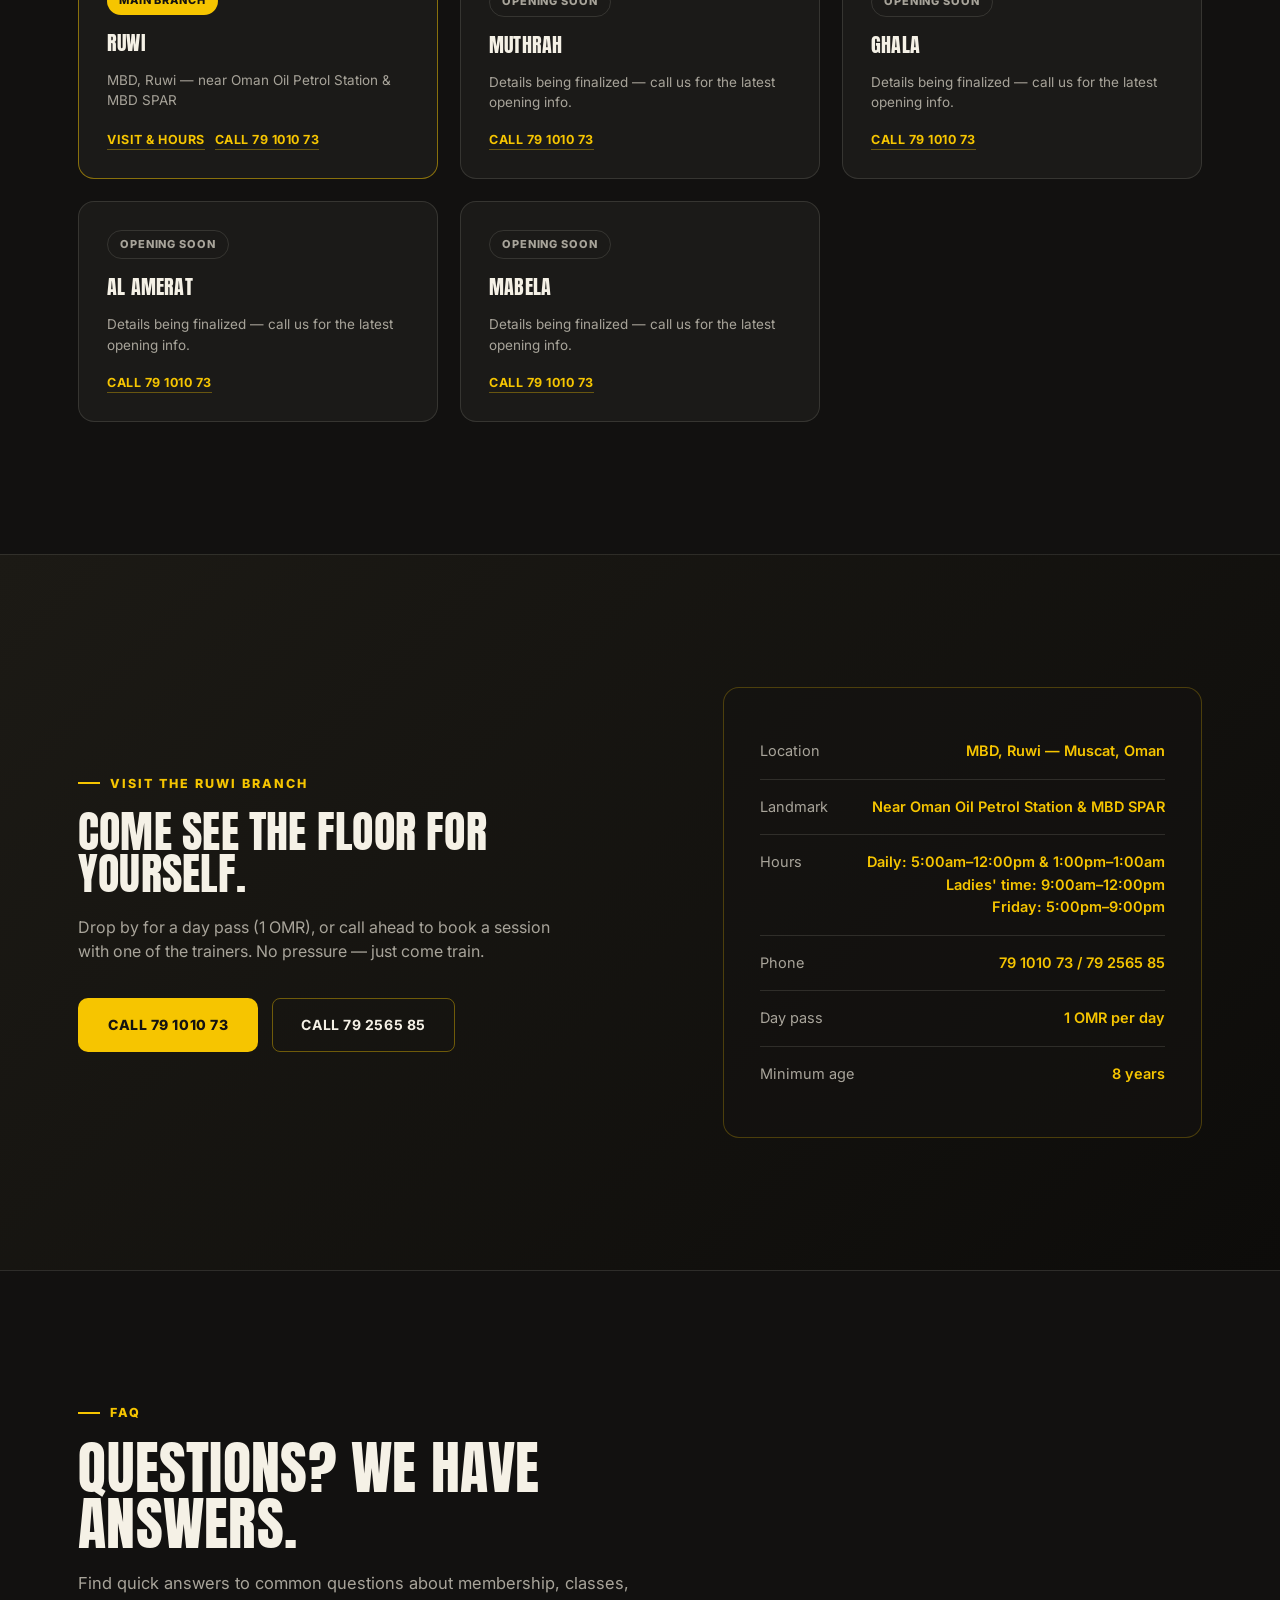
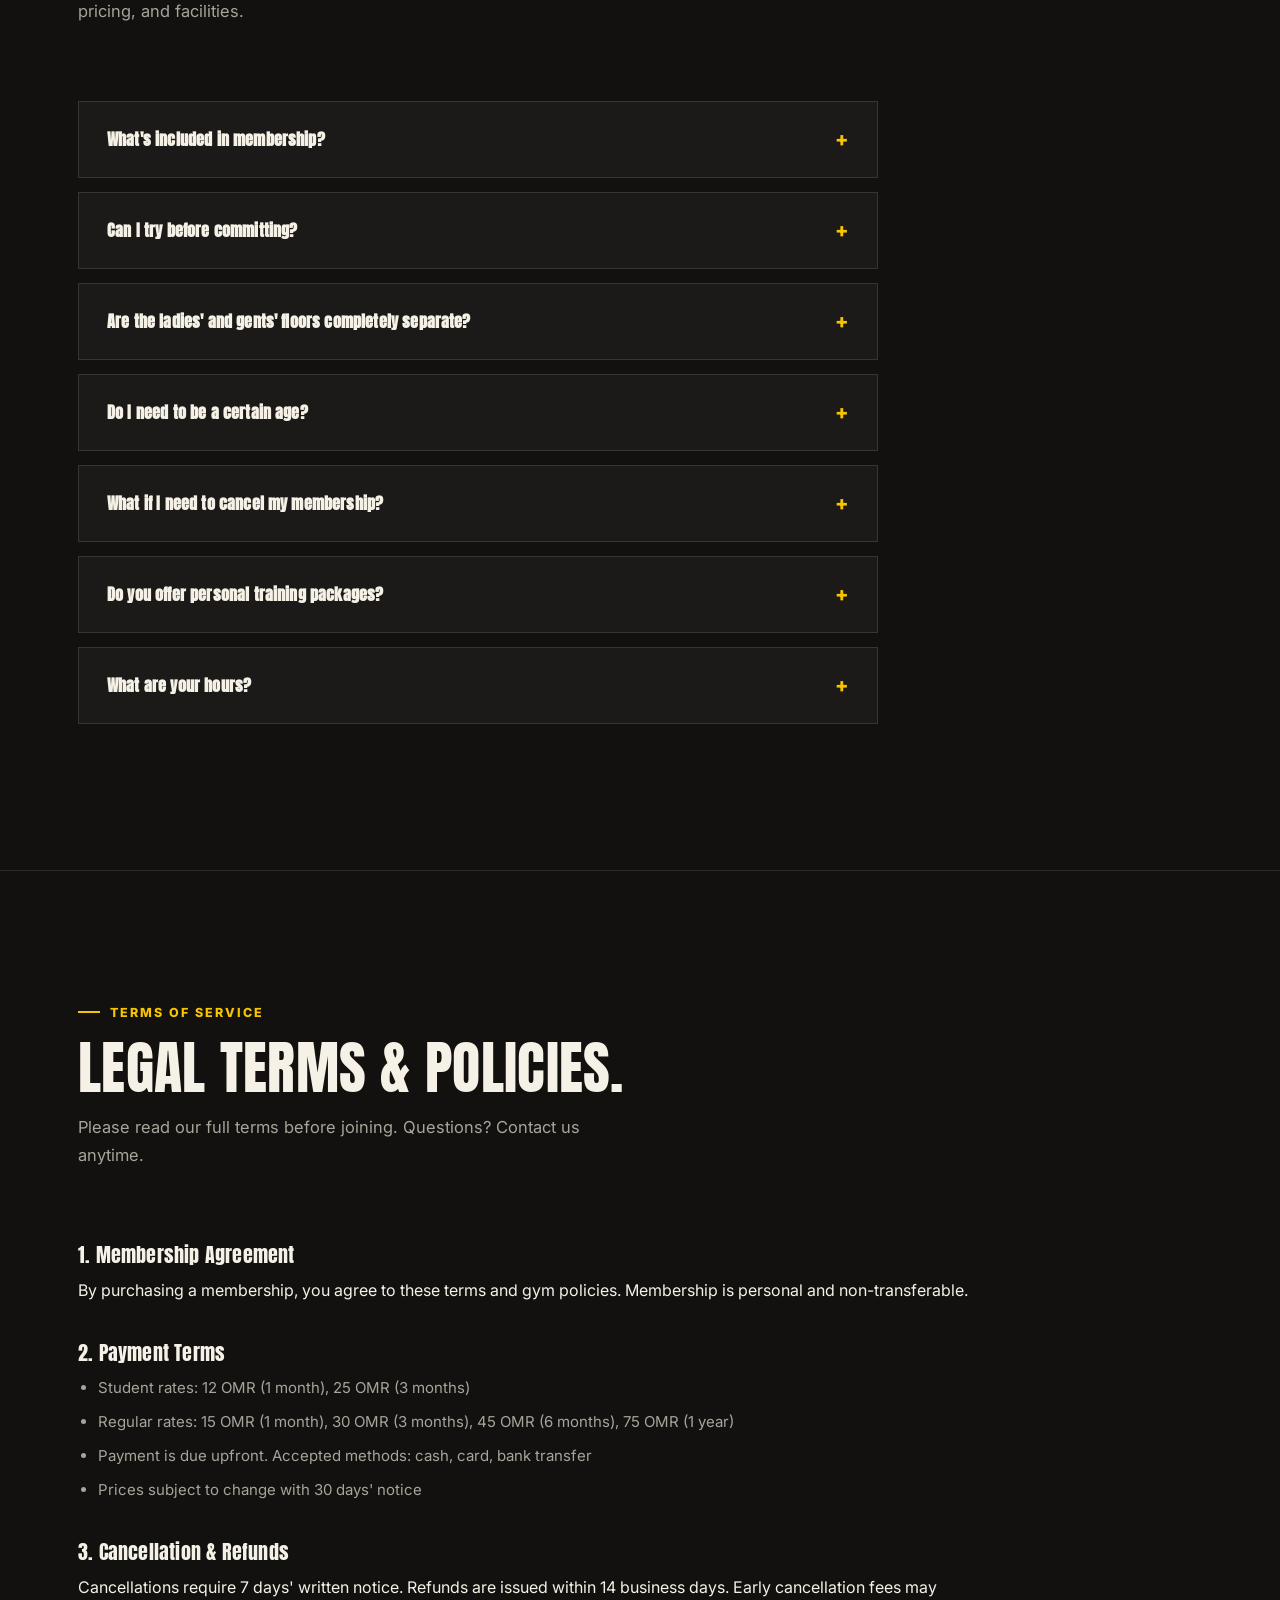
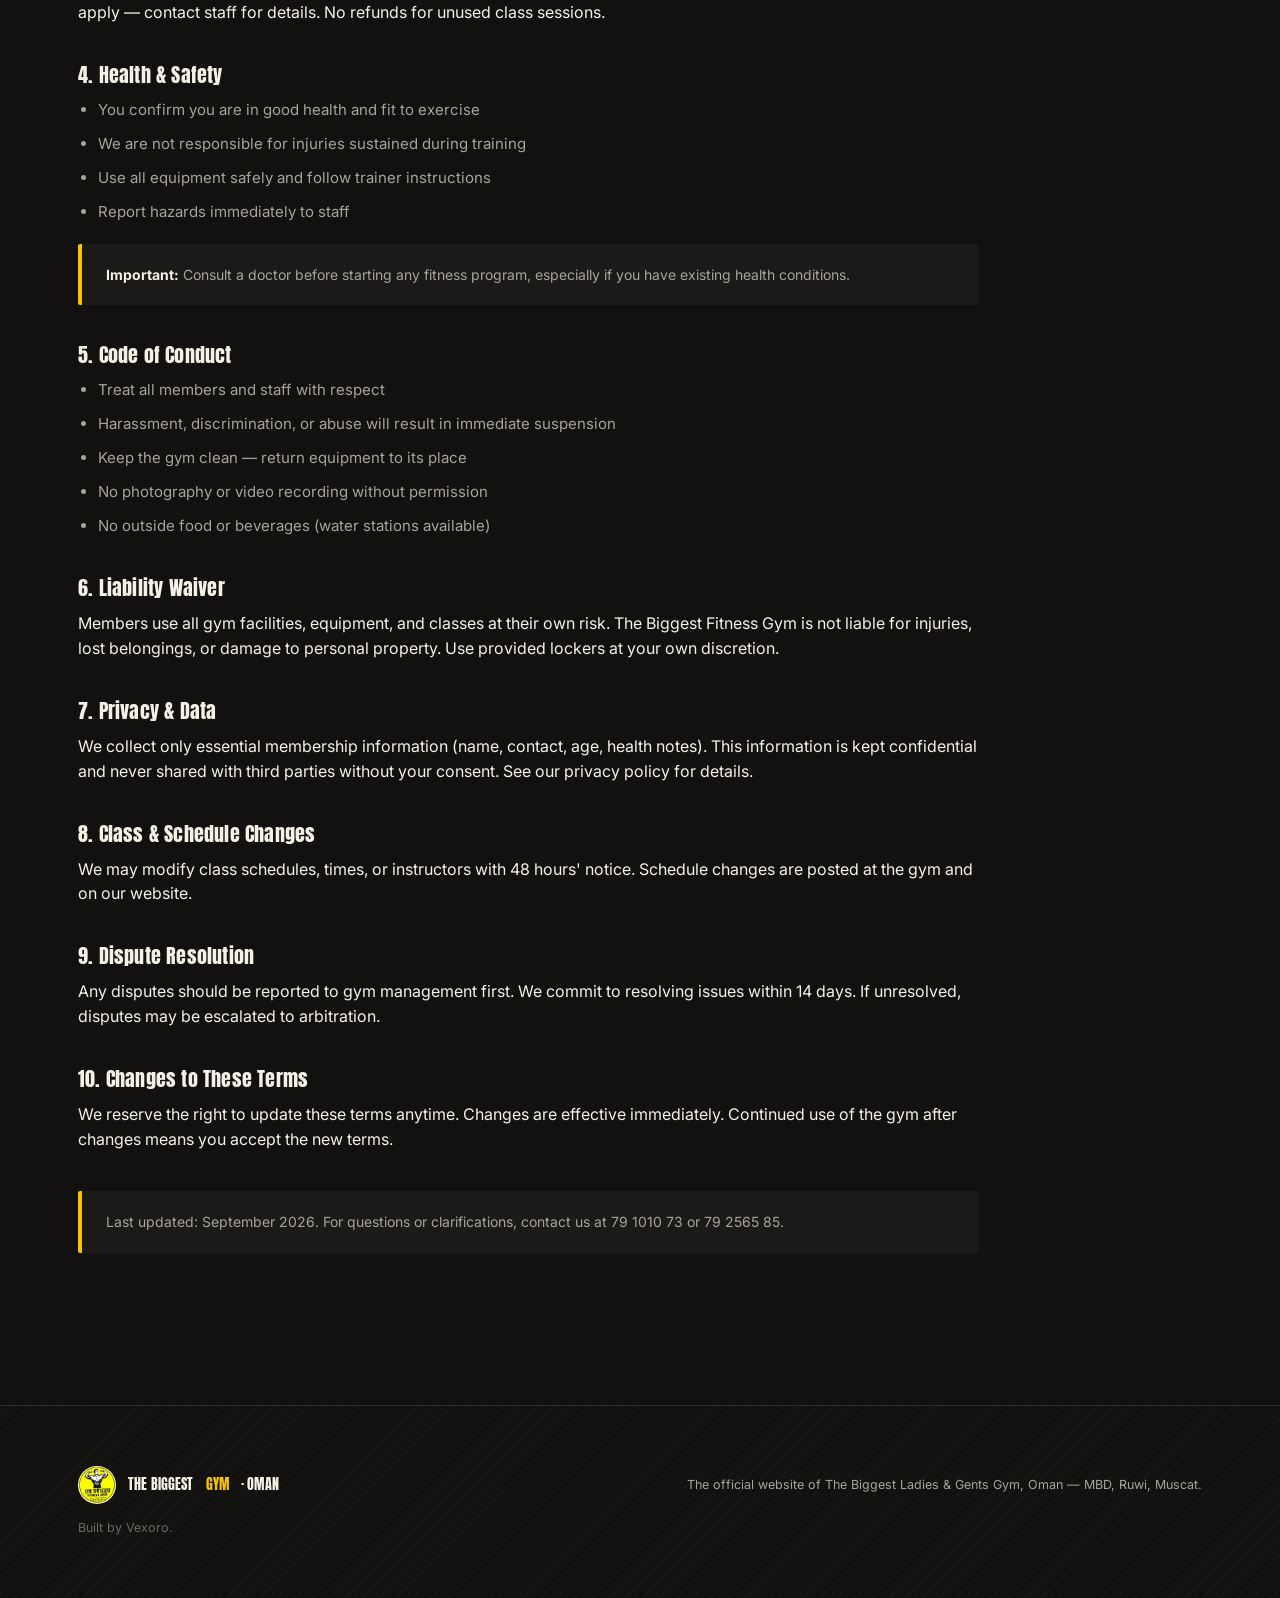
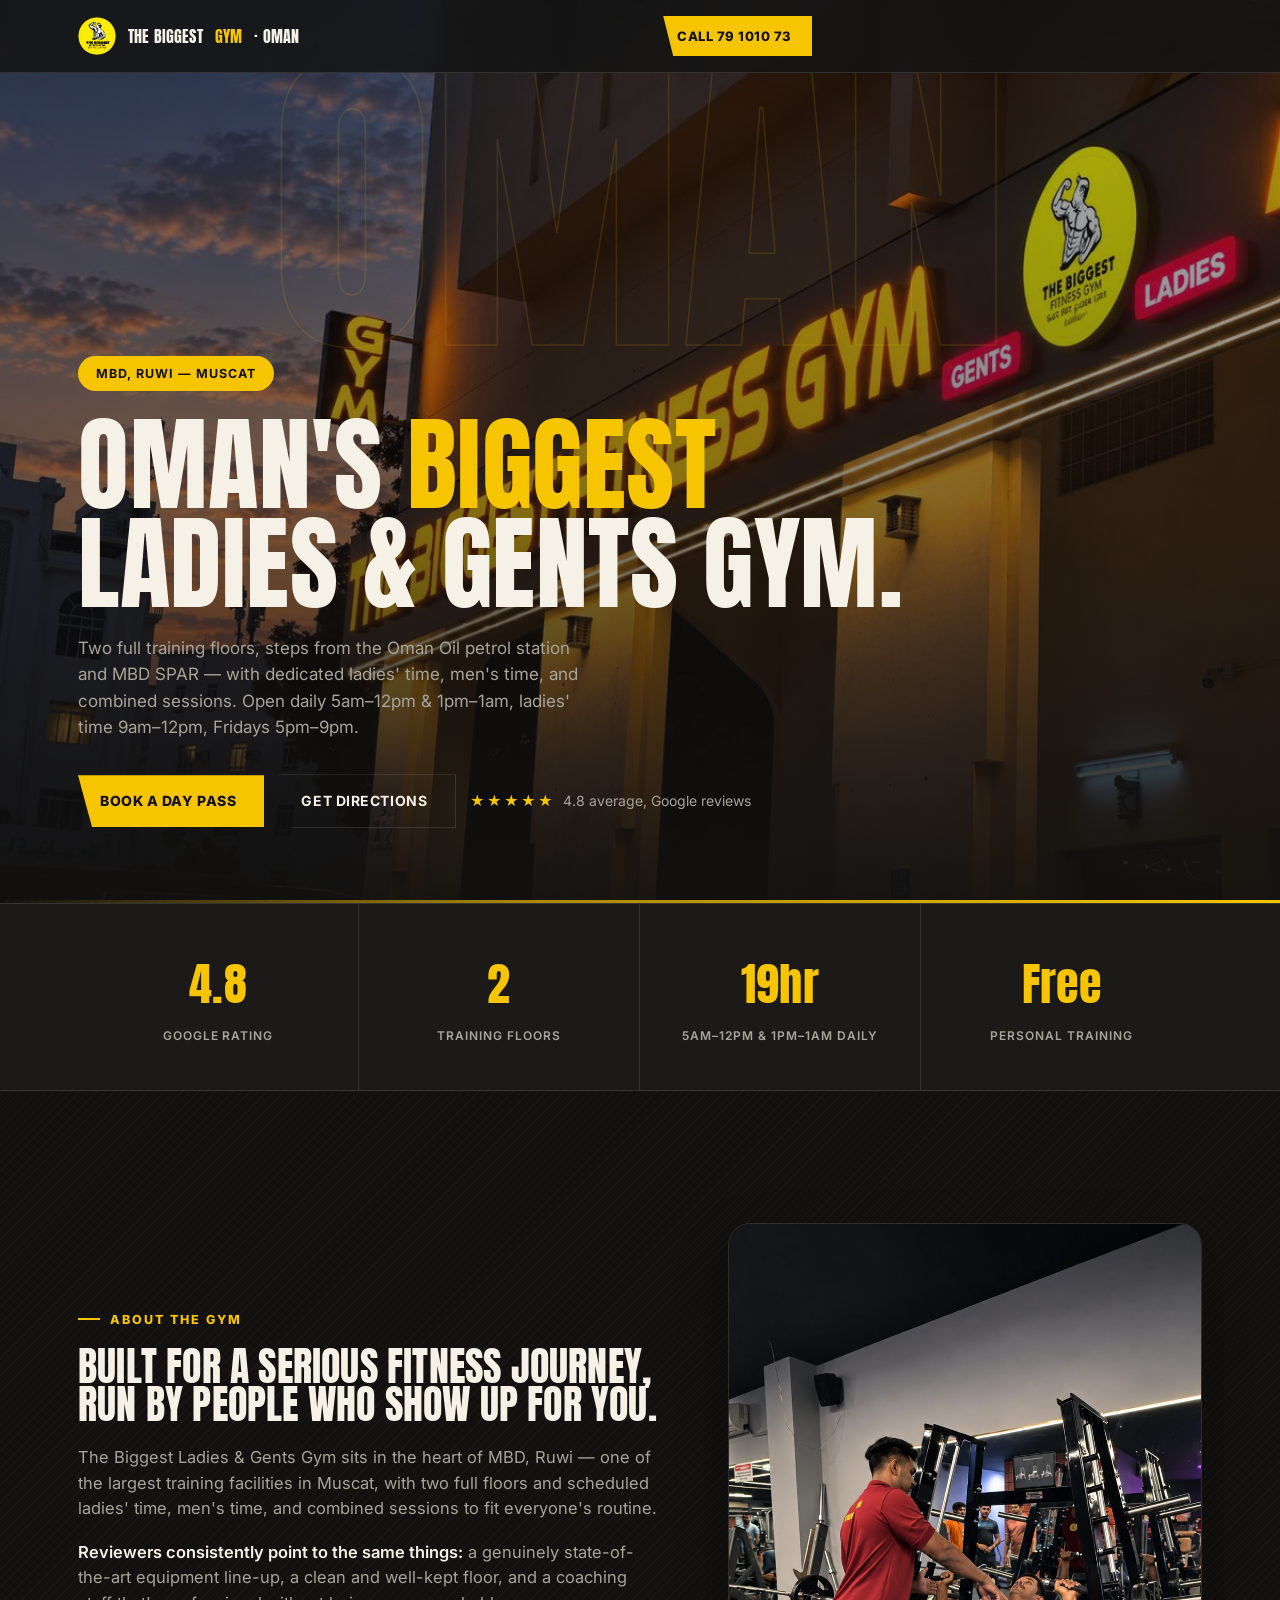
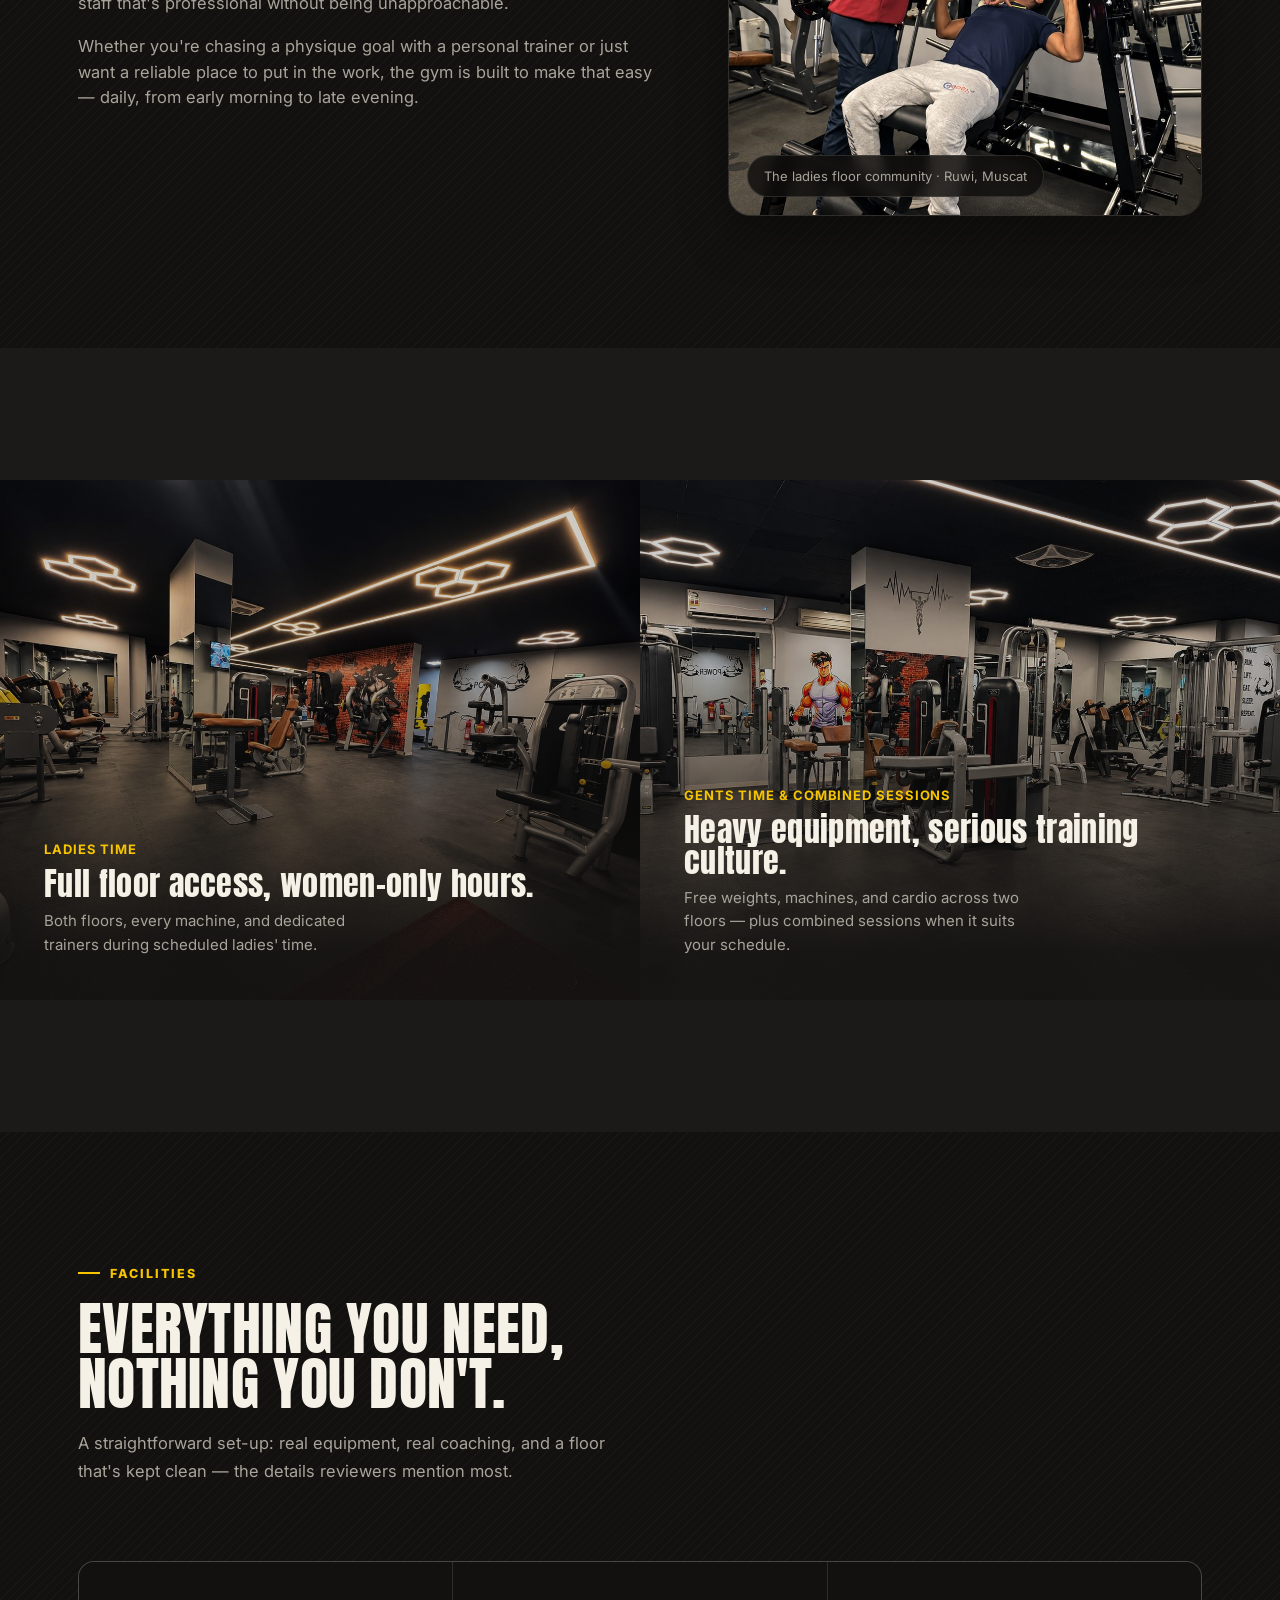
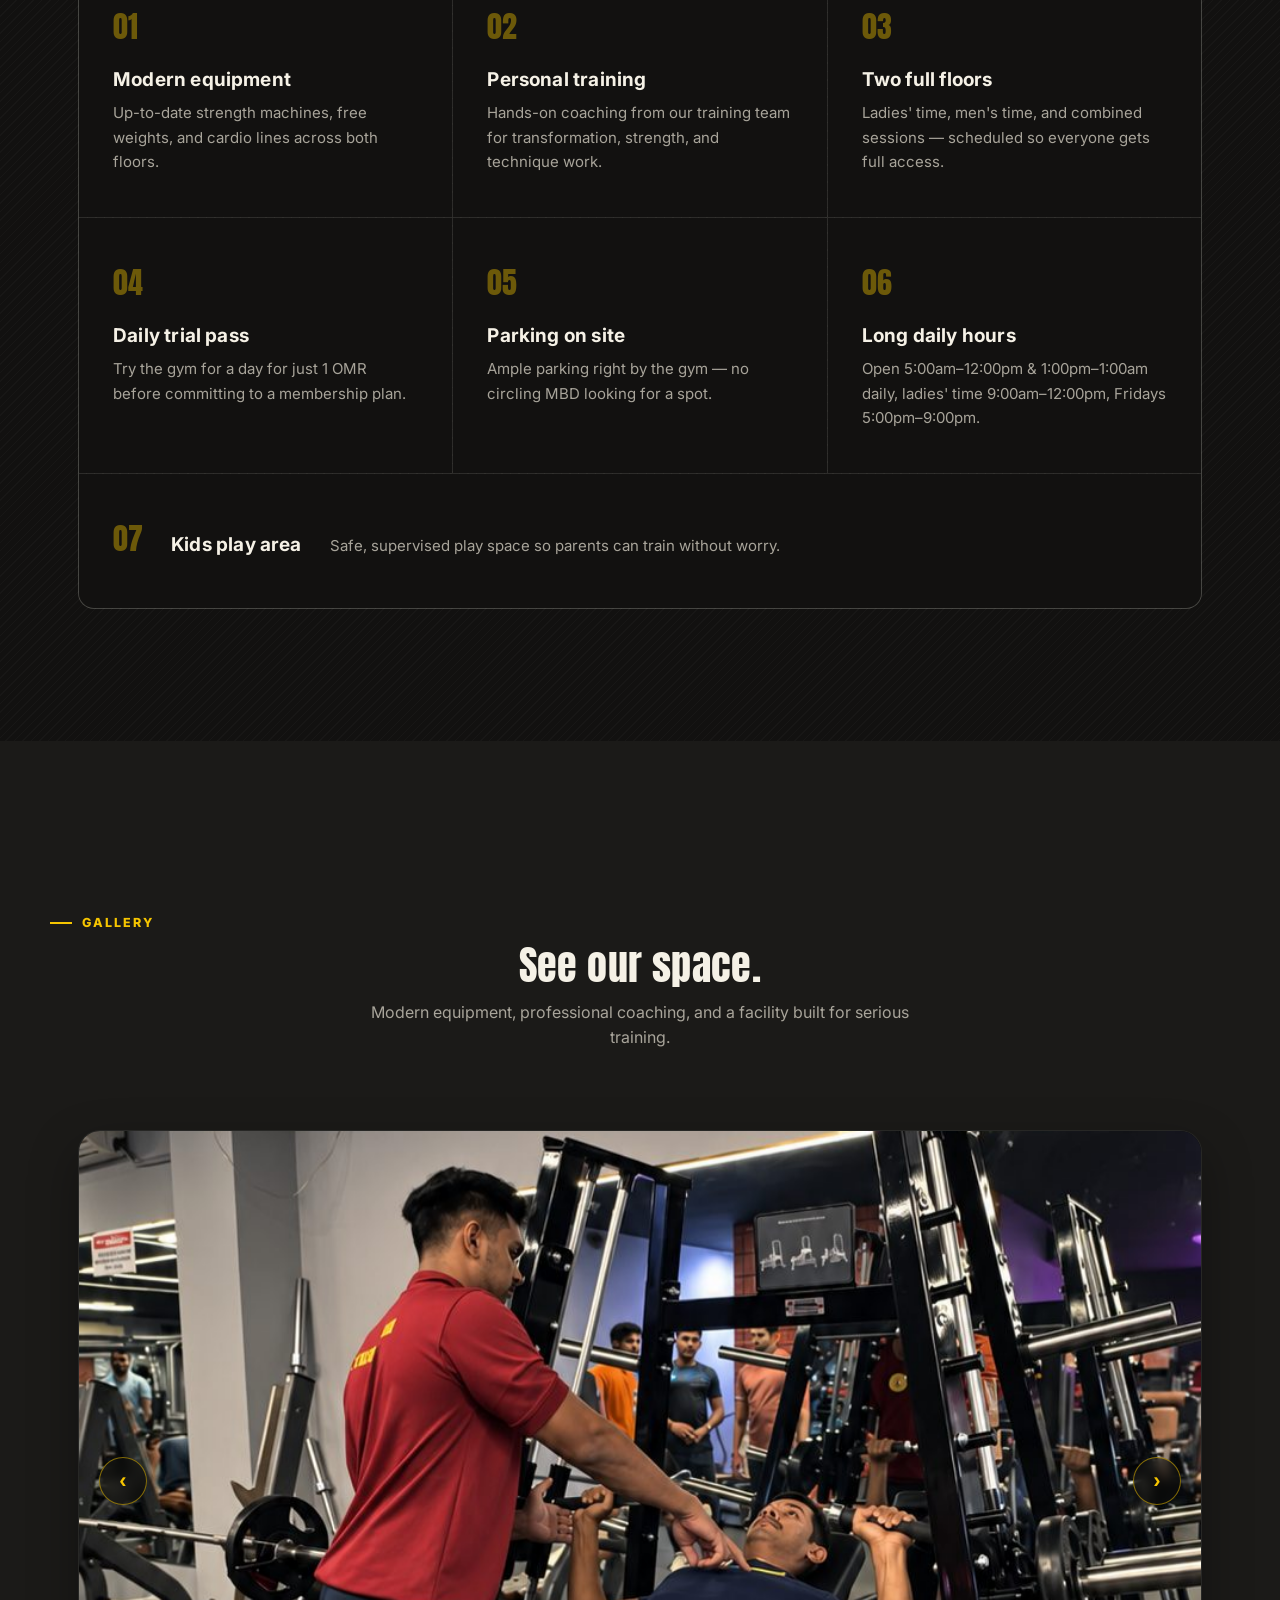
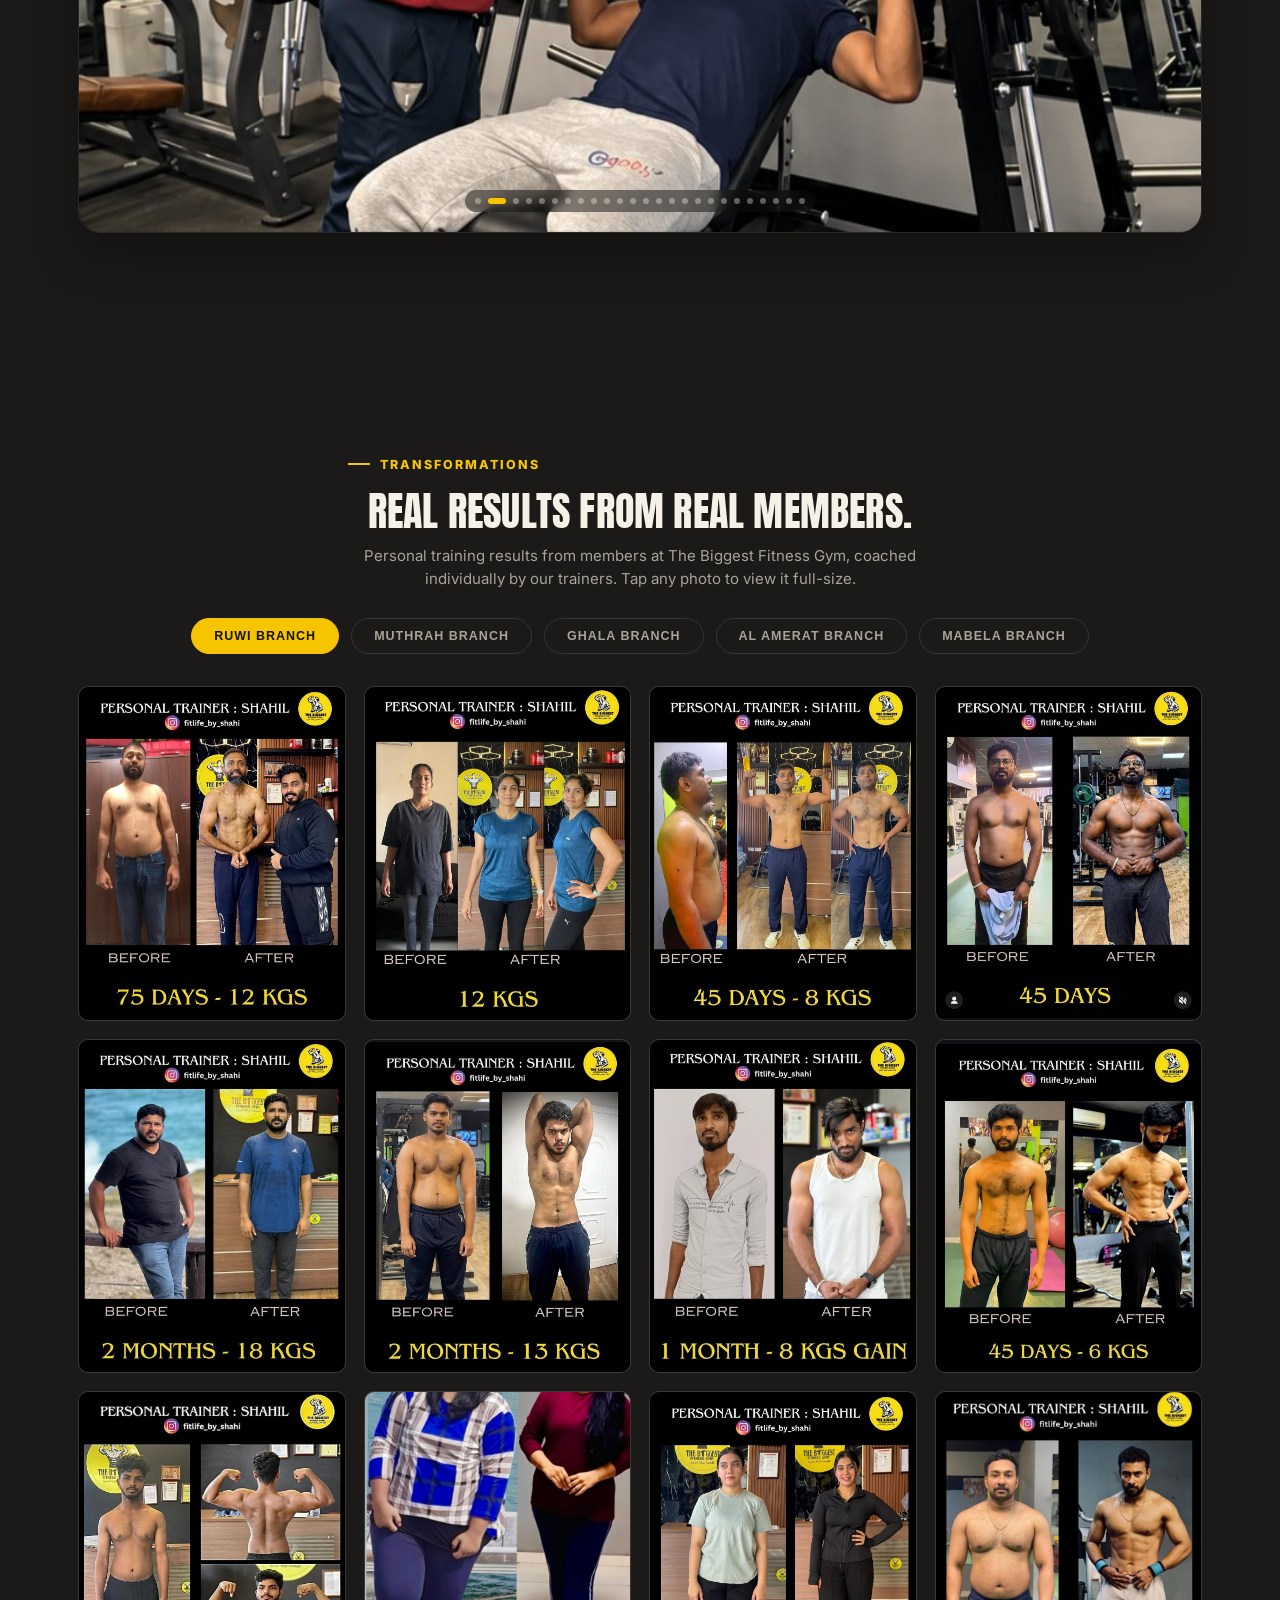
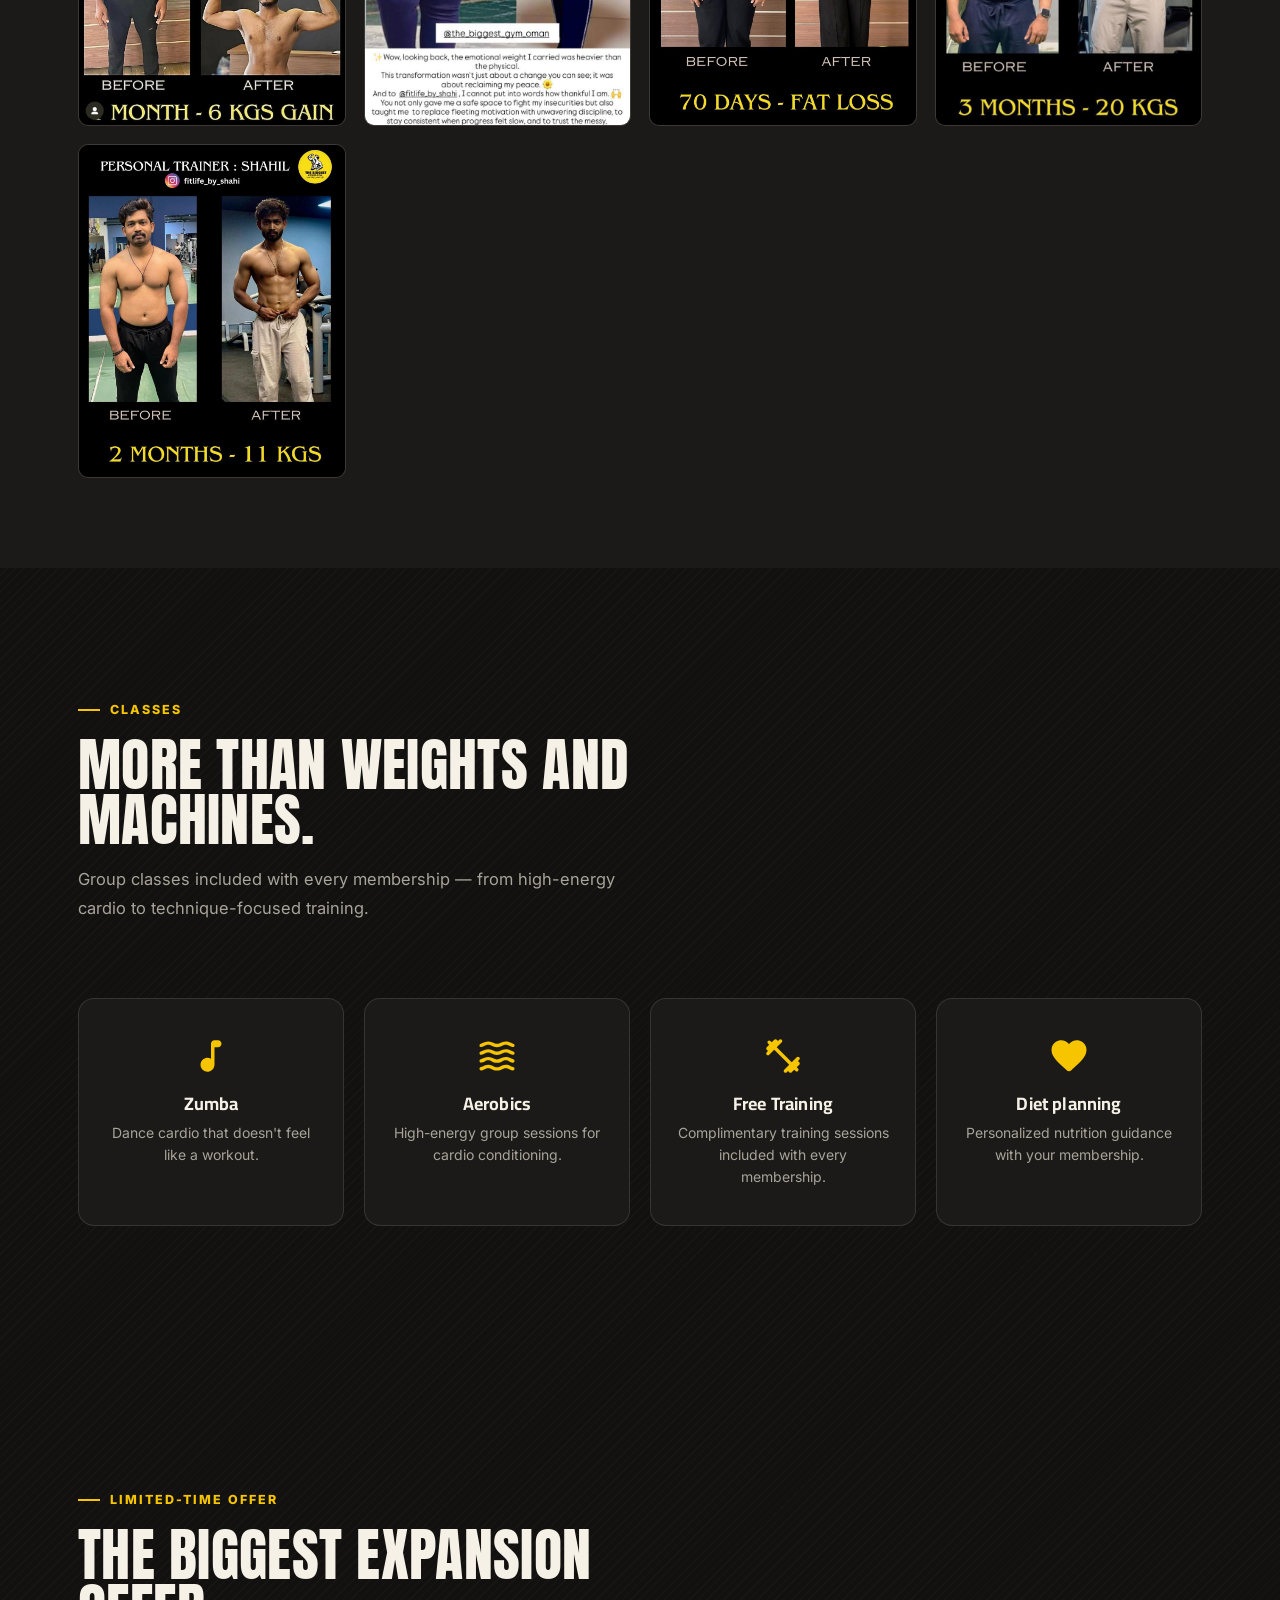
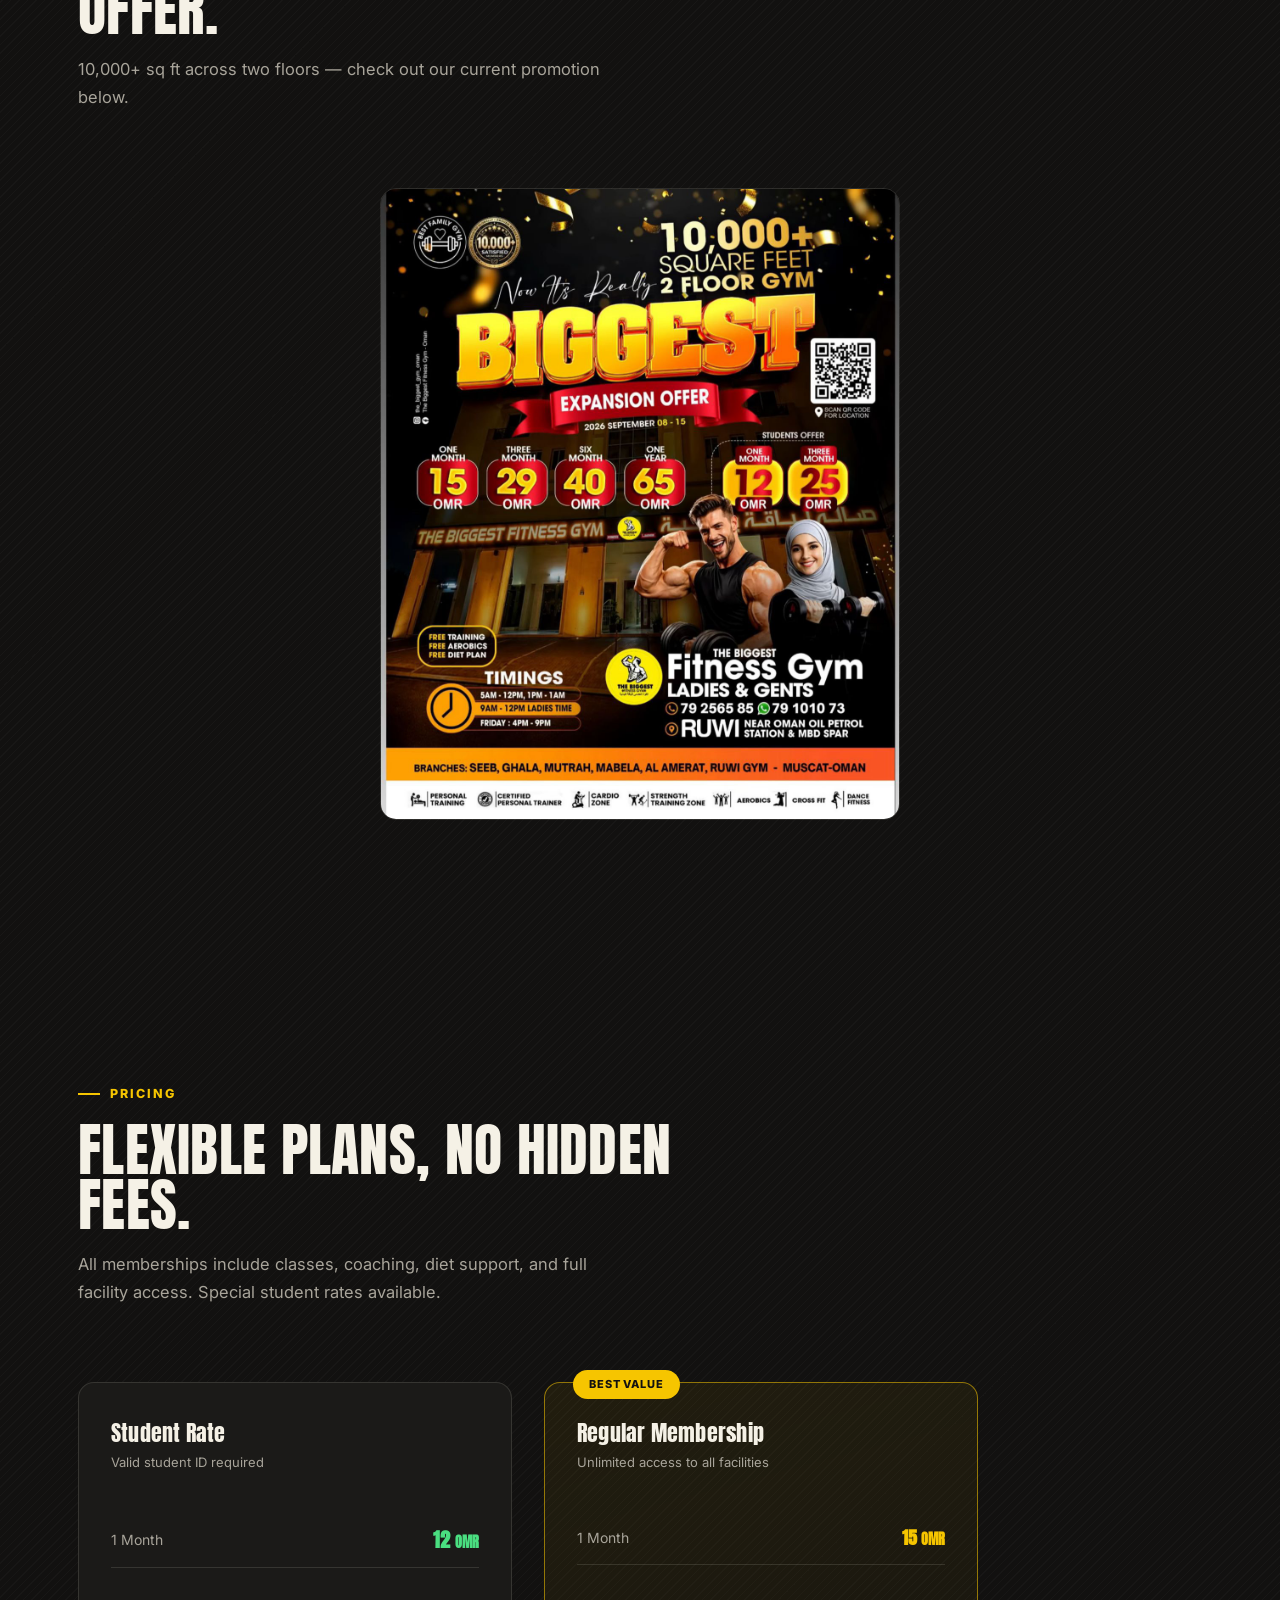
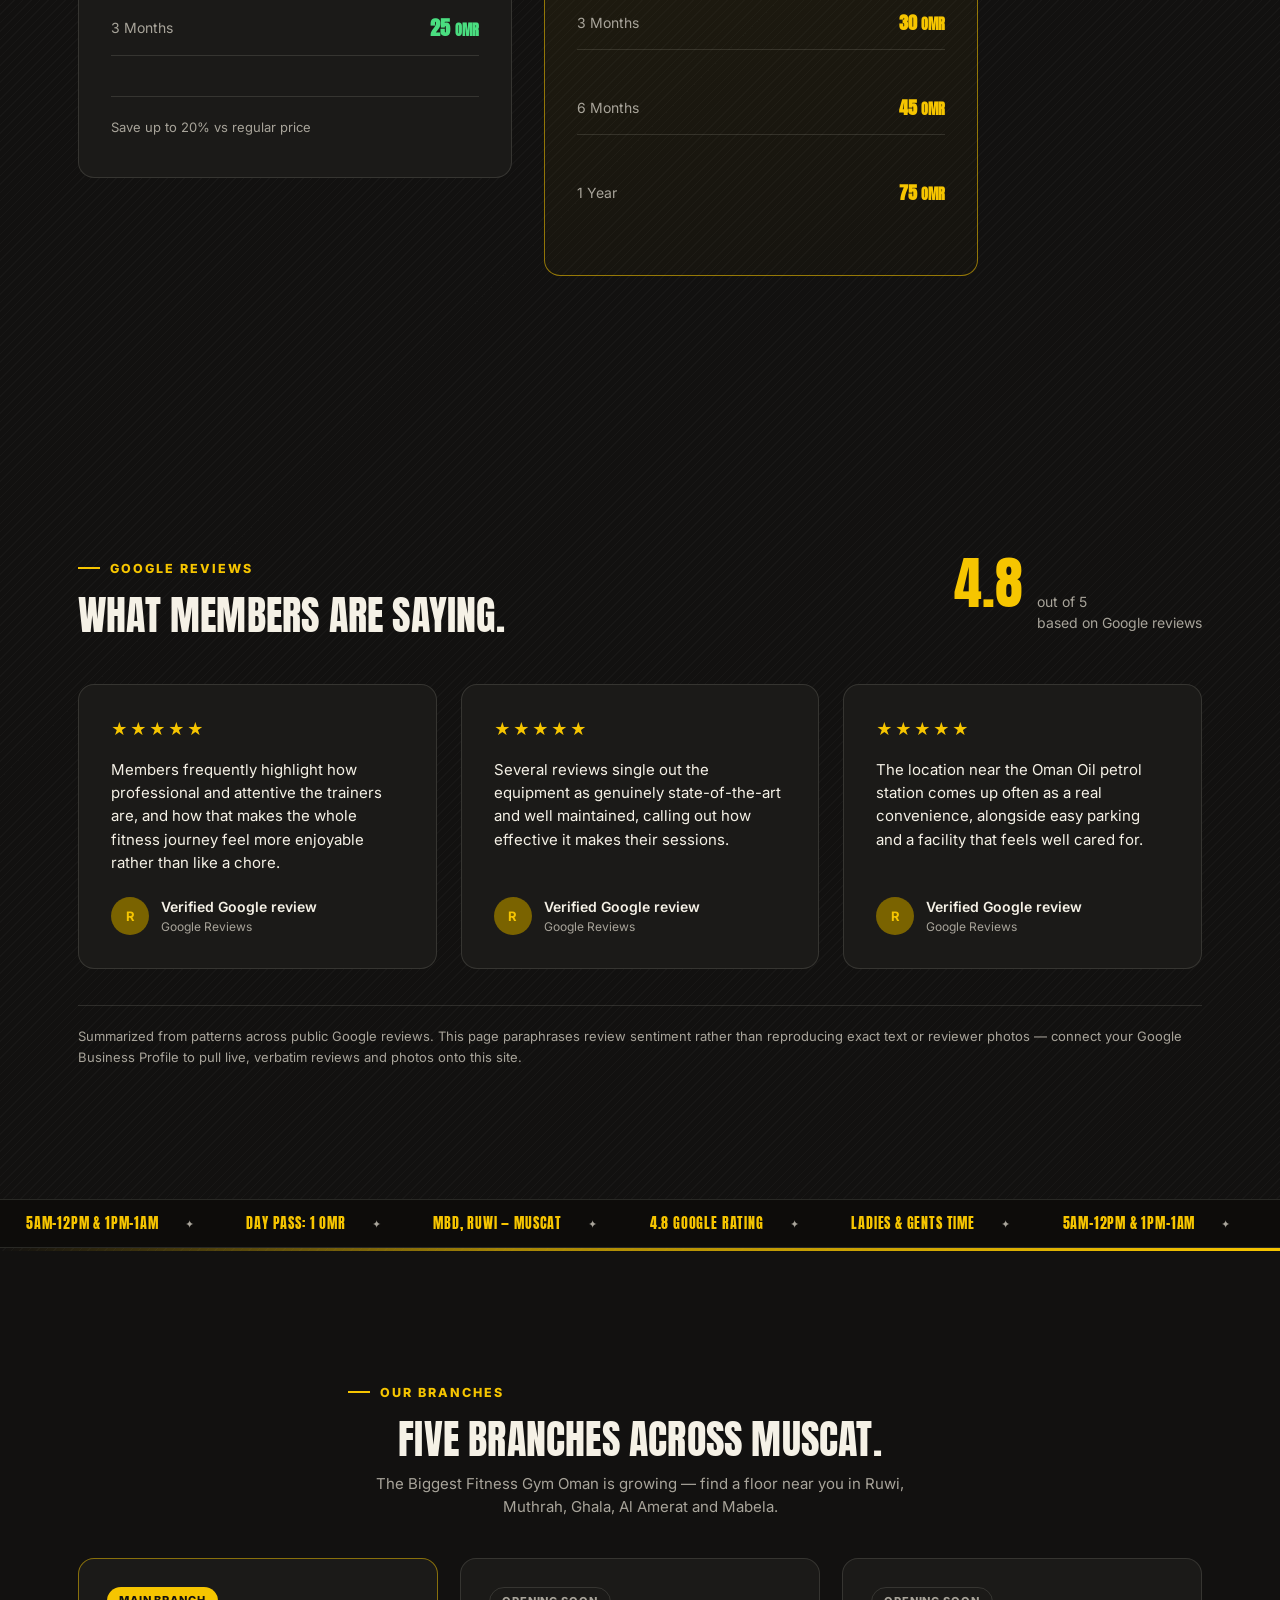
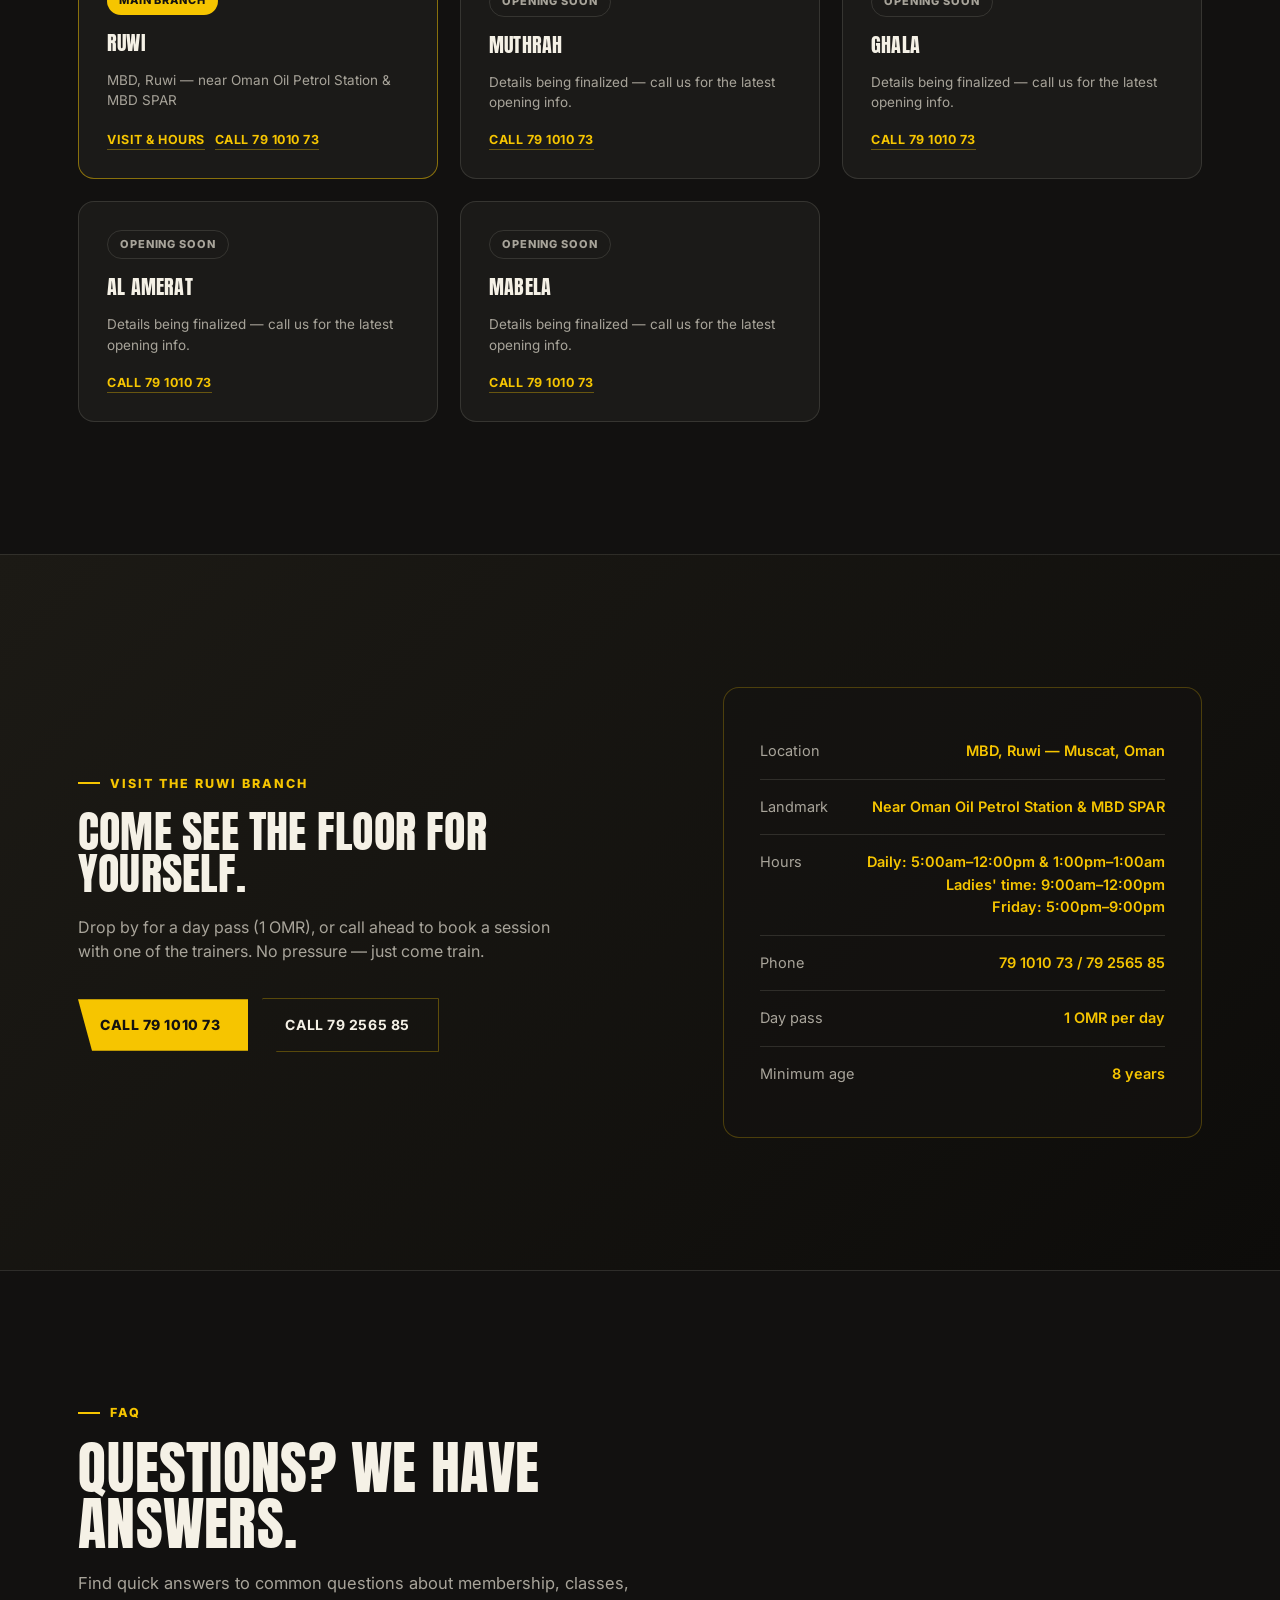
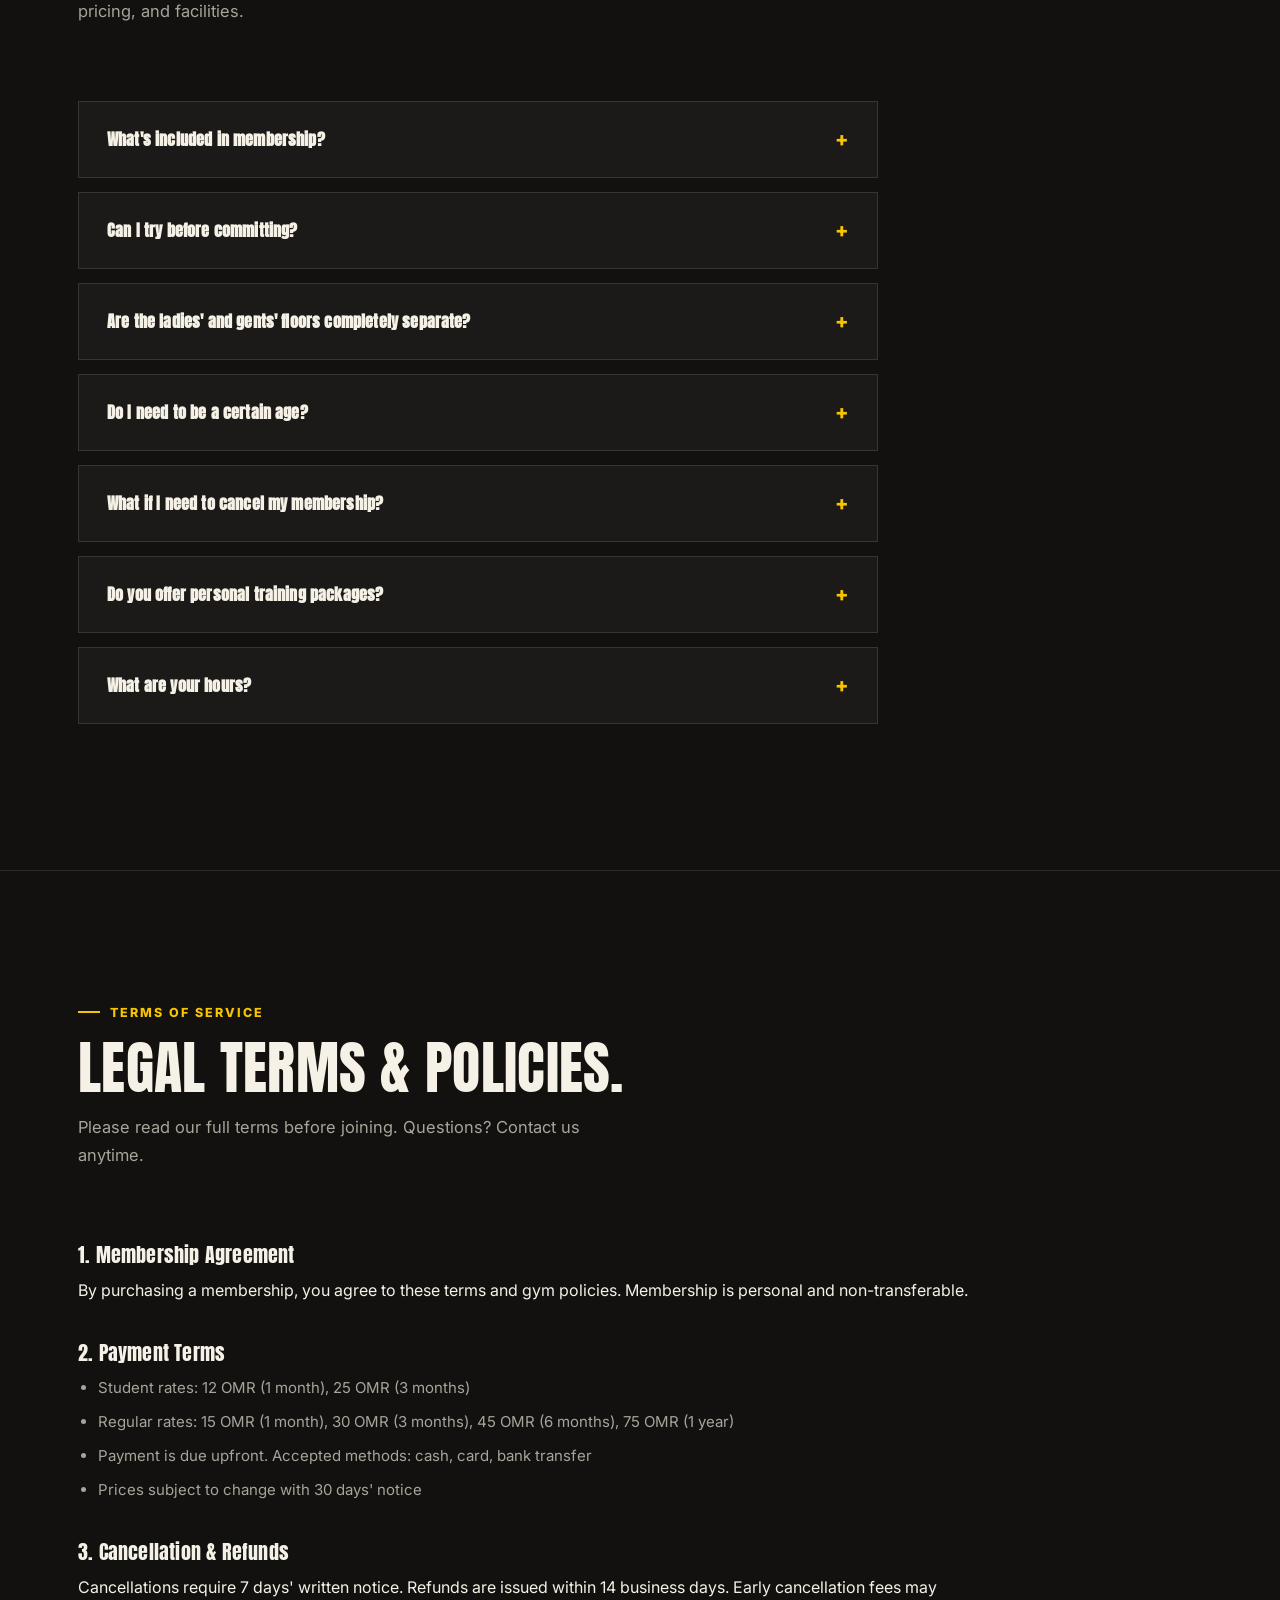
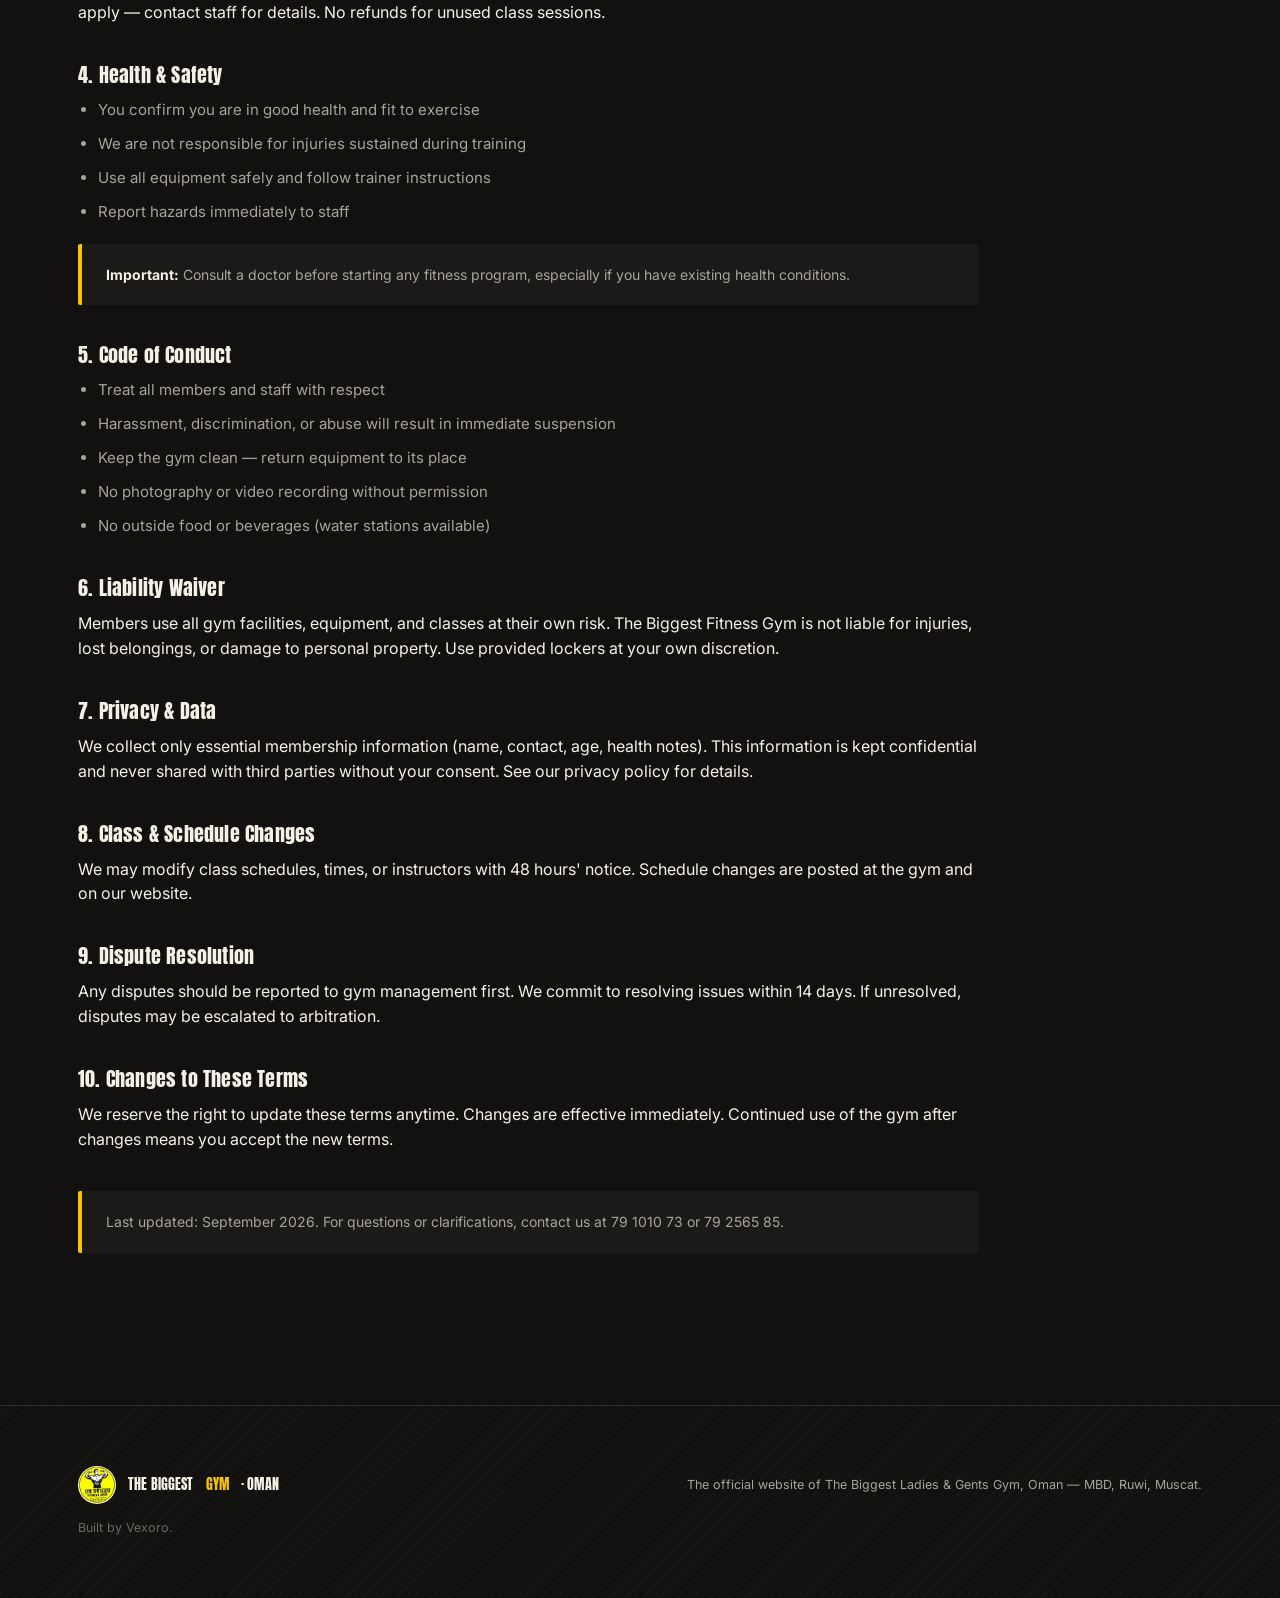
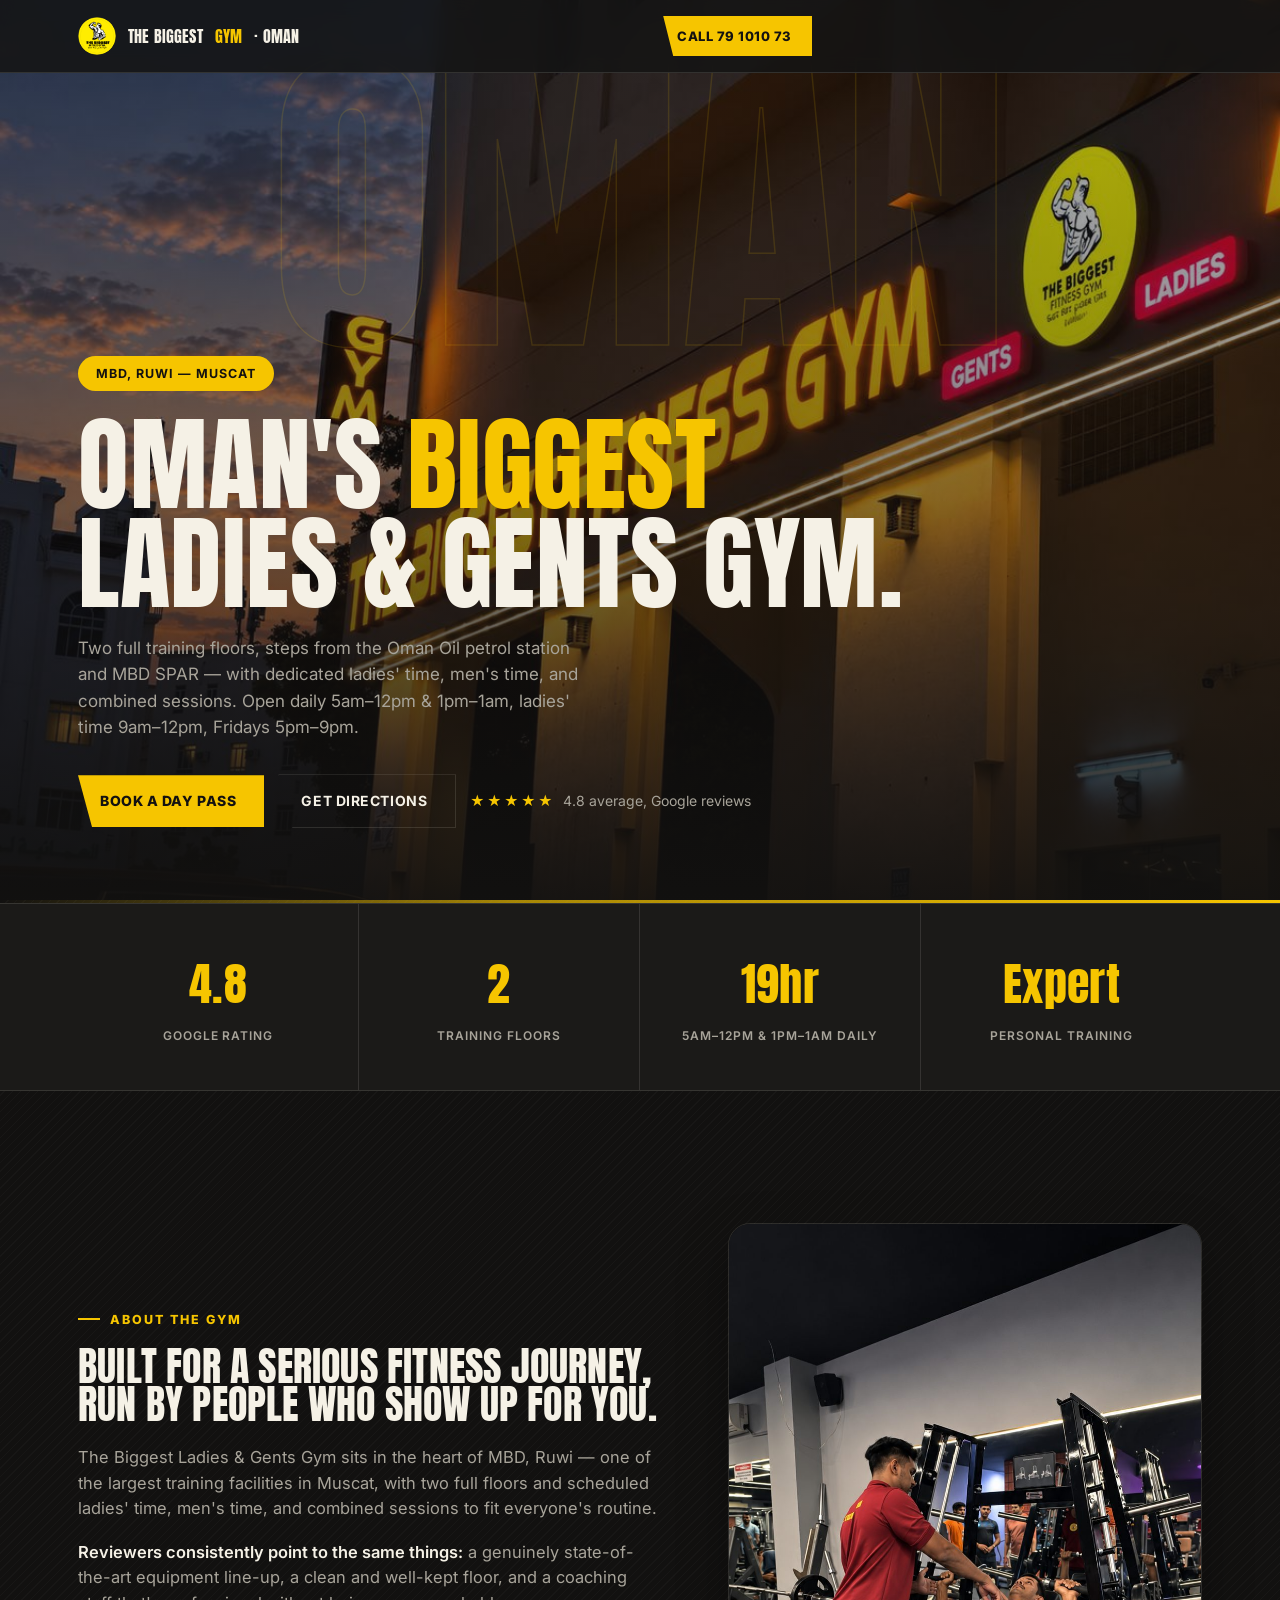
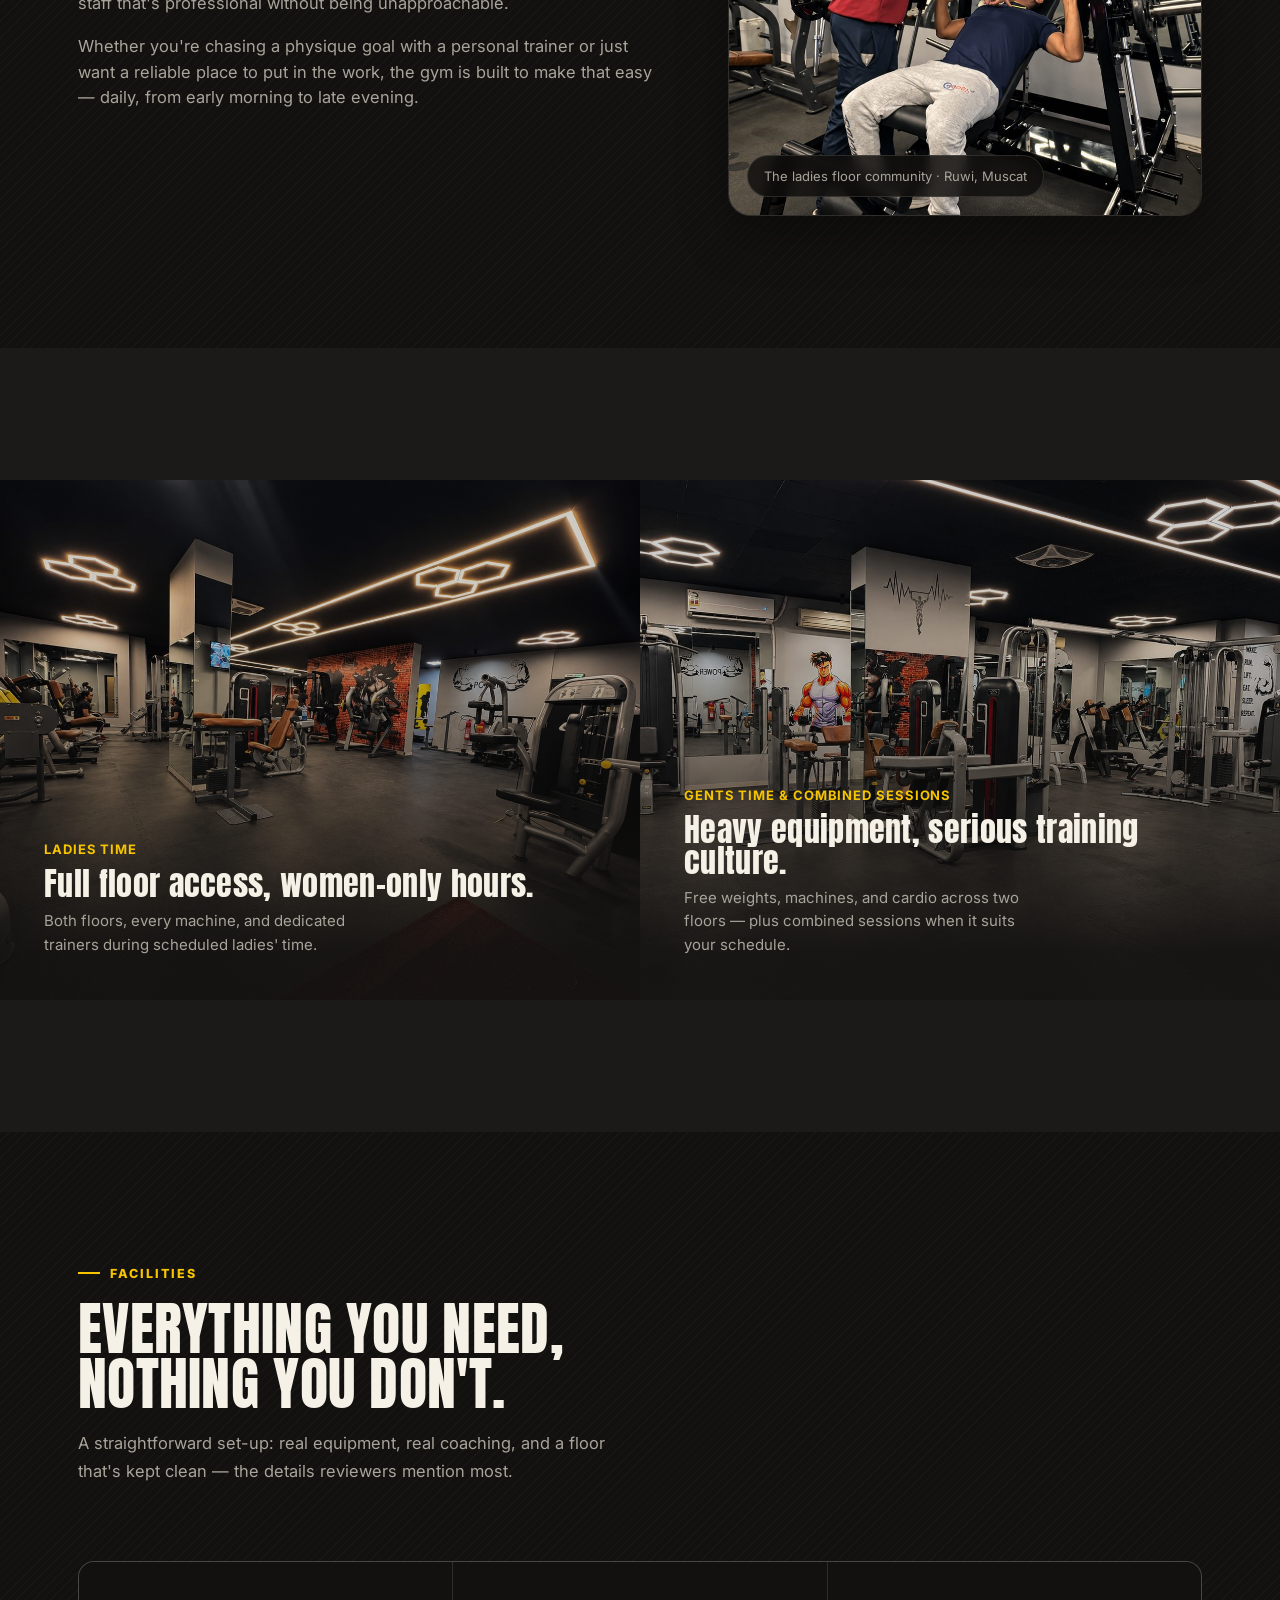
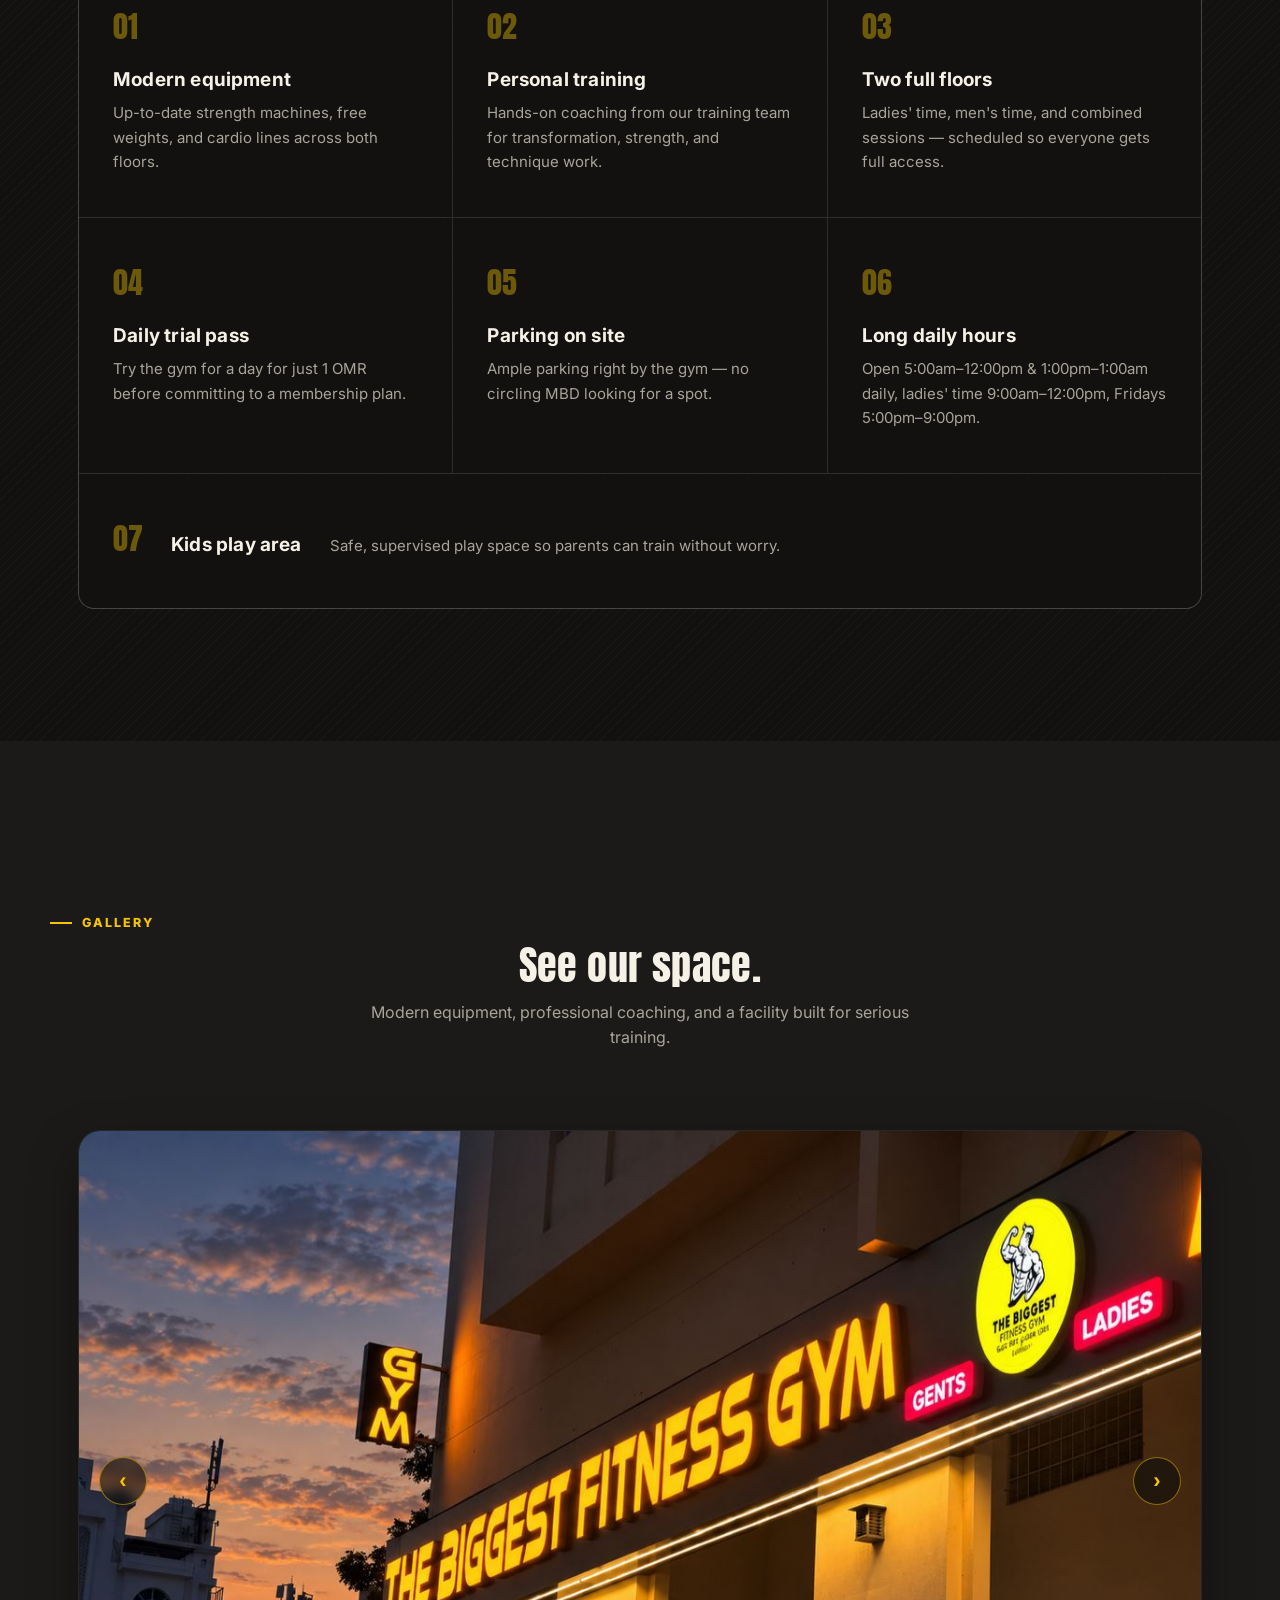
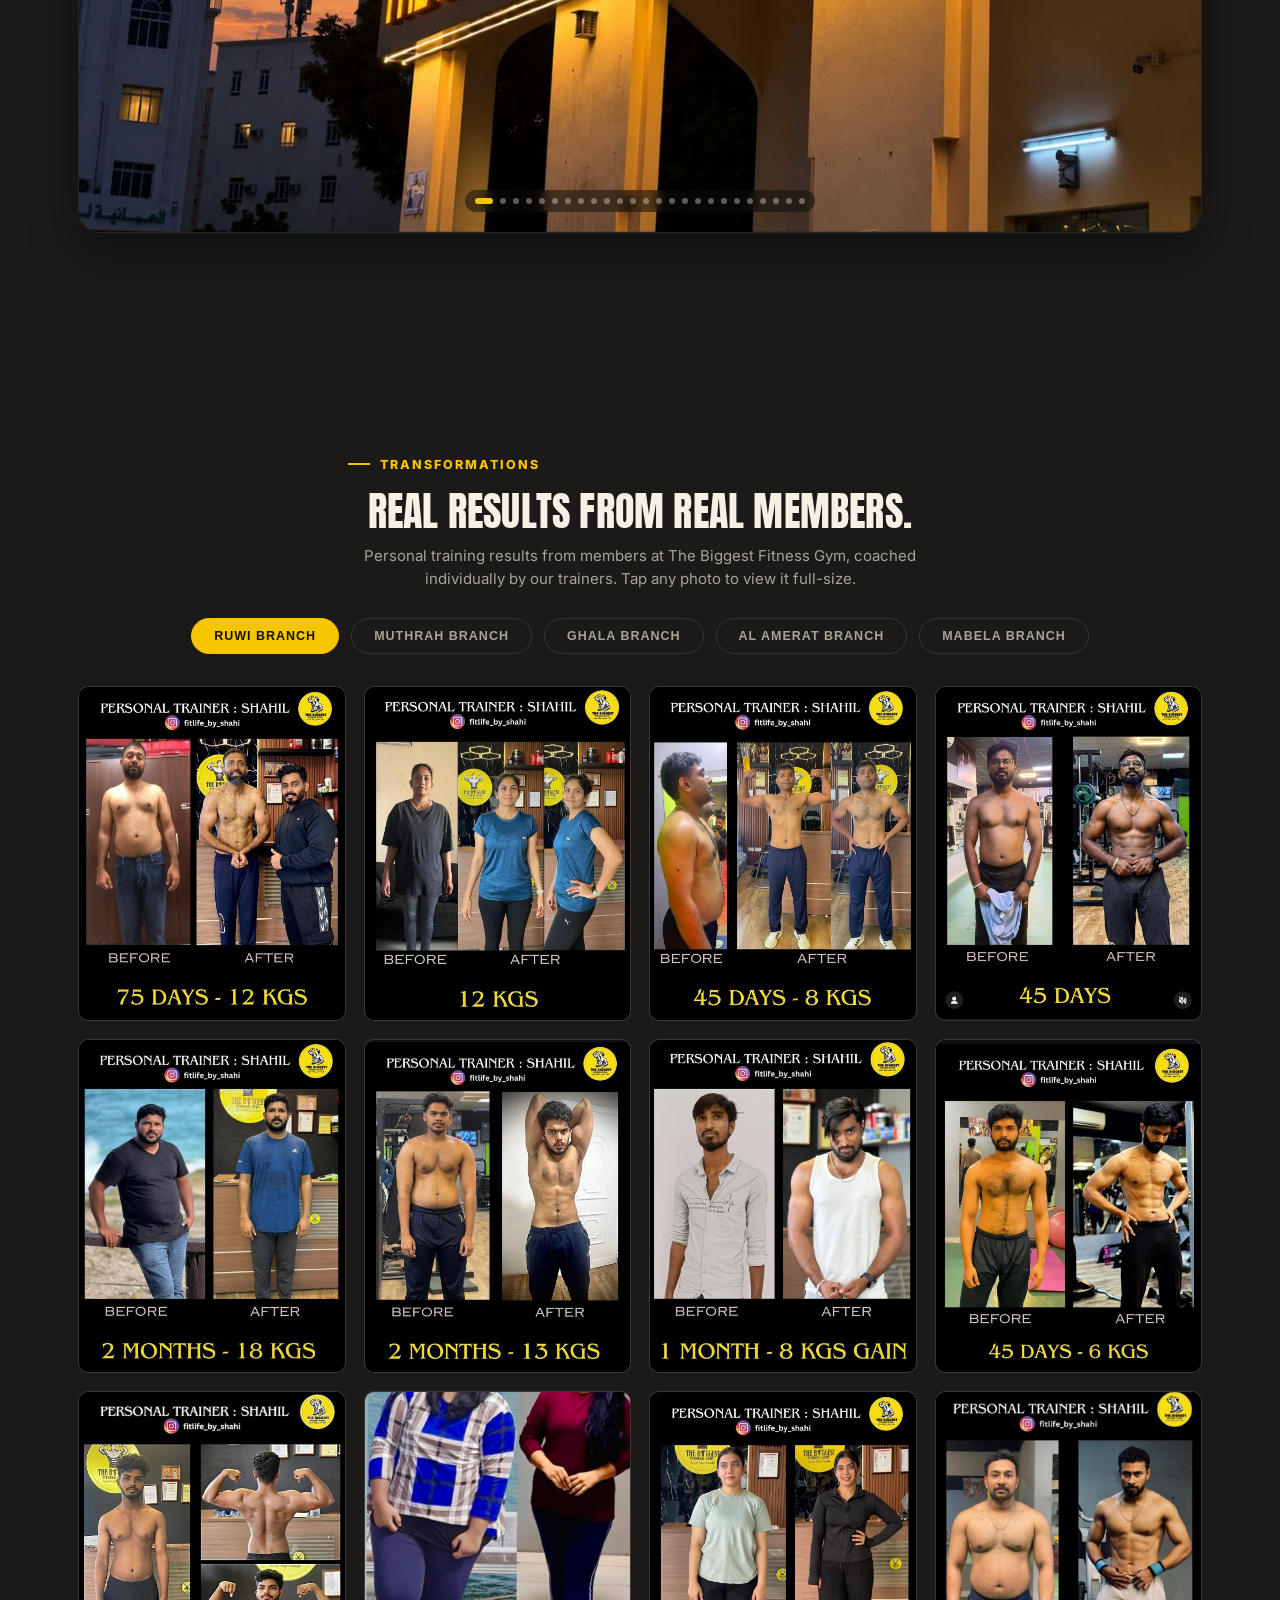
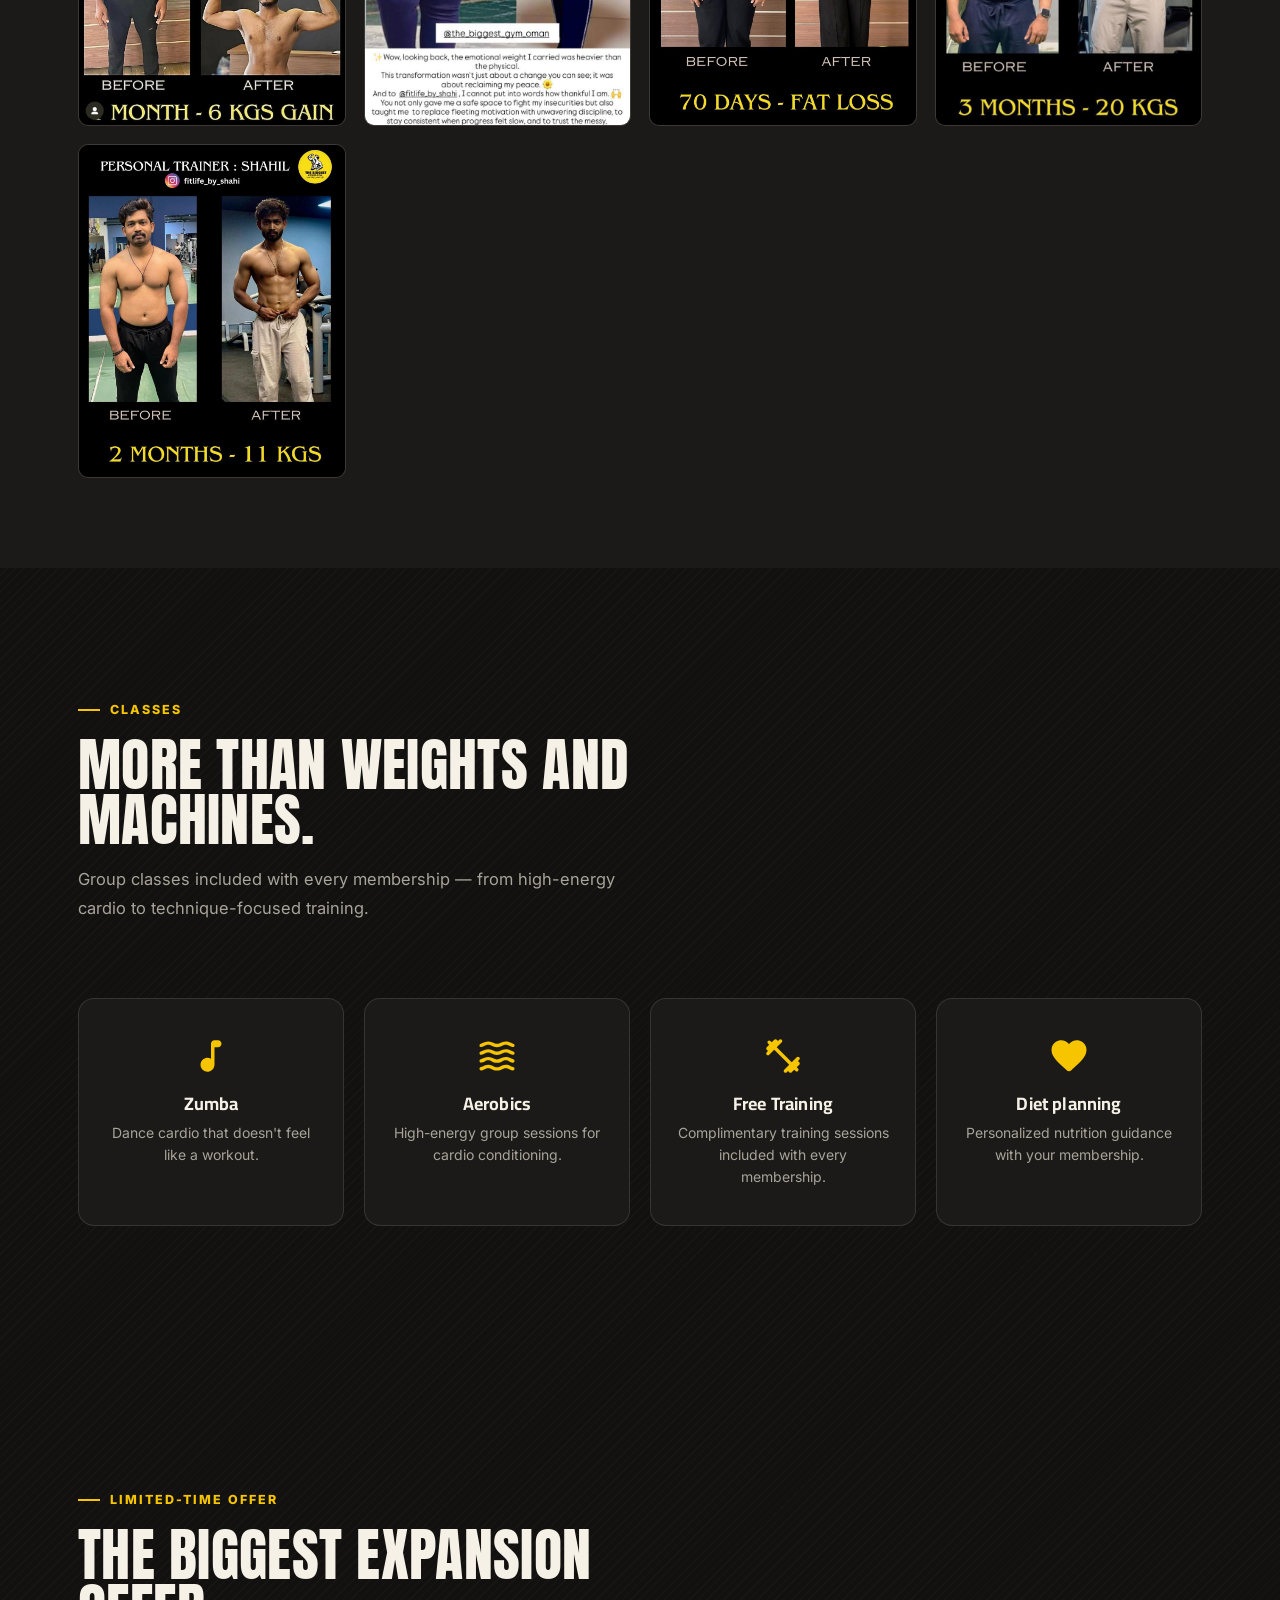
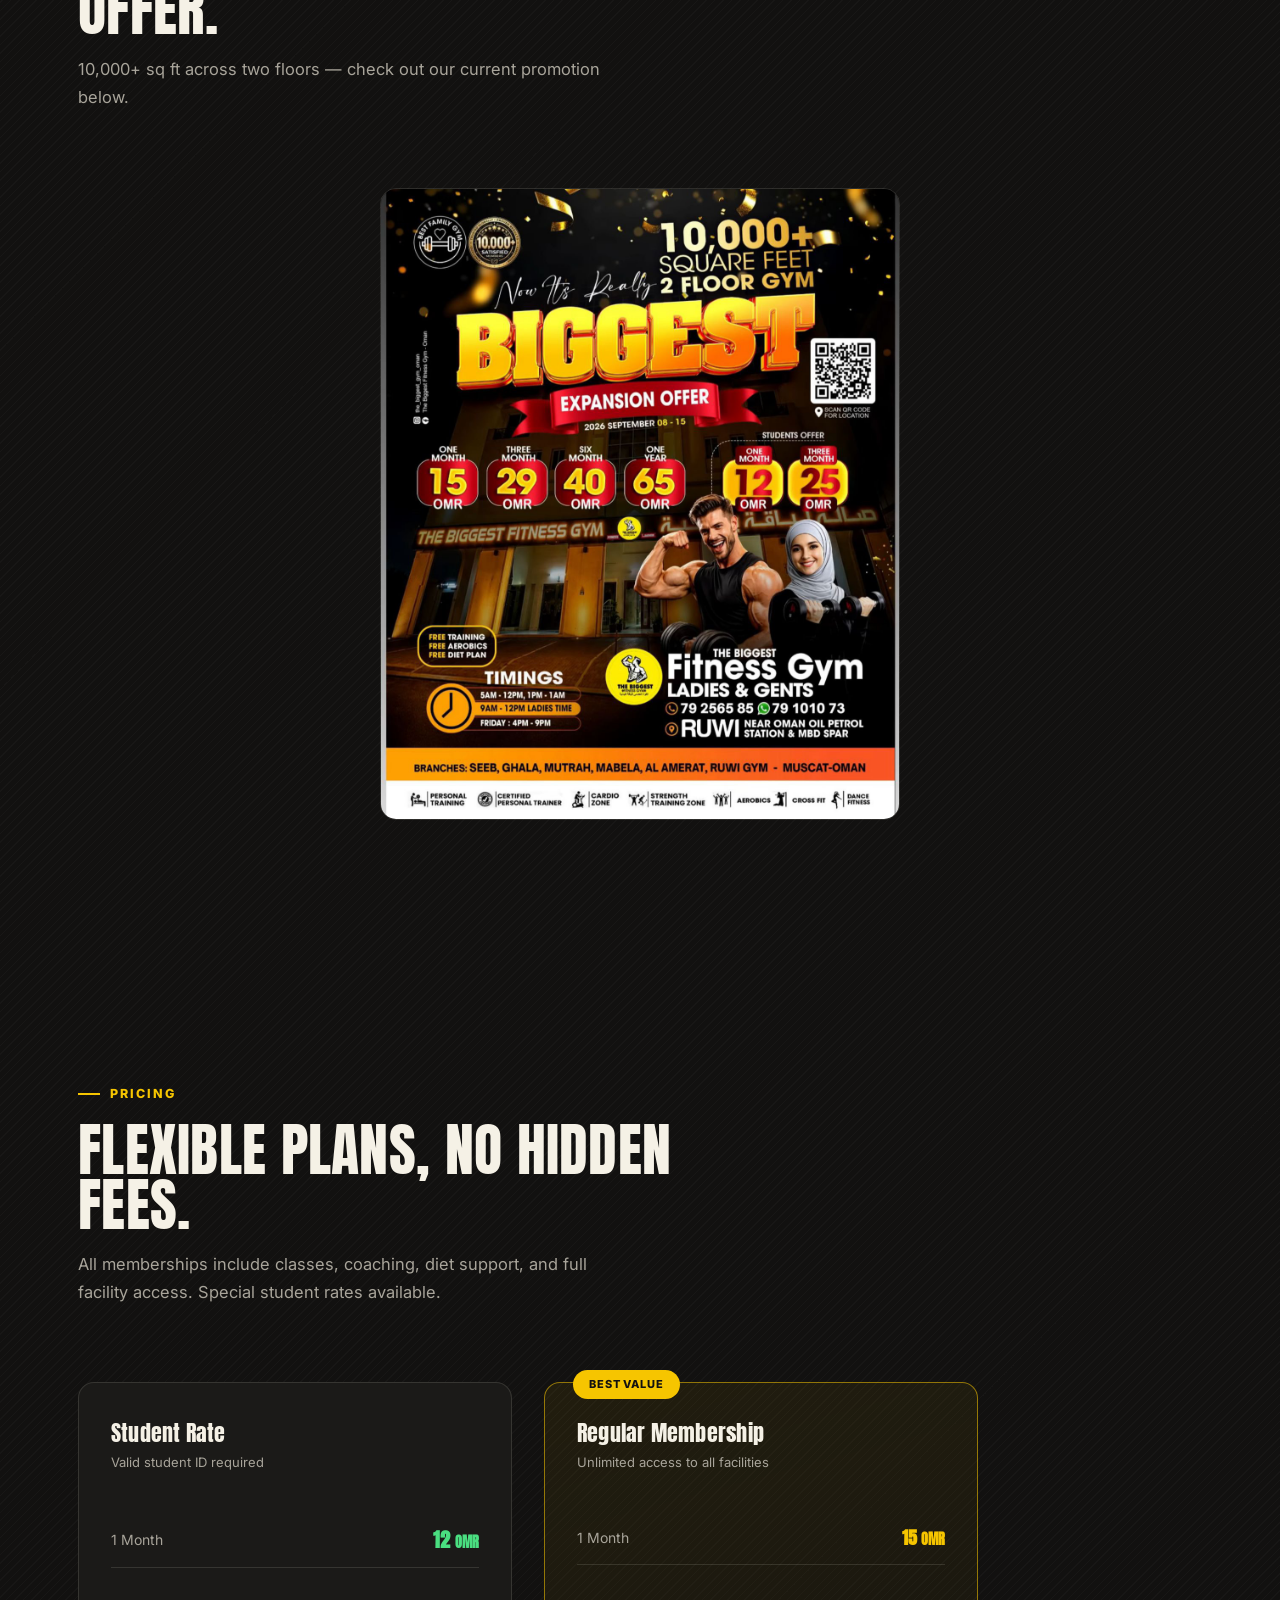
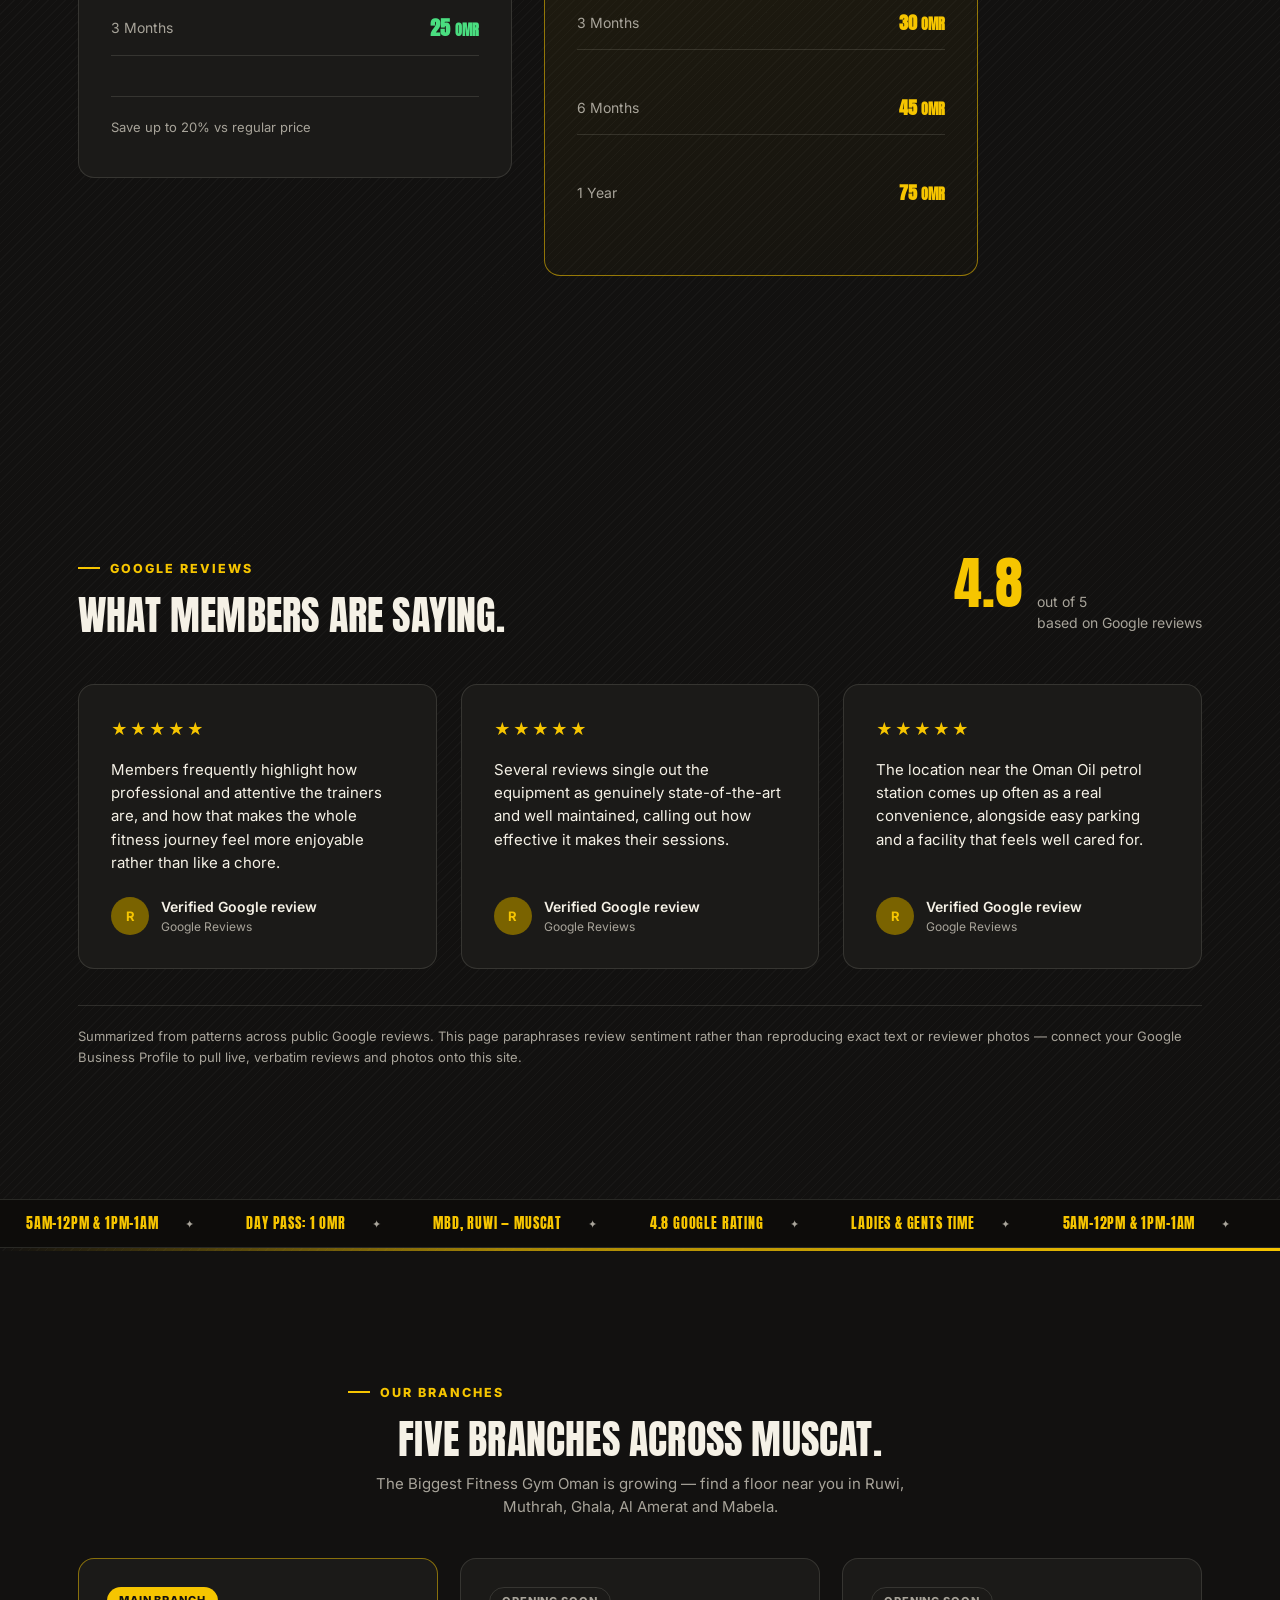
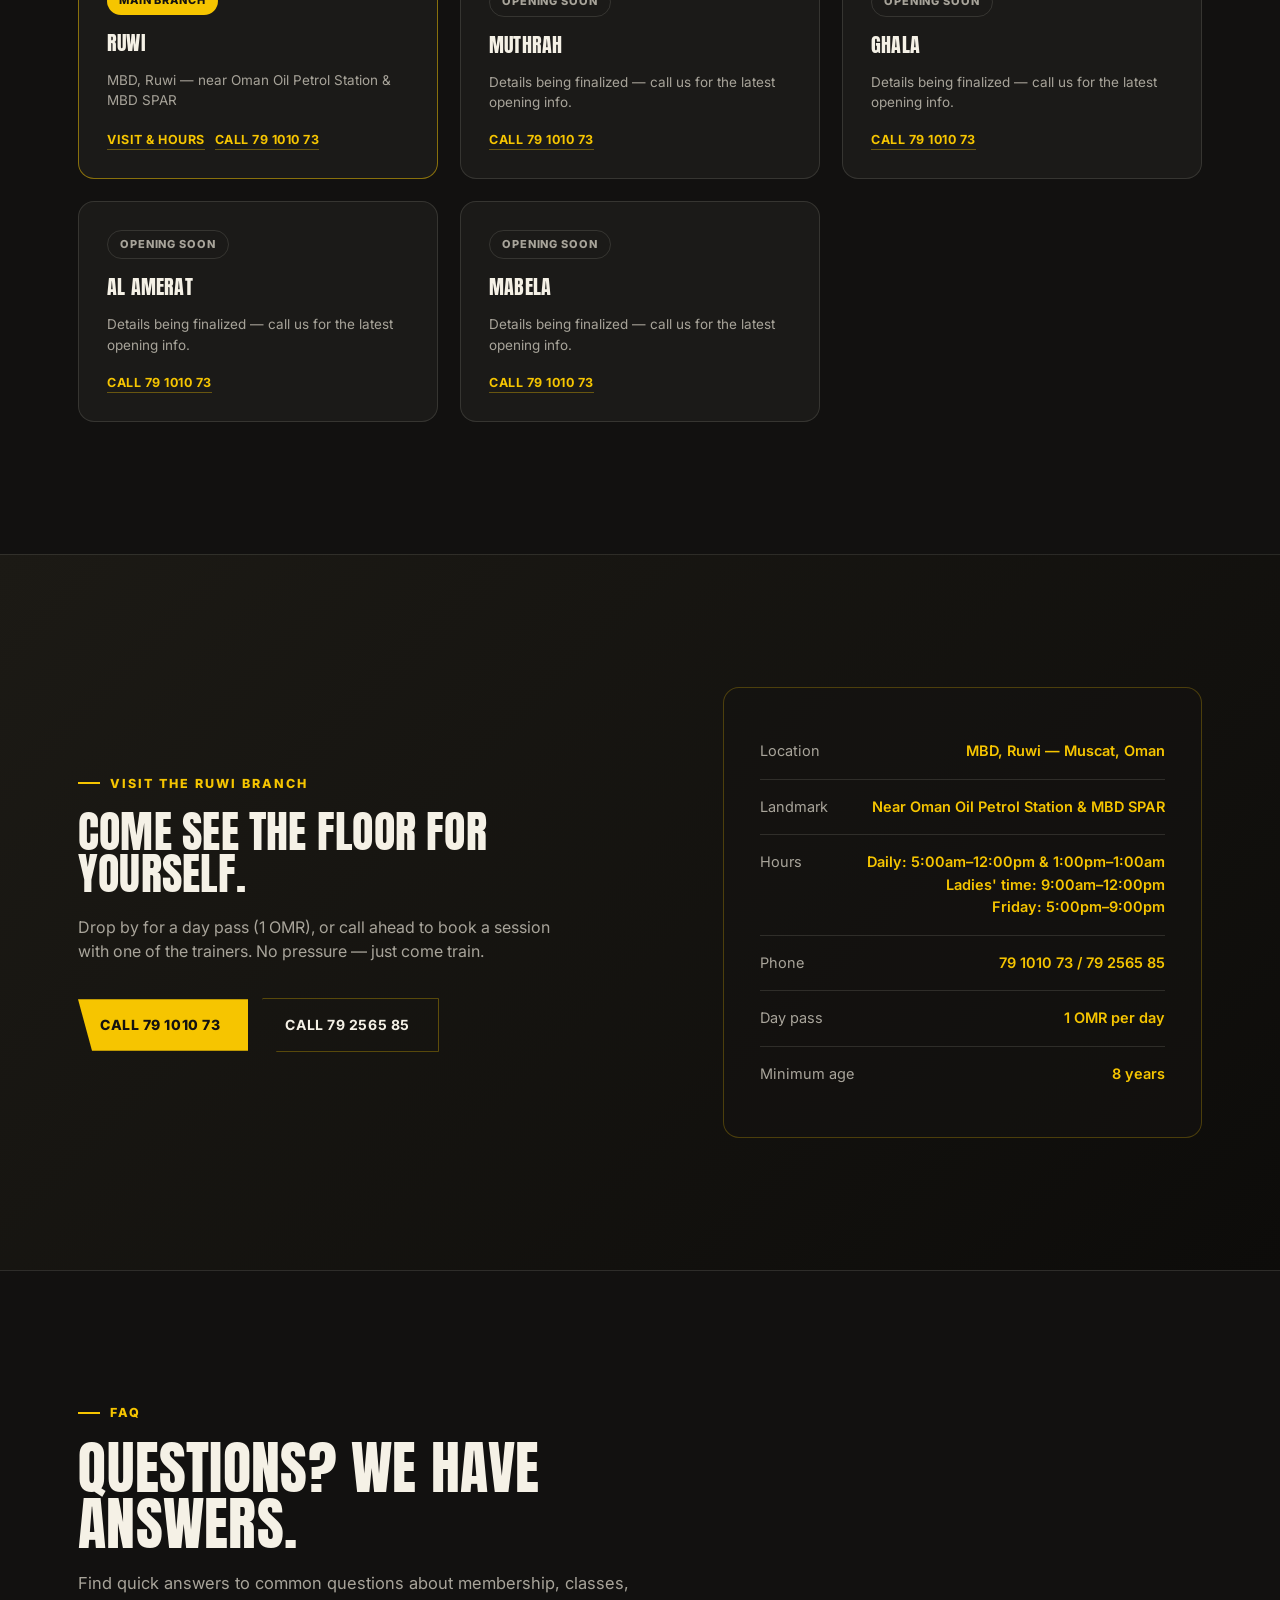
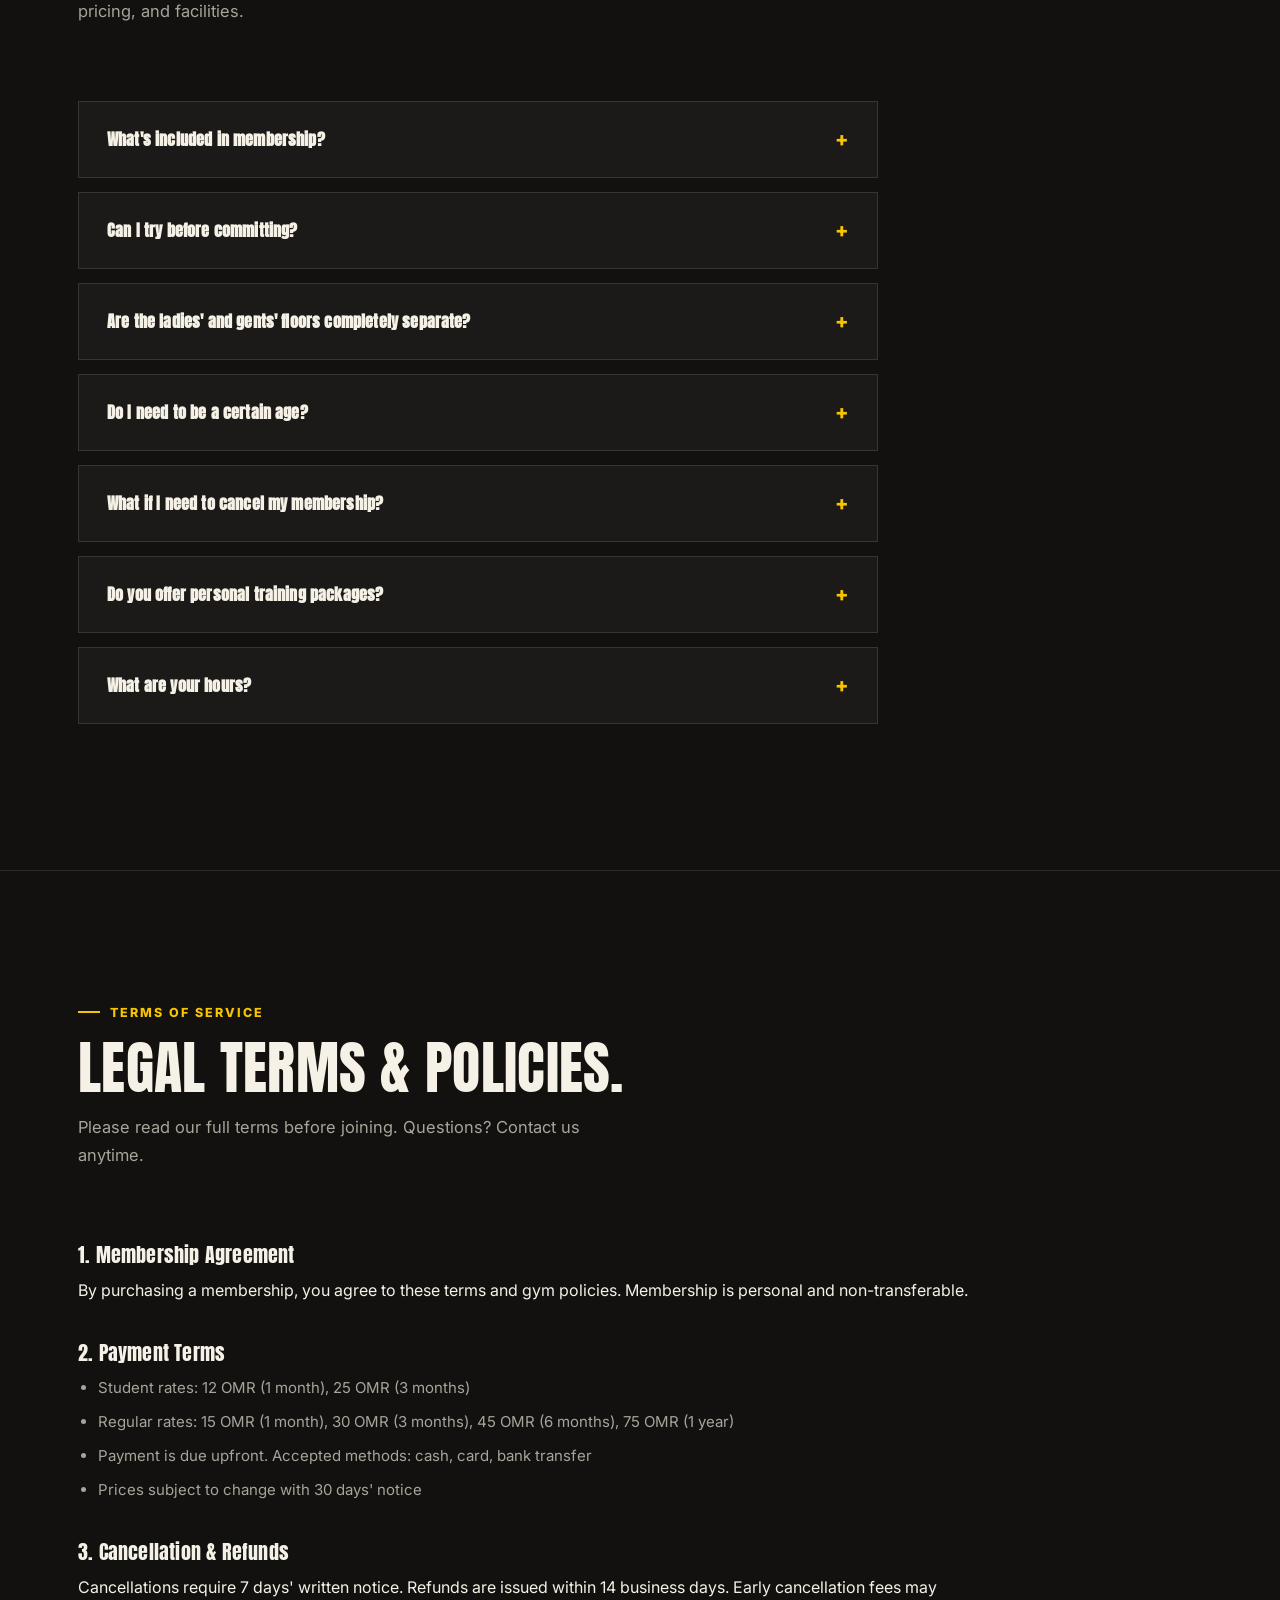
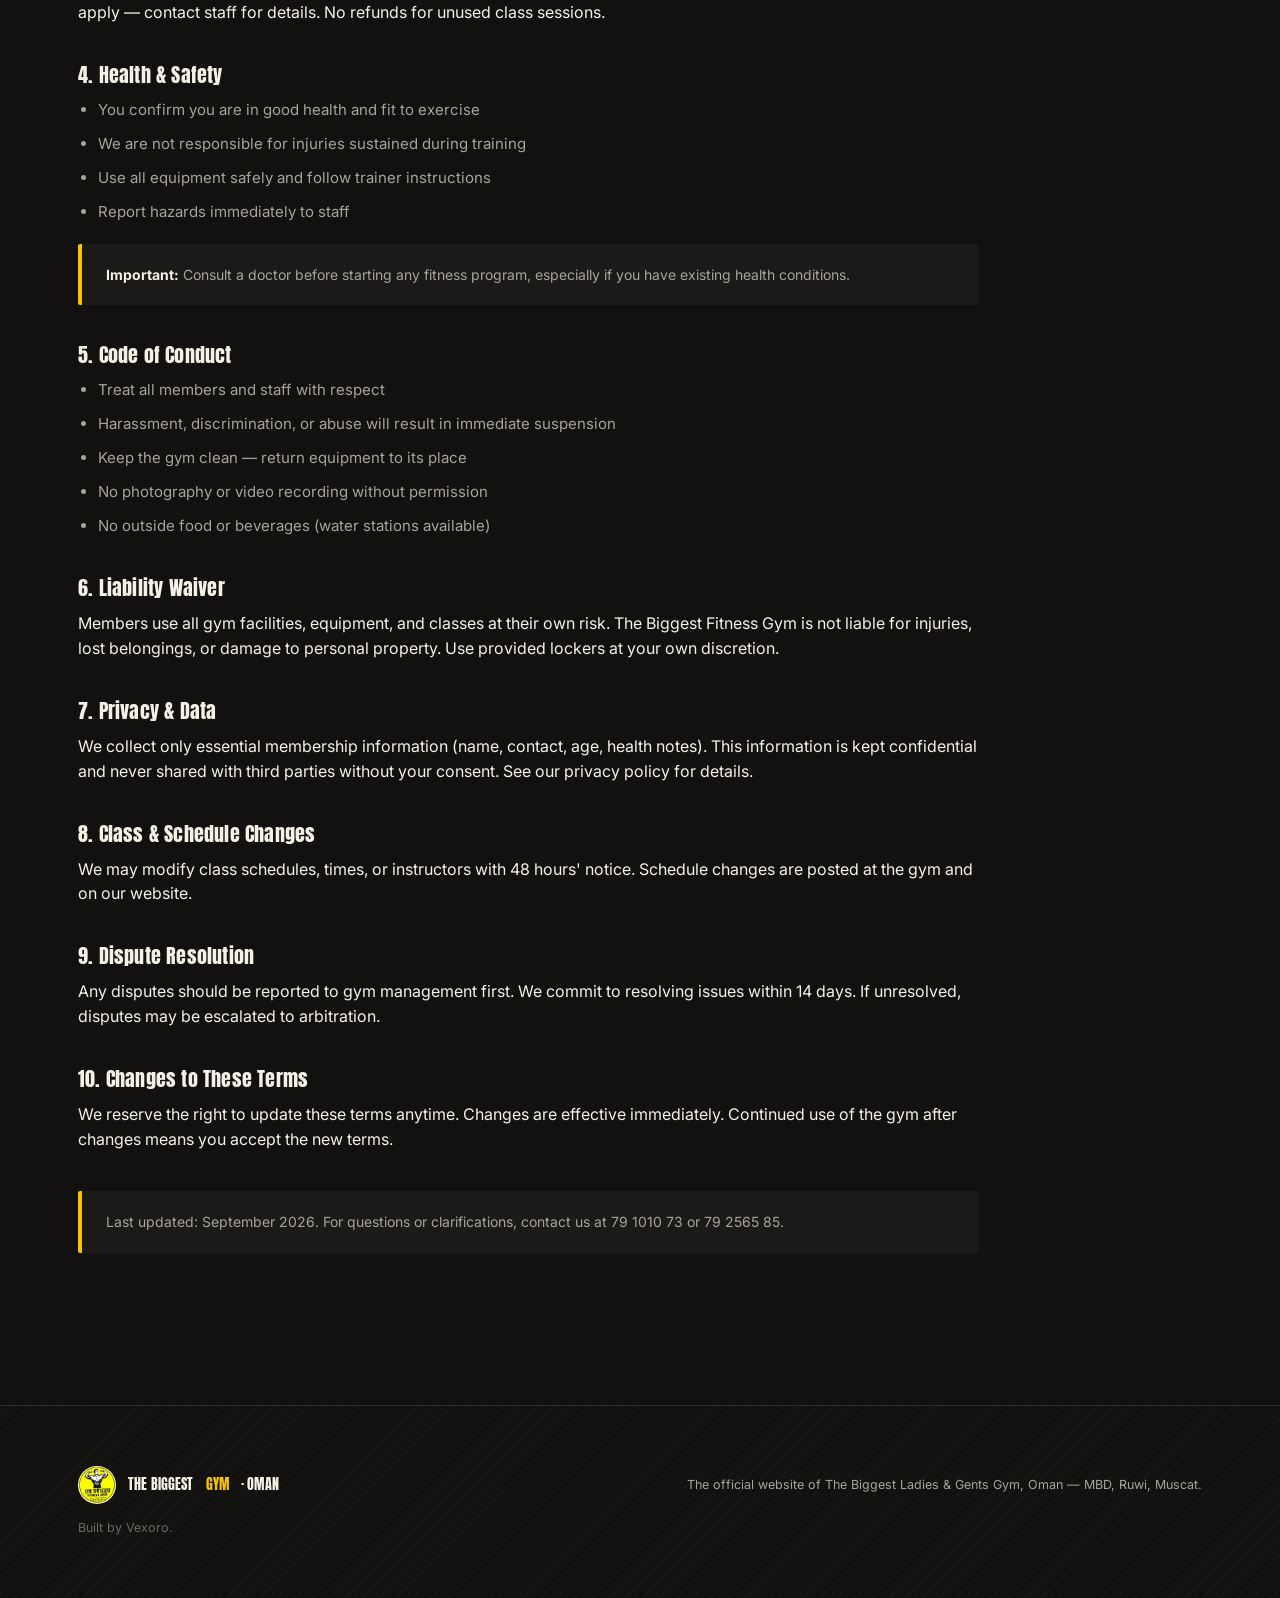
